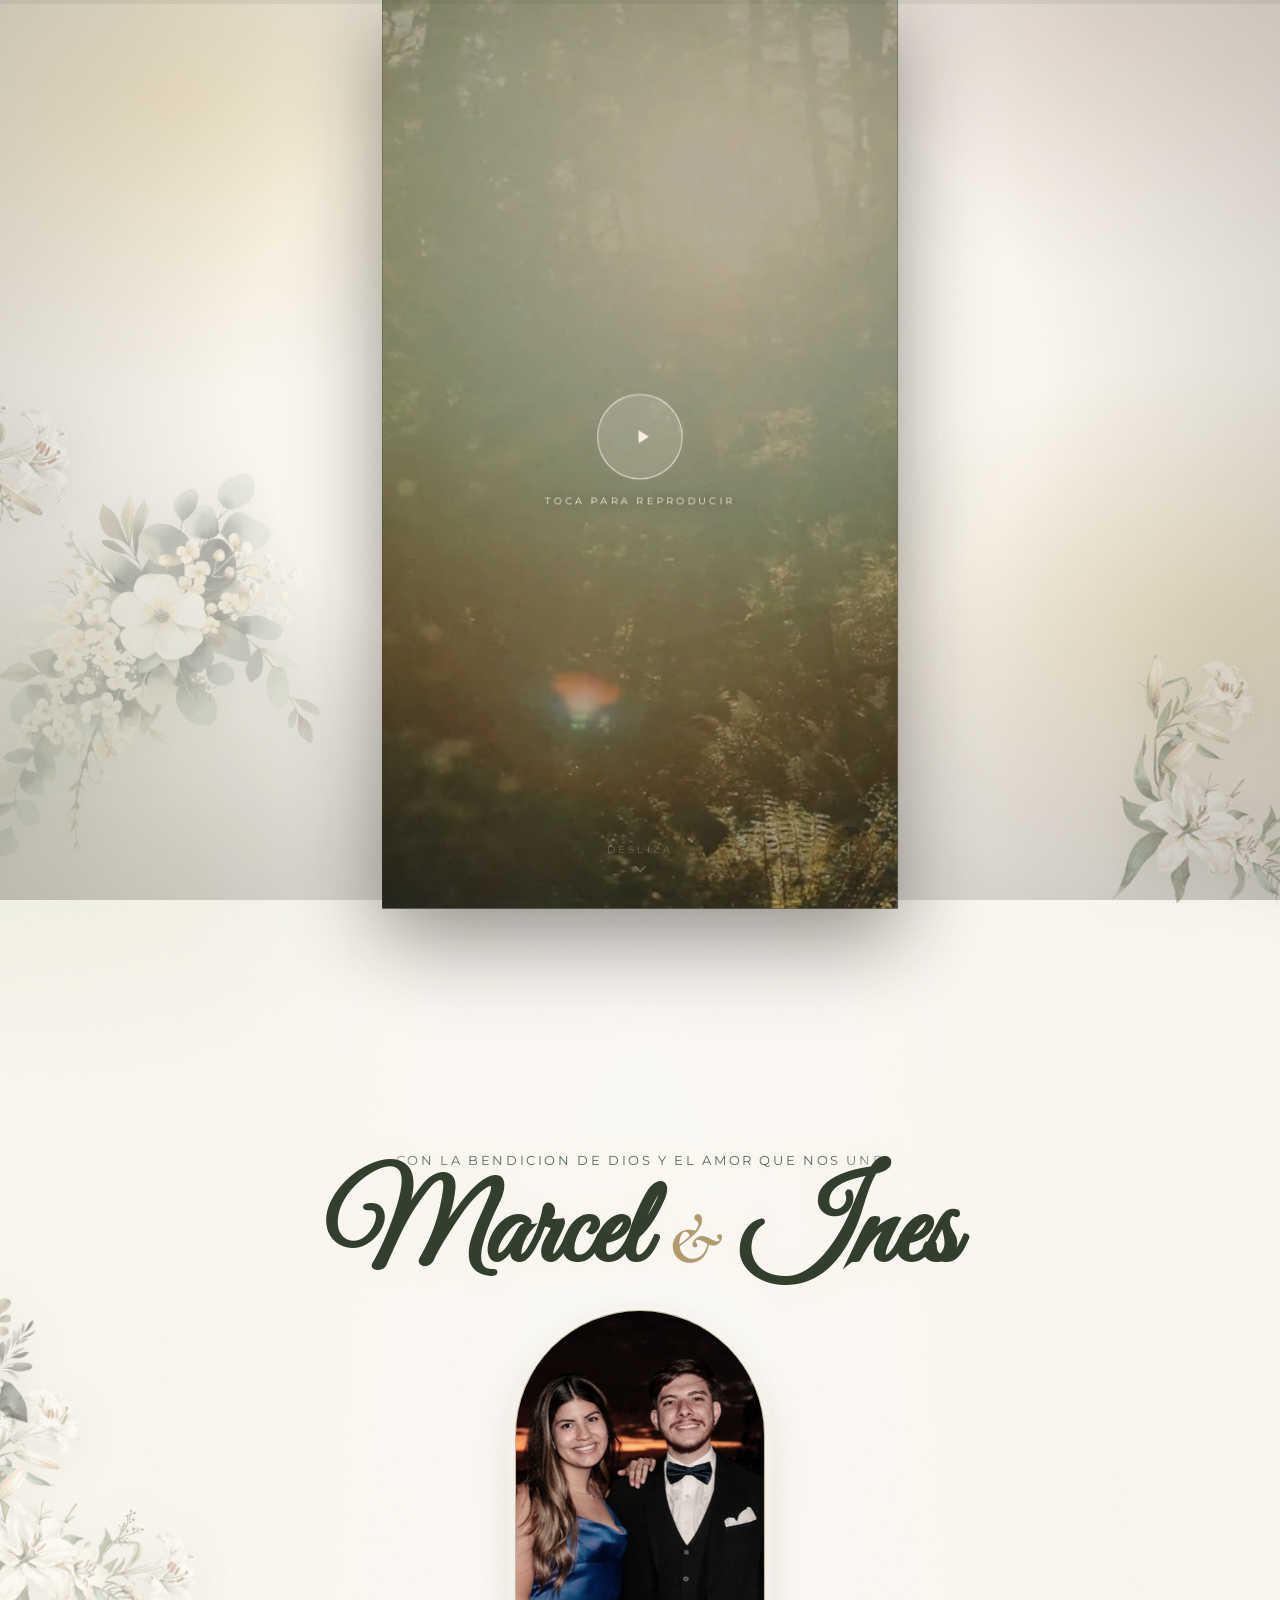
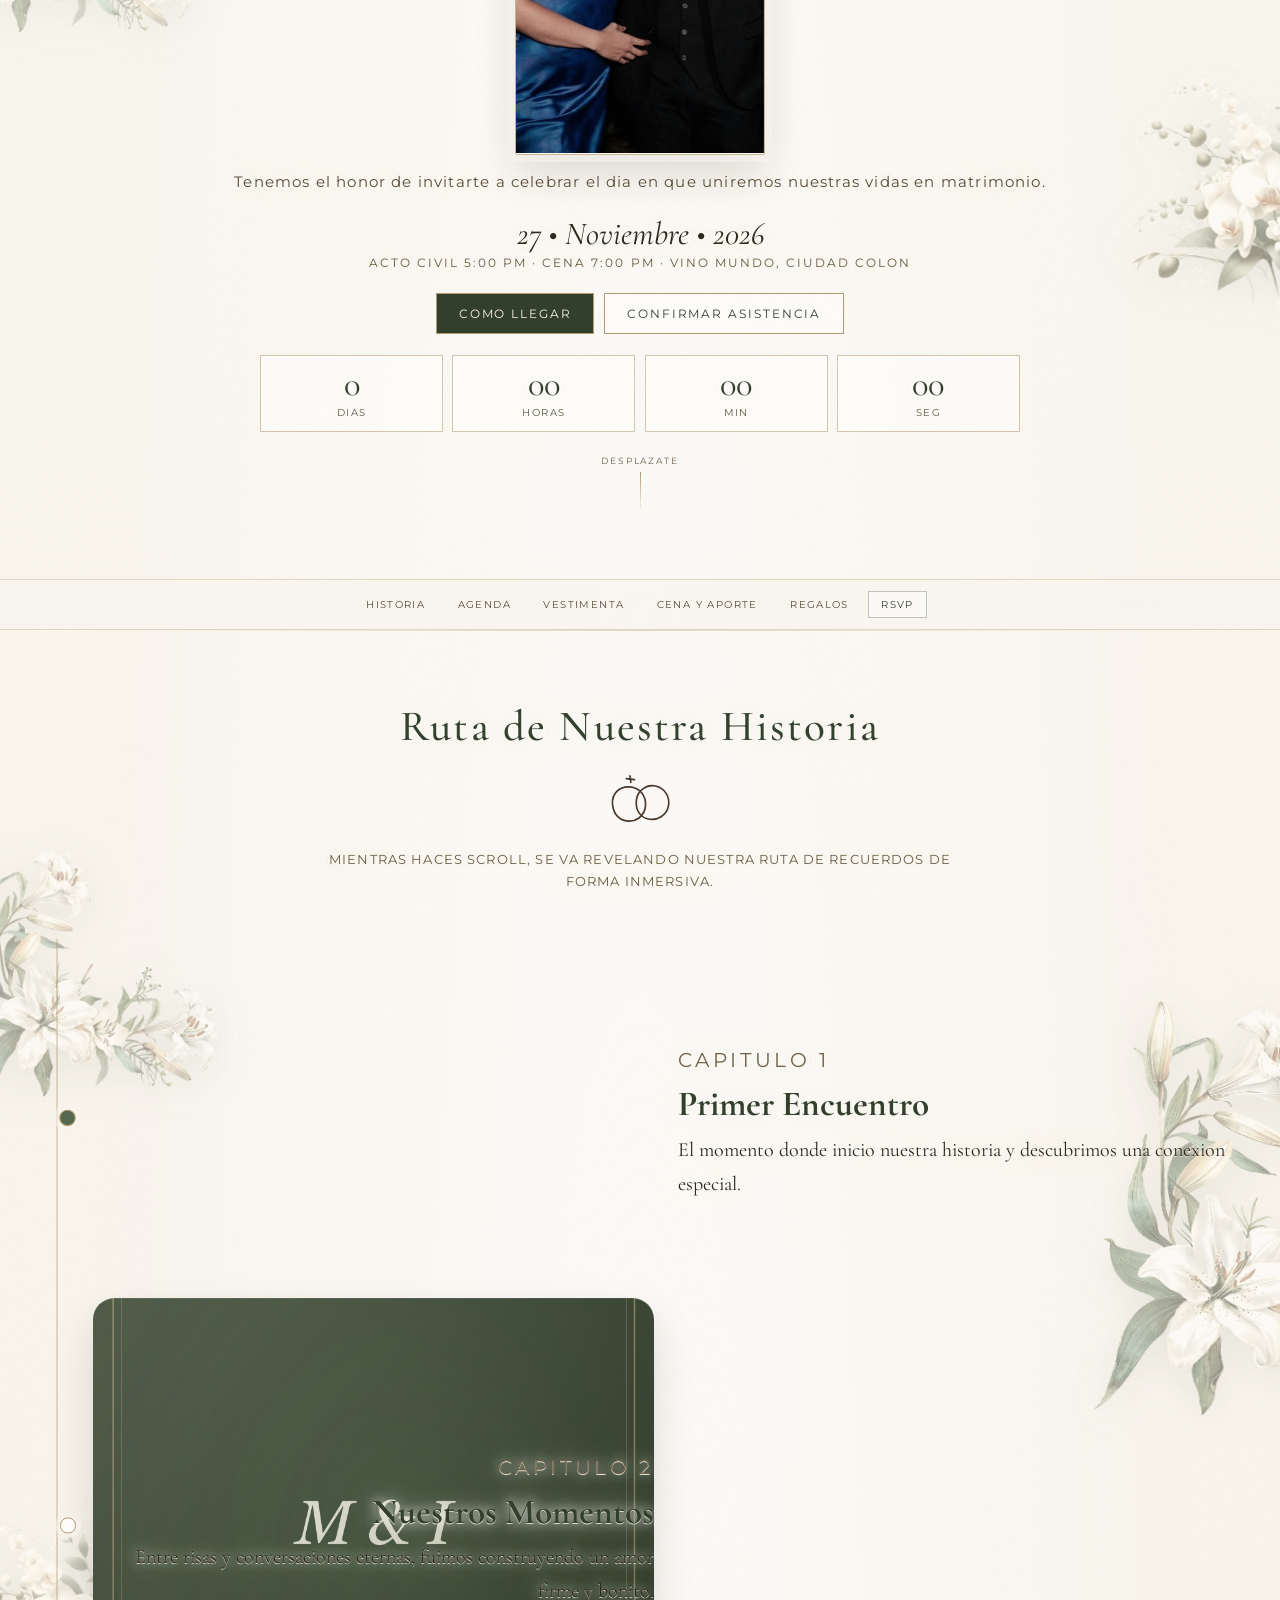
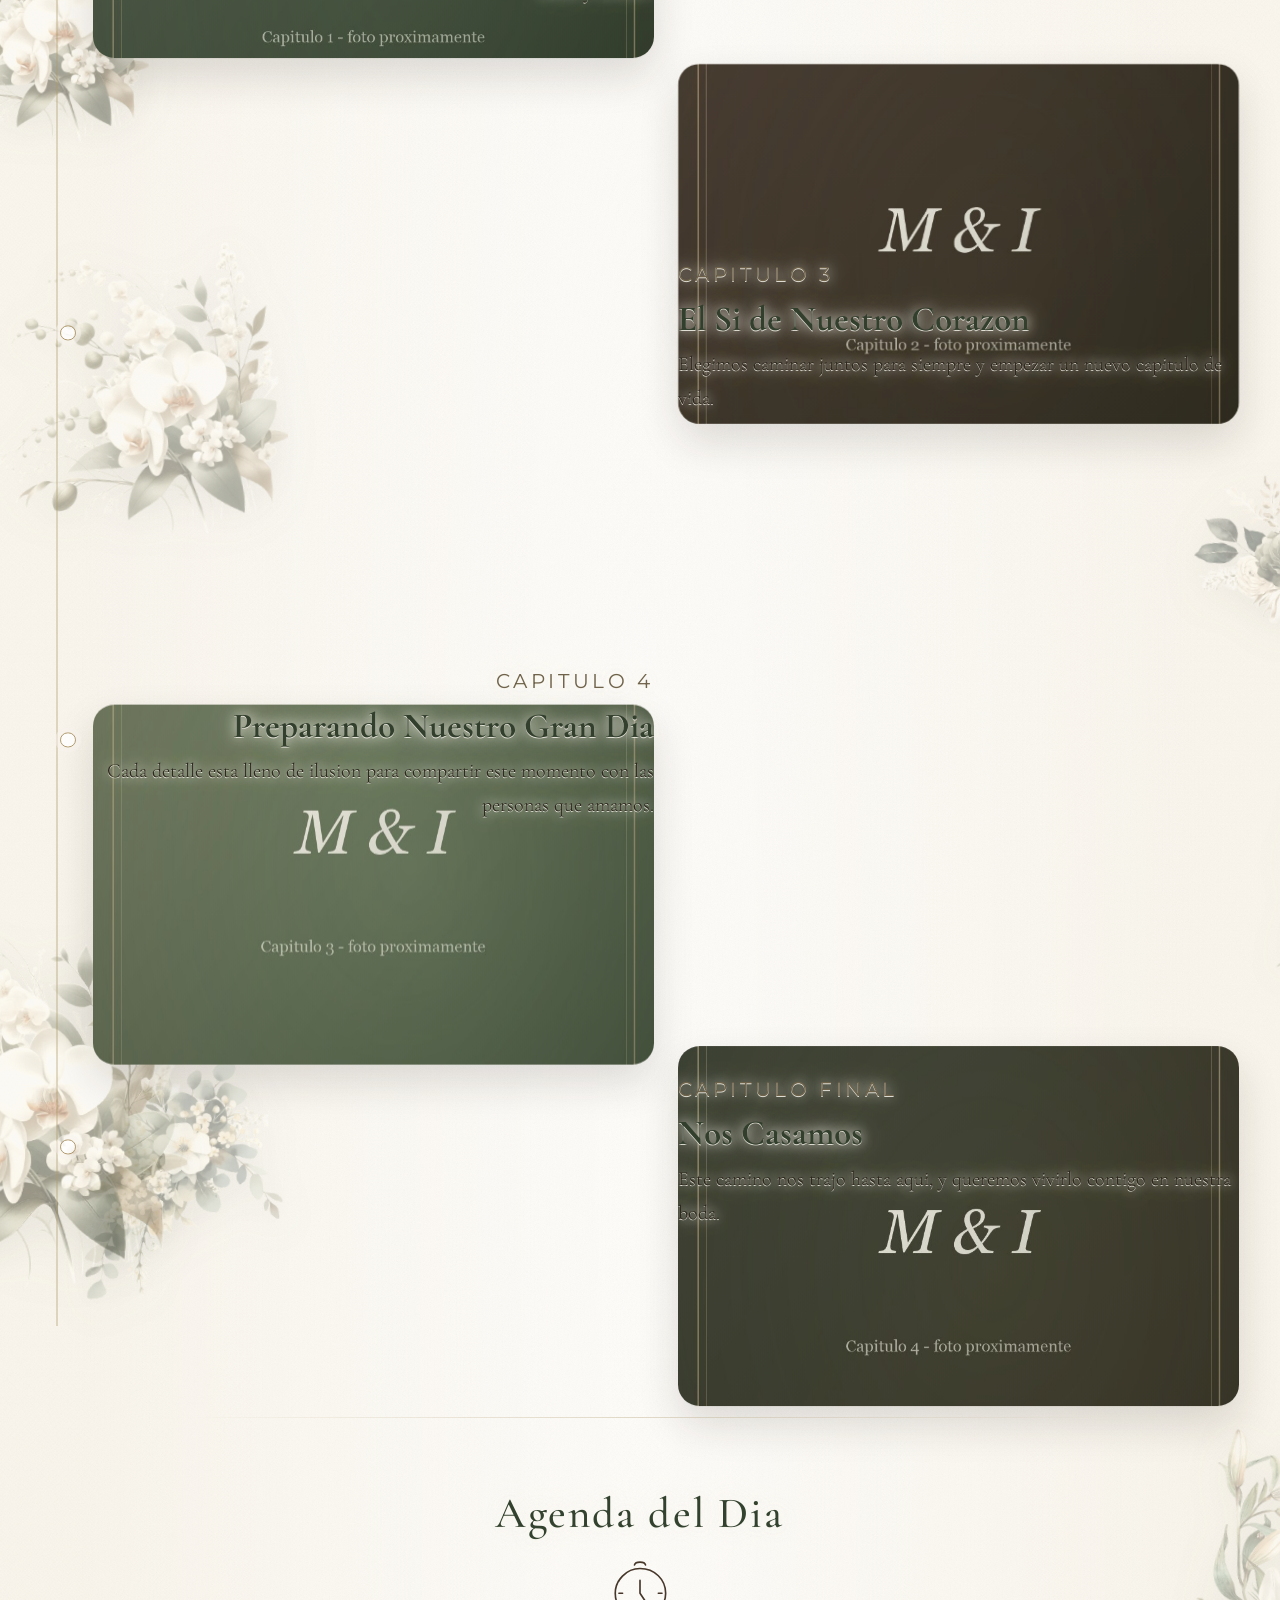
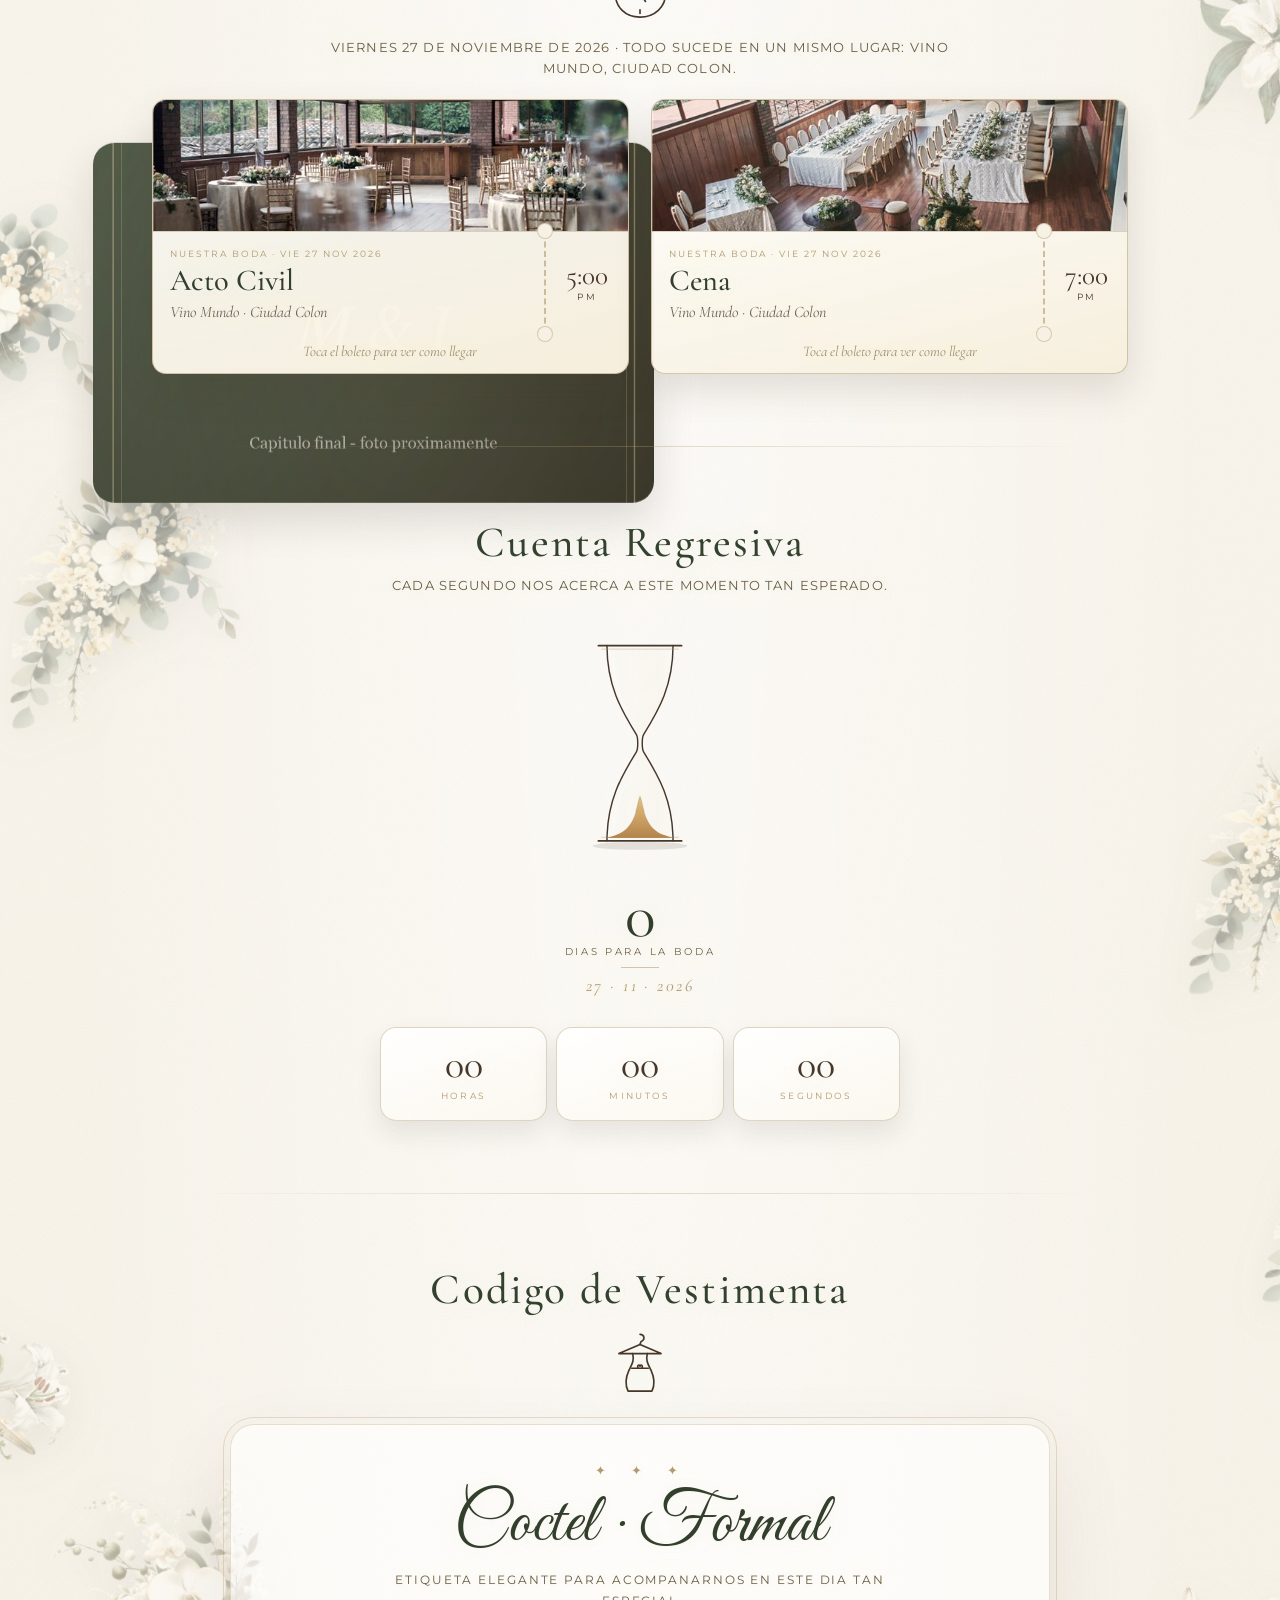
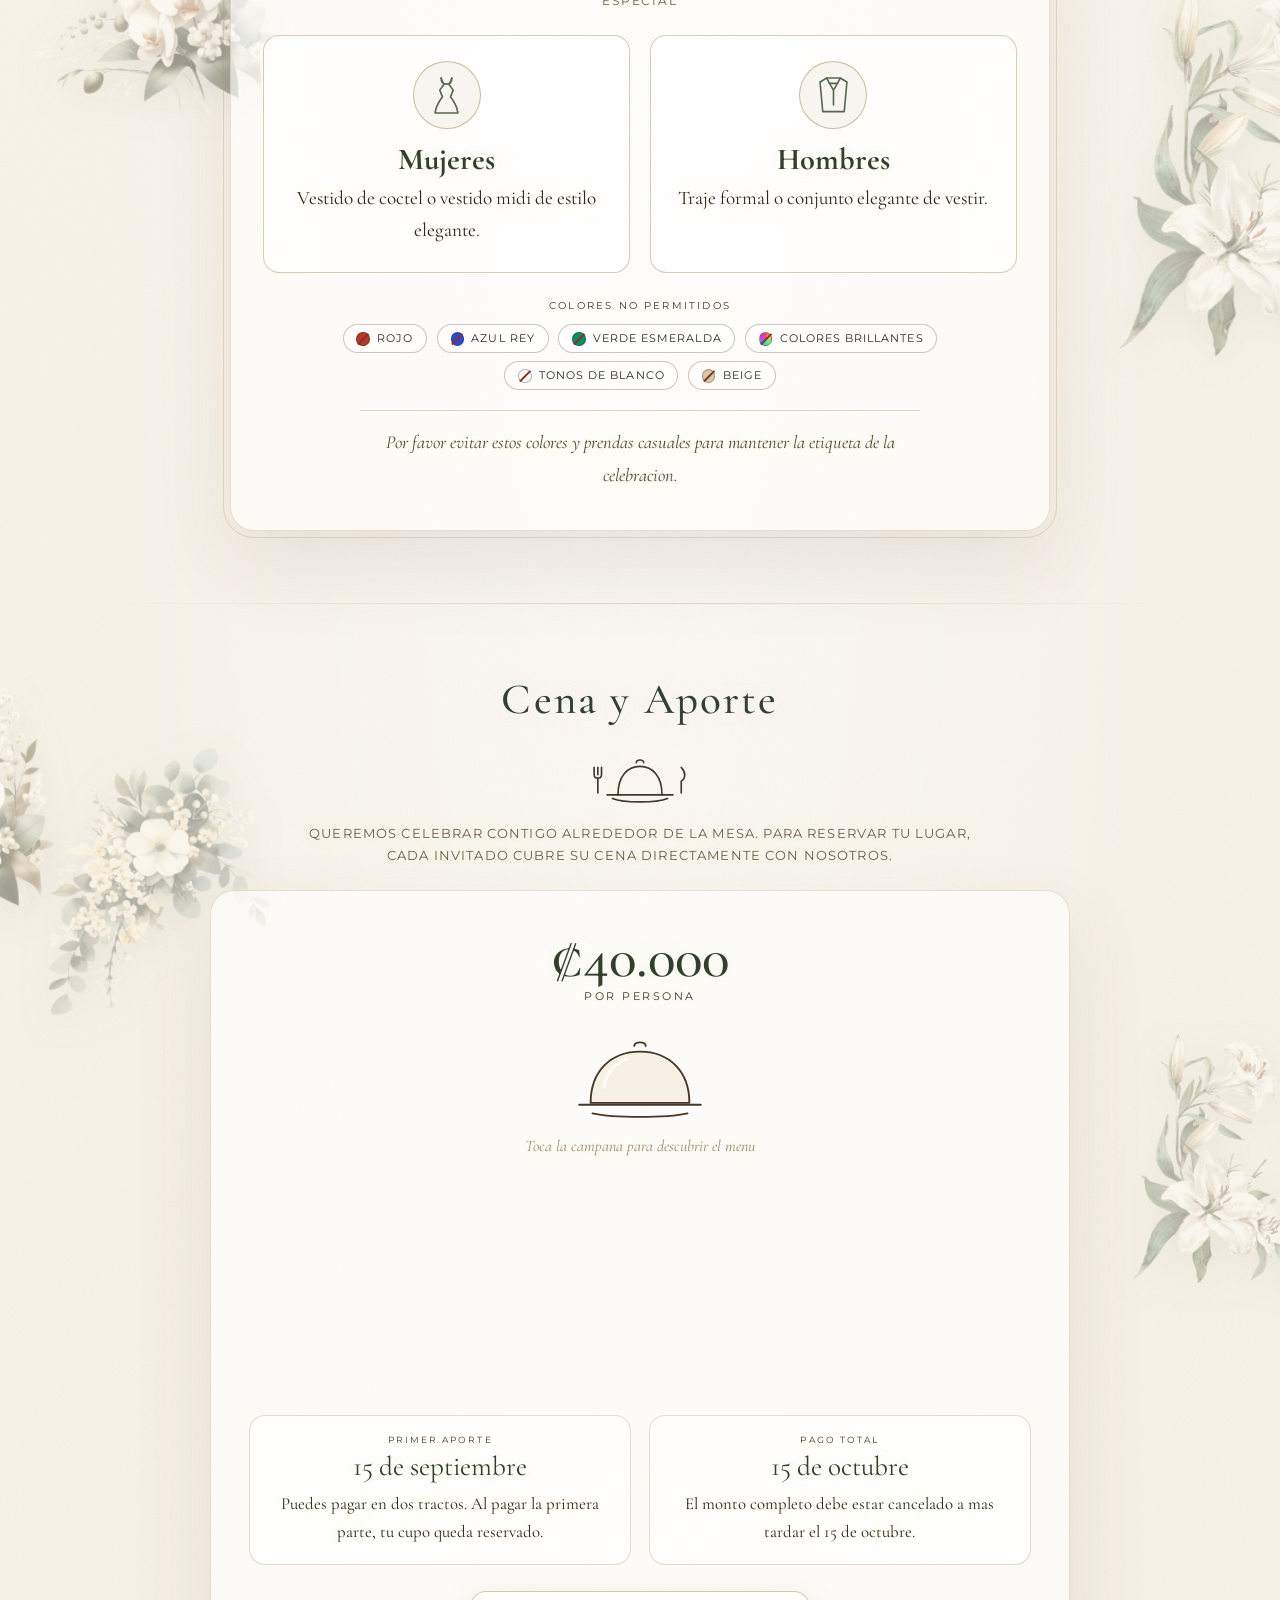
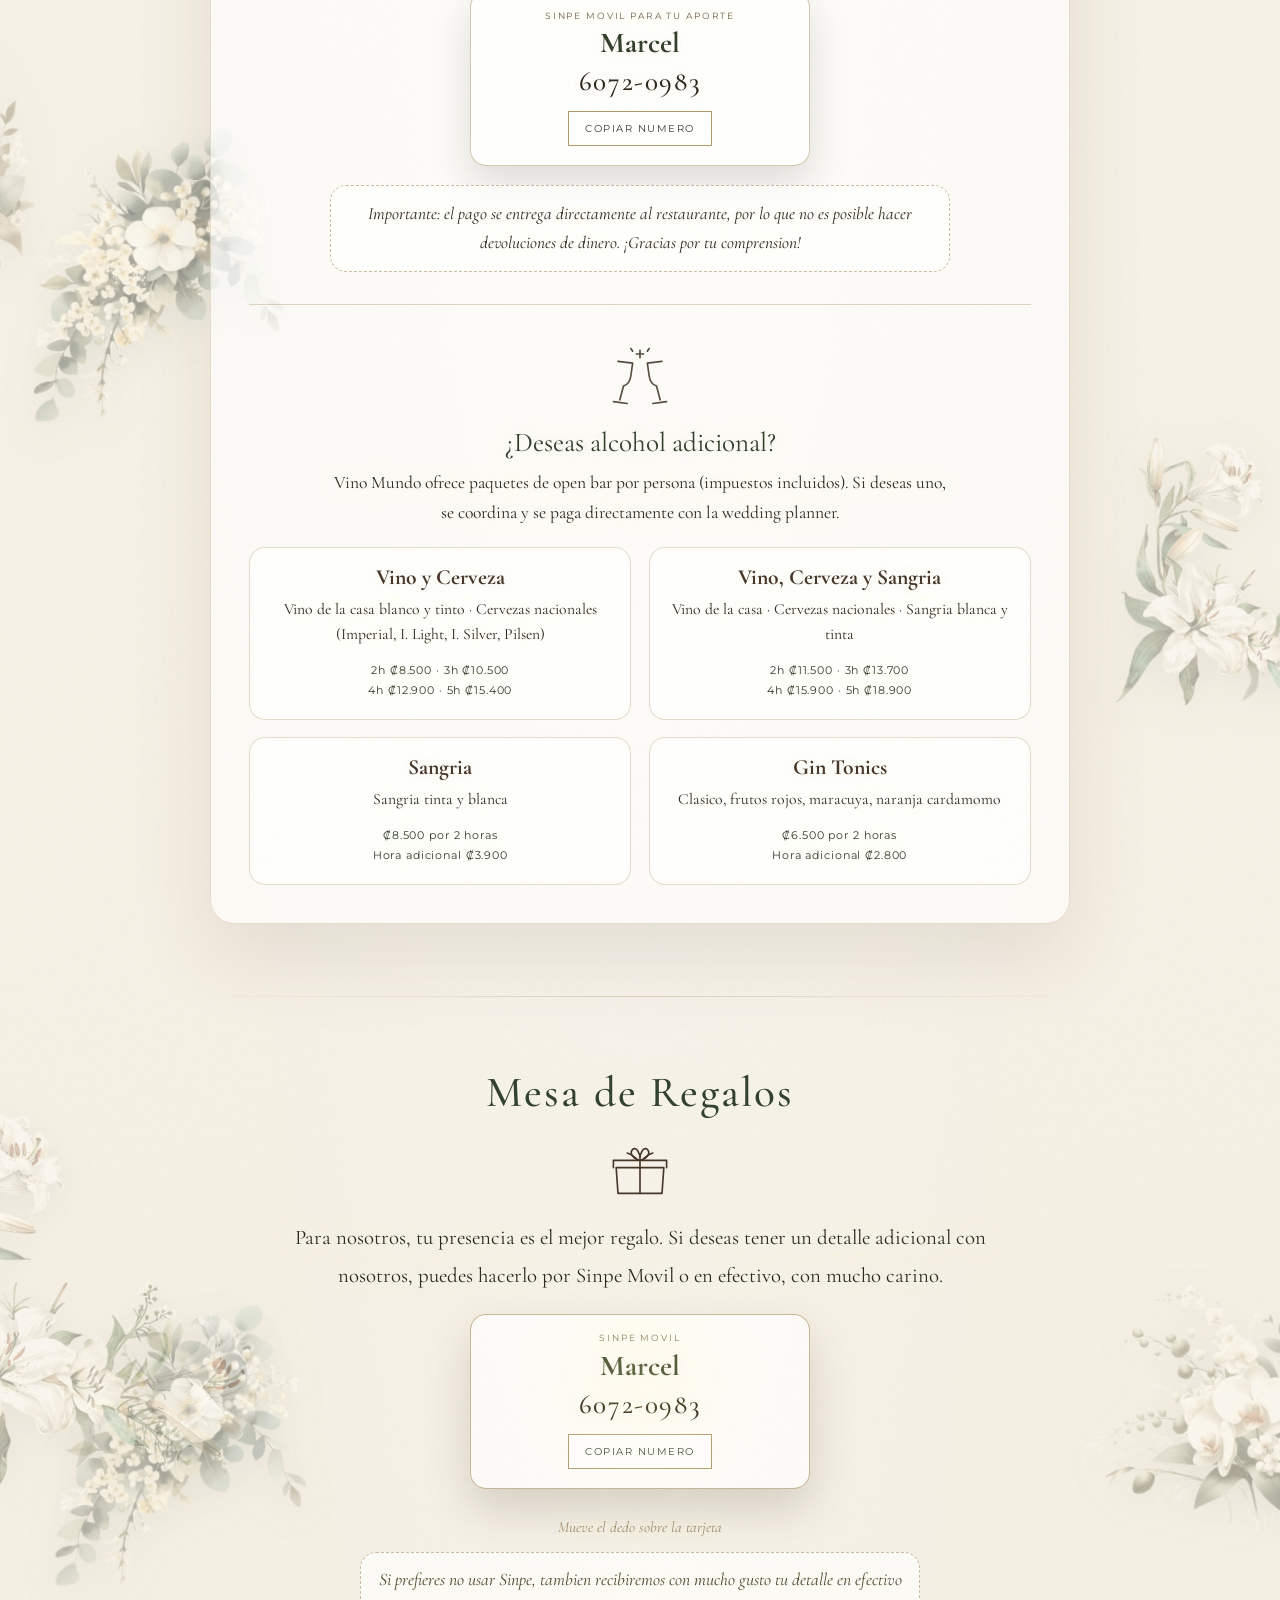
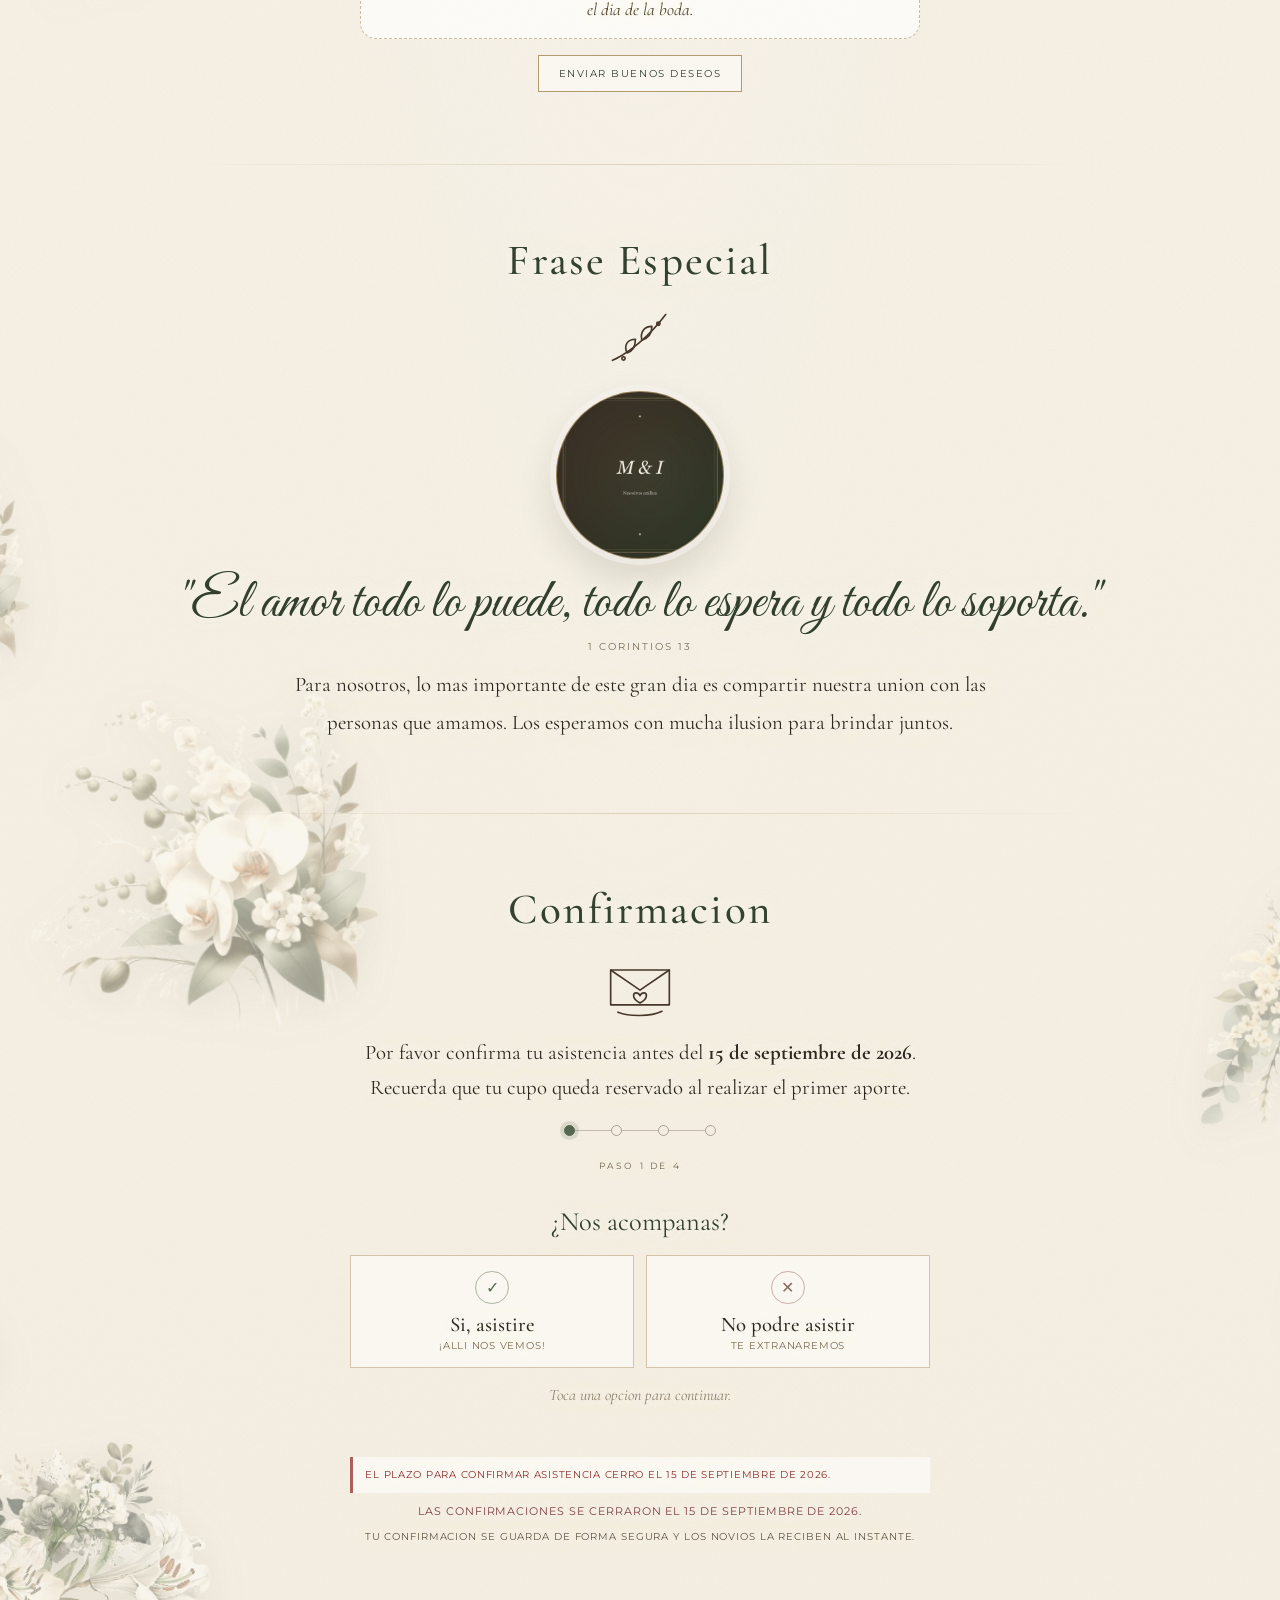
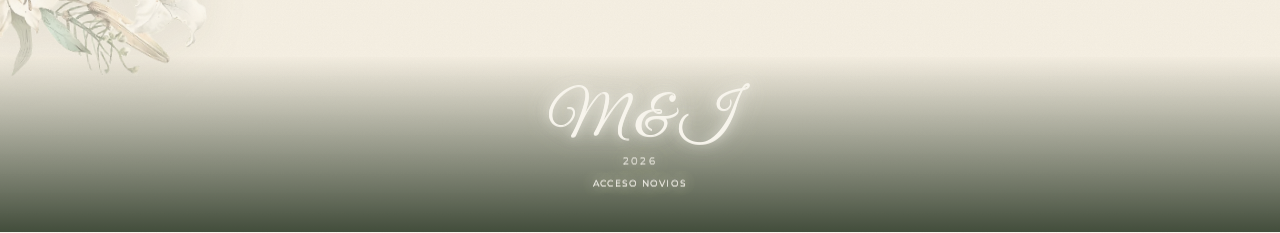
==== invitation.html @ 092c5809 "El velo del monograma ya tapa de verdad" ====
<!DOCTYPE html>
<html lang="es">
<head>
  <meta charset="UTF-8" />
  <meta name="viewport" content="width=device-width, initial-scale=1.0" />
  <meta name="theme-color" content="#efe9dc" />
  <title>Marcel & Inés — Invitación</title>

  <meta name="description" content="Te invitamos a celebrar nuestra boda. Viernes 27 de noviembre de 2026 · Acto civil 5:00 PM · Cena 7:00 PM · Vino Mundo, Ciudad Colón. Confirma tu asistencia aquí." />
  <link rel="canonical" href="https://myi.siriusx.net/invitation.html" />
  <link rel="icon" type="image/png" sizes="192x192" href="favicon.png" />
  <link rel="apple-touch-icon" href="apple-touch-icon.png" />

  <!-- Vista previa al compartir (WhatsApp / Open Graph) -->
  <meta property="og:type" content="website" />
  <meta property="og:site_name" content="Boda Marcel & Inés" />
  <meta property="og:locale" content="es_CR" />
  <meta property="og:title" content="Marcel & Inés · ¡Nos casamos! 💍" />
  <meta property="og:description" content="Viernes 27 de noviembre de 2026 · Acto civil 5:00 PM · Cena 7:00 PM · Vino Mundo, Ciudad Colón. Toca para abrir tu invitación y confirmar tu asistencia." />
  <meta property="og:url" content="https://myi.siriusx.net/invitation.html" />
  <meta property="og:image" content="https://myi.siriusx.net/og-image.jpg?v=20260903i" />
  <meta property="og:image:secure_url" content="https://myi.siriusx.net/og-image.jpg?v=20260903i" />
  <meta property="og:image:type" content="image/jpeg" />
  <meta property="og:image:width" content="1200" />
  <meta property="og:image:height" content="630" />
  <meta property="og:image:alt" content="Invitación a la boda de Marcel e Inés — Viernes 27 de noviembre de 2026" />

  <meta name="twitter:card" content="summary_large_image" />
  <meta name="twitter:title" content="Marcel & Inés · ¡Nos casamos! 💍" />
  <meta name="twitter:description" content="Viernes 27 de noviembre de 2026 · Acto civil 5:00 PM · Cena 7:00 PM. Toca para abrir tu invitación y confirmar tu asistencia." />
  <meta name="twitter:image" content="https://myi.siriusx.net/og-image.jpg?v=20260903i" />
  <link rel="preconnect" href="https://fonts.googleapis.com" />
  <link rel="preconnect" href="https://fonts.gstatic.com" crossorigin />
  <link href="https://fonts.googleapis.com/css2?family=Cormorant+Garamond:ital,wght@0,300;0,400;0,500;1,300;1,400&family=Great+Vibes&family=Montserrat:wght@200;300;400;500&display=swap" rel="stylesheet" />
  <link rel="preload" as="image" href="novios-6.jpg" fetchpriority="high" />
  <link rel="preload" as="image" href="textura-2.webp" />
  <link rel="stylesheet" href="invite.css?v=20260903i" />
</head>
<body>
  <div class="progress-track" aria-hidden="true">
    <div class="progress-fill" id="scroll-progress"></div>
  </div>

  <button class="to-top" id="to-top" aria-label="Volver arriba">↑</button>

  <div class="texture-stack" id="texture-stack" aria-hidden="true"></div>
  <div class="floral-flow" id="floral-flow" aria-hidden="true"></div>
  <div class="petal-fall" id="petal-fall" aria-hidden="true"></div>

  <!-- ░░ SAVE THE DATE — el trailer vuela y se acopla al arco del hero ░░ -->
  <section class="video-intro" id="video-intro" aria-label="Save the date">
    <video id="ambient-video" class="video-intro__ambient" src="savethedate.mp4?v=20260903i" muted loop playsinline preload="metadata" aria-hidden="true"></video>
    <div class="video-intro__frame" id="video-frame">
      <video id="intro-video" class="video-intro__video" src="savethedate.mp4?v=20260903i" poster="savethedate-poster.jpg?v=20260903i" autoplay muted playsinline webkit-playsinline preload="auto"></video>
      <button type="button" class="video-intro__tap" id="video-tap" hidden aria-label="Reproducir el video">
        <span class="video-intro__tap-disc" aria-hidden="true">
          <svg viewBox="0 0 24 24"><path d="M9 6.4 L17.8 12 L9 17.6 Z" fill="currentColor"></path></svg>
        </span>
        <span class="video-intro__tap-text">Toca para reproducir</span>
      </button>
      <button type="button" class="video-intro__sound" id="video-sound" aria-label="Activar sonido" hidden>
        <svg viewBox="0 0 24 24" fill="none" stroke="currentColor" stroke-width="1.8" stroke-linecap="round" stroke-linejoin="round" aria-hidden="true">
          <path d="M4 9.5 L7.5 9.5 L12 5.5 L12 18.5 L7.5 14.5 L4 14.5 Z"></path>
          <path d="M15.5 10 L20 14.5 M20 10 L15.5 14.5"></path>
        </svg>
      </button>
    </div>
    <div class="video-intro__vignette" id="video-vignette" aria-hidden="true"></div>
    <div class="video-intro__wash" id="video-wash" aria-hidden="true"></div>
    <div class="video-intro__hint" id="video-hint" aria-hidden="true">
      <span>Desliza</span>
      <svg viewBox="0 0 24 24" fill="none" stroke="currentColor" stroke-width="1.6" stroke-linecap="round" stroke-linejoin="round"><path d="M6 9 L12 15 L18 9"></path></svg>
    </div>
  </section>

  <header class="hero" id="inicio">
    <p class="hero__kicker hero-enter" style="--enter: 1;">Con la bendicion de Dios y el amor que nos une</p>
    <h1 class="hero__names hero-enter" style="--enter: 2;">Marcel <span>&</span> Ines</h1>

    <div class="hero__portrait hero-enter" style="--enter: 3;">
      <img src="novios-6.jpg" alt="Marcel e Ines" fetchpriority="high" decoding="async" />
    </div>

    <p class="hero__line hero-enter" style="--enter: 4;">Tenemos el honor de invitarte a celebrar el dia en que uniremos nuestras vidas en matrimonio.</p>

    <div class="hero__date-wrap hero-enter" style="--enter: 5;">
      <p class="hero__date">27 • Noviembre • 2026</p>
      <p class="hero__time">Acto civil 5:00 PM · Cena 7:00 PM · Vino Mundo, Ciudad Colon</p>
    </div>

    <div class="hero__actions hero-enter" style="--enter: 6;">
      <a class="hero__btn hero__btn--solid" href="#agenda">Como llegar</a>
      <a class="hero__btn" href="#rsvp">Confirmar asistencia</a>
    </div>

    <div class="hero__countdown hero-enter" style="--enter: 7;" aria-label="Cuenta regresiva principal">
      <article>
        <p id="hero-days">0</p>
        <span>Dias</span>
      </article>
      <article>
        <p id="hero-hours">00</p>
        <span>Horas</span>
      </article>
      <article>
        <p id="hero-minutes">00</p>
        <span>Min</span>
      </article>
      <article>
        <p id="hero-seconds">00</p>
        <span>Seg</span>
      </article>
    </div>

    <div class="scroll-hint hero-enter" style="--enter: 8;" aria-hidden="true">
      <span>Desplazate</span>
      <div class="scroll-hint__arrow"></div>
    </div>
  </header>

  <nav class="quick-nav" aria-label="Navegacion rapida">
    <a href="#ruta" class="quick-nav__link">Historia</a>
    <a href="#agenda" class="quick-nav__link">Agenda</a>
    <a href="#dresscode" class="quick-nav__link">Vestimenta</a>
    <a href="#aporte" class="quick-nav__link">Cena y Aporte</a>
    <a href="#gifts" class="quick-nav__link">Regalos</a>
    <a href="#rsvp" class="quick-nav__link">RSVP</a>
  </nav>

  <main>
    <section class="section reveal route" id="ruta">
      <h2 class="section__title">Ruta de Nuestra Historia</h2>
      <svg class="section__doodle" viewBox="0 0 120 84" fill="none" stroke="currentColor" stroke-width="1.8" stroke-linecap="round" stroke-linejoin="round" aria-hidden="true">
        <path d="M30 44 C 29 32, 38 24, 49 25 C 60 26, 67 35, 66 46 C 65 57, 55 64, 45 62 C 35 60, 31 53, 30 44 Z"></path>
        <path d="M56 40 C 57 29, 67 22, 77 24 C 87 26, 93 36, 91 46 C 89 56, 79 62, 69 60 C 60 58, 55 50, 56 40 Z"></path>
        <path d="M49 13 L50 20 M45 16 L54 17"></path>
      </svg>
      <p class="section__lead">Mientras haces scroll, se va revelando nuestra ruta de recuerdos de forma inmersiva.</p>

      <div class="route__shell">
        <div class="route__line" aria-hidden="true">
          <span id="route-progress"></span>
        </div>

        <article class="memory-step" data-step>
          <button type="button" class="memory-step__dot" aria-label="Ir al recuerdo 1"></button>
          <div class="memory-step__media" data-depth="0.16" data-photo="novios-1.jpg" style="--photo-pos: center 30%;" role="img" aria-label="El inicio de nuestra historia"></div>
          <div class="memory-step__copy">
            <p class="memory-step__label">Capitulo 1</p>
            <h3>Primer Encuentro</h3>
            <p>El momento donde inicio nuestra historia y descubrimos una conexion especial.</p>
          </div>
        </article>

        <article class="memory-step" data-step>
          <button type="button" class="memory-step__dot" aria-label="Ir al recuerdo 2"></button>
          <div class="memory-step__media" data-depth="0.12" data-photo="novios-2.jpg" style="--photo-pos: center 45%;" role="img" aria-label="Nuestros momentos juntos"></div>
          <div class="memory-step__copy">
            <p class="memory-step__label">Capitulo 2</p>
            <h3>Nuestros Momentos</h3>
            <p>Entre risas y conversaciones eternas, fuimos construyendo un amor firme y bonito.</p>
          </div>
        </article>

        <article class="memory-step" data-step>
          <button type="button" class="memory-step__dot" aria-label="Ir al recuerdo 3"></button>
          <div class="memory-step__media" data-depth="0.18" data-photo="novios-3.jpg" style="--photo-pos: center 55%;" role="img" aria-label="El anillo de compromiso"></div>
          <div class="memory-step__copy">
            <p class="memory-step__label">Capitulo 3</p>
            <h3>El Si de Nuestro Corazon</h3>
            <p>Elegimos caminar juntos para siempre y empezar un nuevo capitulo de vida.</p>
          </div>
        </article>

        <article class="memory-step" data-step>
          <button type="button" class="memory-step__dot" aria-label="Ir al recuerdo 4"></button>
          <div class="memory-step__media" data-depth="0.14" data-photo="novios-4.jpg" style="--photo-pos: center 40%;" role="img" aria-label="Preparando nuestro gran dia"></div>
          <div class="memory-step__copy">
            <p class="memory-step__label">Capitulo 4</p>
            <h3>Preparando Nuestro Gran Dia</h3>
            <p>Cada detalle esta lleno de ilusion para compartir este momento con las personas que amamos.</p>
          </div>
        </article>

        <article class="memory-step" data-step>
          <button type="button" class="memory-step__dot" aria-label="Ir al recuerdo 5"></button>
          <div class="memory-step__media" data-depth="0.2" data-photo="novios-5.jpg" style="--photo-pos: center 40%;" role="img" aria-label="Nos casamos"></div>
          <div class="memory-step__copy">
            <p class="memory-step__label">Capitulo Final</p>
            <h3>Nos Casamos</h3>
            <p>Este camino nos trajo hasta aqui, y queremos vivirlo contigo en nuestra boda.</p>
          </div>
        </article>
      </div>
    </section>

    <section class="section reveal schedule" id="agenda">
      <h2 class="section__title">Agenda del Dia</h2>
      <svg class="section__doodle" viewBox="0 0 120 84" fill="none" stroke="currentColor" stroke-width="1.8" stroke-linecap="round" stroke-linejoin="round" aria-hidden="true">
        <path d="M60 18 C 76 18, 88 30, 88 45 C 88 60, 76 71, 60 71 C 44 71, 33 60, 33 45 C 33 31, 45 18, 60 18 Z"></path>
        <path d="M60 45 L60 31 M60 45 L66 54"></path>
        <path d="M54 14 C 55 10, 65 10, 66 14"></path>
        <path d="M84 45 L80 45 M60 67 L60 63 M37 45 L41 45"></path>
      </svg>
      <p class="section__lead">Viernes 27 de noviembre de 2026 · Todo sucede en un mismo lugar: Vino Mundo, Ciudad Colon.</p>

      <div class="event-grid">
        <article class="ticket" data-ticket>
          <div class="ticket__inner">
            <div class="ticket__face ticket__front">
              <figure class="ticket__photo">
                <img src="venue-civil.jpg" alt="Salon de Vino Mundo para el acto civil" loading="lazy" decoding="async" />
              </figure>
              <div class="ticket__row">
                <div class="ticket__body">
                  <p class="ticket__label">Nuestra boda · Vie 27 Nov 2026</p>
                  <h3 class="ticket__title">Acto Civil</h3>
                  <p class="ticket__place">Vino Mundo · Ciudad Colon</p>
                </div>
                <div class="ticket__stub" aria-hidden="true">
                  <span>5:00</span>
                  <small>PM</small>
                </div>
              </div>
              <p class="ticket__hint">Toca el boleto para ver como llegar</p>
            </div>
            <div class="ticket__face ticket__back">
              <p class="ticket__label">Acto Civil · 5:00 PM</p>
              <p class="ticket__desc">Acompananos desde el inicio y se testigo de nuestra union.</p>
              <div class="ticket__actions">
                <a class="map-link" href="https://waze.com/ul?q=Vino%20Mundo%20Ciudad%20Col%C3%B3n&navigate=yes" target="_blank" rel="noopener noreferrer">Abrir en Waze</a>
                <a class="map-link map-link--alt" href="https://www.google.com/maps/search/?api=1&query=Vino%20Mundo%2C%20Ciudad%20Col%C3%B3n" target="_blank" rel="noopener noreferrer">Google Maps</a>
                <button type="button" class="map-copy" data-copy="Vino Mundo, Ciudad Colon — https://waze.com/ul?q=Vino%20Mundo%20Ciudad%20Col%C3%B3n&navigate=yes">Copiar ubicacion</button>
              </div>
              <p class="ticket__hint">Toca para voltear de regreso</p>
            </div>
          </div>
        </article>

        <article class="ticket" data-ticket>
          <div class="ticket__inner">
            <div class="ticket__face ticket__front">
              <figure class="ticket__photo">
                <img src="venue-cena.jpg" alt="Mesas imperiales de Vino Mundo para la cena" loading="lazy" decoding="async" />
              </figure>
              <div class="ticket__row">
                <div class="ticket__body">
                  <p class="ticket__label">Nuestra boda · Vie 27 Nov 2026</p>
                  <h3 class="ticket__title">Cena</h3>
                  <p class="ticket__place">Vino Mundo · Ciudad Colon</p>
                </div>
                <div class="ticket__stub" aria-hidden="true">
                  <span>7:00</span>
                  <small>PM</small>
                </div>
              </div>
              <p class="ticket__hint">Toca el boleto para ver como llegar</p>
            </div>
            <div class="ticket__face ticket__back">
              <p class="ticket__label">Cena · 7:00 PM</p>
              <p class="ticket__desc">Si prefieres llegar directo a la celebracion, te esperamos para brindar y celebrar juntos.</p>
              <div class="ticket__actions">
                <a class="map-link" href="https://waze.com/ul?q=Vino%20Mundo%20Ciudad%20Col%C3%B3n&navigate=yes" target="_blank" rel="noopener noreferrer">Abrir en Waze</a>
                <a class="map-link map-link--alt" href="https://www.google.com/maps/search/?api=1&query=Vino%20Mundo%2C%20Ciudad%20Col%C3%B3n" target="_blank" rel="noopener noreferrer">Google Maps</a>
                <button type="button" class="map-copy" data-copy="Vino Mundo, Ciudad Colon — https://waze.com/ul?q=Vino%20Mundo%20Ciudad%20Col%C3%B3n&navigate=yes">Copiar ubicacion</button>
              </div>
              <p class="ticket__hint">Toca para voltear de regreso</p>
            </div>
          </div>
        </article>
      </div>
    </section>

    <section class="section reveal countdown" id="countdown">
      <h2 class="section__title">Cuenta Regresiva</h2>
      <p class="section__lead">Cada segundo nos acerca a este momento tan esperado.</p>

      <div class="hourglass hourglass--minimal" id="countdown-ring">
        <svg class="hourglass__svg" viewBox="0 0 220 332" fill="none" aria-hidden="true">
          <defs>
            <linearGradient id="hg-arena" x1="0" y1="0" x2="0" y2="1">
              <stop offset="0" stop-color="#e6c184"></stop>
              <stop offset="1" stop-color="#b3834a"></stop>
            </linearGradient>
            <linearGradient id="hg-vidrio" x1="0" y1="0" x2="1" y2="0">
              <stop offset="0" stop-color="#ffffff" stop-opacity="0.3"></stop>
              <stop offset="0.32" stop-color="#f6eed9" stop-opacity="0.05"></stop>
              <stop offset="0.78" stop-color="#f1e5c5" stop-opacity="0.1"></stop>
              <stop offset="1" stop-color="#ffffff" stop-opacity="0.24"></stop>
            </linearGradient>
            <clipPath id="hg-clip-top">
              <path d="M64 34 C 64 86, 84 120, 105 154 C 107 157, 108 159, 108 162 L 112 162 C 112 159, 113 157, 115 154 C 136 120, 156 86, 156 34 Z"></path>
            </clipPath>
            <clipPath id="hg-clip-bottom">
              <path d="M64 298 C 64 246, 84 212, 105 178 C 107 175, 108 173, 108 170 L 112 170 C 112 173, 113 175, 115 178 C 136 212, 156 246, 156 298 Z"></path>
            </clipPath>
          </defs>

          <!-- Sombra calida en el suelo -->
          <ellipse cx="110" cy="309" rx="66" ry="5.5" fill="rgba(74, 58, 41, 0.13)"></ellipse>

          <!-- Volumen de cristal (tinte casi invisible) -->
          <path d="M64 34 C 64 86, 84 120, 105 154 C 107 157, 108 159, 108 162 L 112 162 C 112 159, 113 157, 115 154 C 136 120, 156 86, 156 34 Z" fill="url(#hg-vidrio)"></path>
          <path d="M64 298 C 64 246, 84 212, 105 178 C 107 175, 108 173, 108 170 L 112 170 C 112 173, 113 175, 115 178 C 136 212, 156 246, 156 298 Z" fill="url(#hg-vidrio)"></path>

          <!-- Arena superior (se vacia con el progreso real) -->
          <g clip-path="url(#hg-clip-top)">
            <g id="sand-top" transform="translate(0 44)">
              <path d="M60 10 C 84 4, 98 12, 110 14 C 122 12, 136 4, 160 10 L 160 180 L 60 180 Z" fill="url(#hg-arena)"></path>
              <path d="M66 9 C 86 4.5, 98 11.5, 110 13.5 C 122 11.5, 134 4.5, 154 9" stroke="#96703c" stroke-width="1" opacity="0.5"></path>
            </g>
          </g>

          <!-- Chorro con flujo visible: guiones que descienden + granos -->
          <g id="sand-stream">
            <line x1="110" y1="162" x2="110" y2="292" stroke="#c9a15c" stroke-width="1.2" opacity="0.3"></line>
            <line class="hourglass__stream-dash" x1="110" y1="162" x2="110" y2="292" stroke="#ecca8d" stroke-width="2.2" stroke-dasharray="4 5"></line>
            <circle class="hourglass__grain" style="--dur: 0.75s; --delay: 0s;" cx="108.9" cy="166" r="1.3" fill="#dcae66"></circle>
            <circle class="hourglass__grain" style="--dur: 0.95s; --delay: 0.35s;" cx="111.1" cy="164" r="1.15" fill="#dcae66"></circle>
            <circle class="hourglass__grain" style="--dur: 0.85s; --delay: 0.6s;" cx="110" cy="165" r="1.25" fill="#dcae66"></circle>
          </g>

          <!-- Arena inferior (monticulo que crece) -->
          <g clip-path="url(#hg-clip-bottom)">
            <g id="sand-bottom" transform="translate(0 298) scale(1 0.1) translate(0 -298)">
              <path d="M62 298 C 84 293, 96 287, 104 262 C 107 252, 108 244, 110 240 C 112 244, 113 252, 116 262 C 124 287, 136 293, 158 298 Z" fill="url(#hg-arena)"></path>
              <path d="M104 262 C 107 252, 108 244, 110 240 C 112 244, 113 252, 116 262" stroke="#96703c" stroke-width="0.9" opacity="0.45"></path>
            </g>
          </g>

          <!-- Brillos del cristal -->
          <path d="M73 48 C 73 80, 82 104, 92 124" stroke="rgba(255, 255, 255, 0.6)" stroke-width="2.6" stroke-linecap="round" opacity="0.55"></path>
          <path d="M73 284 C 73 260, 81 240, 91 222" stroke="rgba(255, 255, 255, 0.5)" stroke-width="2.4" stroke-linecap="round" opacity="0.5"></path>
          <path d="M146 54 C 146 74, 142 90, 136 104" stroke="rgba(255, 255, 255, 0.35)" stroke-width="1.4" stroke-linecap="round" opacity="0.45"></path>

          <!-- Silueta de trazo fino -->
          <path d="M64 30 C 64 86, 84 120, 105 154 C 107.5 158, 107.5 174, 105 178 C 84 212, 64 246, 64 302" stroke="#46372a" stroke-width="2" stroke-linecap="round"></path>
          <path d="M156 30 C 156 86, 136 120, 115 154 C 112.5 158, 112.5 174, 115 178 C 136 212, 156 246, 156 302" stroke="#46372a" stroke-width="2" stroke-linecap="round"></path>
          <path d="M52 30 L 168 30" stroke="#46372a" stroke-width="2.4" stroke-linecap="round"></path>
          <path d="M52 302 L 168 302" stroke="#46372a" stroke-width="2.4" stroke-linecap="round"></path>
          <path d="M56 35 L 164 35" stroke="rgba(176, 154, 110, 0.55)" stroke-width="1"></path>
          <path d="M56 297 L 164 297" stroke="rgba(176, 154, 110, 0.55)" stroke-width="1"></path>
        </svg>
      </div>

      <div class="hourglass-caption">
        <p class="countdown-ring__value" id="countdown-days">0</p>
        <p class="countdown-ring__label">Dias para la boda</p>
        <p class="countdown-watch__date">27 · 11 · 2026</p>
      </div>

      <div class="countdown-grid" id="countdown-grid">
        <article>
          <p id="countdown-hours">00</p>
          <span>Horas</span>
        </article>
        <article>
          <p id="countdown-minutes">00</p>
          <span>Minutos</span>
        </article>
        <article>
          <p id="countdown-seconds">00</p>
          <span>Segundos</span>
        </article>
      </div>
    </section>

    <section class="section reveal dresscode" id="dresscode">
      <h2 class="section__title">Codigo de Vestimenta</h2>
      <svg class="section__doodle" viewBox="0 0 120 84" fill="none" stroke="currentColor" stroke-width="1.8" stroke-linecap="round" stroke-linejoin="round" aria-hidden="true">
        <path d="M60 8 C 65 8, 66 14, 61 16 L 60 19"></path>
        <path d="M60 19 L 37 29 L 83 29 Z"></path>
        <path d="M52 29 C 54 37, 51 41, 48 47 C 43 58, 45 66, 47 70 L 73 70 C 75 66, 77 58, 72 47 C 69 41, 66 37, 68 29"></path>
        <path d="M51 45 L 69 45 M58 45 C 56 42, 60 40, 60 43 C 60 40, 64 42, 62 45"></path>
      </svg>

      <div class="dresscode__panel">
        <p class="dresscode__ornament" aria-hidden="true">✦ &nbsp;✦&nbsp; ✦</p>
        <p class="dresscode__main">Coctel · Formal</p>
        <p class="dresscode__sub">Etiqueta elegante para acompanarnos en este dia tan especial</p>

        <div class="dresscode__grid">
          <article class="dresscode-card">
            <span class="dresscode-card__icon" aria-hidden="true">
              <svg viewBox="0 0 64 64" fill="none" stroke="currentColor" stroke-width="2.4" stroke-linecap="round" stroke-linejoin="round">
                <path d="M24 6c0 6 3 9 8 9s8-3 8-9" />
                <path d="M24 6l4 10-6 8 4 10c-6 8-10 16-11 24h34c-1-8-5-16-11-24l4-10-6-8 4-10" />
              </svg>
            </span>
            <h3 class="dresscode-card__title">Mujeres</h3>
            <p class="dresscode-card__text">Vestido de coctel o vestido midi de estilo elegante.</p>
          </article>

          <article class="dresscode-card">
            <span class="dresscode-card__icon" aria-hidden="true">
              <svg viewBox="0 0 64 64" fill="none" stroke="currentColor" stroke-width="2.4" stroke-linecap="round" stroke-linejoin="round">
                <path d="M22 6h20l-4 8h-12z" />
                <path d="M22 6L12 12l4 44h32l4-44-10-6" />
                <path d="M26 14l6 10 6-10" />
                <path d="M32 24v22" />
              </svg>
            </span>
            <h3 class="dresscode-card__title">Hombres</h3>
            <p class="dresscode-card__text">Traje formal o conjunto elegante de vestir.</p>
          </article>
        </div>

        <div class="dresscode__forbidden">
          <p class="dresscode__forbidden-title">Colores no permitidos</p>
          <ul class="forbidden-list">
            <li class="forbidden-chip"><span class="forbidden-chip__dot" style="--chip: #b3372b;" aria-hidden="true"></span>Rojo</li>
            <li class="forbidden-chip"><span class="forbidden-chip__dot" style="--chip: #2947d1;" aria-hidden="true"></span>Azul rey</li>
            <li class="forbidden-chip"><span class="forbidden-chip__dot" style="--chip: #0e8c62;" aria-hidden="true"></span>Verde esmeralda</li>
            <li class="forbidden-chip"><span class="forbidden-chip__dot forbidden-chip__dot--bright" aria-hidden="true"></span>Colores brillantes</li>
            <li class="forbidden-chip"><span class="forbidden-chip__dot" style="--chip: #ffffff;" aria-hidden="true"></span>Tonos de blanco</li>
            <li class="forbidden-chip"><span class="forbidden-chip__dot" style="--chip: #d8c8a8;" aria-hidden="true"></span>Beige</li>
          </ul>
        </div>

        <p class="dresscode__note">Por favor evitar estos colores y prendas casuales para mantener la etiqueta de la celebracion.</p>
      </div>
    </section>

    <section class="section reveal aporte" id="aporte">
      <h2 class="section__title">Cena y Aporte</h2>
      <svg class="section__doodle" viewBox="0 0 120 84" fill="none" stroke="currentColor" stroke-width="1.8" stroke-linecap="round" stroke-linejoin="round" aria-hidden="true">
        <path d="M24 62 L 96 62 M30 66 C 42 71, 78 71, 90 66"></path>
        <path d="M36 62 C 36 42, 46 31, 60 31 C 74 31, 84 42, 84 62"></path>
        <path d="M56 27 C 56 23, 64 23, 64 27"></path>
        <path d="M10 32 L10 40 M14 32 L14 40 M18 32 L18 40 M10 40 C 10 45, 18 45, 18 40 M14 45 L14 60"></path>
        <path d="M105 32 C 110 37, 110 44, 105 47 L 105 60"></path>
      </svg>
      <p class="section__lead">Queremos celebrar contigo alrededor de la mesa. Para reservar tu lugar, cada invitado cubre su cena directamente con nosotros.</p>

      <div class="aporte__panel">
        <div class="aporte__price">
          <p class="aporte__amount">₡40.000</p>
          <p class="aporte__per">por persona</p>
        </div>

        <div class="cloche" id="cloche" role="button" tabindex="0" aria-label="Levantar la campana y descubrir el menu">
          <svg class="cloche__svg" viewBox="0 0 160 112" fill="none" stroke="#46372a" stroke-width="2" stroke-linecap="round" stroke-linejoin="round" aria-hidden="true">
            <g class="cloche__dome">
              <path d="M28 82 C 28 48, 50 28, 80 28 C 110 28, 132 48, 132 82 Z" fill="rgba(247, 241, 226, 0.94)"></path>
              <path d="M74 22 C 74 17, 86 17, 86 22"></path>
              <path d="M42 66 C 44 50, 54 40, 66 36" stroke="rgba(255, 255, 255, 0.75)" stroke-width="3"></path>
            </g>
            <path d="M16 84 L 144 84"></path>
            <path d="M30 93 C 52 98, 108 98, 130 93"></path>
          </svg>
          <p class="cloche__hint">Toca la campana para descubrir el menu</p>
        </div>

        <ul class="aporte__includes">
          <li><span class="aporte__check" aria-hidden="true">✓</span>1 entrada</li>
          <li><span class="aporte__check" aria-hidden="true">✓</span>2 proteinas</li>
          <li><span class="aporte__check" aria-hidden="true">✓</span>2 guarniciones</li>
          <li><span class="aporte__check" aria-hidden="true">✓</span>Bebidas y te ilimitado</li>
          <li><span class="aporte__check" aria-hidden="true">✓</span>Brindis</li>
        </ul>

        <div class="aporte__tracts">
          <article class="tract-card">
            <p class="tract-card__step">Primer aporte</p>
            <p class="tract-card__date">15 de septiembre</p>
            <p class="tract-card__text">Puedes pagar en dos tractos. Al pagar la primera parte, tu cupo queda reservado.</p>
          </article>
          <article class="tract-card">
            <p class="tract-card__step">Pago total</p>
            <p class="tract-card__date">15 de octubre</p>
            <p class="tract-card__text">El monto completo debe estar cancelado a mas tardar el 15 de octubre.</p>
          </article>
        </div>

        <article class="sinpe-card sinpe-card--aporte">
          <p class="sinpe-card__label">Sinpe Movil para tu aporte</p>
          <h3 class="sinpe-card__name">Marcel</h3>
          <p class="sinpe-card__number">6072-0983</p>
          <button type="button" class="sinpe-card__copy map-copy" data-copy="60720983">Copiar numero</button>
        </article>

        <p class="aporte__note">Importante: el pago se entrega directamente al restaurante, por lo que no es posible hacer devoluciones de dinero. ¡Gracias por tu comprension!</p>

        <div class="openbar">
          <svg class="section__doodle section__doodle--openbar" viewBox="0 0 120 84" fill="none" stroke="currentColor" stroke-width="1.8" stroke-linecap="round" stroke-linejoin="round" aria-hidden="true">
            <path d="M36 20 L52 22 L50 36 C 49 43, 45 46, 42 47 L 38 62 M31 64 L46 66"></path>
            <path d="M84 20 L68 22 L70 36 C 71 43, 75 46, 78 47 L 82 62 M89 64 L74 66"></path>
            <path d="M60 8 L60 16 M56 12 L64 12 M50 6 L52 9 M70 6 L68 9"></path>
          </svg>
          <p class="openbar__title">¿Deseas alcohol adicional?</p>
          <p class="openbar__lead">Vino Mundo ofrece paquetes de open bar por persona (impuestos incluidos). Si deseas uno, se coordina y se paga directamente con la wedding planner.</p>

          <div class="openbar__grid">
            <article class="openbar-card">
              <h3 class="openbar-card__title">Vino y Cerveza</h3>
              <p class="openbar-card__desc">Vino de la casa blanco y tinto · Cervezas nacionales (Imperial, I. Light, I. Silver, Pilsen)</p>
              <p class="openbar-card__price">2h ₡8.500 · 3h ₡10.500<br />4h ₡12.900 · 5h ₡15.400</p>
            </article>
            <article class="openbar-card">
              <h3 class="openbar-card__title">Vino, Cerveza y Sangria</h3>
              <p class="openbar-card__desc">Vino de la casa · Cervezas nacionales · Sangria blanca y tinta</p>
              <p class="openbar-card__price">2h ₡11.500 · 3h ₡13.700<br />4h ₡15.900 · 5h ₡18.900</p>
            </article>
            <article class="openbar-card">
              <h3 class="openbar-card__title">Sangria</h3>
              <p class="openbar-card__desc">Sangria tinta y blanca</p>
              <p class="openbar-card__price">₡8.500 por 2 horas<br />Hora adicional ₡3.900</p>
            </article>
            <article class="openbar-card">
              <h3 class="openbar-card__title">Gin Tonics</h3>
              <p class="openbar-card__desc">Clasico, frutos rojos, maracuya, naranja cardamomo</p>
              <p class="openbar-card__price">₡6.500 por 2 horas<br />Hora adicional ₡2.800</p>
            </article>
          </div>
        </div>
      </div>
    </section>

    <section class="section reveal gifts" id="gifts">
      <h2 class="section__title">Mesa de Regalos</h2>
      <svg class="section__doodle" viewBox="0 0 120 84" fill="none" stroke="currentColor" stroke-width="1.8" stroke-linecap="round" stroke-linejoin="round" aria-hidden="true">
        <path d="M34 40 L86 40 L84 68 L36 68 Z"></path>
        <path d="M31 40 L31 32 L89 32 L89 40"></path>
        <path d="M60 32 L60 68"></path>
        <path d="M60 32 C 52 30, 48 24, 52 20 C 56 17, 60 24, 60 30 C 60 24, 64 17, 68 20 C 72 24, 68 30, 60 32"></path>
        <path d="M56 30 C 52 26, 50 25, 46 24 M64 30 C 68 26, 70 25, 74 24"></path>
      </svg>
      <p class="gifts__text">Para nosotros, tu presencia es el mejor regalo. Si deseas tener un detalle adicional con nosotros, puedes hacerlo por Sinpe Movil o en efectivo, con mucho carino.</p>

      <div class="gifts__sinpe">
        <div class="tilt-card" id="sinpe-tilt">
          <article class="sinpe-card sinpe-card--luxe">
            <p class="sinpe-card__label">Sinpe Movil</p>
            <h3 class="sinpe-card__name">Marcel</h3>
            <p class="sinpe-card__number">6072-0983</p>
            <button type="button" class="sinpe-card__copy map-copy" data-copy="60720983">Copiar numero</button>
            <span class="sinpe-card__sheen" aria-hidden="true"></span>
          </article>
        </div>
        <p class="gifts__tilt-hint">Mueve el dedo sobre la tarjeta</p>
      </div>

      <p class="gifts__cash">Si prefieres no usar Sinpe, tambien recibiremos con mucho gusto tu detalle en efectivo el dia de la boda.</p>

      <button type="button" class="gifts__btn" id="gift-btn">Enviar buenos deseos</button>
      <p class="gifts__thanks" id="gift-thanks" hidden>Gracias por tu carino y por acompanarnos en este dia tan especial.</p>
    </section>

    <section class="section reveal quote" id="frase">
      <h2 class="section__title">Frase Especial</h2>
      <svg class="section__doodle" viewBox="0 0 120 84" fill="none" stroke="currentColor" stroke-width="1.8" stroke-linecap="round" stroke-linejoin="round" aria-hidden="true">
        <path d="M30 68 C 48 60, 70 42, 88 18"></path>
        <path d="M46 60 C 42 52, 46 45, 55 45 C 55 53, 52 58, 46 60 Z"></path>
        <path d="M62 46 C 60 38, 64 31, 73 31 C 73 39, 68 44, 62 46 Z"></path>
        <circle cx="42" cy="66" r="1.8"></circle>
        <circle cx="80" cy="28" r="1.8"></circle>
      </svg>
      <div class="quote__medallion" data-photo="novios-7.jpg" role="img" aria-label="Detalle de los anillos"></div>
      <p class="quote__line">"El amor todo lo puede, todo lo espera y todo lo soporta."</p>
      <p class="quote__verse">1 Corintios 13</p>
      <p class="quote__note">Para nosotros, lo mas importante de este gran dia es compartir nuestra union con las personas que amamos. Los esperamos con mucha ilusion para brindar juntos.</p>
    </section>

    <section class="section reveal rsvp" id="rsvp">
      <h2 class="section__title">Confirmacion</h2>
      <svg class="section__doodle" viewBox="0 0 120 84" fill="none" stroke="currentColor" stroke-width="1.8" stroke-linecap="round" stroke-linejoin="round" aria-hidden="true">
        <path d="M28 24 L92 24 L92 62 L28 62 Z"></path>
        <path d="M28 24 L60 46 L92 24"></path>
        <path d="M60 52 C 58 48, 53 48, 53 52 C 53 56, 60 60, 60 60 C 60 60, 67 56, 67 52 C 67 48, 62 48, 60 52 Z"></path>
        <path d="M36 70 C 48 75, 72 75, 84 69"></path>
      </svg>
      <p class="rsvp__text">Por favor confirma tu asistencia antes del <strong>15 de septiembre de 2026</strong>. Recuerda que tu cupo queda reservado al realizar el primer aporte.</p>

      <form class="rsvp__form rsvp-wizard" id="rsvp-form" novalidate>
        <div class="rsvp-progress" id="rsvp-progress" aria-hidden="true">
          <span class="rsvp-progress__dot" data-dot="0"></span>
          <span class="rsvp-progress__bar"></span>
          <span class="rsvp-progress__dot" data-dot="1"></span>
          <span class="rsvp-progress__bar" data-bar="2"></span>
          <span class="rsvp-progress__dot" data-dot="2"></span>
          <span class="rsvp-progress__bar"></span>
          <span class="rsvp-progress__dot" data-dot="3"></span>
        </div>
        <p class="rsvp-progress__hint" id="rsvp-step-hint">Paso 1 de 4</p>

        <div class="rsvp-wstep is-active" data-wstep="0">
          <h3 class="rsvp-wstep__title">¿Nos acompanas?</h3>

          <div class="rsvp-choice">
            <label class="rsvp-choice__card">
              <input type="radio" name="attend" value="yes" required />
              <span class="rsvp-choice__mark" aria-hidden="true">✓</span>
              <span class="rsvp-choice__title">Si, asistire</span>
              <span class="rsvp-choice__sub">¡Alli nos vemos!</span>
            </label>

            <label class="rsvp-choice__card rsvp-choice__card--no">
              <input type="radio" name="attend" value="no" required />
              <span class="rsvp-choice__mark" aria-hidden="true">✕</span>
              <span class="rsvp-choice__title">No podre asistir</span>
              <span class="rsvp-choice__sub">Te extranaremos</span>
            </label>
          </div>

          <p class="rsvp-wstep__help">Toca una opcion para continuar.</p>
        </div>

        <div class="rsvp-wstep" data-wstep="1">
          <h3 class="rsvp-wstep__title">Cuentanos quien eres</h3>

          <label class="rsvp-field">
            <span class="rsvp-field__label">Tu nombre completo</span>
            <input type="text" name="fullName" class="rsvp__input" placeholder="Ejemplo: Maria Fernanda Rojas" autocomplete="name" required />
            <span class="rsvp-field__help">Tal como aparece en tu invitacion.</span>
          </label>

          <label class="rsvp-field">
            <span class="rsvp-field__label">Tu correo electronico</span>
            <input type="email" name="email" class="rsvp__input" placeholder="ejemplo@correo.com" autocomplete="email" required />
            <span class="rsvp-field__help">Solo para que puedas editar tu respuesta si algo cambia.</span>
          </label>
        </div>

        <div class="rsvp-wstep" data-wstep="2">
          <h3 class="rsvp-wstep__title">¿Quienes llegan contigo?</h3>

          <div id="attendance-details-wrap">
            <div class="rsvp-field">
              <span class="rsvp-field__label">Personas en total (incluyendote)</span>
              <div class="rsvp-counter">
                <button type="button" class="rsvp-counter__btn" id="people-minus" aria-label="Una persona menos">−</button>
                <input type="number" name="peopleCount" id="people-count" class="rsvp__input rsvp-counter__value" min="1" max="12" value="1" inputmode="numeric" />
                <button type="button" class="rsvp-counter__btn" id="people-plus" aria-label="Una persona mas">+</button>
              </div>
            </div>

            <div class="rsvp-field">
              <span class="rsvp-field__label">Nombre y apellido de cada persona</span>
              <div id="attendee-names-list" class="rsvp-names"></div>
              <span class="rsvp-field__help">Asi preparamos el lugar de cada quien con carino.</span>
            </div>
          </div>
        </div>

        <div class="rsvp-wstep" data-wstep="3">
          <h3 class="rsvp-wstep__title">Un ultimo detalle <span>(opcional)</span></h3>

          <label class="rsvp-field">
            <span class="rsvp-field__label">Una cancion que no puede faltar</span>
            <input type="text" name="song" class="rsvp__input" placeholder="Cancion y artista" />
          </label>

          <label class="rsvp-field">
            <span class="rsvp-field__label">Un mensaje para los novios</span>
            <textarea name="message" class="rsvp__input rsvp__input--textarea" placeholder="Escribe aqui tus buenos deseos"></textarea>
          </label>
        </div>

        <div class="rsvp-wizard__nav">
          <button type="button" class="rsvp-nav-btn rsvp-nav-btn--ghost" id="rsvp-back" hidden>Atras</button>
          <button type="button" class="rsvp-nav-btn rsvp-nav-btn--solid" id="rsvp-next" hidden>Siguiente</button>
          <button type="submit" class="rsvp__btn" hidden>Confirmar asistencia</button>
        </div>
      </form>

      <p class="rsvp__status" id="rsvp-status" hidden></p>
      <p class="rsvp__deadline" id="rsvp-deadline-note" hidden>Las confirmaciones se cerraron el 15 de septiembre de 2026.</p>
      <p class="rsvp__storage">Tu confirmacion se guarda de forma segura y los novios la reciben al instante.</p>

      <div class="rsvp__thanks" id="rsvp-thanks" hidden>
        <p class="rsvp__summary" id="rsvp-summary"></p>
        <button type="button" class="rsvp__edit-btn" id="rsvp-edit-btn">Editar respuesta</button>
      </div>
    </section>

  </main>

  <footer class="footer">
    <p class="footer__names">M &amp; I</p>
    <p class="footer__year">2026</p>
    <!-- target="_top": la invitacion puede estar dentro del iframe de la
         portada; el panel debe abrirse en su propia pagina para que al
         recargar no vuelva al sobre. -->
    <p class="footer__admin"><a href="panel-login.html" target="_top">Acceso novios</a></p>
  </footer>

  <script src="rsvp-api.js?v=20260903i"></script>
  <script src="invite.js?v=20260903i"></script>
</body>
</html>
---- invite.css ----
*, *::before, *::after {
  box-sizing: border-box;
  margin: 0;
  padding: 0;
}

:root {
  --ivory: #f7f4ec;
  --paper: #ece5d2;
  --sage-deep: #333f2d;
  --sage-mid: #55684f;
  --sage-soft: #7d8a68;
  --olive: #8f9c44;
  --brown-deep: #46372a;
  --gold: #b09a6e;
  --gold-soft: #d3c6a4;
  --ink: #2e281e;
  --line: rgba(176, 154, 110, 0.34);
  --white-glass: rgba(255, 255, 255, 0.46);
  --shadow: 0 18px 42px rgba(33, 27, 19, 0.14);
  --content-strip-width: clamp(980px, 94vw, 1560px);
  --mobile-text-glow-1: rgba(255, 255, 255, 0.9);
  --mobile-text-glow-2: rgba(255, 255, 255, 0.58);
}

html {
  scroll-behavior: smooth;
}

body {
  min-height: 100vh;
  position: relative;
  font-family: 'Cormorant Garamond', Georgia, serif;
  color: var(--ink);
  overflow-x: hidden;
  background-color: #ede8dc;
}

.texture-stack {
  position: absolute;
  top: 0;
  left: 0;
  width: 100%;
  height: var(--texture-height, 100vh);
  overflow: hidden;
  pointer-events: none;
  z-index: 0;
}

.texture-stack__tile {
  position: absolute;
  left: 0;
  z-index: 0;
  width: 100%;
  height: var(--texture-tile-height, 100vh);
  background-image: url('textura-2.webp');
  background-position: center top;
  background-repeat: repeat-y;
  background-size: 100% auto;
  opacity: var(--texture-tile-opacity, 0.56);
}

/* Velo central sin backdrop-filter: un gradiente plano pinta una sola vez
   y evita el re-blur de toda la pagina en cada frame de scroll. */
.texture-stack::before {
  content: '';
  position: absolute;
  top: 0;
  bottom: 0;
  left: 50%;
  width: var(--content-strip-width);
  transform: translateX(-50%);
  z-index: 2;
  pointer-events: none;
  background: linear-gradient(
    to right,
    rgba(247, 244, 238, 0) 0%,
    rgba(247, 244, 238, 0.46) 14%,
    rgba(247, 244, 238, 0.46) 86%,
    rgba(247, 244, 238, 0) 100%
  );
}

@media (max-width: 900px) {
  .texture-stack::before {
    width: 100%;
    background: linear-gradient(
      to right,
      rgba(247, 244, 238, 0) 0%,
      rgba(247, 244, 238, 0.4) 10%,
      rgba(247, 244, 238, 0.4) 90%,
      rgba(247, 244, 238, 0) 100%
    );
  }
}

.texture-stack::after {
  content: '';
  position: absolute;
  inset: 0;
  z-index: 1;
  background-image:
    radial-gradient(ellipse at 50% 46%, rgba(255,252,244,0.50) 0%, transparent 65%),
    radial-gradient(ellipse at 8% 8%, rgba(45,74,30,0.08) 0%, transparent 40%),
    radial-gradient(ellipse at 92% 92%, rgba(45,74,30,0.08) 0%, transparent 40%),
    radial-gradient(ellipse at 92% 8%, rgba(196,184,150,0.14) 0%, transparent 40%),
    radial-gradient(ellipse at 8% 92%, rgba(196,184,150,0.12) 0%, transparent 40%),
    radial-gradient(ellipse at 50% 50%, transparent 45%, rgba(30,24,14,0.14) 100%);
  background-size: cover;
  opacity: 0.62;
}

.floral-flow {
  position: absolute;
  top: 0;
  left: 0;
  width: 100%;
  height: var(--texture-height, 100vh);
  pointer-events: none;
  overflow: hidden;
  z-index: 1;
}

.floral-flow__item {
  position: absolute;
  opacity: 0;
  will-change: transform, opacity;
  transform: translate3d(0, var(--parallax, 0px), 0) rotate(var(--rotate, 0deg));
  transition: opacity 0.6s ease;
}

.floral-flow__item.is-visible {
  opacity: var(--alpha, 0.42);
}

.floral-flow__img {
  width: 100%;
  height: auto;
  display: block;
  /* Tinte calido-oliva para acercar las flores a la paleta del mood board */
  filter: sepia(0.22) hue-rotate(-8deg) saturate(0.85) drop-shadow(0 9px 18px rgba(51, 63, 45, 0.24));
  transform-origin: center center;
  animation-name: floralFloatIndexLeft;
  animation-timing-function: ease-in-out;
  animation-iteration-count: infinite;
  animation-duration: var(--float-duration, 8s);
  animation-delay: var(--float-delay, 0s);
}

.floral-flow__item--right .floral-flow__img {
  animation-name: floralFloatIndexRight;
}

.scroll-lite .floral-flow__img {
  animation: none;
}

@keyframes floralFloatIndexLeft {
  0%, 100% { transform: translateY(0px) rotate(0deg); }
  50% { transform: translateY(-12px) rotate(1.8deg); }
}

@keyframes floralFloatIndexRight {
  0%, 100% { transform: rotate(180deg) translateY(0px); }
  50% { transform: rotate(181.8deg) translateY(-12px); }
}

main,
.hero,
.quick-nav,
.footer {
  position: relative;
  z-index: 3;
}

.progress-track {
  position: fixed;
  top: 0;
  left: 0;
  width: 100%;
  height: 4px;
  z-index: 2000;
  background: rgba(51, 63, 45, 0.08);
}

.progress-fill {
  width: 100%;
  height: 100%;
  background: linear-gradient(90deg, var(--sage-deep), var(--gold));
  box-shadow: 0 0 10px rgba(51, 63, 45, 0.35);
  transform: scaleX(0);
  transform-origin: left center;
  will-change: transform;
}

.to-top {
  position: fixed;
  right: 1rem;
  bottom: 1rem;
  width: 2.8rem;
  height: 2.8rem;
  border: 0;
  border-radius: 50%;
  z-index: 1500;
  cursor: pointer;
  color: var(--ivory);
  font-size: 1.25rem;
  background: linear-gradient(140deg, var(--sage-deep), var(--sage-mid));
  box-shadow: var(--shadow);
  opacity: 0;
  transform: translateY(14px);
  pointer-events: none;
  transition: opacity 0.22s ease, transform 0.22s ease;
}

.to-top.visible {
  opacity: 1;
  transform: translateY(0);
  pointer-events: auto;
}

.hero {
  min-height: 100vh;
  min-height: 100svh;
  padding: clamp(4.2rem, 8vh, 7rem) 1.1rem 4.2rem;
  display: flex;
  flex-direction: column;
  align-items: center;
  justify-content: center;
  text-align: center;
}

/* Entrada escalonada del hero: solo transform + opacity (composited). */
.hero-enter {
  opacity: 0;
  animation: heroEnter 0.9s cubic-bezier(0.22, 1, 0.36, 1) forwards;
  animation-delay: calc(var(--enter, 1) * 0.12s);
}

@keyframes heroEnter {
  from {
    opacity: 0;
    transform: translateY(26px);
  }
  to {
    opacity: 1;
    transform: translateY(0);
  }
}

.hero__portrait {
  margin-top: 1.1rem;
  width: clamp(178px, 42vw, 250px);
  aspect-ratio: 3 / 4;
  border-radius: 999px 999px 14px 14px;
  overflow: hidden;
  border: 1px solid rgba(176, 154, 110, 0.7);
  box-shadow:
    0 0 0 7px rgba(247, 244, 238, 0.55),
    var(--shadow);
  transform: translateZ(0);
}

.hero__portrait img {
  width: 100%;
  height: 100%;
  object-fit: cover;
  object-position: center 30%;
  display: block;
  /* Filtro calido de la paleta, igual al de las flores */
  filter: sepia(0.2) hue-rotate(-8deg) saturate(0.88) brightness(1.02);
  animation: kenBurns 22s ease-in-out infinite alternate;
  will-change: transform;
}

@keyframes kenBurns {
  from { transform: scale(1.02); }
  to { transform: scale(1.12); }
}

.hero__mist {
  position: absolute;
  inset: 0;
  background:
    radial-gradient(circle at 50% 40%, rgba(255, 255, 255, 0.55), transparent 58%),
    linear-gradient(180deg, rgba(247, 244, 238, 0.5), rgba(247, 244, 238, 0.25) 50%, rgba(247, 244, 238, 0.65));
  z-index: -1;
}

.hero__kicker {
  font-family: 'Montserrat', sans-serif;
  font-size: clamp(0.64rem, 1.15vw, 0.82rem);
  letter-spacing: 0.2em;
  text-transform: uppercase;
  color: var(--sage-mid);
}

.hero__names {
  margin-top: 0.6rem;
  font-family: 'Great Vibes', cursive;
  font-size: clamp(3.2rem, 10vw, 7.5rem);
  line-height: 0.96;
  color: var(--sage-deep);
  text-shadow: 0 2px 12px rgba(255, 255, 255, 0.55);
}

.hero__names span {
  font-family: 'Cormorant Garamond', serif;
  font-style: italic;
  font-size: 0.58em;
  color: var(--gold);
}

.hero__line {
  margin-top: 0.9rem;
  width: min(850px, 100%);
  font-family: 'Montserrat', sans-serif;
  font-size: clamp(0.72rem, 1.35vw, 0.92rem);
  letter-spacing: 0.08em;
  line-height: 1.9;
  color: #564b38;
}

.hero__date-wrap {
  margin-top: 1.05rem;
}

.hero__date {
  font-size: clamp(1.3rem, 3.2vw, 2rem);
  font-style: italic;
  color: var(--ink);
}

.hero__time {
  margin-top: 0.2rem;
  font-family: 'Montserrat', sans-serif;
  font-size: clamp(0.58rem, 1.1vw, 0.74rem);
  letter-spacing: 0.17em;
  text-transform: uppercase;
  color: #665a42;
}

.hero__actions {
  margin-top: 1.4rem;
  display: flex;
  flex-wrap: wrap;
  justify-content: center;
  gap: 0.62rem;
}

.hero__btn {
  text-decoration: none;
  padding: 0.76rem 1.35rem;
  border: 1px solid var(--gold);
  background: rgba(255, 255, 255, 0.42);
  color: var(--sage-deep);
  font-family: 'Montserrat', sans-serif;
  font-size: clamp(0.6rem, 1.14vw, 0.75rem);
  letter-spacing: 0.16em;
  text-transform: uppercase;
  transition: transform 0.2s ease, background 0.2s ease, color 0.2s ease;
}

.hero__btn:hover {
  transform: translateY(-2px);
  background: var(--sage-deep);
  color: var(--ivory);
}

.hero__btn--solid {
  background: var(--sage-deep);
  color: var(--ivory);
}

.hero__btn--solid:hover {
  background: var(--sage-mid);
}

.hero__countdown {
  margin-top: 1.35rem;
  width: min(760px, 100%);
  display: grid;
  grid-template-columns: repeat(4, minmax(80px, 1fr));
  gap: 0.58rem;
}

.hero__countdown article {
  border: 1px solid rgba(176, 154, 110, 0.55);
  background: rgba(255, 255, 255, 0.45);
  padding: 0.63rem 0.4rem;
}

.hero__countdown p {
  font-size: clamp(1.2rem, 2.7vw, 2.2rem);
  color: var(--sage-deep);
  line-height: 1;
}

.hero__countdown span {
  font-family: 'Montserrat', sans-serif;
  font-size: clamp(0.5rem, 0.94vw, 0.63rem);
  letter-spacing: 0.14em;
  text-transform: uppercase;
  color: #625740;
}

.scroll-hint {
  margin-top: 1.4rem;
  display: flex;
  flex-direction: column;
  align-items: center;
  gap: 0.4rem;
  font-family: 'Montserrat', sans-serif;
  font-size: 0.58rem;
  letter-spacing: 0.2em;
  text-transform: uppercase;
  color: #6e624a;
}

.scroll-hint__arrow {
  width: 1px;
  height: 40px;
  background: linear-gradient(to bottom, var(--gold), transparent);
  animation: pulseArrow 2s ease-in-out infinite;
}

@keyframes pulseArrow {
  0%, 100% { opacity: 0.45; transform: scaleY(1); }
  50% { opacity: 1; transform: scaleY(1.12); }
}

.quick-nav {
  position: sticky;
  top: 0;
  z-index: 1200;
  display: flex;
  flex-wrap: wrap;
  justify-content: center;
  gap: 0.4rem;
  padding: 0.66rem 0.7rem;
  backdrop-filter: blur(8px);
  background: rgba(247, 244, 238, 0.74);
  border-top: 1px solid var(--line);
  border-bottom: 1px solid var(--line);
}

.quick-nav__link {
  text-decoration: none;
  color: #584d39;
  padding: 0.42rem 0.75rem;
  border: 1px solid transparent;
  font-family: 'Montserrat', sans-serif;
  font-size: 0.62rem;
  letter-spacing: 0.14em;
  text-transform: uppercase;
  transition: border-color 0.2s ease, color 0.2s ease, background 0.2s ease;
}

.quick-nav__link:hover,
.quick-nav__link.is-active {
  border-color: rgba(62, 91, 62, 0.32);
  color: var(--sage-deep);
  background: rgba(255, 255, 255, 0.46);
}

main {
  padding-bottom: 2.5rem;
}

.section {
  padding: clamp(3.5rem, 8vh, 6rem) clamp(0.95rem, 4.2vw, 2.6rem);
  position: relative;
  scroll-margin-top: 3.4rem;
}

.section::before {
  content: '';
  position: absolute;
  left: 7%;
  right: 7%;
  top: 0;
  height: 1px;
  background: linear-gradient(to right, transparent, rgba(176, 154, 110, 0.35), transparent);
}

.reveal {
  opacity: 0;
  transform: translateY(30px);
  transition:
    opacity 0.85s cubic-bezier(0.22, 1, 0.36, 1),
    transform 0.85s cubic-bezier(0.22, 1, 0.36, 1);
}

.reveal.visible {
  opacity: 1;
  transform: translateY(0);
}

.section__title {
  text-align: center;
  font-family: 'Great Vibes', cursive;
  font-size: clamp(2.1rem, 5.7vw, 3.8rem);
  color: var(--sage-deep);
}

.section__lead {
  margin: 0.58rem auto 0;
  width: min(680px, 100%);
  text-align: center;
  font-family: 'Montserrat', sans-serif;
  font-size: clamp(0.62rem, 1.2vw, 0.8rem);
  letter-spacing: 0.09em;
  text-transform: uppercase;
  line-height: 1.7;
  color: #6a5d45;
}

.route__hint {
  margin: 0.8rem auto 0;
  width: min(760px, 100%);
  text-align: center;
  font-family: 'Montserrat', sans-serif;
  font-size: clamp(0.55rem, 1vw, 0.68rem);
  letter-spacing: 0.1em;
  text-transform: uppercase;
  color: #7a6d53;
  opacity: 0.9;
}

.route__shell {
  position: relative;
  width: min(1200px, 100%);
  margin: 1.7rem auto 0;
  padding-left: clamp(2rem, 4vw, 3.4rem);
}

.route__line {
  position: absolute;
  left: 0.9rem;
  top: 1.2rem;
  bottom: 1.2rem;
  width: 2px;
  background: rgba(176, 154, 110, 0.35);
}

.route__line span {
  position: absolute;
  top: 0;
  left: 0;
  width: 100%;
  height: 100%;
  background: linear-gradient(to bottom, var(--gold), var(--sage-mid));
  box-shadow: 0 0 10px rgba(62, 91, 62, 0.28);
  transform: scaleY(0);
  transform-origin: center top;
  transition: transform 0.45s cubic-bezier(0.22, 1, 0.36, 1);
  will-change: transform;
}

.memory-step {
  position: relative;
  display: grid;
  grid-template-columns: minmax(220px, 1fr) minmax(230px, 1fr);
  align-items: center;
  gap: clamp(0.8rem, 2vw, 1.5rem);
  padding: 1.15rem 0;
}

.memory-step + .memory-step {
  margin-top: 0.65rem;
}

.memory-step:nth-of-type(even) .memory-step__media {
  order: 2;
}

.memory-step:nth-of-type(even) .memory-step__copy {
  order: 1;
  text-align: right;
}

.memory-step__dot {
  position: absolute;
  left: -2.02rem;
  top: 50%;
  width: 0.95rem;
  height: 0.95rem;
  border-radius: 50%;
  border: 1px solid var(--gold);
  background: rgba(255, 255, 255, 0.8);
  transform: translateY(-50%);
  box-shadow: 0 0 0 5px rgba(247, 244, 238, 0.5);
  cursor: pointer;
  transition: transform 0.2s ease, background 0.2s ease;
}

.memory-step__dot:hover,
.memory-step__dot.is-active,
.memory-step.is-active .memory-step__dot {
  transform: translateY(-50%) scale(1.1);
  background: var(--sage-mid);
}

.memory-step__media {
  min-height: clamp(220px, 34vw, 360px);
  border-radius: 1.35rem;
  background-image:
    linear-gradient(135deg, rgba(247, 244, 238, 0.08), rgba(51, 63, 45, 0.3)),
    var(--photo, url('textura-2.webp'));
  background-size: cover;
  background-position: var(--photo-pos, center);
  box-shadow: var(--shadow);
  opacity: 0;
  transform: translate3d(var(--slide-x, 0px), calc(var(--parallax, 0px) + 34px), 0) scale(0.96);
  transition:
    opacity 0.9s cubic-bezier(0.22, 1, 0.36, 1),
    transform 0.9s cubic-bezier(0.22, 1, 0.36, 1);
  will-change: transform, opacity;
}

.memory-step:nth-of-type(odd) .memory-step__media {
  --slide-x: -26px;
}

.memory-step:nth-of-type(even) .memory-step__media {
  --slide-x: 26px;
}

.memory-step.is-shown .memory-step__media {
  --slide-x: 0px;
  opacity: 1;
  transform: translate3d(0, var(--parallax, 0px), 0) scale(1);
}

/* Cuando el paso esta activo, la foto respira un poco. */
.memory-step.is-shown.is-active .memory-step__media {
  transform: translate3d(0, var(--parallax, 0px), 0) scale(1.025);
}

/* Una vez visible, el transform corto da inercia suave al parallax sin costo:
   el transform es composited y no repinta la pagina. */
.memory-step.is-shown .memory-step__media {
  transition:
    opacity 0.9s cubic-bezier(0.22, 1, 0.36, 1),
    transform 0.5s cubic-bezier(0.22, 1, 0.36, 1);
}

.memory-step__copy {
  opacity: 0;
  transform: translateY(26px);
  transition:
    opacity 0.9s cubic-bezier(0.22, 1, 0.36, 1) 0.12s,
    transform 0.9s cubic-bezier(0.22, 1, 0.36, 1) 0.12s;
}

.memory-step.is-shown .memory-step__copy {
  opacity: 1;
  transform: translateY(0);
}

.memory-step__copy {
  padding: 0.2rem 0;
}

.memory-step__label {
  font-family: 'Montserrat', sans-serif;
  font-size: 0.62rem;
  letter-spacing: 0.18em;
  text-transform: uppercase;
  color: #6f634b;
}

.memory-step__copy h3 {
  margin-top: 0.35rem;
  font-size: clamp(1.4rem, 3vw, 2.2rem);
  color: var(--sage-deep);
}

.memory-step__copy p {
  margin-top: 0.46rem;
  font-size: clamp(1rem, 2vw, 1.25rem);
  line-height: 1.7;
}

.schedule,
.countdown,
.dresscode,
.gifts,
.quote,
.rsvp {
  width: min(1060px, 100%);
  margin: 0 auto;
}

.event-grid {
  margin-top: 1.15rem;
  display: grid;
  grid-template-columns: repeat(2, minmax(280px, 1fr));
  gap: clamp(0.8rem, 1.7vw, 1.4rem);
  align-items: stretch;
}

.event-panel {
  border: 1px solid rgba(176, 154, 110, 0.45);
  background: var(--white-glass);
  padding: clamp(1rem, 2vw, 1.5rem);
  box-shadow: var(--shadow);
  display: flex;
  flex-direction: column;
  height: 100%;
}

.event-panel__thumb-wrap {
  margin: -0.35rem -0.35rem 0.9rem;
  border-radius: 0.85rem;
  overflow: hidden;
  border: 1px solid rgba(176, 154, 110, 0.45);
  background: rgba(255, 255, 255, 0.3);
}

.event-panel__thumb {
  width: 100%;
  aspect-ratio: 16 / 9;
  object-fit: cover;
  display: block;
  transform: scale(1.01);
}

.event-panel__time {
  font-family: 'Montserrat', sans-serif;
  font-size: 0.68rem;
  letter-spacing: 0.17em;
  text-transform: uppercase;
  color: #6f634a;
}

.event-panel__title {
  margin-top: 0.35rem;
  font-size: clamp(1.45rem, 3vw, 2.2rem);
  color: var(--sage-deep);
}

.event-panel__text {
  margin-top: 0.45rem;
  font-size: clamp(1rem, 2vw, 1.24rem);
  line-height: 1.68;
  min-height: clamp(5.8rem, 10.5vw, 7.2rem);
}

.event-panel__actions {
  margin-top: auto;
  padding-top: 0.9rem;
  display: flex;
  flex-wrap: wrap;
  gap: 0.56rem;
}

.map-link,
.map-copy {
  border: 1px solid var(--gold);
  background: rgba(255, 255, 255, 0.44);
  color: var(--sage-deep);
  text-decoration: none;
  cursor: pointer;
  padding: 0.65rem 1rem;
  font-family: 'Montserrat', sans-serif;
  font-size: 0.62rem;
  letter-spacing: 0.15em;
  text-transform: uppercase;
  transition: transform 0.17s ease, background 0.22s ease, color 0.22s ease;
}

.map-link:hover,
.map-copy:hover,
.map-copy.is-copied {
  transform: translateY(-2px);
  background: var(--sage-deep);
  color: var(--ivory);
}

.countdown {
  text-align: center;
}

.countdown-ring {
  margin: 1.35rem auto 0;
  width: min(300px, 72vw);
  aspect-ratio: 1;
  border-radius: 50%;
  background: conic-gradient(var(--sage-mid) var(--ring-progress), rgba(176, 154, 110, 0.24) 0);
  display: grid;
  place-items: center;
  box-shadow: var(--shadow);
}

.countdown-ring__inner {
  width: 82%;
  aspect-ratio: 1;
  border-radius: 50%;
  border: 1px solid rgba(176, 154, 110, 0.5);
  background: rgba(247, 244, 238, 0.9);
  display: grid;
  place-items: center;
}

.countdown-ring__value {
  font-size: clamp(2.6rem, 8vw, 4.2rem);
  line-height: 1;
  color: var(--sage-deep);
}

.countdown-ring__label {
  margin-top: -0.3rem;
  font-family: 'Montserrat', sans-serif;
  font-size: clamp(0.55rem, 1.15vw, 0.72rem);
  letter-spacing: 0.17em;
  text-transform: uppercase;
  color: #675b44;
}

.countdown-grid {
  margin: 1.15rem auto 0;
  width: min(600px, 100%);
  display: grid;
  grid-template-columns: repeat(3, minmax(70px, 1fr));
  gap: 0.58rem;
}

.countdown-grid article {
  border: 1px solid rgba(176, 154, 110, 0.45);
  background: rgba(255, 255, 255, 0.4);
  padding: 0.7rem 0.4rem;
}

.countdown-grid p {
  font-size: clamp(1.45rem, 4.3vw, 2.35rem);
  color: var(--sage-deep);
  line-height: 1;
}

.countdown-grid span {
  font-family: 'Montserrat', sans-serif;
  font-size: 0.6rem;
  letter-spacing: 0.16em;
  text-transform: uppercase;
  color: #695d46;
}

.dresscode {
  text-align: center;
}

/* Panel destacado: la vestimenta ahora es imposible de pasar por alto. */
.dresscode__panel {
  margin: 1.3rem auto 0;
  width: min(820px, 100%);
  border: 1px solid rgba(176, 154, 110, 0.62);
  outline: 1px solid rgba(176, 154, 110, 0.3);
  outline-offset: 6px;
  background: linear-gradient(160deg, rgba(255, 255, 255, 0.62), rgba(239, 232, 218, 0.5));
  box-shadow: var(--shadow);
  padding: clamp(1.4rem, 4vw, 2.4rem) clamp(1rem, 3.5vw, 2rem);
}

.dresscode__ornament {
  color: var(--gold);
  font-size: 0.8rem;
  letter-spacing: 0.5em;
}

.dresscode__main {
  margin-top: 0.55rem;
  font-family: 'Great Vibes', cursive;
  font-size: clamp(2.8rem, 9vw, 4.4rem);
  line-height: 1.05;
  color: var(--sage-deep);
}

.dresscode__sub {
  margin: 0.5rem auto 0;
  width: min(520px, 100%);
  font-family: 'Montserrat', sans-serif;
  font-size: clamp(0.6rem, 1.2vw, 0.74rem);
  letter-spacing: 0.16em;
  text-transform: uppercase;
  line-height: 1.8;
  color: #6a5d45;
}

.dresscode__grid {
  margin-top: 1.4rem;
  display: grid;
  grid-template-columns: repeat(2, minmax(150px, 1fr));
  gap: clamp(0.7rem, 2vw, 1.2rem);
}

.dresscode-card {
  border: 1px solid rgba(176, 154, 110, 0.5);
  background: rgba(255, 255, 255, 0.55);
  padding: clamp(1.1rem, 3vw, 1.6rem) 0.9rem;
  transition: transform 0.3s cubic-bezier(0.22, 1, 0.36, 1), box-shadow 0.3s ease;
}

.dresscode-card:hover {
  transform: translateY(-4px);
  box-shadow: var(--shadow);
}

.dresscode-card__icon {
  display: inline-flex;
  width: clamp(52px, 12vw, 68px);
  height: clamp(52px, 12vw, 68px);
  padding: 0.72rem;
  border-radius: 50%;
  border: 1px solid rgba(176, 154, 110, 0.65);
  background: rgba(247, 244, 238, 0.85);
  color: var(--sage-mid);
}

.dresscode-card__icon svg {
  width: 100%;
  height: 100%;
}

.dresscode-card__title {
  margin-top: 0.7rem;
  font-size: clamp(1.35rem, 3.4vw, 1.9rem);
  color: var(--sage-deep);
}

.dresscode-card__text {
  margin-top: 0.35rem;
  font-size: clamp(0.98rem, 2.2vw, 1.2rem);
  line-height: 1.65;
}

.dresscode__note {
  margin: 1.2rem auto 0;
  width: min(560px, 100%);
  padding-top: 0.95rem;
  border-top: 1px solid rgba(176, 154, 110, 0.4);
  line-height: 1.8;
  font-size: clamp(0.95rem, 2vw, 1.15rem);
  font-style: italic;
  color: #55492f;
}

.gifts,
.quote {
  text-align: center;
}

.gifts__text,
.quote__note {
  margin: 0.8rem auto 0;
  width: min(720px, 100%);
  line-height: 1.82;
  font-size: clamp(1rem, 2.2vw, 1.3rem);
}

.gifts__sinpe {
  margin: 1.2rem auto 0;
  width: min(640px, 100%);
  display: grid;
  grid-template-columns: repeat(2, minmax(180px, 1fr));
  gap: clamp(0.7rem, 2vw, 1.1rem);
}

.sinpe-card {
  border: 1px solid rgba(176, 154, 110, 0.55);
  background: rgba(255, 255, 255, 0.55);
  box-shadow: var(--shadow);
  padding: 1.1rem 0.9rem 1.2rem;
  display: flex;
  flex-direction: column;
  align-items: center;
  gap: 0.3rem;
}

.sinpe-card__label {
  font-family: 'Montserrat', sans-serif;
  font-size: 0.58rem;
  letter-spacing: 0.2em;
  text-transform: uppercase;
  color: #6f634a;
}

.sinpe-card__name {
  font-size: clamp(1.35rem, 3vw, 1.8rem);
  color: var(--sage-deep);
}

.sinpe-card__number {
  font-size: clamp(1.25rem, 3.4vw, 1.7rem);
  letter-spacing: 0.06em;
  font-weight: 500;
  color: var(--ink);
}

.sinpe-card__copy {
  margin-top: 0.5rem;
}

@media (max-width: 480px) {
  .gifts__sinpe {
    grid-template-columns: 1fr;
  }
}

.gifts__cash {
  margin: 1rem auto 0;
  width: min(560px, 100%);
  padding: 0.8rem 1rem;
  border: 1px dashed rgba(176, 154, 110, 0.65);
  background: rgba(255, 255, 255, 0.4);
  font-size: clamp(0.95rem, 2vw, 1.1rem);
  line-height: 1.7;
  font-style: italic;
  color: #55492f;
}

.gifts__btn {
  margin-top: 1rem;
  border: 1px solid var(--gold);
  background: rgba(255, 255, 255, 0.44);
  color: var(--sage-deep);
  cursor: pointer;
  padding: 0.68rem 1.2rem;
  font-family: 'Montserrat', sans-serif;
  font-size: 0.64rem;
  letter-spacing: 0.15em;
  text-transform: uppercase;
  transition: transform 0.2s ease, background 0.22s ease, color 0.22s ease;
}

.gifts__btn:hover:not(:disabled) {
  transform: translateY(-2px);
  background: var(--sage-deep);
  color: var(--ivory);
}

.gifts__btn:disabled {
  opacity: 0.86;
  cursor: default;
}

.gifts__thanks {
  margin-top: 0.9rem;
  font-family: 'Montserrat', sans-serif;
  font-size: 0.68rem;
  letter-spacing: 0.12em;
  text-transform: uppercase;
  color: #645942;
}

.gifts__thanks.visible {
  animation: fadeUp 0.5s ease both;
}

.quote__medallion {
  margin: 1.05rem auto 0;
  width: clamp(128px, 30vw, 168px);
  aspect-ratio: 1;
  border-radius: 50%;
  border: 1px solid rgba(176, 154, 110, 0.75);
  box-shadow:
    0 0 0 6px rgba(247, 244, 238, 0.6),
    var(--shadow);
  background-image: var(--photo, url('textura-2.webp'));
  background-size: cover;
  background-position: center 55%;
  opacity: 0;
  transform: scale(0.82);
  transition:
    opacity 0.9s cubic-bezier(0.22, 1, 0.36, 1) 0.15s,
    transform 0.9s cubic-bezier(0.22, 1, 0.36, 1) 0.15s;
}

.reveal.visible .quote__medallion {
  opacity: 1;
  transform: scale(1);
}

.quote__line {
  margin-top: 0.68rem;
  font-family: 'Great Vibes', cursive;
  font-size: clamp(2rem, 5vw, 3.5rem);
  color: var(--sage-deep);
  line-height: 1.2;
}

.quote__verse {
  margin-top: 0.2rem;
  font-family: 'Montserrat', sans-serif;
  font-size: 0.64rem;
  letter-spacing: 0.2em;
  text-transform: uppercase;
  color: #796d54;
}

.rsvp {
  text-align: center;
}

.rsvp__text {
  margin: 0.8rem auto 0;
  width: min(600px, 100%);
  font-size: clamp(1rem, 2.2vw, 1.3rem);
  line-height: 1.68;
}

.rsvp__form {
  margin: 1.15rem auto 0;
  width: min(580px, 100%);
  display: grid;
  gap: 0.9rem;
  text-align: left;
}

/* Pasos numerados: el invitado siempre sabe en que parte va. */
.rsvp-step {
  border: 1px solid rgba(176, 154, 110, 0.5);
  background: rgba(255, 255, 255, 0.4);
  padding: 1rem 0.9rem 1.05rem;
  display: grid;
  gap: 0.85rem;
}

.rsvp-step__legend {
  display: flex;
  align-items: center;
  gap: 0.5rem;
  padding: 0 0.45rem;
  font-family: 'Montserrat', sans-serif;
  font-size: 0.72rem;
  letter-spacing: 0.14em;
  text-transform: uppercase;
  color: var(--sage-deep);
}

.rsvp-step__num {
  display: inline-grid;
  place-items: center;
  width: 1.55rem;
  height: 1.55rem;
  border-radius: 50%;
  border: 1px solid var(--gold);
  background: rgba(255, 255, 255, 0.75);
  font-size: 0.8rem;
  color: var(--sage-mid);
}

.rsvp-field {
  display: grid;
  gap: 0.34rem;
}

.rsvp-field__label {
  font-family: 'Montserrat', sans-serif;
  font-size: 0.68rem;
  letter-spacing: 0.1em;
  text-transform: uppercase;
  color: #4e4331;
}

.rsvp-field__help {
  font-family: 'Montserrat', sans-serif;
  font-size: 0.64rem;
  letter-spacing: 0.03em;
  line-height: 1.5;
  color: #7a6d53;
}

/* Tarjetas Si / No grandes y claras. */
.rsvp-choice {
  display: grid;
  grid-template-columns: repeat(2, minmax(120px, 1fr));
  gap: 0.7rem;
}

.rsvp-choice__card {
  position: relative;
  display: grid;
  justify-items: center;
  gap: 0.18rem;
  padding: 0.95rem 0.6rem 1rem;
  border: 1.5px solid rgba(176, 154, 110, 0.55);
  background: rgba(255, 255, 255, 0.55);
  cursor: pointer;
  text-align: center;
  transition: border-color 0.25s ease, background 0.25s ease, transform 0.25s cubic-bezier(0.22, 1, 0.36, 1), box-shadow 0.25s ease;
}

.rsvp-choice__card input {
  position: absolute;
  opacity: 0;
  pointer-events: none;
}

.rsvp-choice__mark {
  display: grid;
  place-items: center;
  width: 2.1rem;
  height: 2.1rem;
  border-radius: 50%;
  border: 1.5px solid rgba(114, 136, 107, 0.6);
  color: var(--sage-mid);
  font-size: 1rem;
  transition: background 0.25s ease, color 0.25s ease, border-color 0.25s ease;
}

.rsvp-choice__card--no .rsvp-choice__mark {
  border-color: rgba(149, 100, 90, 0.5);
  color: #8a6a5f;
}

.rsvp-choice__title {
  margin-top: 0.3rem;
  font-size: clamp(1.05rem, 2.6vw, 1.3rem);
  font-weight: 500;
  color: var(--ink);
}

.rsvp-choice__sub {
  font-family: 'Montserrat', sans-serif;
  font-size: 0.6rem;
  letter-spacing: 0.08em;
  text-transform: uppercase;
  color: #7a6d53;
}

.rsvp-choice__card.is-checked,
.rsvp-choice__card:has(input:checked) {
  border-color: var(--sage-mid);
  background: rgba(234, 241, 231, 0.85);
  transform: translateY(-2px);
  box-shadow: var(--shadow);
}

.rsvp-choice__card.is-checked .rsvp-choice__mark,
.rsvp-choice__card:has(input:checked) .rsvp-choice__mark {
  background: var(--sage-mid);
  border-color: var(--sage-mid);
  color: var(--ivory);
}

.rsvp-choice__card--no.is-checked,
.rsvp-choice__card--no:has(input:checked) {
  border-color: rgba(149, 100, 90, 0.75);
  background: rgba(244, 235, 230, 0.85);
}

.rsvp-choice__card--no.is-checked .rsvp-choice__mark,
.rsvp-choice__card--no:has(input:checked) .rsvp-choice__mark {
  background: #95645a;
  border-color: #95645a;
  color: var(--ivory);
}

/* Contador de personas con botones grandes. */
.rsvp-counter {
  display: grid;
  grid-template-columns: 3rem 1fr 3rem;
  gap: 0.5rem;
  align-items: stretch;
}

.rsvp-counter__btn {
  min-height: 3rem;
  border: 1px solid var(--gold);
  background: rgba(255, 255, 255, 0.6);
  color: var(--sage-deep);
  font-size: 1.4rem;
  line-height: 1;
  cursor: pointer;
  transition: background 0.2s ease, color 0.2s ease;
}

.rsvp-counter__btn:hover {
  background: var(--sage-deep);
  color: var(--ivory);
}

.rsvp-counter__value {
  text-align: center;
  font-size: 1.25rem;
  -moz-appearance: textfield;
  appearance: textfield;
}

.rsvp-counter__value::-webkit-outer-spin-button,
.rsvp-counter__value::-webkit-inner-spin-button {
  -webkit-appearance: none;
  margin: 0;
}

.rsvp-names {
  display: grid;
  gap: 0.5rem;
}

.rsvp-names .rsvp__input {
  animation: fadeUp 0.35s ease both;
}

.rsvp__group {
  display: grid;
  gap: 0.7rem;
}

.rsvp__input {
  width: 100%;
  border: 1px solid rgba(176, 154, 110, 0.56);
  background: rgba(255, 255, 255, 0.5);
  color: var(--ink);
  padding: 0.72rem 0.84rem;
  font-size: 1rem;
  transition: border-color 0.2s ease, background 0.2s ease;
}

.rsvp__input::placeholder {
  color: #8a7c61;
}

.rsvp__input:focus {
  outline: none;
  border-color: var(--sage-mid);
  background: rgba(255, 255, 255, 0.72);
}

.rsvp__input--textarea {
  min-height: 102px;
  resize: vertical;
}

.rsvp__input--short {
  min-height: 86px;
}

.rsvp__radio-group {
  display: flex;
  flex-wrap: wrap;
  justify-content: center;
  gap: 1rem;
}

.rsvp__radio {
  display: flex;
  align-items: center;
  gap: 0.45rem;
  font-family: 'Montserrat', sans-serif;
  font-size: 0.67rem;
  letter-spacing: 0.1em;
  text-transform: uppercase;
  color: #4e4331;
}

.rsvp__radio input {
  accent-color: var(--sage-mid);
}

.rsvp__btn {
  border: 1px solid var(--sage-deep);
  background: var(--sage-deep);
  color: var(--ivory);
  cursor: pointer;
  padding: 0.84rem 1rem;
  font-family: 'Montserrat', sans-serif;
  font-size: 0.65rem;
  letter-spacing: 0.18em;
  text-transform: uppercase;
  transition: transform 0.2s ease, background 0.2s ease;
}

.rsvp__btn:hover {
  transform: translateY(-2px);
  background: var(--sage-mid);
}

.rsvp__btn:disabled,
.rsvp__edit-btn:disabled {
  opacity: 0.62;
  cursor: not-allowed;
  transform: none;
}

.rsvp__status,
.rsvp__deadline,
.rsvp__storage {
  width: min(580px, 100%);
  margin-left: auto;
  margin-right: auto;
}

.rsvp__status {
  margin-top: 0.85rem;
  border-left: 3px solid rgba(76, 101, 72, 0.6);
  background: rgba(255, 255, 255, 0.58);
  padding: 0.62rem 0.78rem;
  text-align: left;
  font-family: 'Montserrat', sans-serif;
  font-size: 0.64rem;
  letter-spacing: 0.07em;
  line-height: 1.62;
  text-transform: uppercase;
  color: #3b5238;
}

.rsvp__status[data-type='warning'] {
  border-left-color: rgba(176, 154, 110, 0.8);
  color: #6e5a32;
}

.rsvp__status[data-type='error'] {
  border-left-color: rgba(149, 53, 53, 0.78);
  color: #8a2f2f;
}

.rsvp__status[data-type='info'] {
  border-left-color: rgba(76, 101, 72, 0.7);
}

.rsvp__deadline {
  margin-top: 0.72rem;
  font-family: 'Montserrat', sans-serif;
  font-size: 0.66rem;
  letter-spacing: 0.09em;
  text-transform: uppercase;
  color: #7d3e3e;
}

.rsvp__storage {
  margin-top: 0.72rem;
  font-family: 'Montserrat', sans-serif;
  font-size: 0.62rem;
  letter-spacing: 0.09em;
  text-transform: uppercase;
  line-height: 1.6;
  color: #5f543f;
}

.rsvp__thanks {
  position: relative;
  margin-top: 1rem;
  width: min(580px, 100%);
  margin-left: auto;
  margin-right: auto;
  border: 1px solid rgba(176, 154, 110, 0.5);
  background: rgba(255, 255, 255, 0.52);
  padding: 1rem;
  line-height: 1.75;
  overflow: hidden;
}

.rsvp__summary {
  white-space: pre-line;
}

.rsvp__edit-btn {
  margin-top: 0.8rem;
  border: 1px solid rgba(51, 63, 45, 0.72);
  background: transparent;
  color: var(--sage-deep);
  cursor: pointer;
  padding: 0.62rem 0.9rem;
  font-family: 'Montserrat', sans-serif;
  font-size: 0.6rem;
  letter-spacing: 0.14em;
  text-transform: uppercase;
  transition: background 0.2s ease, color 0.2s ease;
}

.rsvp__edit-btn:hover {
  background: rgba(51, 63, 45, 0.86);
  color: var(--ivory);
}

.rsvp-spark {
  position: absolute;
  width: 7px;
  height: 7px;
  border-radius: 50%;
  top: 50%;
  background: radial-gradient(circle, var(--gold-soft), var(--sage-mid));
  animation-name: sparkleUp;
  animation-fill-mode: forwards;
  animation-timing-function: ease-out;
  pointer-events: none;
}

@keyframes sparkleUp {
  from {
    opacity: 0.95;
    transform: translateY(0) scale(1);
  }
  to {
    opacity: 0;
    transform: translateY(-90px) scale(0.25);
  }
}

.footer {
  text-align: center;
  padding: 2.2rem 1rem 2.8rem;
  color: var(--ivory);
  background: linear-gradient(180deg, rgba(239, 232, 218, 0.2), rgba(51, 63, 45, 0.92));
}

.footer__names {
  font-family: 'Great Vibes', cursive;
  font-size: clamp(2.2rem, 5.2vw, 3.6rem);
  line-height: 1;
}

.footer__year {
  margin-top: 0.24rem;
  font-family: 'Montserrat', sans-serif;
  font-size: 0.64rem;
  letter-spacing: 0.24em;
  text-transform: uppercase;
  opacity: 0.76;
}

.footer__admin {
  margin-top: 0.62rem;
  font-family: 'Montserrat', sans-serif;
  font-size: 0.57rem;
  letter-spacing: 0.14em;
  text-transform: uppercase;
}

.footer__admin a {
  color: rgba(247, 244, 238, 0.86);
  text-decoration: none;
}

.footer__admin a:hover {
  text-decoration: underline;
}

@keyframes fadeUp {
  from { opacity: 0; transform: translateY(10px); }
  to { opacity: 1; transform: translateY(0); }
}

/* Digitos del contador: pequeno pop al cambiar (solo transform). */
.tick-pop {
  animation: tickPop 0.42s cubic-bezier(0.22, 1, 0.36, 1);
}

@keyframes tickPop {
  0% { transform: translateY(-6px) scale(1.12); opacity: 0.35; }
  100% { transform: translateY(0) scale(1); opacity: 1; }
}

/* Petalos cayendo: capa fija, transform-only, pointer-events none. */
.petal-fall {
  position: fixed;
  inset: 0;
  overflow: hidden;
  pointer-events: none;
  z-index: 5;
}

.petal-fall__petal {
  position: absolute;
  top: -8vh;
  left: var(--px, 50vw);
  width: var(--size, 26px);
  opacity: var(--petal-alpha, 0.5);
  animation: petalFall var(--fall-duration, 14s) linear infinite;
  animation-delay: var(--fall-delay, 0s);
  will-change: transform;
}

.petal-fall__petal img {
  width: 100%;
  height: auto;
  display: block;
  /* Grading retro como el trailer: color desaturado, calido, suave. */
  filter: sepia(0.32) hue-rotate(-8deg) saturate(0.62) contrast(0.92) brightness(1.05);
  animation: petalSway var(--sway-duration, 3.4s) ease-in-out infinite alternate;
  animation-delay: var(--fall-delay, 0s);
}

/* Caida suave original: descenso lineal con giro lento (petalFall)
   mientras la hoja se mece de lado a lado con un vaiven delicado
   (petalSway, ease-in-out alternado). */
@keyframes petalFall {
  from { transform: translate3d(0, -10vh, 0) rotate(var(--spin-from, 0deg)); }
  to { transform: translate3d(var(--drift, 4vw), 112vh, 0) rotate(var(--spin-to, 220deg)); }
}

@keyframes petalSway {
  from { transform: translateX(calc(var(--sway, 16px) * -1)) rotate(-8deg); }
  to { transform: translateX(var(--sway, 16px)) rotate(8deg); }
}

@media (max-width: 680px) {
  .petal-fall__petal:nth-child(n + 5) {
    display: none;
  }
}

@media (max-width: 900px) {
  .hero h1,
  .hero p,
  .section h2,
  .section h3,
  .section p,
  .section label,
  .footer p {
    text-shadow:
      0 0 10px var(--mobile-text-glow-1),
      0 0 24px var(--mobile-text-glow-2);
  }

  .hero__kicker,
  .hero__names,
  .hero__line,
  .hero__date-wrap {
    position: relative;
    z-index: 0;
    isolation: isolate;
  }

  .hero__kicker::before,
  .hero__names::before,
  .hero__line::before,
  .hero__date-wrap::before {
    content: '';
    position: absolute;
    inset: -0.28rem -0.82rem;
    z-index: -1;
    pointer-events: none;
    border-radius: 0.95rem;
    background: radial-gradient(
      circle at 50% 50%,
      rgba(255, 255, 255, 0.84) 0%,
      rgba(255, 255, 255, 0.54) 46%,
      rgba(255, 255, 255, 0.1) 100%
    );
    filter: blur(9px);
  }

  .hero__names::before {
    inset: -0.42rem -1rem;
    border-radius: 1.2rem;
    background: radial-gradient(
      circle at 50% 50%,
      rgba(255, 255, 255, 0.9) 0%,
      rgba(255, 255, 255, 0.62) 44%,
      rgba(255, 255, 255, 0.14) 100%
    );
    filter: blur(11px);
  }

  .section__lead,
  .route__hint,
  .memory-step__copy,
  .dresscode__note,
  .gifts__text,
  .quote__note,
  .rsvp__text {
    position: relative;
    z-index: 0;
  }

  .section__lead::before,
  .route__hint::before,
  .memory-step__copy::before,
  .dresscode__note::before,
  .gifts__text::before,
  .quote__note::before,
  .rsvp__text::before {
    content: '';
    position: absolute;
    inset: -0.3rem -0.7rem;
    z-index: -1;
    pointer-events: none;
    border-radius: 0.9rem;
    background: radial-gradient(
      circle at 50% 50%,
      rgba(255, 255, 255, 0.78) 0%,
      rgba(255, 255, 255, 0.45) 46%,
      rgba(255, 255, 255, 0.08) 100%
    );
    filter: blur(8px);
  }

  .route .memory-step__copy {
    isolation: isolate;
  }

  .route .memory-step__copy::before {
    inset: -0.45rem -0.9rem;
    border-radius: 1.05rem;
    background: radial-gradient(
      circle at 50% 50%,
      rgba(255, 255, 255, 0.92) 0%,
      rgba(255, 255, 255, 0.66) 44%,
      rgba(255, 255, 255, 0.16) 100%
    );
    filter: blur(12px);
  }

  .route .memory-step__label,
  .route .memory-step__copy h3,
  .route .memory-step__copy p {
    text-shadow:
      0 0 12px rgba(255, 255, 255, 0.9),
      0 0 28px rgba(255, 255, 255, 0.6);
  }

  .hero__countdown {
    grid-template-columns: repeat(2, minmax(100px, 1fr));
  }

  .memory-step,
  .memory-step:nth-of-type(even) {
    grid-template-columns: 1fr;
    gap: 0.75rem;
  }

  .memory-step:nth-of-type(even) .memory-step__media,
  .memory-step:nth-of-type(even) .memory-step__copy {
    order: initial;
    text-align: left;
  }

  .memory-step__dot {
    top: 1.8rem;
    transform: none;
  }

  .memory-step__dot:hover,
  .memory-step__dot.is-active,
  .memory-step.is-active .memory-step__dot {
    transform: scale(1.1);
  }

  .route__line {
    left: 0.42rem;
  }

  .event-grid {
    grid-template-columns: 1fr;
  }

  /* Entre 681-900px el nav se parte en dos filas: mas margen para anclas. */
  .section {
    scroll-margin-top: 6.4rem;
  }
}

@media (max-width: 680px) {
  .section {
    scroll-margin-top: 3.4rem;
  }
}

@media (max-width: 680px) {
  .quick-nav {
    justify-content: flex-start;
    flex-wrap: nowrap;
    overflow-x: auto;
    scrollbar-width: thin;
    -webkit-overflow-scrolling: touch;
  }

  .quick-nav__link {
    white-space: nowrap;
  }

  .hero__actions {
    flex-direction: column;
    width: min(330px, 100%);
  }

  .hero__btn {
    width: 100%;
    text-align: center;
  }

  .event-panel__actions {
    flex-direction: column;
  }

  .map-link,
  .map-copy {
    width: 100%;
    text-align: center;
  }

  .rsvp__radio-group {
    align-items: flex-start;
    justify-content: flex-start;
  }
}

@media (prefers-reduced-motion: reduce) {
  *, *::before, *::after {
    animation: none !important;
    transition: none !important;
    scroll-behavior: auto !important;
  }

  .hero-enter {
    opacity: 1;
  }

  .petal-fall {
    display: none;
  }
}

/* ============================================================
   NUEVO — Boda Marcel & Ines
   Colores prohibidos, seccion Cena y Aporte, open bar
   ============================================================ */

.map-link--alt {
  border-style: dashed;
}

/* — Dresscode: colores no permitidos — */
.dresscode__forbidden {
  margin: 1.6rem auto 0;
  width: min(620px, 100%);
}

.dresscode__forbidden-title {
  font-family: 'Montserrat', sans-serif;
  font-size: 0.62rem;
  letter-spacing: 0.22em;
  text-transform: uppercase;
  color: var(--brown-deep);
}

.forbidden-list {
  margin: 0.85rem 0 0;
  padding: 0;
  list-style: none;
  display: flex;
  flex-wrap: wrap;
  justify-content: center;
  gap: 0.5rem 0.6rem;
}

.forbidden-chip {
  display: inline-flex;
  align-items: center;
  gap: 0.45rem;
  padding: 0.42rem 0.8rem;
  border: 1px solid rgba(70, 55, 42, 0.28);
  border-radius: 999px;
  background: rgba(255, 255, 255, 0.5);
  font-family: 'Montserrat', sans-serif;
  font-size: 0.66rem;
  letter-spacing: 0.1em;
  text-transform: uppercase;
  color: var(--ink);
}

.forbidden-chip__dot {
  position: relative;
  width: 0.85rem;
  height: 0.85rem;
  border-radius: 50%;
  background: var(--chip, #999);
  border: 1px solid rgba(46, 40, 30, 0.35);
  flex: none;
}

.forbidden-chip__dot--bright {
  background: conic-gradient(#ff3d6e, #ffd23d, #3dff7a, #3db9ff, #c43dff, #ff3d6e);
}

.forbidden-chip__dot::after {
  content: '';
  position: absolute;
  left: 50%;
  top: 50%;
  width: 130%;
  height: 1.5px;
  background: #8c2f23;
  transform: translate(-50%, -50%) rotate(-45deg);
}

/* — Seccion Cena y Aporte — */
.aporte {
  text-align: center;
}

.aporte__panel {
  margin: 1.5rem auto 0;
  width: min(860px, 100%);
  border: 1px solid var(--line);
  background: var(--white-glass);
  box-shadow: var(--shadow);
  padding: clamp(1.4rem, 4vw, 2.4rem);
}

.aporte__price {
  display: flex;
  flex-direction: column;
  align-items: center;
  gap: 0.15rem;
}

.aporte__amount {
  font-size: clamp(2.4rem, 7vw, 3.6rem);
  color: var(--sage-deep);
  font-weight: 500;
  line-height: 1;
}

.aporte__per {
  font-family: 'Montserrat', sans-serif;
  font-size: 0.66rem;
  letter-spacing: 0.24em;
  text-transform: uppercase;
  color: var(--brown-deep);
}

.aporte__includes {
  margin: 1.3rem auto 0;
  padding: 0;
  list-style: none;
  width: min(420px, 100%);
  text-align: left;
  display: flex;
  flex-direction: column;
  gap: 0.45rem;
}

.aporte__includes li {
  display: flex;
  align-items: center;
  gap: 0.7rem;
  font-size: clamp(1rem, 2.4vw, 1.2rem);
  line-height: 1.5;
  padding-bottom: 0.45rem;
  border-bottom: 1px solid rgba(176, 154, 110, 0.22);
}

.aporte__includes li:last-child {
  border-bottom: none;
}

.aporte__check {
  flex: none;
  width: 1.35rem;
  height: 1.35rem;
  display: grid;
  place-items: center;
  border-radius: 50%;
  background: var(--sage-mid);
  color: var(--ivory);
  font-size: 0.72rem;
}

.aporte__tracts {
  margin: 1.6rem auto 0;
  display: grid;
  grid-template-columns: repeat(2, minmax(200px, 1fr));
  gap: clamp(0.7rem, 2vw, 1.1rem);
}

.tract-card {
  border: 1px solid var(--line);
  background: rgba(255, 255, 255, 0.55);
  padding: 1.1rem 1rem 1.2rem;
  text-align: center;
}

.tract-card__step {
  font-family: 'Montserrat', sans-serif;
  font-size: 0.58rem;
  letter-spacing: 0.22em;
  text-transform: uppercase;
  color: var(--brown-deep);
}

.tract-card__date {
  margin-top: 0.3rem;
  font-size: clamp(1.35rem, 3vw, 1.7rem);
  color: var(--sage-deep);
}

.tract-card__text {
  margin-top: 0.45rem;
  font-size: clamp(0.92rem, 2vw, 1.05rem);
  line-height: 1.65;
  color: var(--ink);
}

.sinpe-card--aporte {
  margin: 1.6rem auto 0;
  width: min(340px, 100%);
}

.aporte__note {
  margin: 1.2rem auto 0;
  width: min(620px, 100%);
  padding: 0.8rem 1rem;
  border: 1px dashed rgba(176, 154, 110, 0.65);
  background: rgba(255, 255, 255, 0.4);
  font-size: clamp(0.92rem, 2vw, 1.08rem);
  line-height: 1.7;
  font-style: italic;
}

/* — Open bar adicional — */
.openbar {
  margin-top: 2rem;
  padding-top: 1.5rem;
  border-top: 1px solid rgba(176, 154, 110, 0.4);
}

.openbar__title {
  font-size: clamp(1.3rem, 3vw, 1.7rem);
  color: var(--sage-deep);
}

.openbar__lead {
  margin: 0.55rem auto 0;
  width: min(620px, 100%);
  font-size: clamp(0.95rem, 2vw, 1.1rem);
  line-height: 1.7;
}

.openbar__grid {
  margin-top: 1.2rem;
  display: grid;
  grid-template-columns: repeat(2, minmax(200px, 1fr));
  gap: clamp(0.7rem, 2vw, 1.1rem);
}

.openbar-card {
  border: 1px solid var(--line);
  background: rgba(255, 255, 255, 0.5);
  padding: 1rem 0.95rem 1.15rem;
  text-align: center;
  display: flex;
  flex-direction: column;
  gap: 0.4rem;
}

.openbar-card__title {
  font-size: clamp(1.1rem, 2.6vw, 1.35rem);
  color: var(--brown-deep);
}

.openbar-card__desc {
  font-size: clamp(0.85rem, 1.9vw, 0.98rem);
  line-height: 1.6;
  color: var(--ink);
}

.openbar-card__price {
  margin-top: auto;
  padding-top: 0.5rem;
  font-family: 'Montserrat', sans-serif;
  font-size: 0.68rem;
  letter-spacing: 0.08em;
  line-height: 1.8;
  color: var(--sage-deep);
}

/* Solo hay un Sinpe en regalos: centrarlo */
.gifts__sinpe {
  grid-template-columns: minmax(200px, 340px);
  justify-content: center;
}

@media (max-width: 560px) {
  .aporte__tracts,
  .openbar__grid {
    grid-template-columns: 1fr;
  }
}

/* ============================================================
   NUEVO — Ilustraciones a mano alzada por seccion
   Trazo fino tipo pluma que se "dibuja solo" cuando la seccion
   entra en pantalla, como referencia visual de cada momento.
   ============================================================ */

.section__doodle {
  display: block;
  margin: 0.9rem auto -0.1rem;
  width: clamp(84px, 14vw, 110px);
  height: auto;
  color: var(--brown-deep);
  opacity: 0.9;
}

.section__doodle--openbar {
  margin-bottom: 0.4rem;
}

.section__doodle path,
.section__doodle circle {
  stroke-dasharray: 460;
  stroke-dashoffset: 460;
}

.reveal.visible .section__doodle path,
.reveal.visible .section__doodle circle {
  animation: doodleDraw 2.1s ease-out 0.25s forwards;
}

@keyframes doodleDraw {
  to { stroke-dashoffset: 0; }
}

@media (prefers-reduced-motion: reduce) {
  .section__doodle path,
  .section__doodle circle {
    stroke-dasharray: none;
    stroke-dashoffset: 0;
  }
  .reveal.visible .section__doodle path,
  .reveal.visible .section__doodle circle {
    animation: none;
  }
}

/* ============================================================
   NUEVO — Resplandor claro bajo el texto en todas las pantallas
   Los textos sin contenedor (leads, titulos, parrafos sueltos)
   se separan de la textura del fondo con un halo crema suave.
   Antes esto solo existia en pantallas < 900px.
   ============================================================ */
.hero h1,
.hero p,
.section h2,
.section h3,
.section p,
.section legend,
.section label,
.footer p {
  text-shadow:
    0 1px 0 rgba(247, 244, 236, 0.85),
    0 0 12px rgba(247, 244, 236, 0.95),
    0 0 26px rgba(247, 244, 236, 0.72);
}

/* ============================================================
   NUEVO — Cuenta regresiva estilo caratula de reloj fino
   Anillo SVG delgado con degradado de la paleta, minutero de
   60 marcas, cristal central con la fecha y tarjetas de vidrio.
   ============================================================ */

.countdown-watch {
  position: relative;
  margin: 1.7rem auto 0;
  width: min(320px, 78vw);
  aspect-ratio: 1;
}

.countdown-watch__svg {
  width: 100%;
  height: 100%;
  display: block;
}

.countdown-watch__ticks line {
  stroke: #46372a;
}

.countdown-watch__track {
  stroke: rgba(70, 55, 42, 0.13);
  stroke-width: 5;
}

.countdown-watch__progress {
  stroke: url(#ring-grad);
  stroke-width: 5;
  stroke-linecap: round;
  stroke-dasharray: 703.72;
  stroke-dashoffset: 703.72;
  transition: stroke-dashoffset 1.4s cubic-bezier(0.4, 0, 0.2, 1);
  filter: drop-shadow(0 2px 5px rgba(85, 104, 79, 0.4));
}

.countdown-watch__inner {
  position: absolute;
  inset: 12.5%;
  border-radius: 50%;
  background: radial-gradient(
    circle at 32% 26%,
    rgba(255, 255, 255, 0.96),
    rgba(247, 244, 236, 0.72) 58%,
    rgba(236, 229, 210, 0.8) 100%
  );
  border: 1px solid rgba(176, 154, 110, 0.42);
  box-shadow:
    inset 0 1px 0 rgba(255, 255, 255, 0.95),
    inset 0 -14px 26px rgba(70, 55, 42, 0.09),
    0 18px 38px rgba(33, 27, 19, 0.15);
  display: flex;
  flex-direction: column;
  align-items: center;
  justify-content: center;
  gap: 0.15rem;
}

.countdown-watch .countdown-ring__value {
  font-size: clamp(3.2rem, 9vw, 4.4rem);
  line-height: 1;
  color: var(--sage-deep);
  text-shadow: 0 1px 0 rgba(255, 255, 255, 0.85);
}

.countdown-watch .countdown-ring__label {
  font-family: 'Montserrat', sans-serif;
  font-size: 0.58rem;
  letter-spacing: 0.28em;
  text-transform: uppercase;
  color: #6f634a;
}

.countdown-watch__date {
  margin-top: 0.45rem;
  padding-top: 0.5rem;
  position: relative;
  font-family: 'Cormorant Garamond', Georgia, serif;
  font-style: italic;
  font-size: clamp(0.95rem, 2.2vw, 1.1rem);
  letter-spacing: 0.14em;
  color: var(--gold);
}

.countdown-watch__date::before {
  content: '';
  position: absolute;
  top: 0;
  left: 50%;
  transform: translateX(-50%);
  width: 38px;
  height: 1px;
  background: rgba(176, 154, 110, 0.55);
}

/* Tarjetas de horas / minutos / segundos con vidrio suave */
.countdown-grid {
  width: min(520px, 100%);
  margin: 1.9rem auto 0;
}

.countdown-grid article {
  background: linear-gradient(160deg, rgba(255, 255, 255, 0.88), rgba(247, 244, 236, 0.55));
  border: 1px solid rgba(176, 154, 110, 0.4);
  border-radius: 16px;
  box-shadow:
    0 12px 26px rgba(33, 27, 19, 0.09),
    inset 0 1px 0 rgba(255, 255, 255, 0.92);
  padding: 1.05rem 0.5rem 0.95rem;
}

.countdown-grid article p {
  font-size: clamp(1.9rem, 4.6vw, 2.5rem);
  line-height: 1;
  color: var(--brown-deep);
}

.countdown-grid article span {
  font-family: 'Montserrat', sans-serif;
  font-size: 0.56rem;
  letter-spacing: 0.26em;
  text-transform: uppercase;
  color: var(--gold);
}

/* ============================================================
   NUEVO — Reloj de arena realista para la cuenta regresiva
   Marco de madera chocolate, cristal con brillos y arena que
   fluye: el bulbo superior se vacia y el monticulo crece con
   el progreso real hacia la boda.
   ============================================================ */

.hourglass {
  margin: 1.7rem auto 0;
  width: min(230px, 58vw);
  filter: drop-shadow(0 20px 30px rgba(33, 27, 19, 0.2));
}

.hourglass__svg {
  width: 100%;
  height: auto;
  display: block;
}

/* Chorro con textura de flujo */
.hourglass__stream-dash {
  animation: sandFlow 0.45s linear infinite;
}

@keyframes sandFlow {
  to { stroke-dashoffset: -9; }
}

/* Granos sueltos cayendo por el cuello */
.hourglass__grain {
  fill: #d8b26a;
  animation: grainFall var(--dur, 0.8s) linear var(--delay, 0s) infinite;
}

@keyframes grainFall {
  0% { transform: translateY(0); opacity: 0.95; }
  100% { transform: translateY(122px); opacity: 0.1; }
}

#sand-top,
#sand-bottom {
  transition: transform 1.2s ease;
}

.hourglass-caption {
  margin-top: 1.3rem;
  display: flex;
  flex-direction: column;
  align-items: center;
  gap: 0.2rem;
}

.hourglass-caption .countdown-ring__value {
  font-size: clamp(3rem, 8vw, 4rem);
  line-height: 1;
  color: var(--sage-deep);
}

.hourglass-caption .countdown-ring__label {
  font-family: 'Montserrat', sans-serif;
  font-size: 0.6rem;
  letter-spacing: 0.28em;
  text-transform: uppercase;
  color: #6f634a;
}

@media (prefers-reduced-motion: reduce) {
  .hourglass__stream-dash,
  .hourglass__grain {
    animation: none;
  }
  .hourglass__grain {
    opacity: 0;
  }
}

/* Variante minimalista del reloj de arena: trazo fino, sin sombras */
.hourglass--minimal {
  width: min(158px, 42vw);
  filter: none;
}

/* ============================================================
   NUEVO — RSVP como asistente por pasos
   Una pregunta a la vez, con progreso de puntos y navegacion.
   ============================================================ */

.rsvp-progress {
  display: flex;
  align-items: center;
  justify-content: center;
  gap: 0;
}

.rsvp-progress__dot {
  width: 11px;
  height: 11px;
  border-radius: 50%;
  border: 1.5px solid rgba(70, 55, 42, 0.4);
  background: transparent;
  transition: background 0.3s ease, border-color 0.3s ease, box-shadow 0.3s ease;
  flex: none;
}

.rsvp-progress__dot.is-current {
  background: var(--sage-mid);
  border-color: var(--sage-mid);
  box-shadow: 0 0 0 4px rgba(85, 104, 79, 0.16);
}

.rsvp-progress__dot.is-done {
  background: var(--gold);
  border-color: var(--gold);
}

.rsvp-progress__bar {
  width: 36px;
  height: 1px;
  background: rgba(70, 55, 42, 0.28);
  flex: none;
}

.rsvp-progress__hint {
  margin: 0.6rem 0 1.3rem;
  text-align: center;
  font-family: 'Montserrat', sans-serif;
  font-size: 0.58rem;
  letter-spacing: 0.28em;
  text-transform: uppercase;
  color: #6f634a;
}

.rsvp-wstep {
  display: none;
}

.rsvp-wstep.is-active {
  display: flex;
  flex-direction: column;
  gap: 1.05rem;
  animation: wstepIn 0.45s cubic-bezier(0.22, 1, 0.36, 1);
}

@keyframes wstepIn {
  from { opacity: 0; transform: translateX(26px); }
  to { opacity: 1; transform: none; }
}

.rsvp-wstep__title {
  margin: 0;
  text-align: center;
  font-family: 'Cormorant Garamond', Georgia, serif;
  font-weight: 400;
  font-size: clamp(1.35rem, 3vw, 1.65rem);
  color: var(--sage-deep);
}

.rsvp-wstep__title span {
  font-style: italic;
  font-size: 0.75em;
  color: #8c7f6a;
}

.rsvp-wstep__help {
  margin: 0;
  text-align: center;
  font-family: 'Cormorant Garamond', Georgia, serif;
  font-style: italic;
  font-size: 1rem;
  color: #8c7f6a;
}

#attendance-details-wrap {
  display: flex;
  flex-direction: column;
  gap: 1.05rem;
}

.rsvp-wizard__nav {
  margin-top: 1.5rem;
  display: flex;
  justify-content: center;
  align-items: center;
  gap: 0.8rem;
}

.rsvp-wizard__nav [hidden] {
  display: none !important;
}

.rsvp-nav-btn {
  cursor: pointer;
  border-radius: 999px;
  padding: 0.9rem 2rem;
  font-family: 'Montserrat', sans-serif;
  font-size: 0.68rem;
  letter-spacing: 0.22em;
  text-transform: uppercase;
  transition: transform 0.17s ease, background 0.22s ease, color 0.22s ease;
}

.rsvp-nav-btn--solid {
  border: 0;
  background: var(--sage-deep);
  color: var(--ivory);
}

.rsvp-nav-btn--ghost {
  background: transparent;
  border: 1px solid rgba(70, 55, 42, 0.35);
  color: var(--brown-deep);
}

.rsvp-nav-btn:hover {
  transform: translateY(-2px);
}

/* ============================================================
   NUEVO — Save the Date: fundido a luz (transicion de cine)
   Tres actos ligados al scroll, todo opacidad + transform puro:
   1) Inmersion: el trailer a pantalla completa hace un push-in
      lento mientras crece una vineta calida.
   2) Fundido a luz: una marea de luz dorada (el mismo lenguaje
      del light-leak del trailer) cubre la pantalla y el sonido
      del video se funde.
   3) Revelacion: la luz se levanta y la invitacion ya esta ahi,
      con el trailer latiendo dentro del arco del hero y el hero
      entrando en cascada.
   ============================================================ */

.video-intro {
  position: relative;
  height: 220vh;
  height: 220svh;
  /* El hero se desliza por DEBAJO del fundido: cuando la luz se
     levanta, la invitacion ya esta en pantalla (sin scroll vacio). */
  margin-bottom: -100vh;
  margin-bottom: -100svh;
  pointer-events: none;
}

/* Atmosfera de cine en desktop: el mismo trailer difuminado
   cubriendo el fondo detras del reel nitido. */
.video-intro__ambient {
  position: fixed;
  inset: 0;
  width: 100%;
  height: 100%;
  object-fit: cover;
  z-index: 40;
  /* Suave pero LEGIBLE: el video se extiende por la pantalla como
     atmosfera, sin sentirse un zoom recortado. */
  filter: blur(16px) saturate(1.05) brightness(0.84);
  transform: scale(1.06);
  pointer-events: none;
  display: none;
}

@media (min-width: 700px) {
  .video-intro__ambient {
    display: block;
  }
}

/* El escenario del trailer: full-bleed en telefono, reel 9:16
   centrado en desktop. El push-in se hace solo con transform. */
.video-intro__frame {
  position: fixed;
  left: 50%;
  top: 50%;
  width: 100%;
  height: 100vh;
  height: 100svh;
  transform: translate(-50%, -50%) scale(1);
  transform-origin: center center;
  will-change: transform;
  z-index: 60;
  overflow: hidden;
  background: #12100c;
  pointer-events: auto;
}

@media (min-width: 700px) {
  .video-intro__frame {
    width: auto;
    aspect-ratio: 9 / 16;
    box-shadow: 0 30px 80px rgba(20, 15, 9, 0.45);
  }
}

.video-intro__video {
  width: 100%;
  height: 100%;
  object-fit: cover;
  display: block;
}

/* Vineta calida que respira con el scroll (acto 1). */
.video-intro__vignette {
  position: fixed;
  inset: 0;
  z-index: 61;
  pointer-events: none;
  background: radial-gradient(ellipse at 50% 42%, transparent 44%, rgba(36, 31, 23, 0.6) 100%);
  opacity: 0;
}

/* Marea de luz dorada (acto 2): cubre todo y luego se levanta. */
.video-intro__wash {
  position: fixed;
  inset: 0;
  z-index: 70;
  pointer-events: none;
  background: radial-gradient(circle at 50% 36%, #f9f1dc 0%, #efe2bc 48%, #e0d1a6 100%);
  opacity: 0;
}

.video-intro__sound {
  position: absolute;
  right: 5%;
  bottom: 4%;
  z-index: 3;
  width: 46px;
  height: 46px;
  border-radius: 50%;
  border: 1px solid rgba(244, 239, 228, 0.55);
  background: rgba(20, 16, 12, 0.4);
  color: #f4efe4;
  display: flex;
  align-items: center;
  justify-content: center;
  cursor: pointer;
}

.video-intro__sound svg {
  width: 22px;
  height: 22px;
}

.video-intro__hint {
  position: fixed;
  bottom: calc(1.3rem + env(safe-area-inset-bottom, 0px));
  left: 50%;
  transform: translateX(-50%);
  z-index: 62;
  display: flex;
  flex-direction: column;
  align-items: center;
  gap: 4px;
  color: #f4efe4;
  font-family: 'Montserrat', sans-serif;
  font-size: 0.6rem;
  letter-spacing: 0.32em;
  text-transform: uppercase;
  text-shadow: 0 1px 10px rgba(0, 0, 0, 0.55);
  pointer-events: none;
  animation: videoHintFloat 2.2s ease-in-out infinite;
}

.video-intro__hint svg {
  width: 20px;
  height: 20px;
  filter: drop-shadow(0 1px 6px rgba(0, 0, 0, 0.5));
}

@keyframes videoHintFloat {
  0%, 100% { transform: translateX(-50%) translateY(0); }
  50% { transform: translateX(-50%) translateY(6px); }
}

/* La entrada en cascada del hero espera a la revelacion:
   mientras el trailer manda, sus animaciones quedan en pausa. */
body.video-pending .hero-enter {
  animation-play-state: paused;
}

/* El arco del hero recibe el trailer con su aspecto real (9:16). */
.hero__portrait {
  aspect-ratio: 9 / 16;
  position: relative;
}

.hero__portrait video {
  position: absolute;
  inset: 0;
  width: 100%;
  height: 100%;
  object-fit: cover;
  border-radius: inherit;
  display: block;
}

@media (prefers-reduced-motion: reduce) {
  .video-intro__hint {
    animation: none;
  }
}

/* ============================================================
   NUEVO — Experiencia guiada: la invitacion se va ARMANDO
   Cada seccion es un capitulo numerado; al entrar, sus piezas
   llegan en cascada (titulo enfoca desde blur, hijos suben en
   secuencia, listas y tarjetas gotean una a una).
   Solo opacity/transform/filter en texto: fluido a 120 Hz.
   ============================================================ */

.section__kicker {
  display: flex;
  align-items: center;
  justify-content: center;
  gap: 0.75rem;
  font-family: 'Montserrat', sans-serif;
  font-size: 0.6rem;
  font-weight: 400;
  letter-spacing: 0.34em;
  text-transform: uppercase;
  color: var(--gold);
}

.section__kicker::before,
.section__kicker::after {
  content: '';
  width: 36px;
  height: 1px;
  background: rgba(176, 154, 110, 0.5);
}

/* Piezas de primer nivel: suben y aparecen en secuencia. */
.section > * {
  opacity: 0;
  transform: translateY(26px);
  transition:
    opacity 0.85s cubic-bezier(0.22, 1, 0.36, 1),
    transform 0.85s cubic-bezier(0.22, 1, 0.36, 1);
}

.section.visible > * {
  opacity: 1;
  transform: translateY(0);
}

.section.visible > *:nth-child(1) { transition-delay: 0.05s; }
.section.visible > *:nth-child(2) { transition-delay: 0.14s; }
.section.visible > *:nth-child(3) { transition-delay: 0.23s; }
.section.visible > *:nth-child(4) { transition-delay: 0.32s; }
.section.visible > *:nth-child(5) { transition-delay: 0.41s; }
.section.visible > *:nth-child(6) { transition-delay: 0.5s; }
.section.visible > *:nth-child(7) { transition-delay: 0.59s; }
.section.visible > *:nth-child(8) { transition-delay: 0.68s; }
.section.visible > *:nth-child(n + 9) { transition-delay: 0.76s; }

/* El titulo llega enfocando, como un rotulo de cine. */
.section .section__title {
  filter: blur(7px);
  transition:
    opacity 0.9s cubic-bezier(0.22, 1, 0.36, 1),
    transform 0.9s cubic-bezier(0.22, 1, 0.36, 1),
    filter 0.9s cubic-bezier(0.22, 1, 0.36, 1);
}

.section.visible .section__title {
  filter: blur(0);
}

/* Goteo interno: tarjetas y listas se arman pieza por pieza. */
.section .event-grid article,
.section .dresscode__grid article,
.section .aporte__includes li,
.section .aporte__tracts article,
.section .forbidden-list li,
.section .openbar__grid article,
.section .countdown-grid article {
  opacity: 0;
  transform: translateY(18px);
  transition:
    opacity 0.65s cubic-bezier(0.22, 1, 0.36, 1),
    transform 0.65s cubic-bezier(0.22, 1, 0.36, 1);
}

.section.visible .event-grid article,
.section.visible .dresscode__grid article,
.section.visible .aporte__includes li,
.section.visible .aporte__tracts article,
.section.visible .forbidden-list li,
.section.visible .openbar__grid article,
.section.visible .countdown-grid article {
  opacity: 1;
  transform: translateY(0);
}

.section.visible .event-grid article:nth-child(1),
.section.visible .dresscode__grid article:nth-child(1),
.section.visible .aporte__includes li:nth-child(1),
.section.visible .aporte__tracts article:nth-child(1),
.section.visible .forbidden-list li:nth-child(1),
.section.visible .openbar__grid article:nth-child(1),
.section.visible .countdown-grid article:nth-child(1) { transition-delay: 0.4s; }

.section.visible .event-grid article:nth-child(2),
.section.visible .dresscode__grid article:nth-child(2),
.section.visible .aporte__includes li:nth-child(2),
.section.visible .aporte__tracts article:nth-child(2),
.section.visible .forbidden-list li:nth-child(2),
.section.visible .openbar__grid article:nth-child(2),
.section.visible .countdown-grid article:nth-child(2) { transition-delay: 0.52s; }

.section.visible .aporte__includes li:nth-child(3),
.section.visible .forbidden-list li:nth-child(3),
.section.visible .openbar__grid article:nth-child(3),
.section.visible .countdown-grid article:nth-child(3) { transition-delay: 0.64s; }

.section.visible .aporte__includes li:nth-child(4),
.section.visible .forbidden-list li:nth-child(4),
.section.visible .openbar__grid article:nth-child(4) { transition-delay: 0.76s; }

.section.visible .aporte__includes li:nth-child(5),
.section.visible .forbidden-list li:nth-child(5) { transition-delay: 0.88s; }

.section.visible .forbidden-list li:nth-child(6) { transition-delay: 1s; }

/* Micro-interaccion moderna: los botones responden al tacto. */
.hero__btn,
.map-link,
.map-copy,
.rsvp-nav-btn,
.rsvp__btn,
.sinpe-card__copy,
.gifts__btn {
  transition-property: transform, background, color, box-shadow;
  transition-duration: 0.18s;
  transition-timing-function: cubic-bezier(0.22, 1, 0.36, 1);
}

.hero__btn:active,
.map-link:active,
.map-copy:active,
.rsvp-nav-btn:active,
.rsvp__btn:active,
.sinpe-card__copy:active,
.gifts__btn:active {
  transform: scale(0.96);
}

@media (prefers-reduced-motion: reduce) {
  .section > *,
  .section .section__title,
  .section .event-grid article,
  .section .dresscode__grid article,
  .section .aporte__includes li,
  .section .aporte__tracts article,
  .section .forbidden-list li,
  .section .openbar__grid article,
  .section .countdown-grid article {
    opacity: 1;
    transform: none;
    filter: none;
    transition: none;
  }
}

/* ============================================================
   NUEVO — Fondo de luz de otono (adios damasco)
   El relieve retro se reemplaza por un campo de luz calida:
   degradado dorado, halos de sol con distintos tonos y rayos
   suaves cayendo desde arriba, como el atardecer del trailer.
   ============================================================ */

body {
  background: linear-gradient(180deg, #f8f1de 0%, #f3e7c9 42%, #ecdcb6 100%);
}

.texture-stack__tile {
  display: none;
}

/* Rayos de sol suaves desde arriba a la derecha. */
.texture-stack::before {
  width: 100%;
  left: 0;
  transform: none;
  background: repeating-conic-gradient(
    from 208deg at 82% -6%,
    rgba(250, 231, 176, 0.2) 0deg 5deg,
    rgba(250, 231, 176, 0) 5deg 13deg
  );
  -webkit-mask-image: radial-gradient(80% 85% at 82% 0%, #000 0%, transparent 72%);
  mask-image: radial-gradient(80% 85% at 82% 0%, #000 0%, transparent 72%);
  opacity: 0.85;
}

@media (max-width: 900px) {
  .texture-stack::before {
    width: 100%;
    background: repeating-conic-gradient(
      from 208deg at 82% -6%,
      rgba(250, 231, 176, 0.2) 0deg 5deg,
      rgba(250, 231, 176, 0) 5deg 13deg
    );
  }
}

/* Halos de luz con distintos tonos de otono. */
.texture-stack::after {
  background-image:
    radial-gradient(58% 40% at 78% 4%, rgba(249, 227, 165, 0.85) 0%, transparent 68%),
    radial-gradient(46% 34% at 10% 20%, rgba(240, 207, 140, 0.5) 0%, transparent 70%),
    radial-gradient(70% 48% at 50% 74%, rgba(226, 186, 122, 0.35) 0%, transparent 76%),
    radial-gradient(38% 28% at 92% 52%, rgba(216, 152, 86, 0.28) 0%, transparent 70%),
    radial-gradient(120% 90% at 50% 50%, transparent 55%, rgba(120, 84, 44, 0.12) 100%);
  opacity: 1;
}

/* ============================================================
   NUEVO — Boletos de la boda (agenda interactiva)
   Dos entradas de papel que el invitado voltea con un toque:
   frente = el momento; reverso = como llegar.
   ============================================================ */

.ticket {
  perspective: 1400px;
  cursor: pointer;
}

.ticket__inner {
  position: relative;
  transform-style: preserve-3d;
  transition: transform 0.85s cubic-bezier(0.22, 1, 0.36, 1);
}

.ticket.is-flipped .ticket__inner {
  transform: rotateY(180deg);
}

.ticket__face {
  background: linear-gradient(165deg, #f9f3e3 0%, #f1e6cb 100%);
  border: 1px solid rgba(176, 154, 110, 0.55);
  border-radius: 14px;
  box-shadow: 0 16px 36px rgba(74, 58, 41, 0.14);
  overflow: hidden;
  backface-visibility: hidden;
  -webkit-backface-visibility: hidden;
}

.ticket__front {
  position: relative;
  display: flex;
  flex-direction: column;
}

.ticket__back {
  position: absolute;
  inset: 0;
  transform: rotateY(180deg);
  display: flex;
  flex-direction: column;
  align-items: center;
  justify-content: center;
  gap: 0.7rem;
  padding: 1.4rem 1.2rem;
  text-align: center;
}

.ticket__photo {
  margin: 0;
  height: 132px;
  overflow: hidden;
  border-bottom: 1px solid rgba(176, 154, 110, 0.4);
}

.ticket__photo img {
  width: 100%;
  height: 100%;
  object-fit: cover;
  display: block;
  filter: sepia(0.2) hue-rotate(-6deg) saturate(0.9);
}

.ticket__row {
  display: flex;
  align-items: stretch;
}

.ticket__body {
  flex: 1;
  padding: 1rem 1.1rem 0.7rem;
  text-align: left;
  display: flex;
  flex-direction: column;
  gap: 0.2rem;
}

.ticket__label {
  margin: 0;
  font-family: 'Montserrat', sans-serif;
  font-size: 0.56rem;
  letter-spacing: 0.22em;
  text-transform: uppercase;
  color: var(--gold);
}

.ticket__title {
  margin: 0;
  font-family: 'Cormorant Garamond', Georgia, serif;
  font-weight: 500;
  font-size: clamp(1.5rem, 3.4vw, 1.9rem);
  color: var(--sage-deep);
}

.ticket__place {
  margin: 0;
  font-family: 'Cormorant Garamond', Georgia, serif;
  font-style: italic;
  font-size: 1rem;
  color: #6d6350;
}

/* Talon perforado con la hora. */
.ticket__stub {
  flex: none;
  width: 84px;
  display: flex;
  flex-direction: column;
  align-items: center;
  justify-content: center;
  gap: 0.1rem;
  border-left: 2px dashed rgba(176, 154, 110, 0.6);
  position: relative;
  color: var(--brown-deep);
}

.ticket__stub::before,
.ticket__stub::after {
  content: '';
  position: absolute;
  left: -9px;
  width: 16px;
  height: 16px;
  border-radius: 50%;
  background: #f3e7c9;
  border: 1px solid rgba(176, 154, 110, 0.45);
}

.ticket__stub::before { top: -9px; }
.ticket__stub::after { bottom: -9px; }

.ticket__stub span {
  font-family: 'Cormorant Garamond', Georgia, serif;
  font-size: 1.7rem;
  line-height: 1;
}

.ticket__stub small {
  font-family: 'Montserrat', sans-serif;
  font-size: 0.56rem;
  letter-spacing: 0.24em;
}

.ticket__hint {
  margin: 0;
  padding: 0.55rem 1rem 0.8rem;
  text-align: center;
  font-family: 'Cormorant Garamond', Georgia, serif;
  font-style: italic;
  font-size: 0.92rem;
  color: #a08c68;
}

.ticket__back .ticket__hint {
  padding: 0;
}

.ticket__desc {
  margin: 0;
  font-family: 'Cormorant Garamond', Georgia, serif;
  font-size: 1.05rem;
  line-height: 1.55;
  color: var(--ink);
  max-width: 30ch;
}

.ticket__actions {
  display: flex;
  flex-wrap: wrap;
  justify-content: center;
  gap: 0.5rem;
}

/* ============================================================
   NUEVO — La campana de la cena (revelacion del menu)
   ============================================================ */

.cloche {
  margin: 1.4rem auto 0;
  cursor: pointer;
  display: flex;
  flex-direction: column;
  align-items: center;
  gap: 0.3rem;
  transition: margin 0.6s ease;
}

.cloche__svg {
  width: 152px;
  height: auto;
}

.cloche__dome {
  transform-origin: 132px 84px;
  transition:
    transform 1s cubic-bezier(0.3, 1.2, 0.4, 1),
    opacity 0.5s ease 0.35s;
}

.cloche__hint {
  margin: 0;
  font-family: 'Cormorant Garamond', Georgia, serif;
  font-style: italic;
  font-size: 1rem;
  color: #a08c68;
  transition: opacity 0.4s ease;
}

.aporte__panel.menu-revealed .cloche {
  pointer-events: none;
}

.aporte__panel.menu-revealed .cloche__dome {
  transform: translate(52px, -78px) rotate(18deg);
  opacity: 0;
}

.aporte__panel.menu-revealed .cloche__hint {
  opacity: 0;
}

/* El menu espera bajo la campana. */
.section .aporte__panel:not(.menu-revealed) .aporte__includes li {
  opacity: 0 !important;
  transform: translateY(14px) !important;
  transition-delay: 0s !important;
}

.section.visible .aporte__panel.menu-revealed .aporte__includes li:nth-child(1) { transition-delay: 0.08s; }
.section.visible .aporte__panel.menu-revealed .aporte__includes li:nth-child(2) { transition-delay: 0.2s; }
.section.visible .aporte__panel.menu-revealed .aporte__includes li:nth-child(3) { transition-delay: 0.32s; }
.section.visible .aporte__panel.menu-revealed .aporte__includes li:nth-child(4) { transition-delay: 0.44s; }
.section.visible .aporte__panel.menu-revealed .aporte__includes li:nth-child(5) { transition-delay: 0.56s; }

/* ============================================================
   NUEVO — Tarjeta Sinpe con inclinacion 3D y brillo dorado
   ============================================================ */

.tilt-card {
  perspective: 1000px;
}

.sinpe-card--luxe {
  position: relative;
  overflow: hidden;
  border-radius: 16px;
  border: 1px solid rgba(176, 154, 110, 0.7);
  background: linear-gradient(160deg, #fbf6e9 0%, #f1e3c4 100%);
  box-shadow: 0 20px 44px rgba(74, 58, 41, 0.18);
  transform-style: preserve-3d;
  transition: transform 0.55s cubic-bezier(0.22, 1, 0.36, 1);
}

.sinpe-card__sheen {
  position: absolute;
  inset: 0;
  pointer-events: none;
  background: radial-gradient(
    230px circle at var(--mx, 50%) var(--my, 35%),
    rgba(255, 240, 195, 0.75),
    transparent 58%
  );
  mix-blend-mode: soft-light;
}

.gifts__tilt-hint {
  margin: 0.7rem 0 0;
  font-family: 'Cormorant Garamond', Georgia, serif;
  font-style: italic;
  font-size: 0.95rem;
  color: #a08c68;
}

/* ============================================================
   NUEVO — La promesa se escribe palabra por palabra
   ============================================================ */

.quote__line .quote__w {
  display: inline-block;
  opacity: 0;
  transform: translateY(0.35em);
  filter: blur(5px);
  transition:
    opacity 0.6s cubic-bezier(0.22, 1, 0.36, 1),
    transform 0.6s cubic-bezier(0.22, 1, 0.36, 1),
    filter 0.6s cubic-bezier(0.22, 1, 0.36, 1);
  transition-delay: calc(0.3s + var(--wi) * 0.09s);
}

.section.visible .quote__line .quote__w {
  opacity: 1;
  transform: translateY(0);
  filter: blur(0);
}

@media (prefers-reduced-motion: reduce) {
  .ticket__inner,
  .cloche__dome,
  .sinpe-card--luxe {
    transition: none;
  }
  .quote__line .quote__w {
    opacity: 1;
    transform: none;
    filter: none;
    transition: none;
  }
  .section .aporte__panel:not(.menu-revealed) .aporte__includes li {
    opacity: 1 !important;
    transform: none !important;
  }
}

/* ============================================================
   NUEVO — Fondo v2: papel con profundidad + resplandor en bordes
   La base vuelve a marfil neutro con textura de papel sutil; la
   luz dorada vive en los BORDES del viewport (capas fijas) con
   tonos distintos por esquina y una respiracion lenta, como luz
   de atardecer que oscila.
   ============================================================ */

body {
  background: linear-gradient(180deg, #f8f4ea 0%, #f4ecdc 55%, #f0e6d2 100%);
}

/* Textura de papel fino (profundidad tactil, sin damasco). */
.texture-stack__tile {
  display: block;
  background-image: url('textura.jpg');
  opacity: 0.16;
}

/* Se retiran los rayos y halos amarillos del intento anterior. */
.texture-stack::before {
  background: none;
  -webkit-mask-image: none;
  mask-image: none;
  opacity: 0;
}

.texture-stack::after {
  background-image: radial-gradient(ellipse at 50% 42%, rgba(255, 252, 244, 0.5) 0%, transparent 65%);
  opacity: 0.55;
}

/* Resplandor de atardecer en los bordes del viewport, respirando. */
body::before {
  content: '';
  position: fixed;
  inset: 0;
  z-index: 2;
  pointer-events: none;
  background: radial-gradient(
    118% 96% at 50% 46%,
    rgba(0, 0, 0, 0) 56%,
    rgba(236, 200, 132, 0.26) 84%,
    rgba(219, 168, 95, 0.4) 100%
  );
  animation: glowBreatheA 9s ease-in-out infinite alternate;
}

/* Tonos distintos por esquina, con otra fase de respiracion. */
body::after {
  content: '';
  position: fixed;
  inset: 0;
  z-index: 2;
  pointer-events: none;
  background:
    radial-gradient(46% 38% at 100% 0%, rgba(231, 172, 94, 0.32) 0%, transparent 70%),
    radial-gradient(42% 36% at 0% 100%, rgba(240, 205, 140, 0.28) 0%, transparent 70%),
    radial-gradient(32% 28% at 0% 6%, rgba(246, 226, 172, 0.2) 0%, transparent 70%),
    radial-gradient(36% 30% at 100% 96%, rgba(214, 152, 84, 0.22) 0%, transparent 70%);
  transform-origin: center center;
  animation: glowBreatheB 14s ease-in-out infinite alternate;
}

@keyframes glowBreatheA {
  from { opacity: 0.6; }
  to { opacity: 1; }
}

@keyframes glowBreatheB {
  from { opacity: 0.55; transform: scale(1); }
  to { opacity: 0.95; transform: scale(1.03); }
}

@media (prefers-reduced-motion: reduce) {
  body::before,
  body::after {
    animation: none;
  }
}

/* ============================================================
   NUEVO — "Seda y Luz": pase luxury moderno
   Porcelana luminosa de base; un campo de luz champagne/rose/
   salvia-perla que deriva lentisimo detras del contenido (luz a
   traves de seda); grano de pelicula finisimo en vez de papel;
   serif romana para titulares (el script queda solo en los
   nombres); superficies blancas cristalinas con hairlines
   champagne. Radiante, no sepia.
   ============================================================ */

body {
  background: linear-gradient(180deg, #fbf8f1 0%, #f8f3e9 60%, #f5efe2 100%);
}

/* Fuera papel y vineta sepia: grano de pelicula casi invisible. */
.texture-stack__tile {
  display: none;
}

.texture-stack::before {
  background-image: url("data:image/svg+xml,%3Csvg xmlns='http://www.w3.org/2000/svg' width='180' height='180'%3E%3Cfilter id='n'%3E%3CfeTurbulence type='fractalNoise' baseFrequency='0.85' numOctaves='2'/%3E%3CfeColorMatrix type='saturate' values='0'/%3E%3C/filter%3E%3Crect width='100%25' height='100%25' filter='url(%23n)'/%3E%3C/svg%3E");
  background-size: 180px 180px;
  -webkit-mask-image: none;
  mask-image: none;
  opacity: 0.05;
  mix-blend-mode: multiply;
}

.texture-stack::after {
  background-image: radial-gradient(ellipse at 50% 38%, rgba(255, 255, 255, 0.85) 0%, transparent 62%);
  opacity: 0.8;
}

/* Campo de luz de seda: orbes enormes derivando lentisimo. */
body::before {
  content: '';
  position: fixed;
  inset: -20%;
  z-index: 1;
  pointer-events: none;
  background:
    radial-gradient(38% 34% at 24% 22%, rgba(238, 218, 168, 0.5) 0%, transparent 70%),
    radial-gradient(34% 30% at 82% 64%, rgba(226, 202, 150, 0.4) 0%, transparent 70%);
  animation: silkDriftA 46s ease-in-out infinite alternate;
}

body::after {
  content: '';
  position: fixed;
  inset: -20%;
  z-index: 1;
  pointer-events: none;
  background:
    radial-gradient(32% 30% at 76% 16%, rgba(235, 213, 198, 0.42) 0%, transparent 70%),
    radial-gradient(36% 32% at 16% 78%, rgba(219, 226, 202, 0.45) 0%, transparent 70%);
  animation: silkDriftB 64s ease-in-out infinite alternate;
}

@keyframes silkDriftA {
  from { transform: translate3d(-2.5%, -1.5%, 0) scale(1); opacity: 0.8; }
  to { transform: translate3d(2.5%, 2%, 0) scale(1.06); opacity: 1; }
}

@keyframes silkDriftB {
  from { transform: translate3d(2%, 1.5%, 0) scale(1.04); opacity: 0.75; }
  to { transform: translate3d(-2%, -2%, 0) scale(1); opacity: 1; }
}

/* Titulares en serif romana: editorial, sereno, lujoso. */
.section__title {
  font-family: 'Cormorant Garamond', Georgia, serif;
  font-weight: 500;
  font-size: clamp(1.9rem, 4.8vw, 2.7rem);
  letter-spacing: 0.05em;
  line-height: 1.12;
  color: #33422f;
}

.section__kicker {
  color: #b8956a;
}

.section__kicker::before,
.section__kicker::after {
  width: 46px;
  background: rgba(184, 149, 106, 0.45);
}

/* Superficies cristalinas: blanco luminoso, hairline champagne,
   esquinas serenas y sombra profunda pero suave. */
.aporte__panel,
.dresscode__panel {
  background: rgba(255, 255, 255, 0.62);
  border: 1px solid rgba(190, 160, 112, 0.32);
  border-radius: 24px;
  box-shadow: 0 34px 80px rgba(74, 60, 40, 0.1);
}

.tract-card,
.openbar-card,
.sinpe-card,
.gifts__cash,
.aporte__note,
.dresscode-card {
  background: rgba(255, 255, 255, 0.68);
  border-radius: 16px;
}

.countdown-grid article {
  background: linear-gradient(160deg, rgba(255, 255, 255, 0.92), rgba(252, 248, 238, 0.6));
}

.ticket__face {
  background: linear-gradient(165deg, rgba(255, 255, 255, 0.94) 0%, #f6efdd 100%);
}

.ticket__stub::before,
.ticket__stub::after {
  background: #f6f1e4;
}

/* Flores de acuarela mas aireadas (esencia presente, sin peso). */
.floral-flow__item.is-visible {
  opacity: calc(var(--alpha, 0.42) * 0.62);
}

.floral-flow__img {
  filter: sepia(0.12) hue-rotate(-6deg) saturate(0.78) brightness(1.06) drop-shadow(0 9px 18px rgba(51, 63, 45, 0.16));
}

@media (prefers-reduced-motion: reduce) {
  body::before,
  body::after {
    animation: none;
  }
}

/* ============================================================
   NUEVO — Los boletos invitan al toque
   Un vaiven 3D sutil y periodico (como hojear el papel) avisa
   que son cliqueables; se calma tras la primera interaccion.
   ============================================================ */

@keyframes ticketNudge {
  0%, 26%, 100% { transform: rotateY(0deg); }
  6% { transform: rotateY(-5deg); }
  13% { transform: rotateY(3.5deg); }
  19% { transform: rotateY(-1.5deg); }
}

.ticket:not(.is-flipped):not(.was-flipped) .ticket__inner {
  animation: ticketNudge 4.8s ease-in-out 1.2s infinite;
}

.event-grid .ticket:nth-child(2):not(.is-flipped):not(.was-flipped) .ticket__inner {
  animation-delay: 3.4s;
}

.ticket:not(.was-flipped) .ticket__hint {
  animation: hintPulse 4.8s ease-in-out 1.2s infinite;
}

@keyframes hintPulse {
  0%, 26%, 100% { opacity: 1; }
  10% { opacity: 0.55; }
}

@media (prefers-reduced-motion: reduce) {
  .ticket .ticket__inner,
  .ticket .ticket__hint {
    animation: none;
  }
}

/* ============================================================
   NUEVO — Cero scroll horizontal y cero rebote lateral (iOS)
   `clip` corta de verdad sin crear un contenedor de scroll
   (hidden no siempre lo hace en Safari) y overscroll-behavior-x
   mata el efecto de "estirar" la pagina con el dedo.
   ============================================================ */
html,
body {
  max-width: 100%;
  overflow-x: hidden;
  overflow-x: clip;
  overscroll-behavior-x: none;
}

/* ============================================================
   NUEVO — Rendimiento en movil
   El costo real en un telefono no son las animaciones sino el
   PINTADO: sombras difuminadas sobre decenas de capas, filtros
   de fondo y texto con halos. Aca se aligera todo eso sin
   cambiar la estetica de forma perceptible.
   ============================================================ */
@media (max-width: 900px) {
  /* drop-shadow sobre cada flor era lo mas caro de la pagina */
  .floral-flow__img {
    filter: sepia(0.12) hue-rotate(-6deg) saturate(0.78) brightness(1.06);
  }

  /* El campo de luz se queda, pero deja de animarse: son dos
     capas del tamano de la pantalla y su repintado no compensa */
  body::before,
  body::after {
    animation: none;
  }

  /* backdrop-filter obliga a recomponer en cada frame de scroll */
  .quick-nav {
    -webkit-backdrop-filter: none;
    backdrop-filter: none;
    background: rgba(249, 245, 236, 0.96);
  }

  /* content-visibility se retiro: al hacer scroll rapido el pintado
     diferido se notaba como si la seccion no cargara. */

  /* Sombras mas baratas de rasterizar */
  .hourglass { filter: none; }

  .ticket__face {
    box-shadow: 0 10px 22px rgba(74, 58, 41, 0.13);
  }

  .aporte__panel,
  .dresscode__panel {
    box-shadow: 0 16px 34px rgba(74, 60, 40, 0.09);
  }

  /* Un solo halo de texto en vez de tres capas */
  .hero h1,
  .hero p,
  .section h2,
  .section h3,
  .section p,
  .section legend,
  .section label,
  .footer p {
    text-shadow: 0 0 10px rgba(247, 244, 236, 0.96);
  }

  /* Ken Burns anima una imagen grande sin que se note: fuera */
  .hero__portrait img {
    animation: none;
  }
}

/* iOS ignora overscroll-behavior para el arrastre del documento:
   touch-action pan-y prohibe el gesto horizontal de raiz. */
html,
body {
  touch-action: pan-y;
}

/* La nav sigue siendo desplazable a lo ancho por dentro. */
.quick-nav {
  touch-action: pan-x;
}

/* ============================================================
   NUEVO — Aparicion sin sensacion de carga
   Con scroll rapido, esperas largas se leen como "no cargo".
   En movil las piezas entran mas rapido y con menos escalonado,
   y las secciones ya se revelan antes de llegar (rootMargin).
   ============================================================ */
@media (max-width: 900px) {
  .section > *,
  .section .section__title {
    transition-duration: 0.42s;
  }

  .section.visible > *:nth-child(1) { transition-delay: 0s; }
  .section.visible > *:nth-child(2) { transition-delay: 0.05s; }
  .section.visible > *:nth-child(3) { transition-delay: 0.1s; }
  .section.visible > *:nth-child(4) { transition-delay: 0.15s; }
  .section.visible > *:nth-child(5) { transition-delay: 0.2s; }
  .section.visible > *:nth-child(n + 6) { transition-delay: 0.24s; }

  /* El goteo de tarjetas y listas se acorta a un guino */
  .section .event-grid article,
  .section .dresscode__grid article,
  .section .aporte__includes li,
  .section .aporte__tracts article,
  .section .forbidden-list li,
  .section .openbar__grid article,
  .section .countdown-grid article {
    transition-duration: 0.36s;
  }

  .section.visible .event-grid article:nth-child(1),
  .section.visible .dresscode__grid article:nth-child(1),
  .section.visible .aporte__includes li:nth-child(1),
  .section.visible .aporte__tracts article:nth-child(1),
  .section.visible .forbidden-list li:nth-child(1),
  .section.visible .openbar__grid article:nth-child(1),
  .section.visible .countdown-grid article:nth-child(1) { transition-delay: 0.12s; }

  .section.visible .event-grid article:nth-child(2),
  .section.visible .dresscode__grid article:nth-child(2),
  .section.visible .aporte__includes li:nth-child(2),
  .section.visible .aporte__tracts article:nth-child(2),
  .section.visible .forbidden-list li:nth-child(2),
  .section.visible .openbar__grid article:nth-child(2),
  .section.visible .countdown-grid article:nth-child(2) { transition-delay: 0.18s; }

  .section.visible .aporte__includes li:nth-child(3),
  .section.visible .forbidden-list li:nth-child(3),
  .section.visible .openbar__grid article:nth-child(3),
  .section.visible .countdown-grid article:nth-child(3) { transition-delay: 0.24s; }

  .section.visible .aporte__includes li:nth-child(4),
  .section.visible .forbidden-list li:nth-child(4),
  .section.visible .openbar__grid article:nth-child(4) { transition-delay: 0.3s; }

  .section.visible .aporte__includes li:nth-child(5),
  .section.visible .forbidden-list li:nth-child(5) { transition-delay: 0.36s; }

  .section.visible .forbidden-list li:nth-child(6) { transition-delay: 0.42s; }

  /* La frase se escribe mas agil */
  .quote__line .quote__w {
    transition-duration: 0.36s;
    transition-delay: calc(0.12s + var(--wi) * 0.045s);
  }
}

/* ============================================================
   NUEVO — Rescate visible si el navegador bloquea el video
   Cuando iOS se niega a reproducir pese a todo, el invitado ve un
   boton sobre el trailer: su toque cae DIRECTO sobre el video, que
   es el unico gesto que Safari nunca rechaza.
   ============================================================ */
.video-intro__tap {
  position: absolute;
  inset: 0;
  z-index: 4;
  width: 100%;
  border: 0;
  background: rgba(20, 16, 12, 0.28);
  color: #f6f1e4;
  display: flex;
  flex-direction: column;
  align-items: center;
  justify-content: center;
  gap: 0.9rem;
  cursor: pointer;
  -webkit-tap-highlight-color: transparent;
}

.video-intro__tap[hidden] {
  display: none !important;
}

.video-intro__tap-disc {
  width: 84px;
  height: 84px;
  border-radius: 50%;
  border: 1px solid rgba(246, 241, 228, 0.75);
  background: rgba(246, 241, 228, 0.16);
  display: grid;
  place-items: center;
  animation: tapPulse 2.4s ease-out infinite;
}

.video-intro__tap-disc svg {
  width: 34%;
  height: 34%;
  transform: translateX(8%);
}

.video-intro__tap-text {
  font-family: 'Montserrat', sans-serif;
  font-size: 0.62rem;
  font-weight: 400;
  letter-spacing: 0.28em;
  text-transform: uppercase;
  text-shadow: 0 1px 8px rgba(0, 0, 0, 0.5);
}

@keyframes tapPulse {
  0% { box-shadow: 0 0 0 0 rgba(246, 241, 228, 0.4); }
  70% { box-shadow: 0 0 0 26px rgba(246, 241, 228, 0); }
  100% { box-shadow: 0 0 0 0 rgba(246, 241, 228, 0); }
}
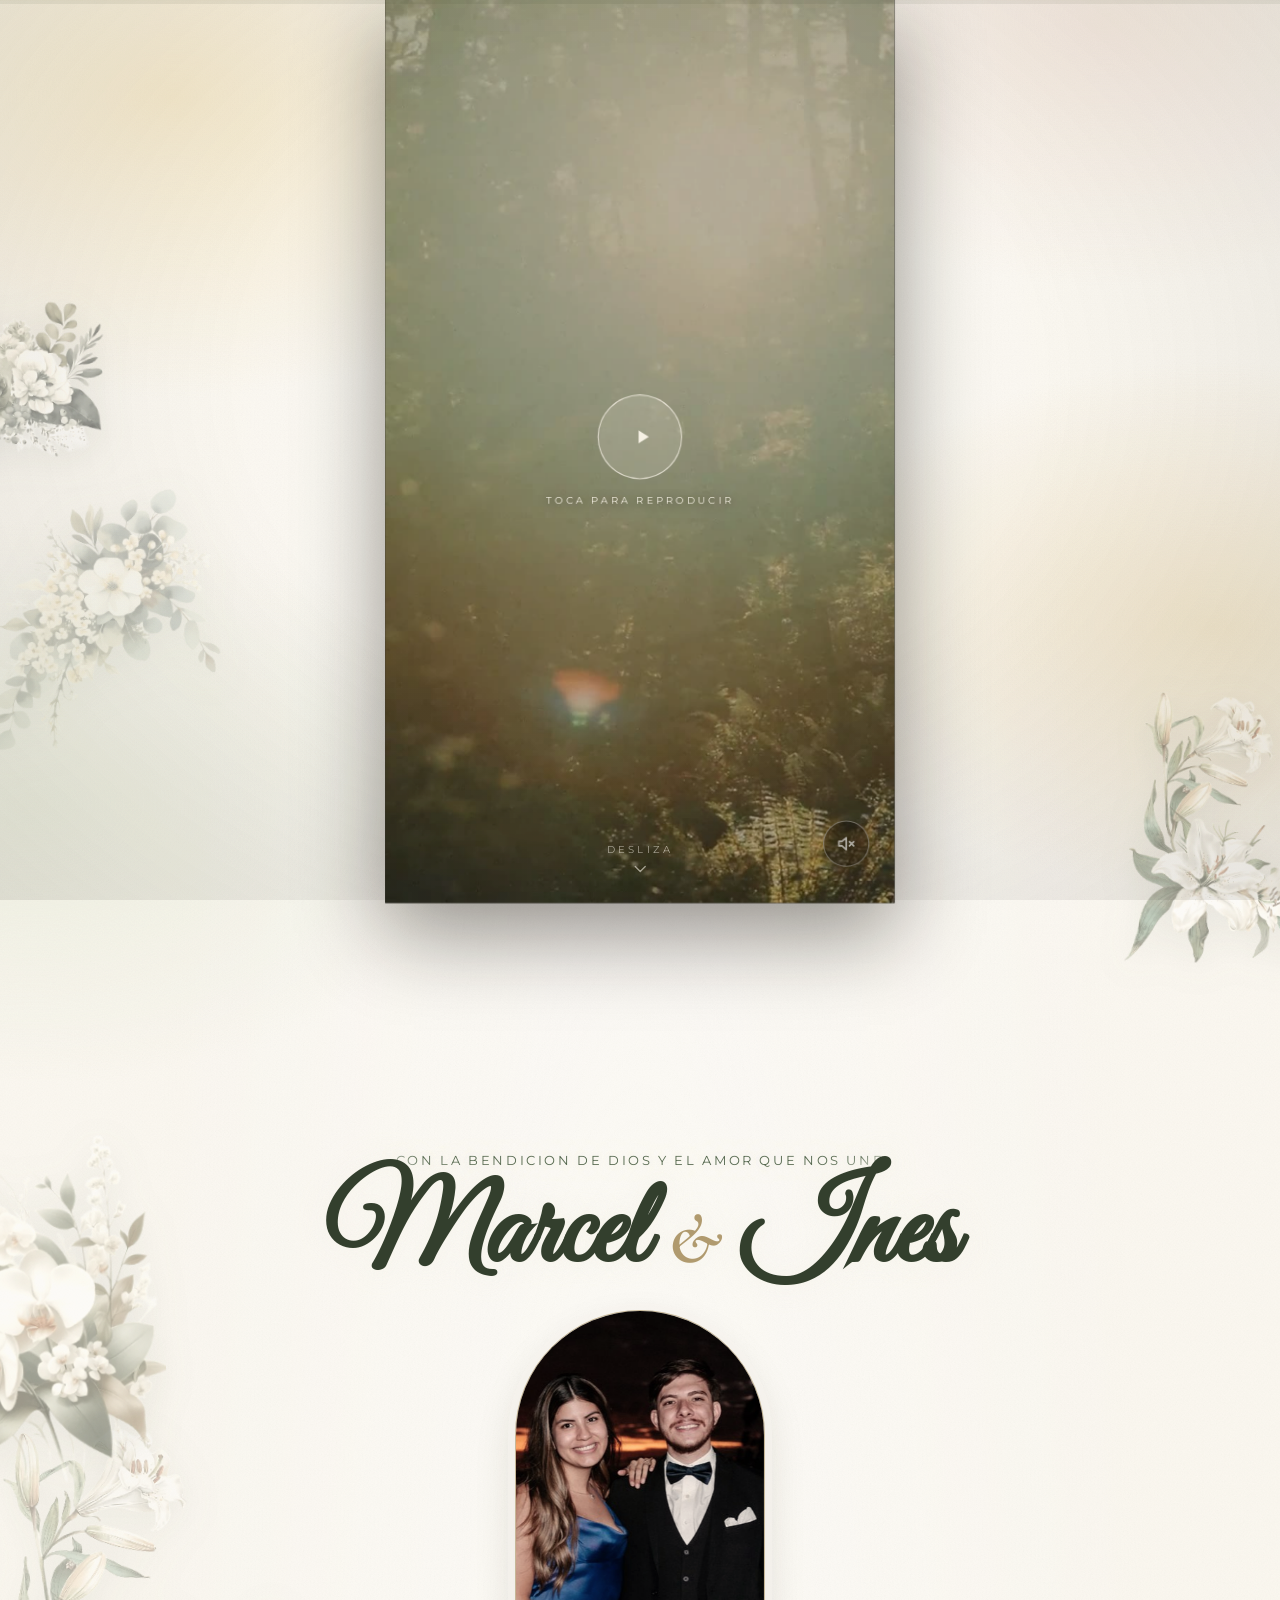
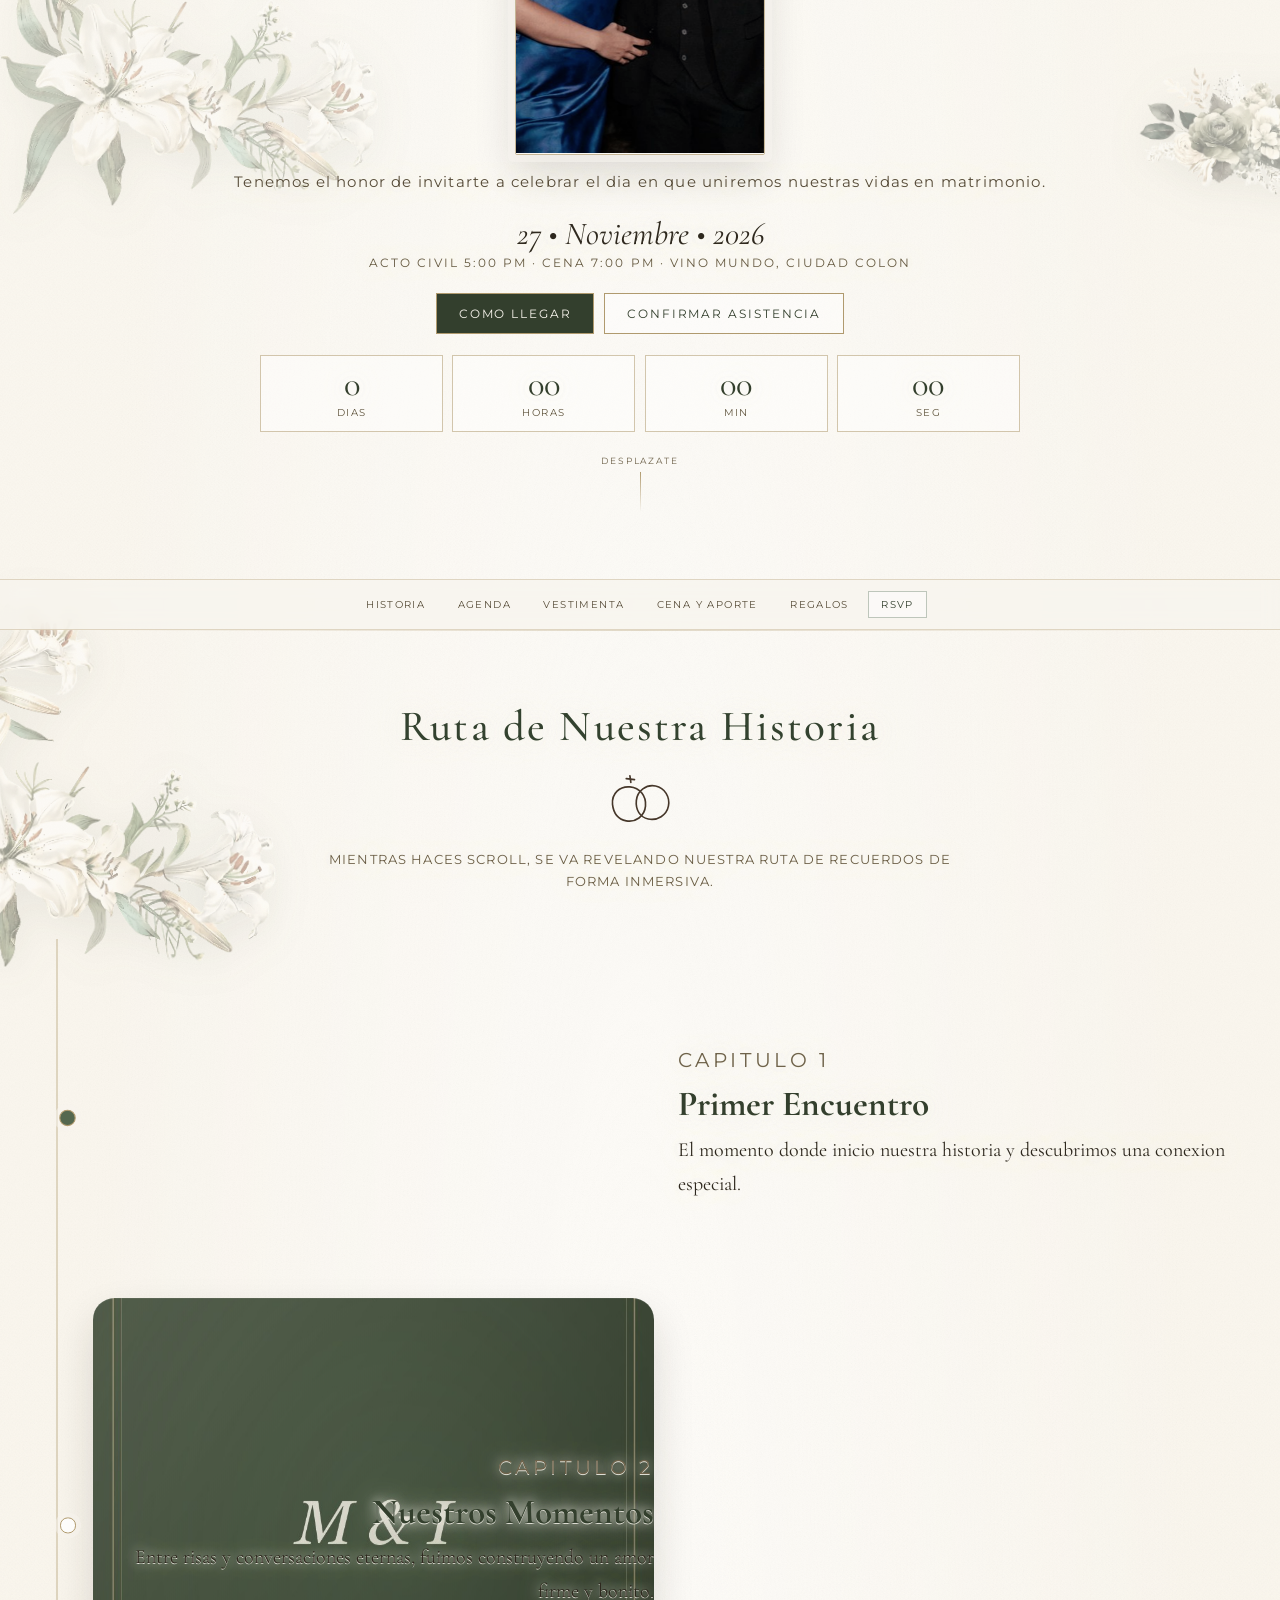
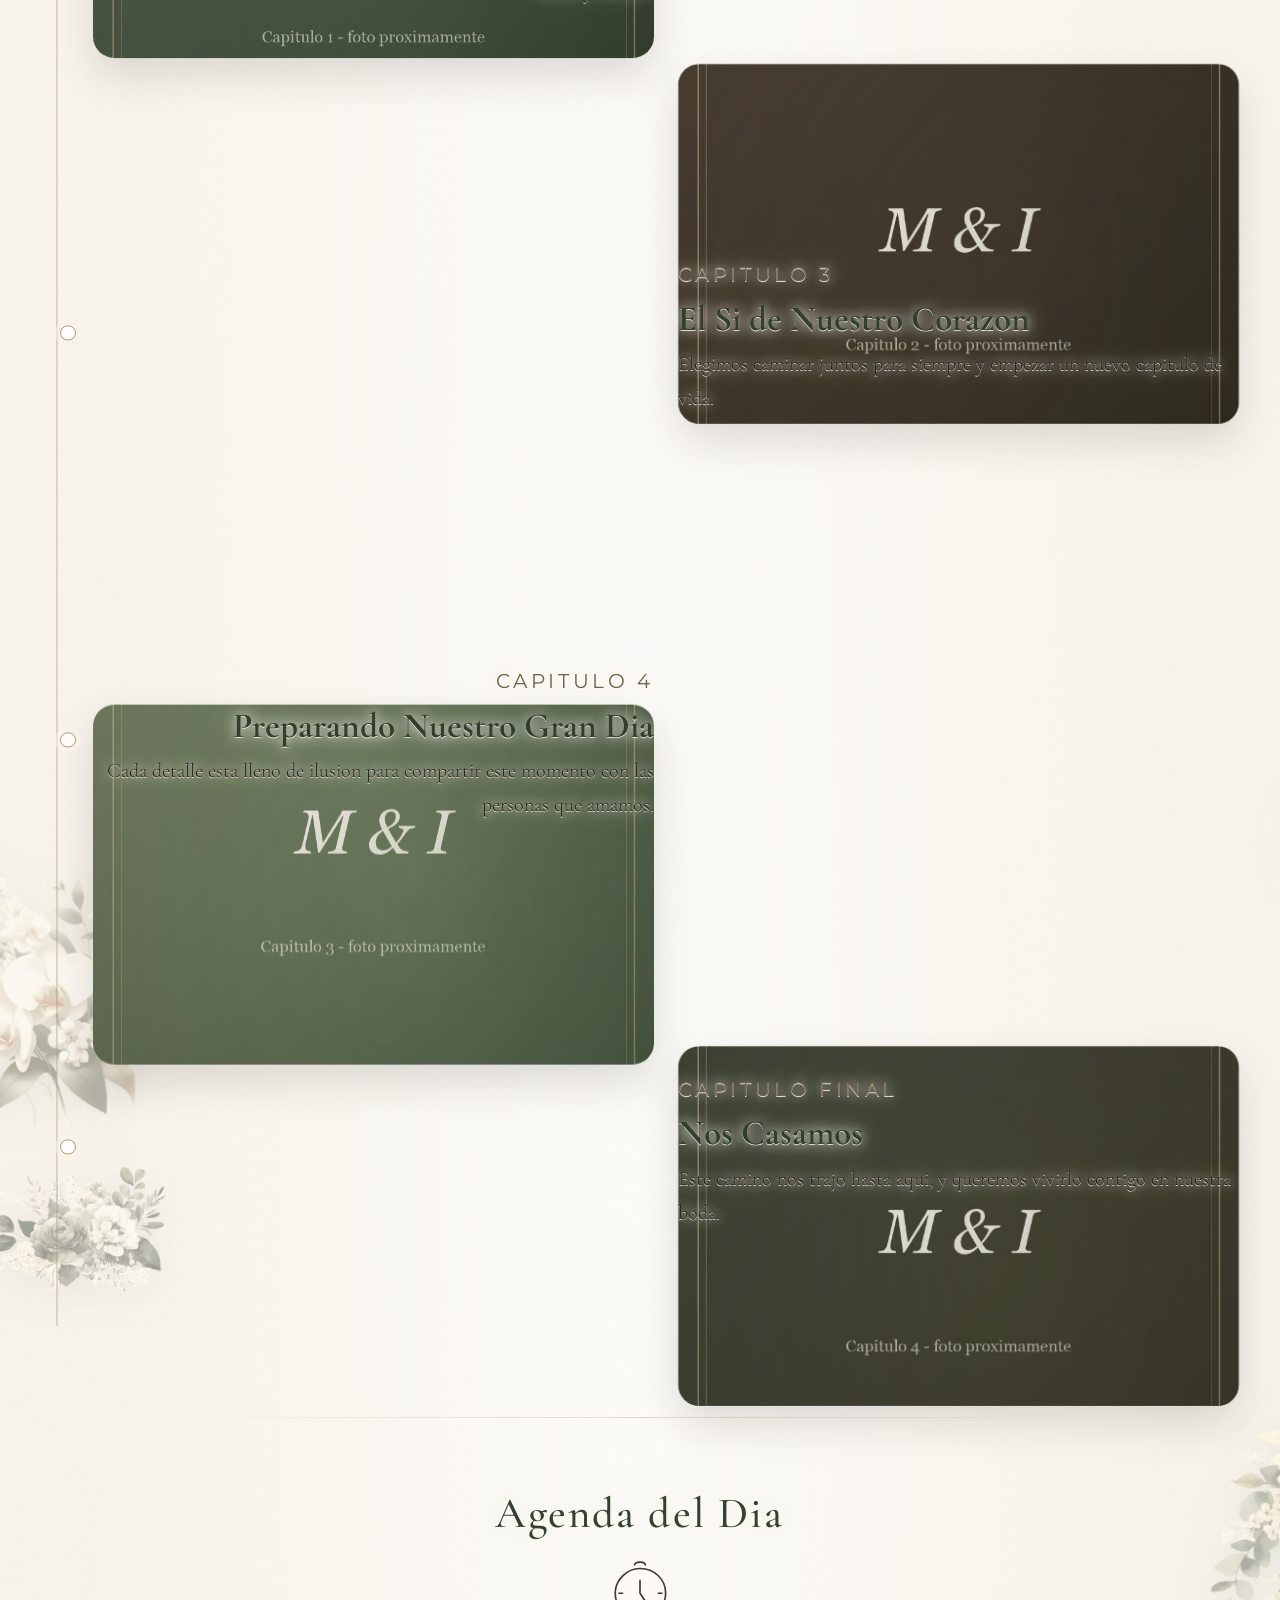
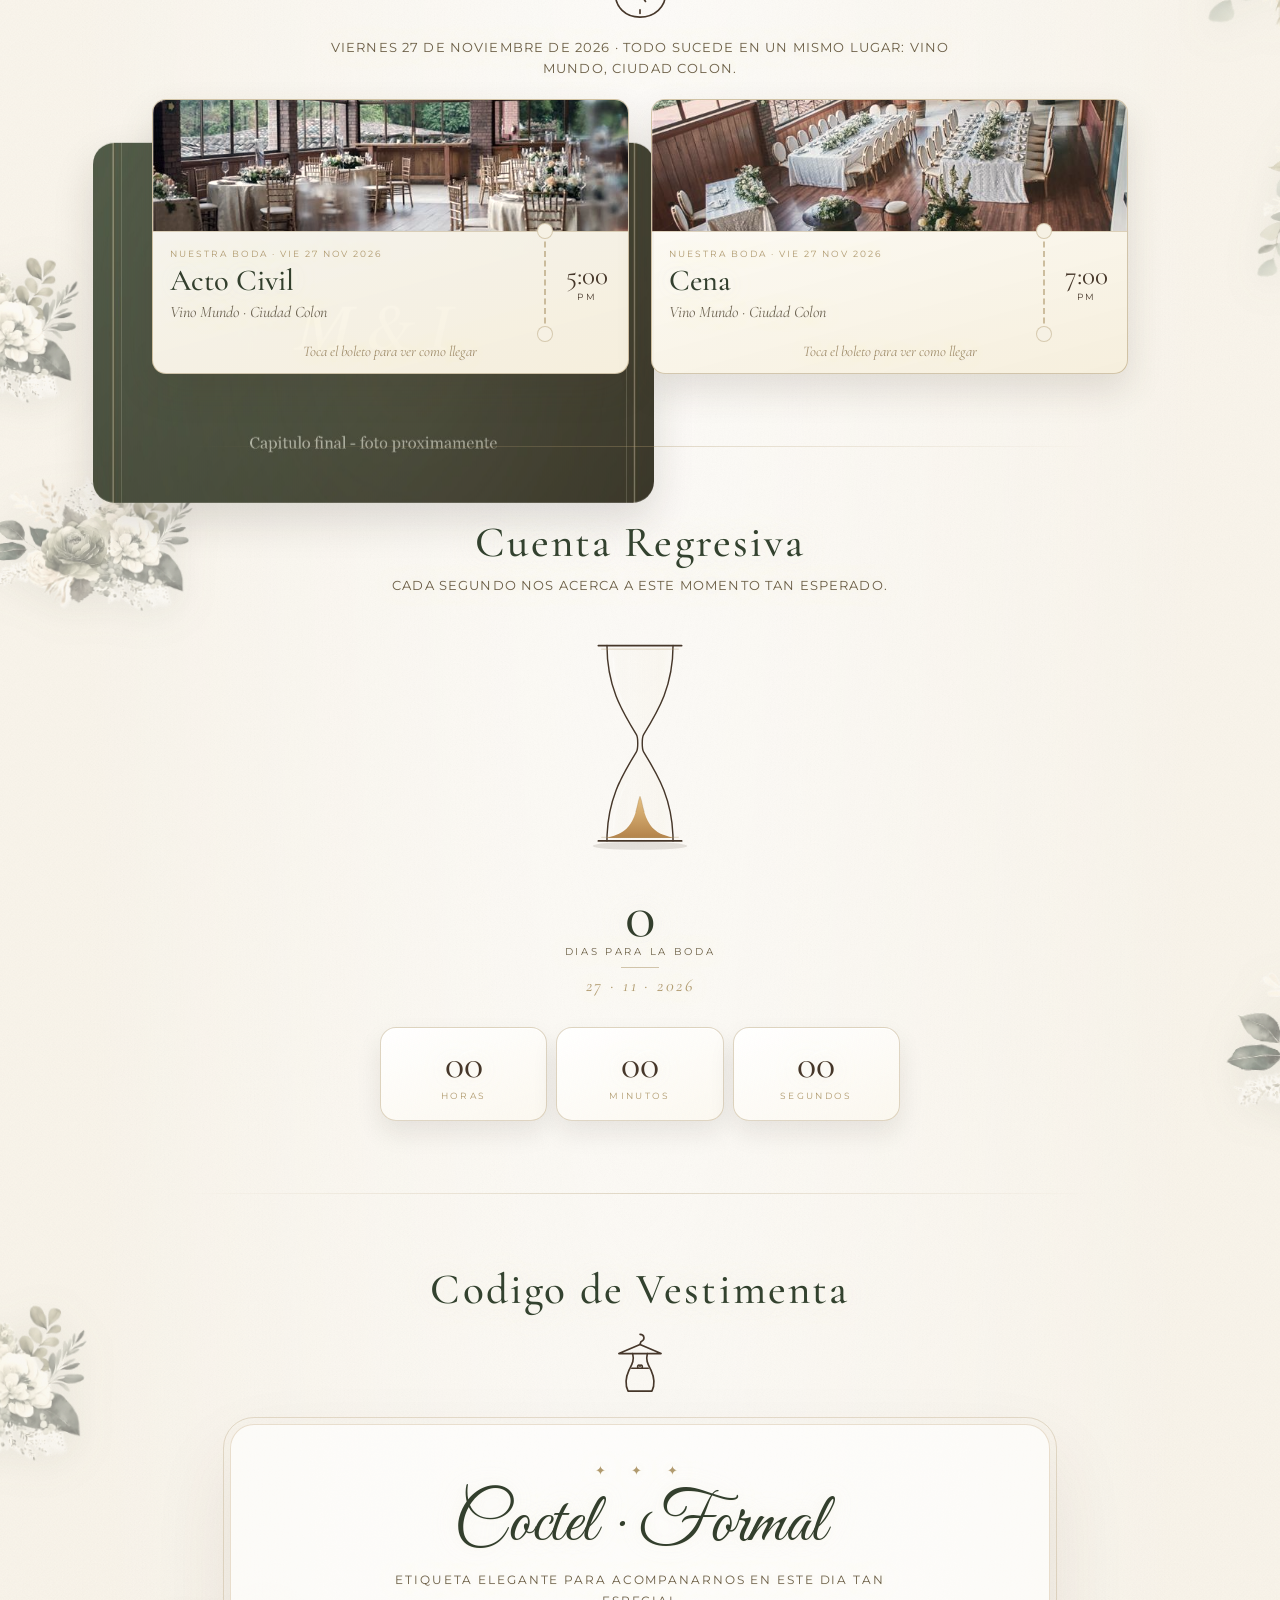
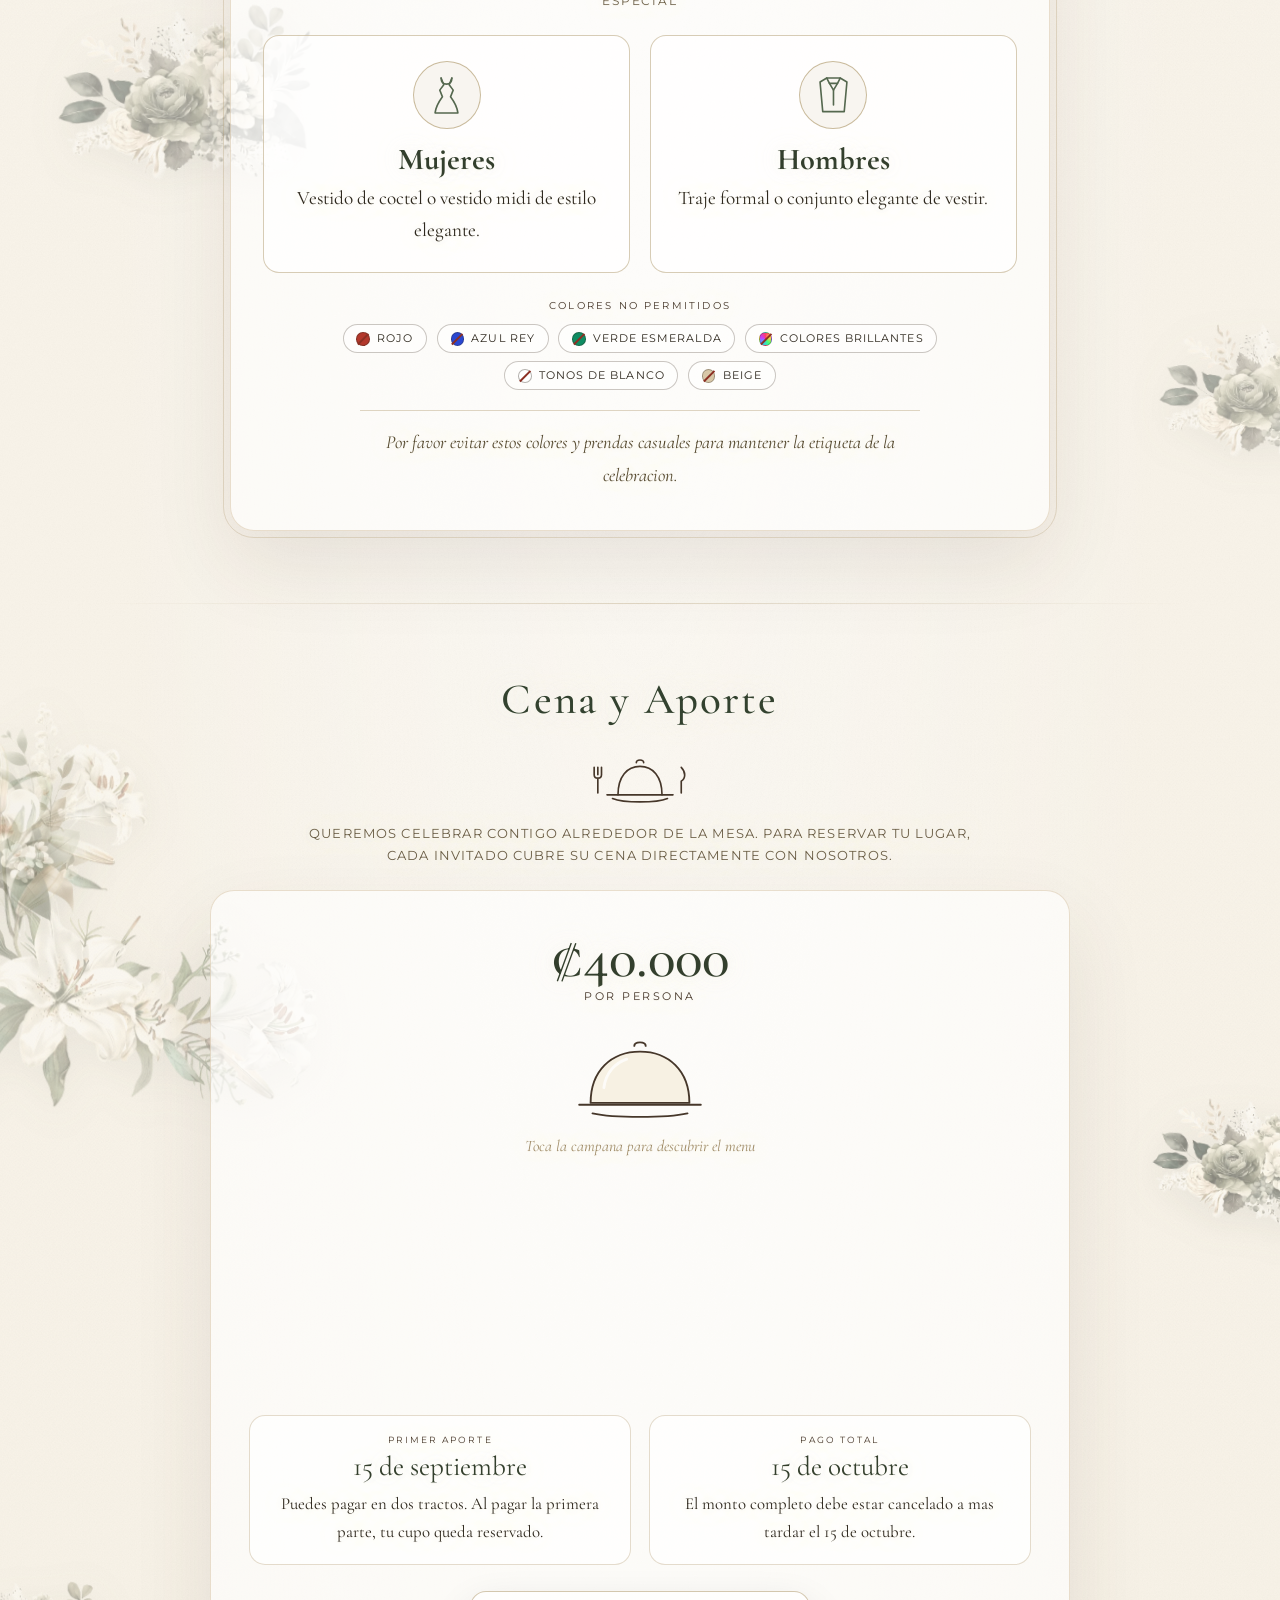
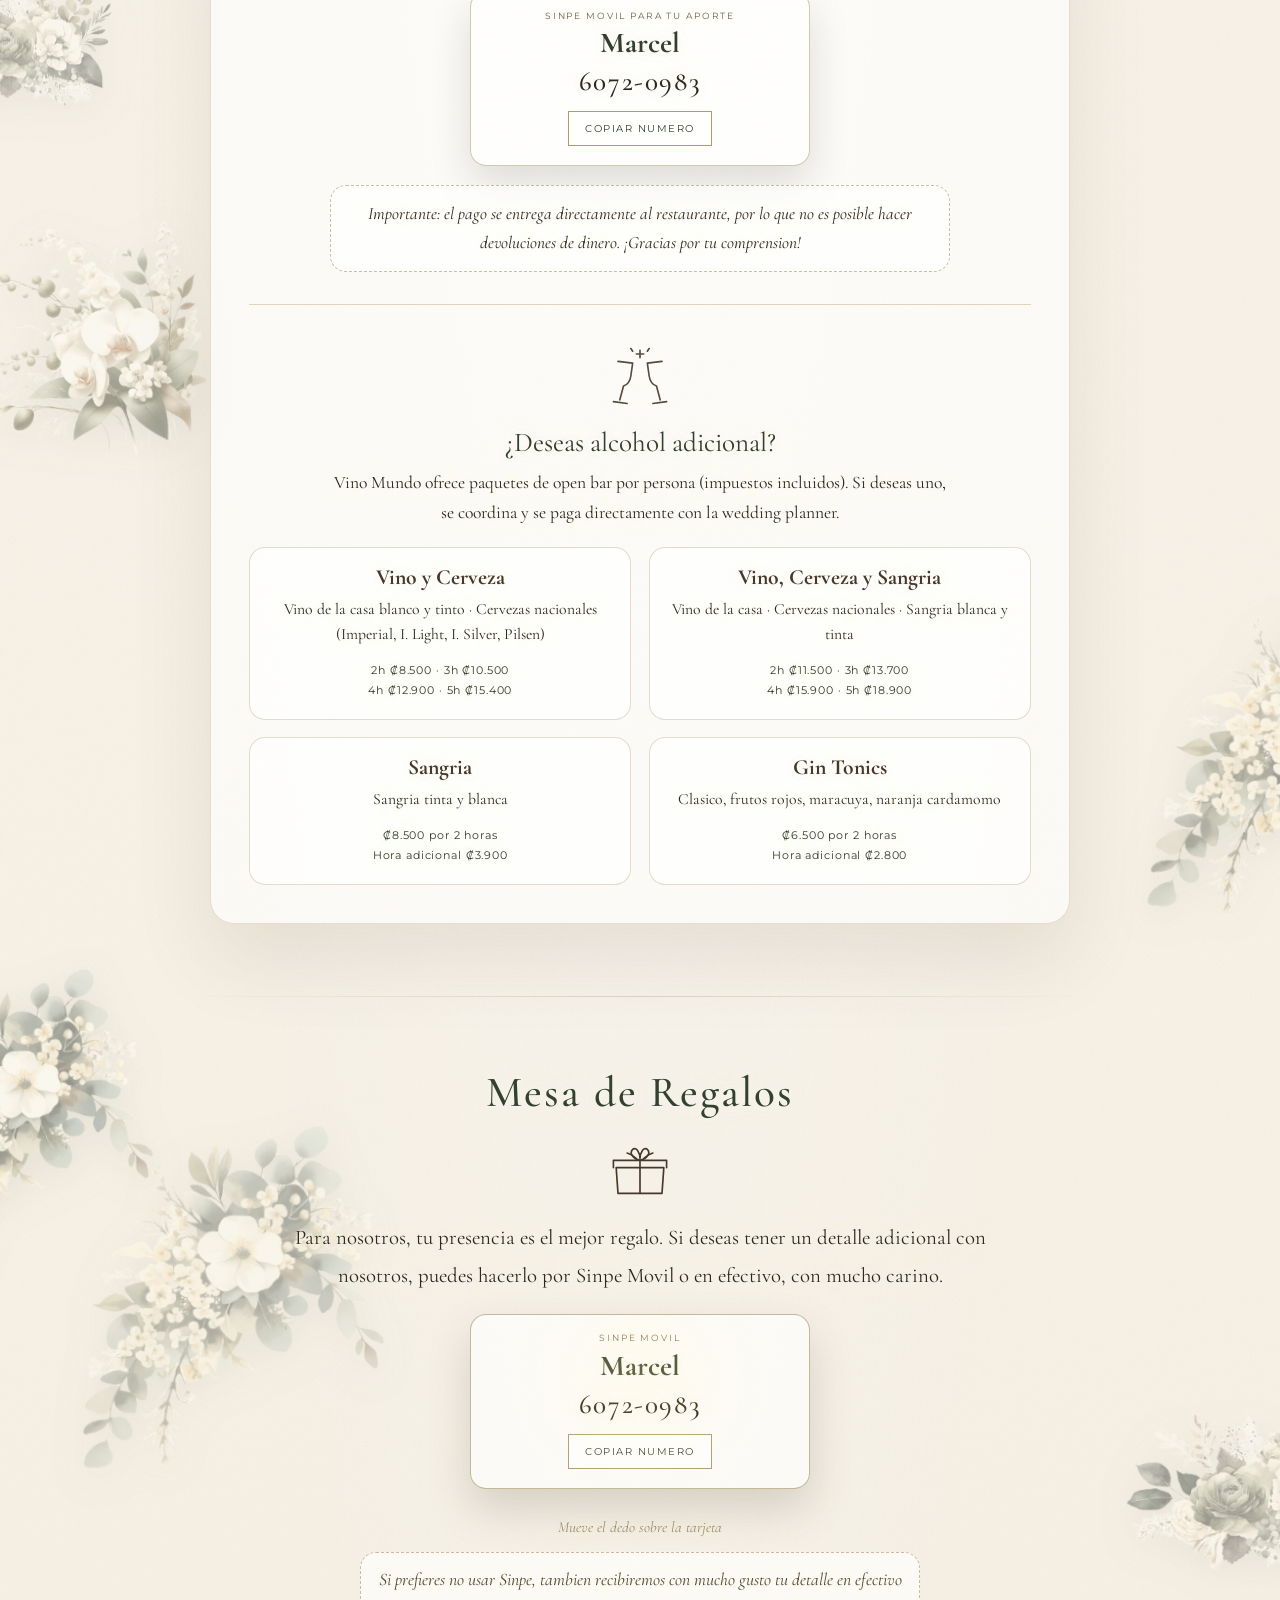
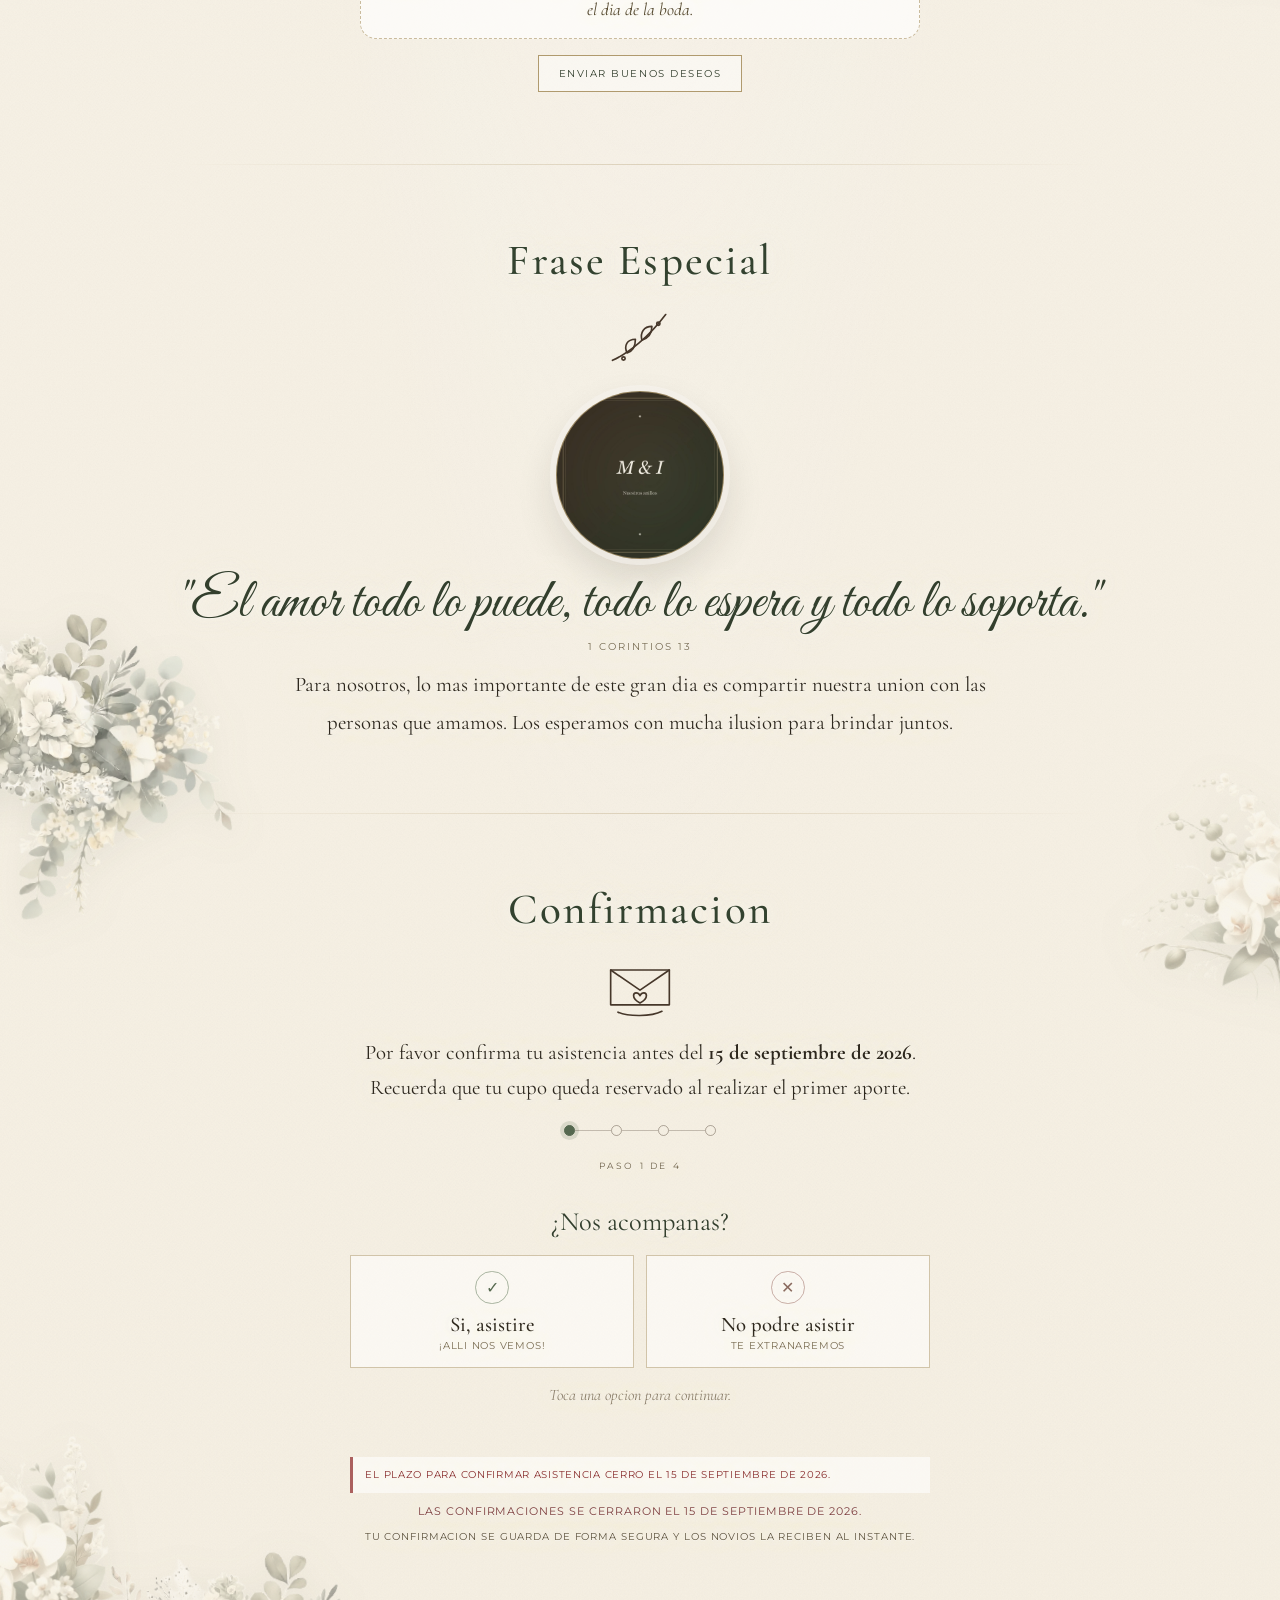
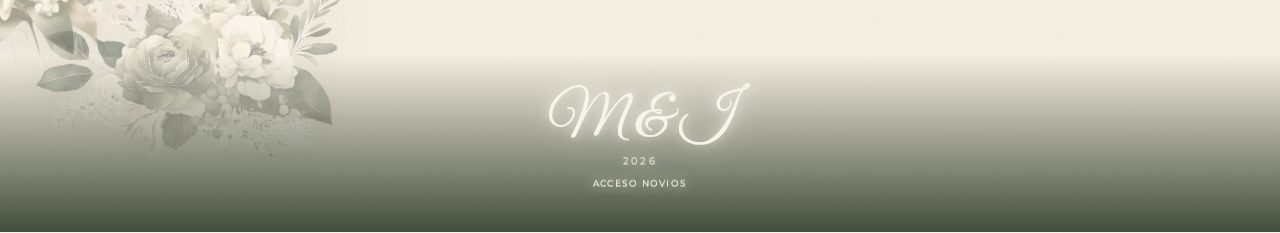
==== commit c79d70bd: "Arreglo de raiz del video en iPhone: el toque llegaba antes que el iframe" ====
--- a/invitation.html
+++ b/invitation.html
@@ -18,8 +18,8 @@
   <meta property="og:title" content="Marcel & Inés · ¡Nos casamos! 💍" />
   <meta property="og:description" content="Viernes 27 de noviembre de 2026 · Acto civil 5:00 PM · Cena 7:00 PM · Vino Mundo, Ciudad Colón. Toca para abrir tu invitación y confirmar tu asistencia." />
   <meta property="og:url" content="https://myi.siriusx.net/invitation.html" />
-  <meta property="og:image" content="https://myi.siriusx.net/og-image.jpg?v=20260903i" />
-  <meta property="og:image:secure_url" content="https://myi.siriusx.net/og-image.jpg?v=20260903i" />
+  <meta property="og:image" content="https://myi.siriusx.net/og-image.jpg?v=20260903j" />
+  <meta property="og:image:secure_url" content="https://myi.siriusx.net/og-image.jpg?v=20260903j" />
   <meta property="og:image:type" content="image/jpeg" />
   <meta property="og:image:width" content="1200" />
   <meta property="og:image:height" content="630" />
@@ -28,13 +28,13 @@
   <meta name="twitter:card" content="summary_large_image" />
   <meta name="twitter:title" content="Marcel & Inés · ¡Nos casamos! 💍" />
   <meta name="twitter:description" content="Viernes 27 de noviembre de 2026 · Acto civil 5:00 PM · Cena 7:00 PM. Toca para abrir tu invitación y confirmar tu asistencia." />
-  <meta name="twitter:image" content="https://myi.siriusx.net/og-image.jpg?v=20260903i" />
+  <meta name="twitter:image" content="https://myi.siriusx.net/og-image.jpg?v=20260903j" />
   <link rel="preconnect" href="https://fonts.googleapis.com" />
   <link rel="preconnect" href="https://fonts.gstatic.com" crossorigin />
   <link href="https://fonts.googleapis.com/css2?family=Cormorant+Garamond:ital,wght@0,300;0,400;0,500;1,300;1,400&family=Great+Vibes&family=Montserrat:wght@200;300;400;500&display=swap" rel="stylesheet" />
   <link rel="preload" as="image" href="novios-6.jpg" fetchpriority="high" />
   <link rel="preload" as="image" href="textura-2.webp" />
-  <link rel="stylesheet" href="invite.css?v=20260903i" />
+  <link rel="stylesheet" href="invite.css?v=20260903j" />
 </head>
 <body>
   <div class="progress-track" aria-hidden="true">
@@ -49,9 +49,9 @@
 
   <!-- ░░ SAVE THE DATE — el trailer vuela y se acopla al arco del hero ░░ -->
   <section class="video-intro" id="video-intro" aria-label="Save the date">
-    <video id="ambient-video" class="video-intro__ambient" src="savethedate.mp4?v=20260903i" muted loop playsinline preload="metadata" aria-hidden="true"></video>
+    <video id="ambient-video" class="video-intro__ambient" src="savethedate.mp4?v=20260903j" muted loop playsinline preload="metadata" aria-hidden="true"></video>
     <div class="video-intro__frame" id="video-frame">
-      <video id="intro-video" class="video-intro__video" src="savethedate.mp4?v=20260903i" poster="savethedate-poster.jpg?v=20260903i" autoplay muted playsinline webkit-playsinline preload="auto"></video>
+      <video id="intro-video" class="video-intro__video" src="savethedate.mp4?v=20260903j" poster="savethedate-poster.jpg?v=20260903j" autoplay muted playsinline webkit-playsinline preload="auto"></video>
       <button type="button" class="video-intro__tap" id="video-tap" hidden aria-label="Reproducir el video">
         <span class="video-intro__tap-disc" aria-hidden="true">
           <svg viewBox="0 0 24 24"><path d="M9 6.4 L17.8 12 L9 17.6 Z" fill="currentColor"></path></svg>
@@ -684,7 +684,7 @@
     <p class="footer__admin"><a href="panel-login.html" target="_top">Acceso novios</a></p>
   </footer>
 
-  <script src="rsvp-api.js?v=20260903i"></script>
-  <script src="invite.js?v=20260903i"></script>
+  <script src="rsvp-api.js?v=20260903j"></script>
+  <script src="invite.js?v=20260903j"></script>
 </body>
 </html>
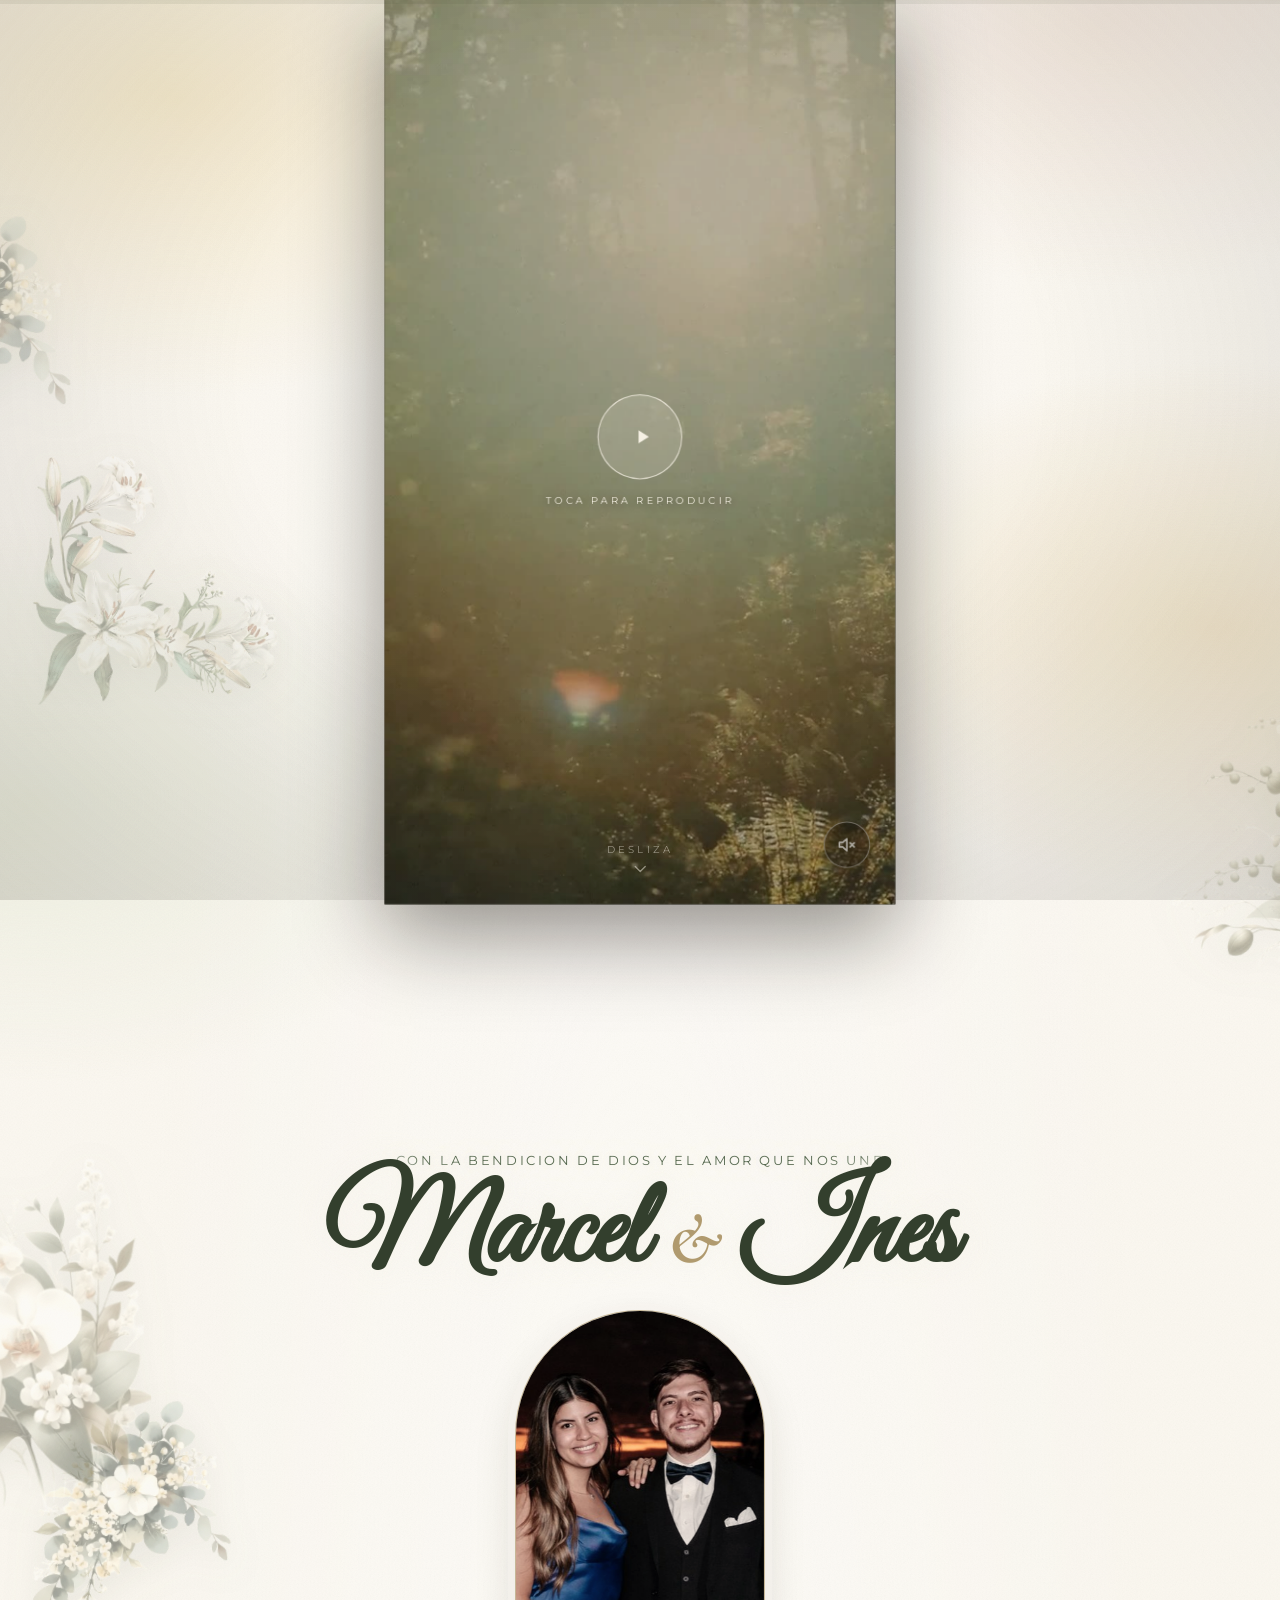
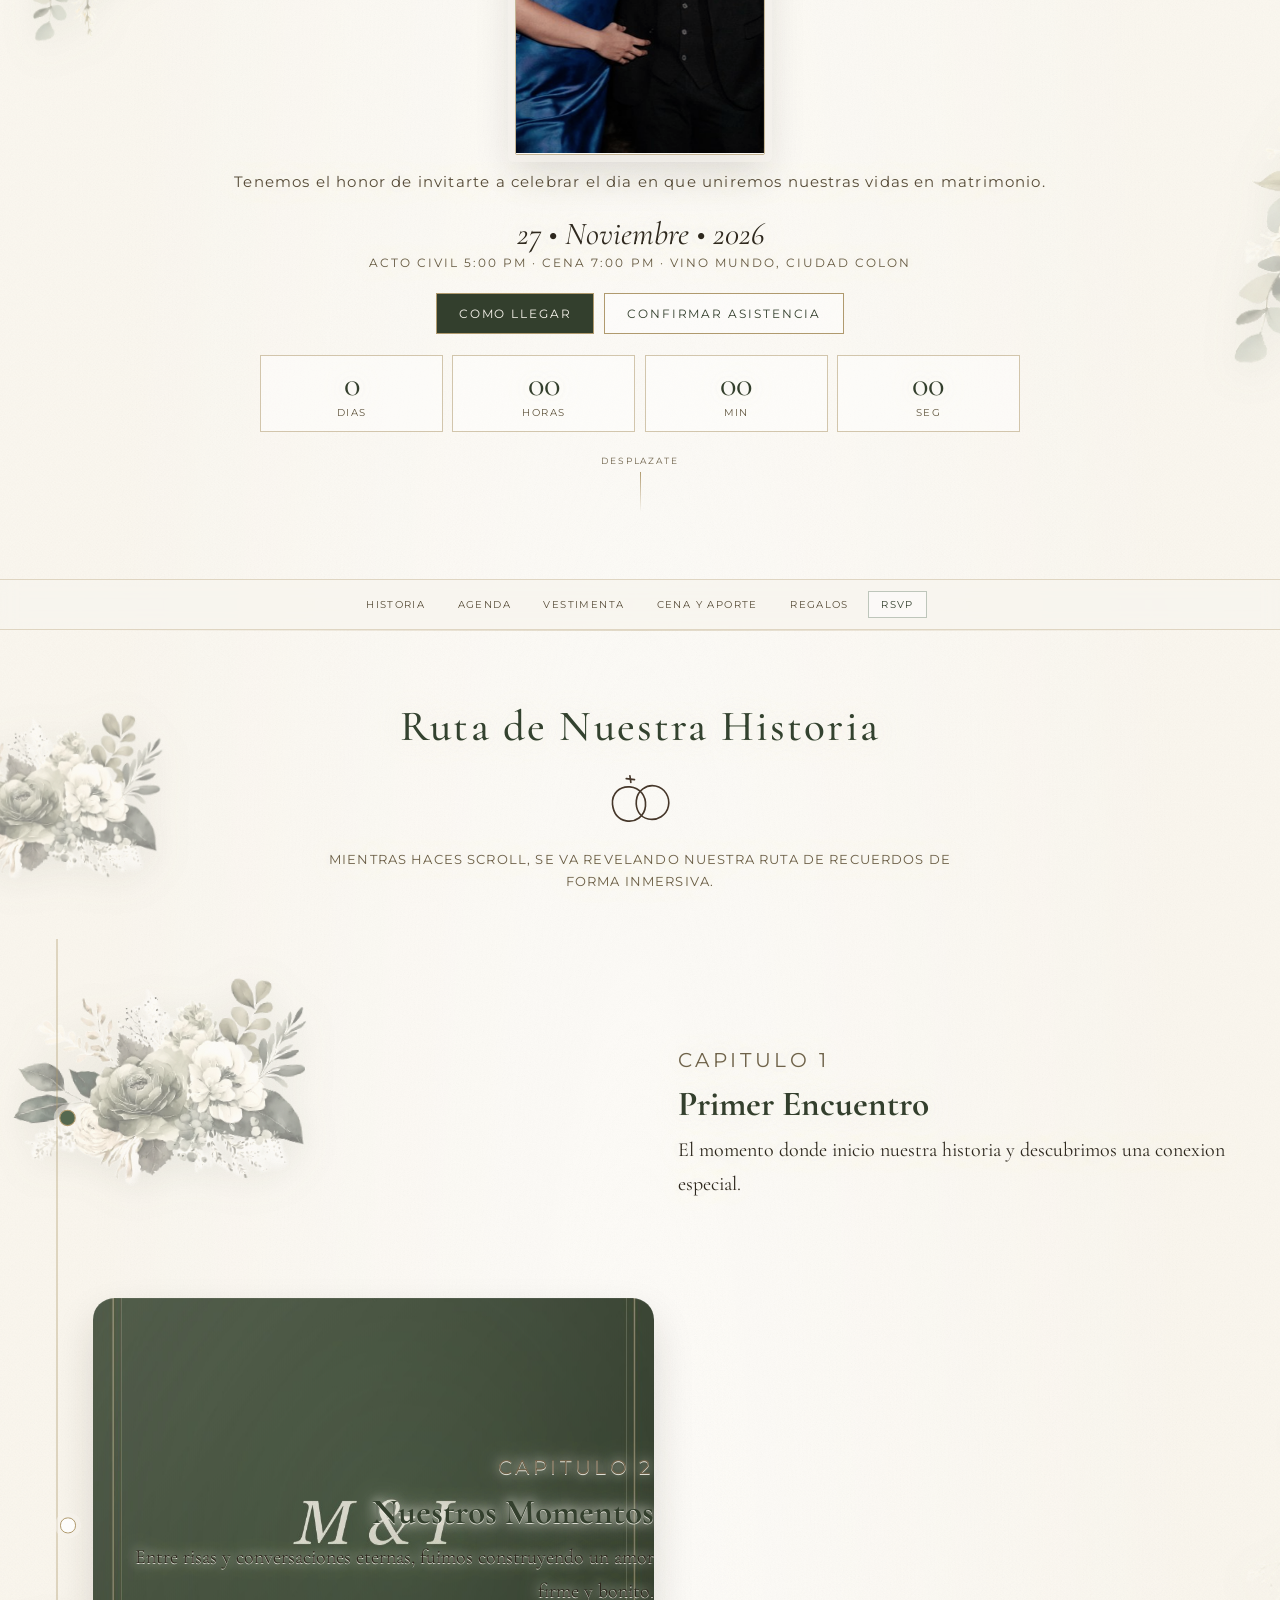
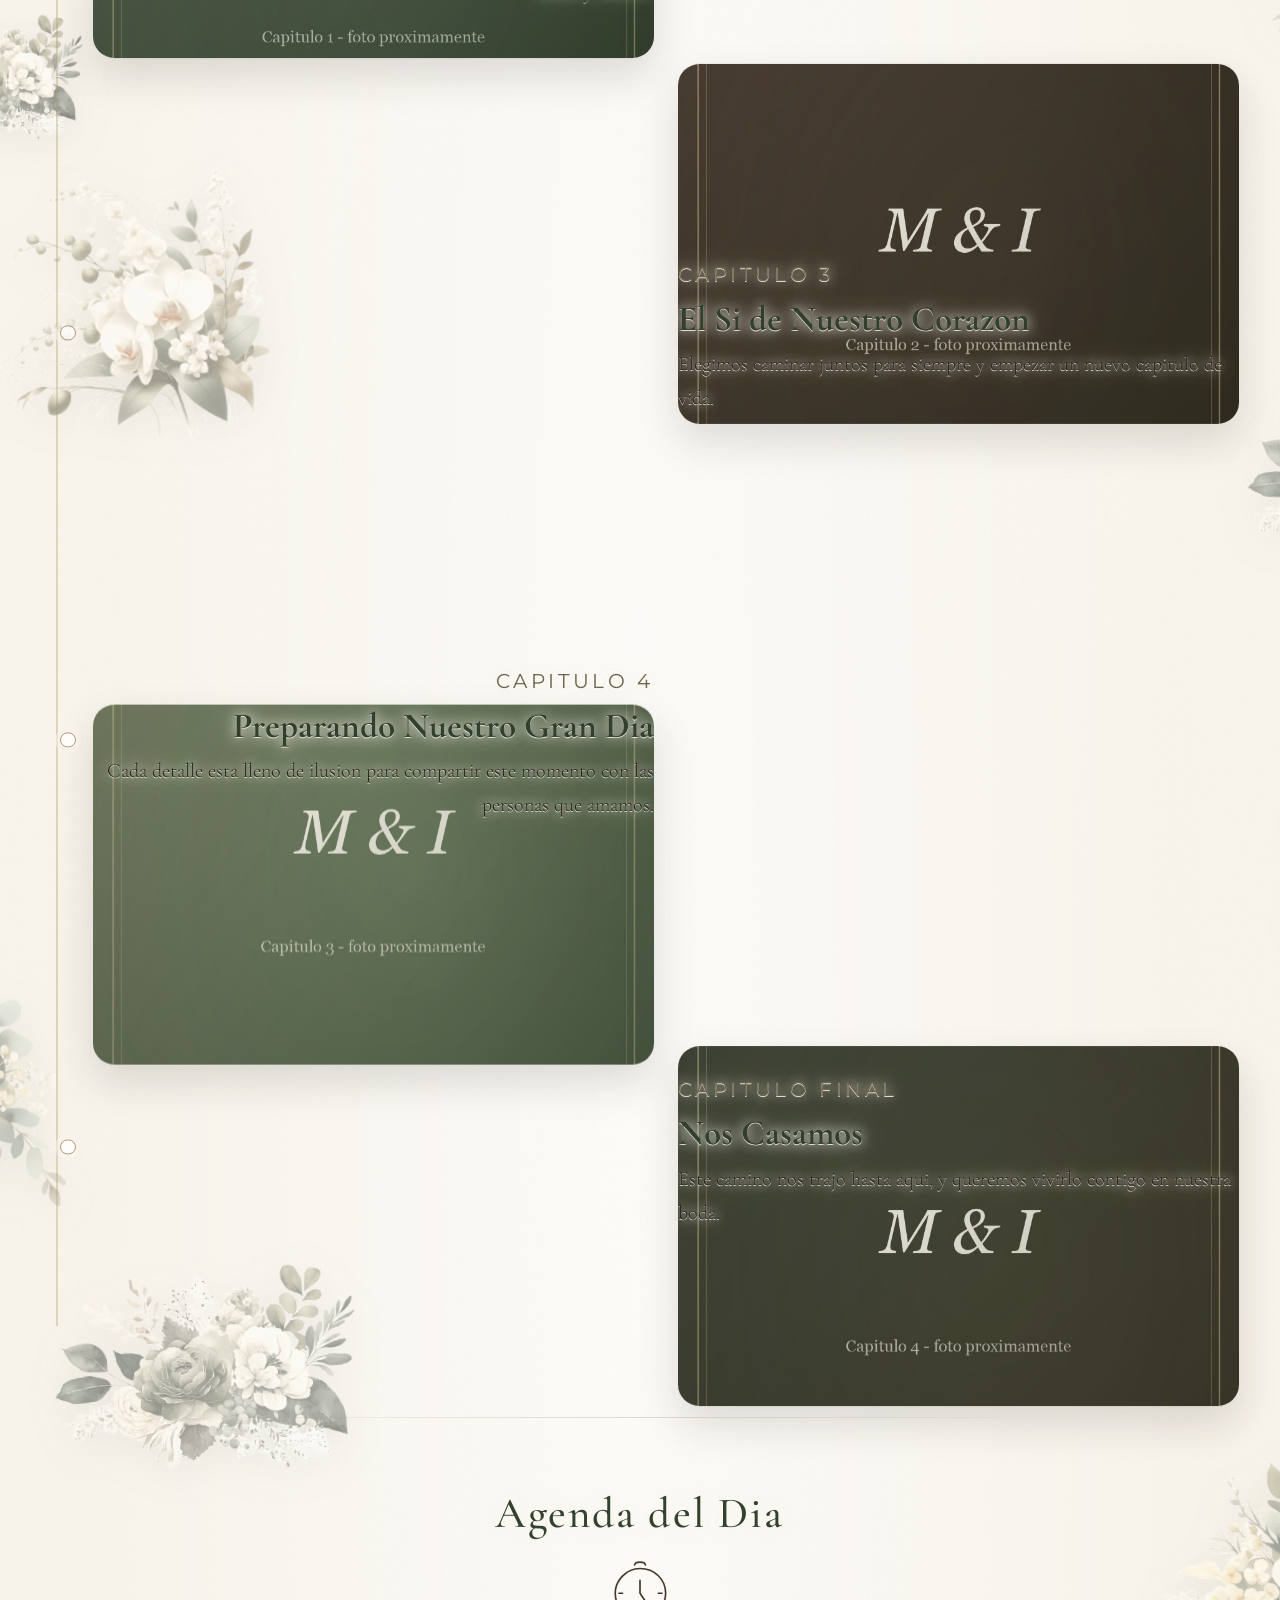
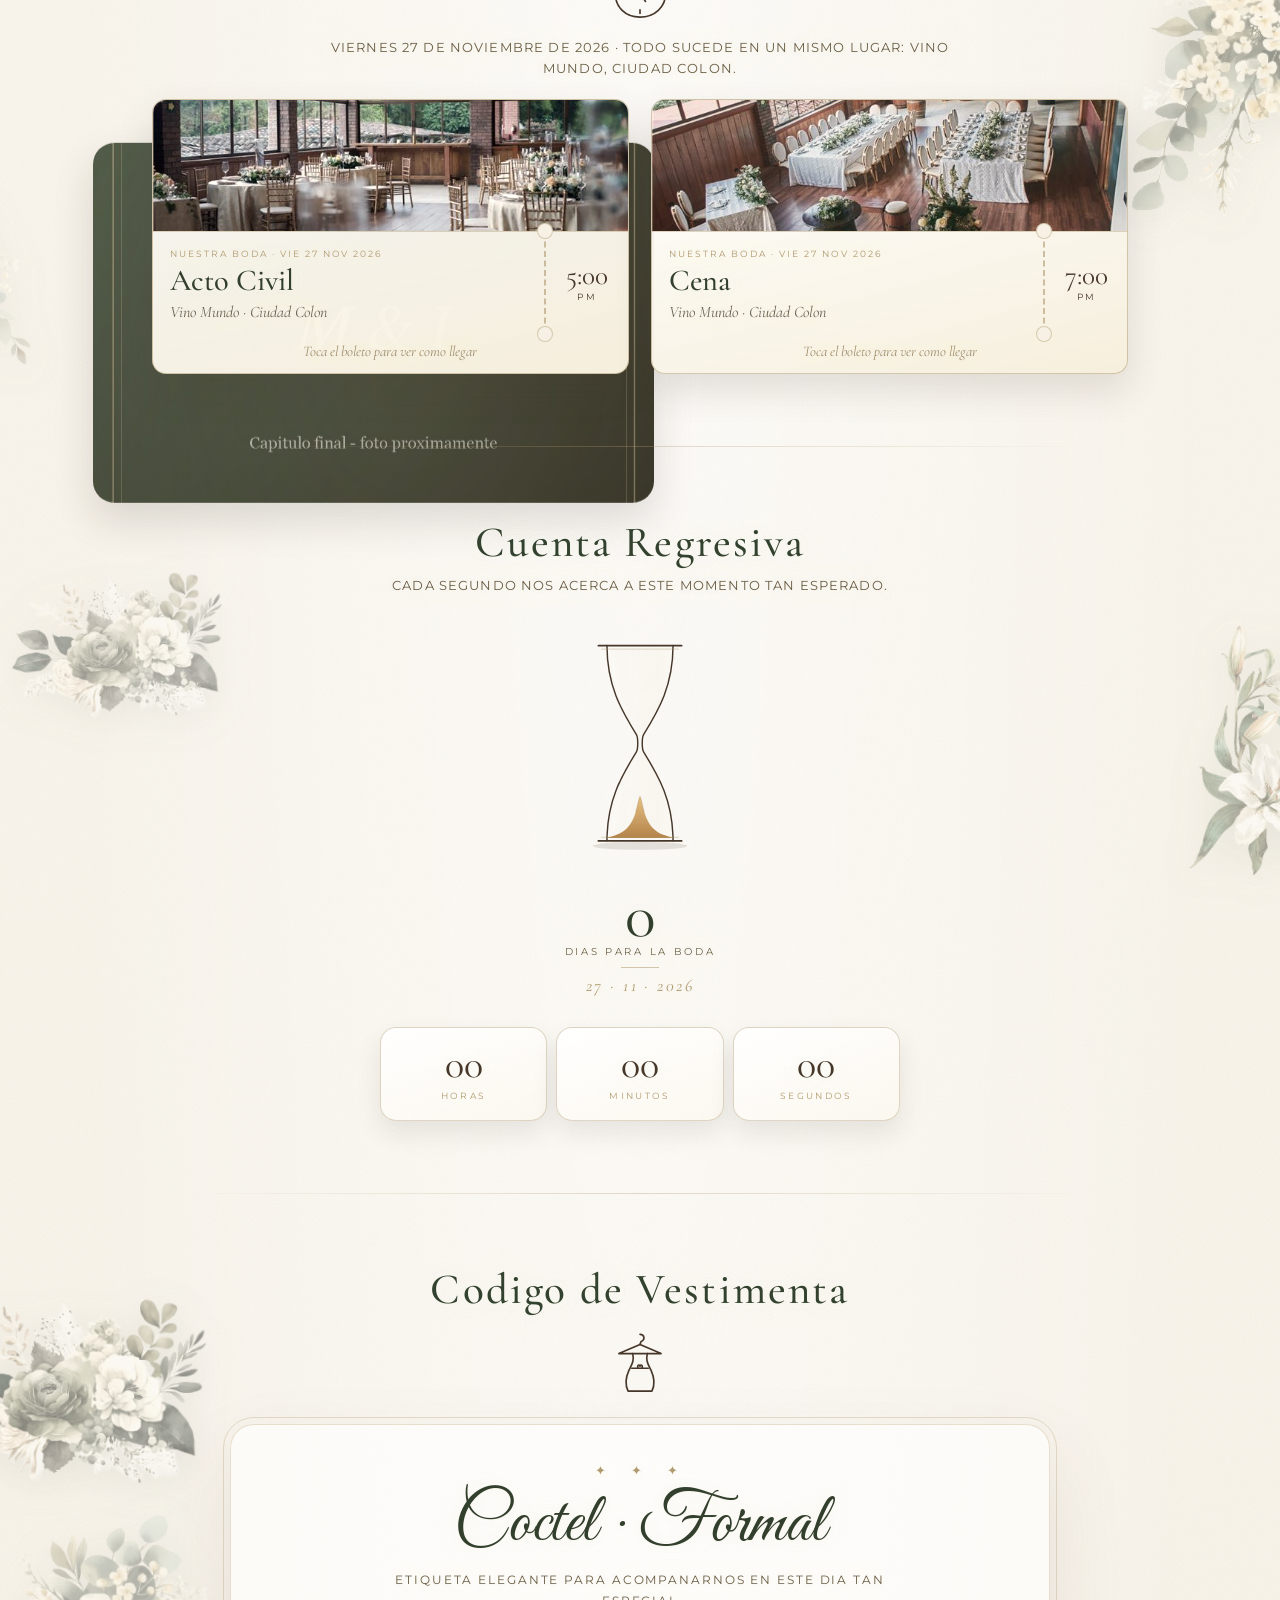
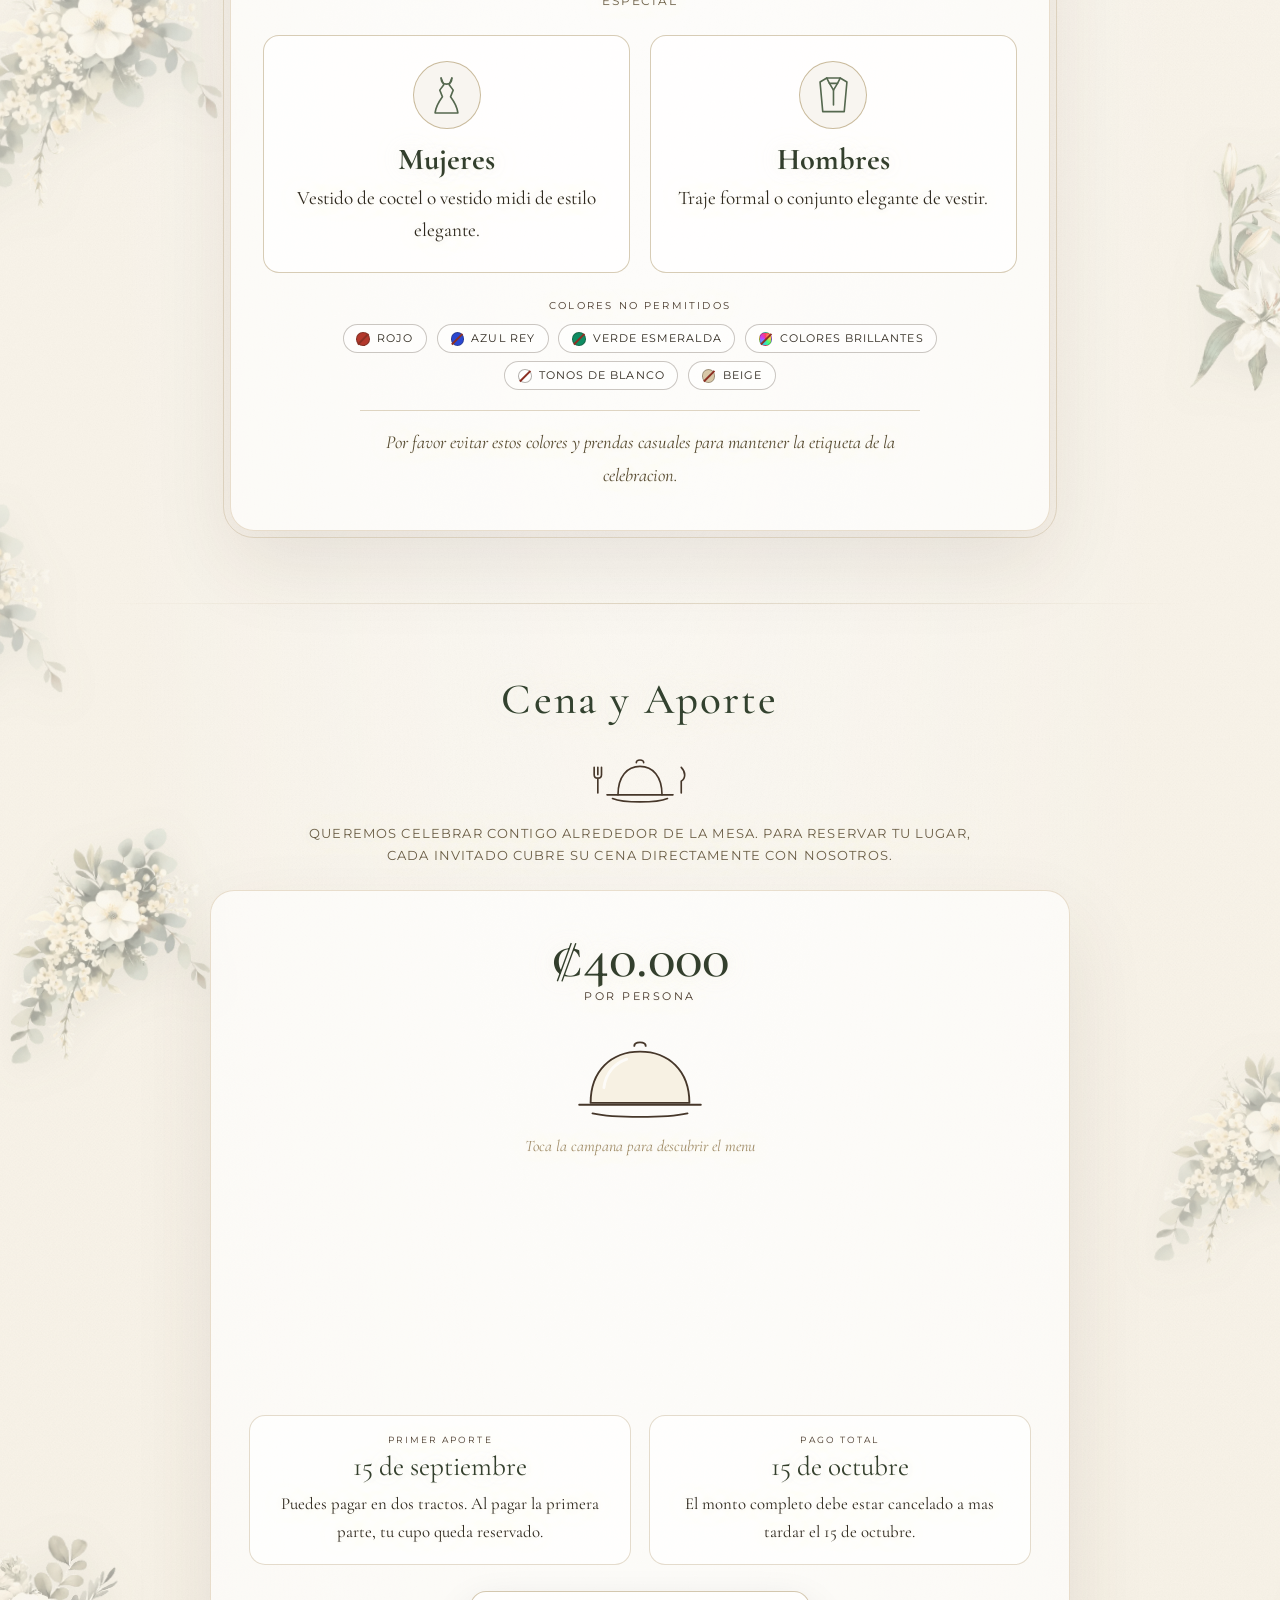
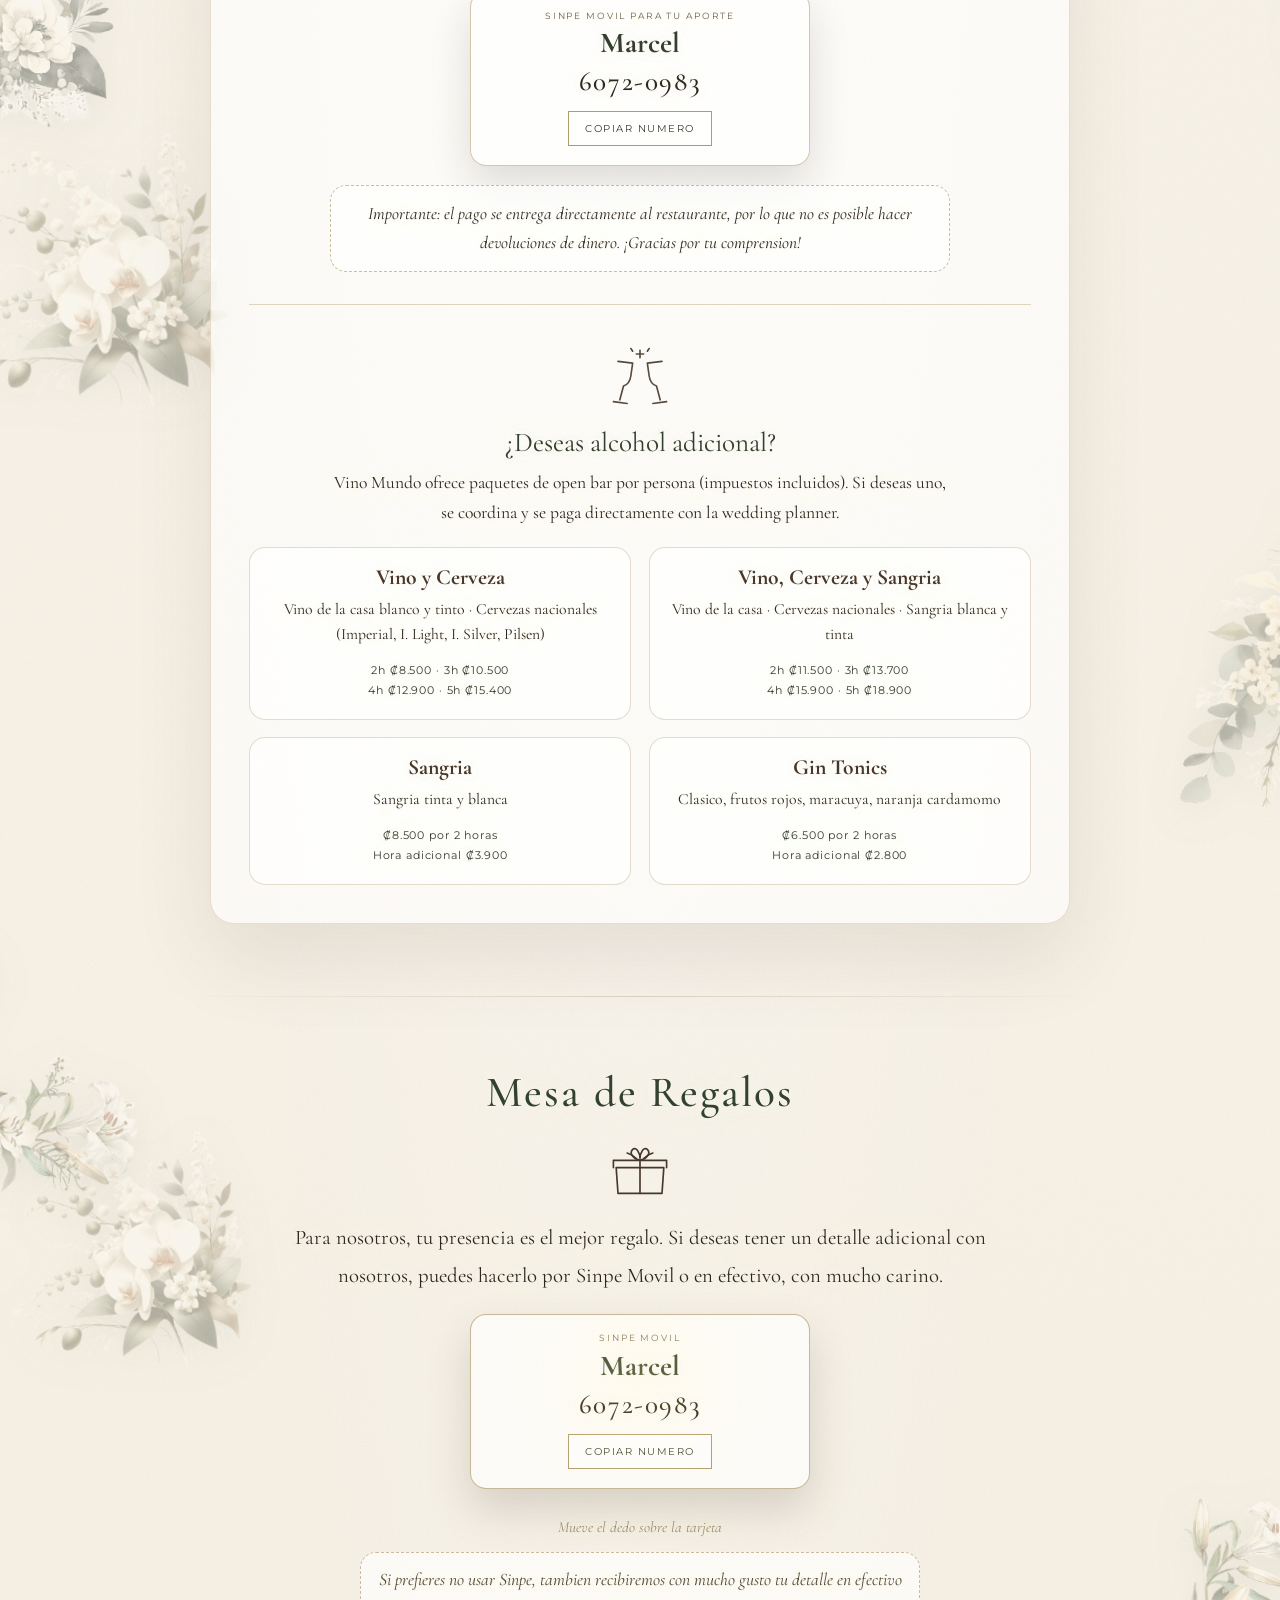
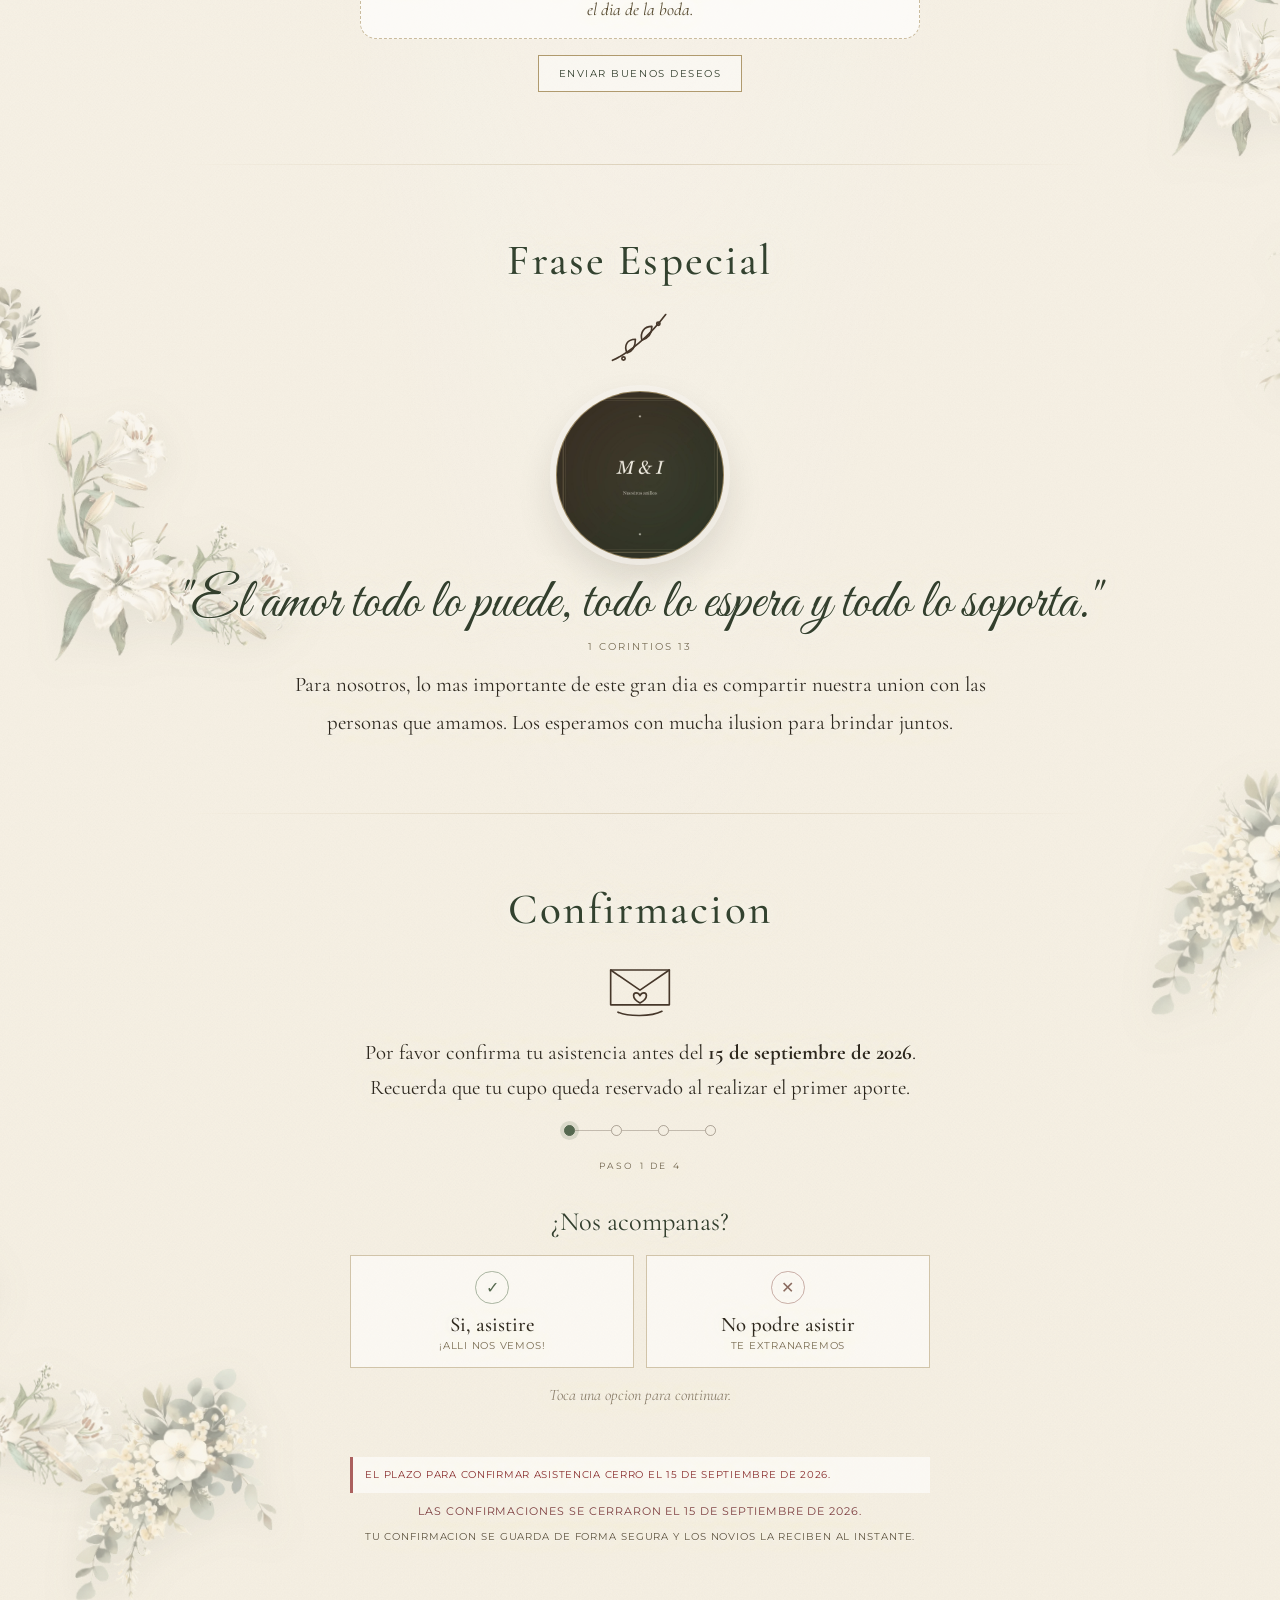
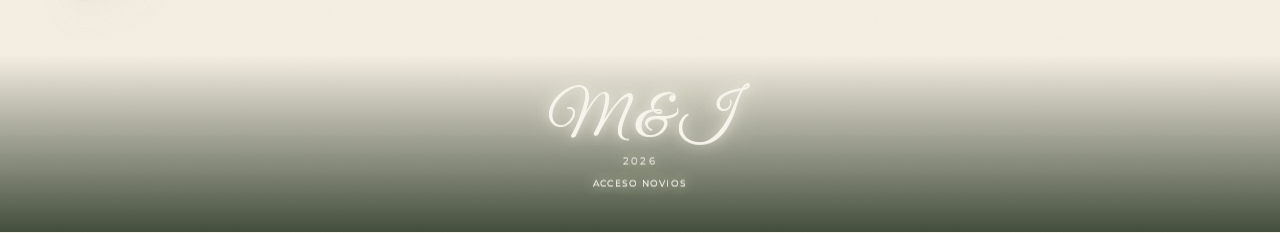
==== commit bb0d3776: "El video se sirve como .m4v para que Cloudflare no rompa los rangos" ====
--- a/invitation.html
+++ b/invitation.html
@@ -18,8 +18,8 @@
   <meta property="og:title" content="Marcel & Inés · ¡Nos casamos! 💍" />
   <meta property="og:description" content="Viernes 27 de noviembre de 2026 · Acto civil 5:00 PM · Cena 7:00 PM · Vino Mundo, Ciudad Colón. Toca para abrir tu invitación y confirmar tu asistencia." />
   <meta property="og:url" content="https://myi.siriusx.net/invitation.html" />
-  <meta property="og:image" content="https://myi.siriusx.net/og-image.jpg?v=20260903j" />
-  <meta property="og:image:secure_url" content="https://myi.siriusx.net/og-image.jpg?v=20260903j" />
+  <meta property="og:image" content="https://myi.siriusx.net/og-image.jpg?v=20260903k" />
+  <meta property="og:image:secure_url" content="https://myi.siriusx.net/og-image.jpg?v=20260903k" />
   <meta property="og:image:type" content="image/jpeg" />
   <meta property="og:image:width" content="1200" />
   <meta property="og:image:height" content="630" />
@@ -28,13 +28,13 @@
   <meta name="twitter:card" content="summary_large_image" />
   <meta name="twitter:title" content="Marcel & Inés · ¡Nos casamos! 💍" />
   <meta name="twitter:description" content="Viernes 27 de noviembre de 2026 · Acto civil 5:00 PM · Cena 7:00 PM. Toca para abrir tu invitación y confirmar tu asistencia." />
-  <meta name="twitter:image" content="https://myi.siriusx.net/og-image.jpg?v=20260903j" />
+  <meta name="twitter:image" content="https://myi.siriusx.net/og-image.jpg?v=20260903k" />
   <link rel="preconnect" href="https://fonts.googleapis.com" />
   <link rel="preconnect" href="https://fonts.gstatic.com" crossorigin />
   <link href="https://fonts.googleapis.com/css2?family=Cormorant+Garamond:ital,wght@0,300;0,400;0,500;1,300;1,400&family=Great+Vibes&family=Montserrat:wght@200;300;400;500&display=swap" rel="stylesheet" />
   <link rel="preload" as="image" href="novios-6.jpg" fetchpriority="high" />
   <link rel="preload" as="image" href="textura-2.webp" />
-  <link rel="stylesheet" href="invite.css?v=20260903j" />
+  <link rel="stylesheet" href="invite.css?v=20260903k" />
 </head>
 <body>
   <div class="progress-track" aria-hidden="true">
@@ -49,9 +49,15 @@
 
   <!-- ░░ SAVE THE DATE — el trailer vuela y se acopla al arco del hero ░░ -->
   <section class="video-intro" id="video-intro" aria-label="Save the date">
-    <video id="ambient-video" class="video-intro__ambient" src="savethedate.mp4?v=20260903j" muted loop playsinline preload="metadata" aria-hidden="true"></video>
+    <video id="ambient-video" class="video-intro__ambient" muted loop playsinline preload="metadata" aria-hidden="true">
+      <source src="savethedate.m4v?v=20260903k" type="video/mp4">
+      <source src="savethedate.mp4?v=20260903k" type="video/mp4">
+    </video>
     <div class="video-intro__frame" id="video-frame">
-      <video id="intro-video" class="video-intro__video" src="savethedate.mp4?v=20260903j" poster="savethedate-poster.jpg?v=20260903j" autoplay muted playsinline webkit-playsinline preload="auto"></video>
+      <video id="intro-video" class="video-intro__video" poster="savethedate-poster.jpg?v=20260903k" autoplay muted playsinline webkit-playsinline preload="auto">
+        <source src="savethedate.m4v?v=20260903k" type="video/mp4">
+        <source src="savethedate.mp4?v=20260903k" type="video/mp4">
+      </video>
       <button type="button" class="video-intro__tap" id="video-tap" hidden aria-label="Reproducir el video">
         <span class="video-intro__tap-disc" aria-hidden="true">
           <svg viewBox="0 0 24 24"><path d="M9 6.4 L17.8 12 L9 17.6 Z" fill="currentColor"></path></svg>
@@ -684,7 +690,7 @@
     <p class="footer__admin"><a href="panel-login.html" target="_top">Acceso novios</a></p>
   </footer>
 
-  <script src="rsvp-api.js?v=20260903j"></script>
-  <script src="invite.js?v=20260903j"></script>
+  <script src="rsvp-api.js?v=20260903k"></script>
+  <script src="invite.js?v=20260903k"></script>
 </body>
 </html>
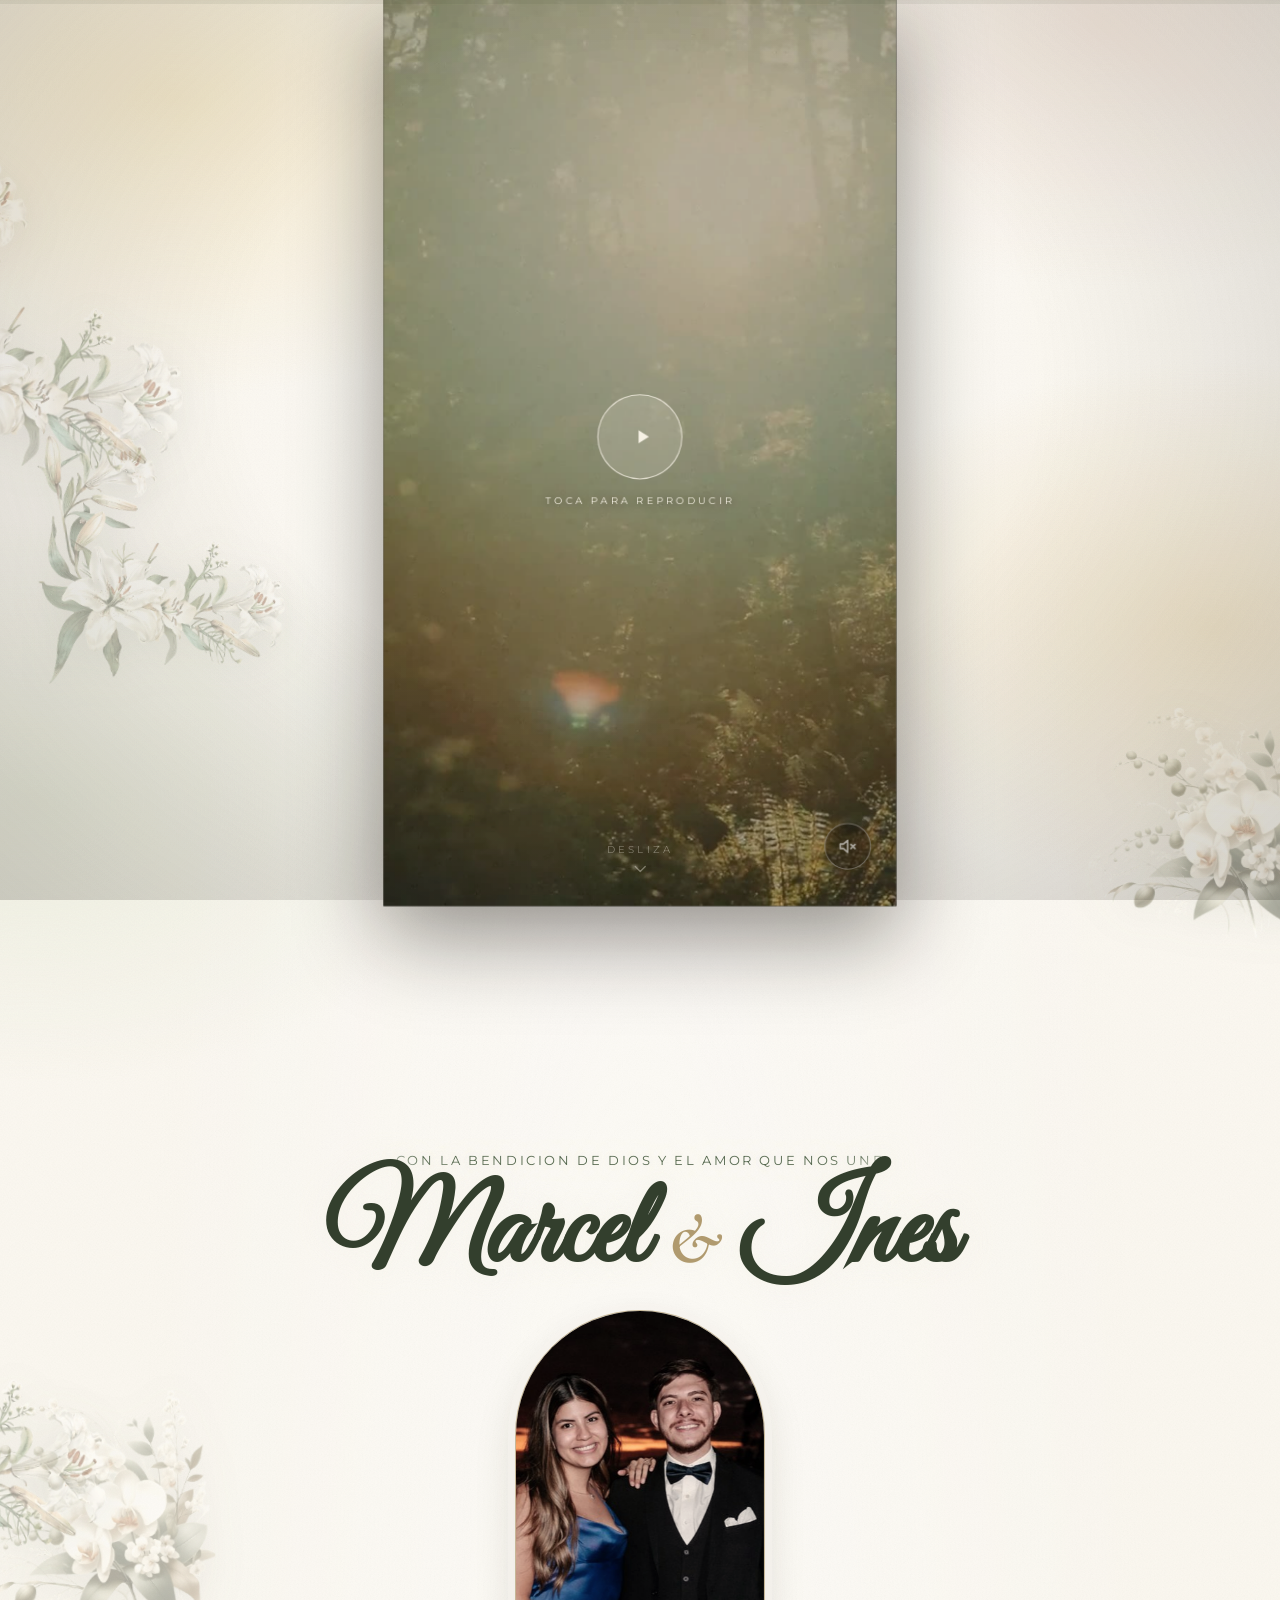
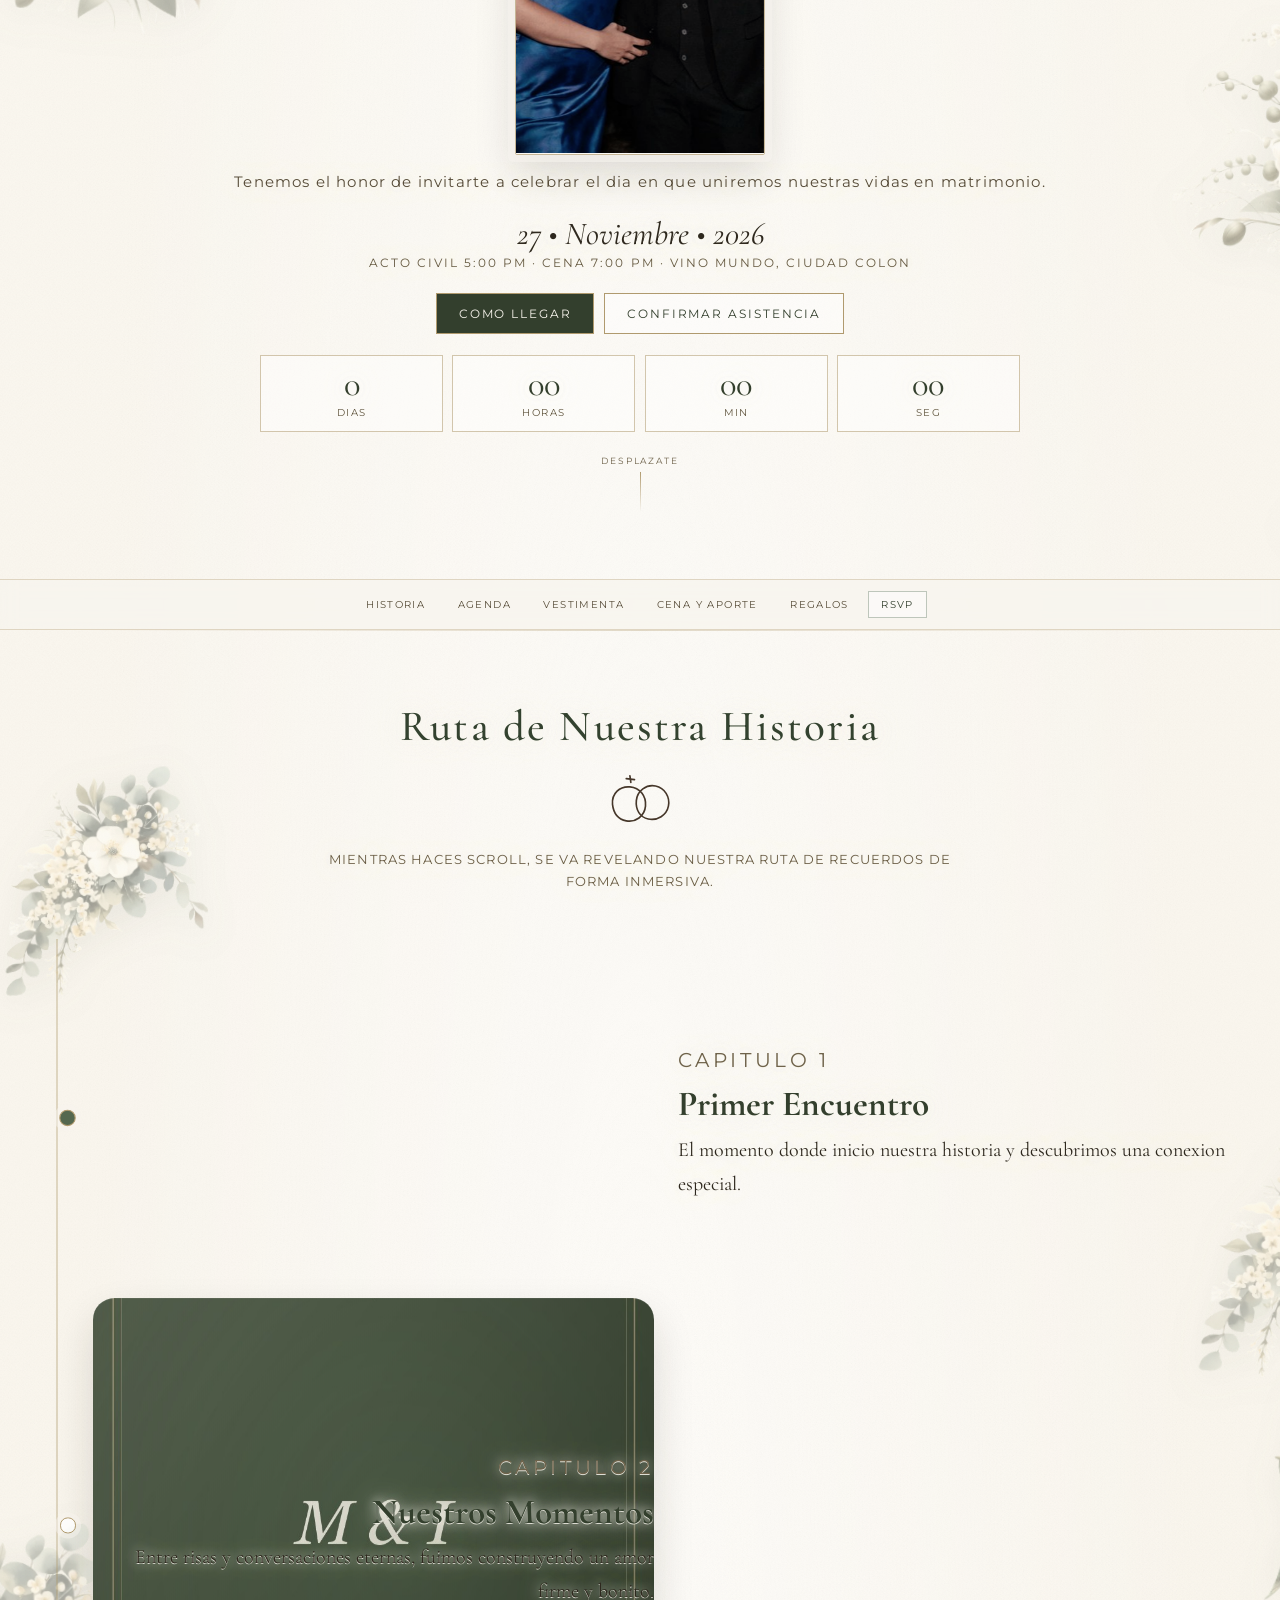
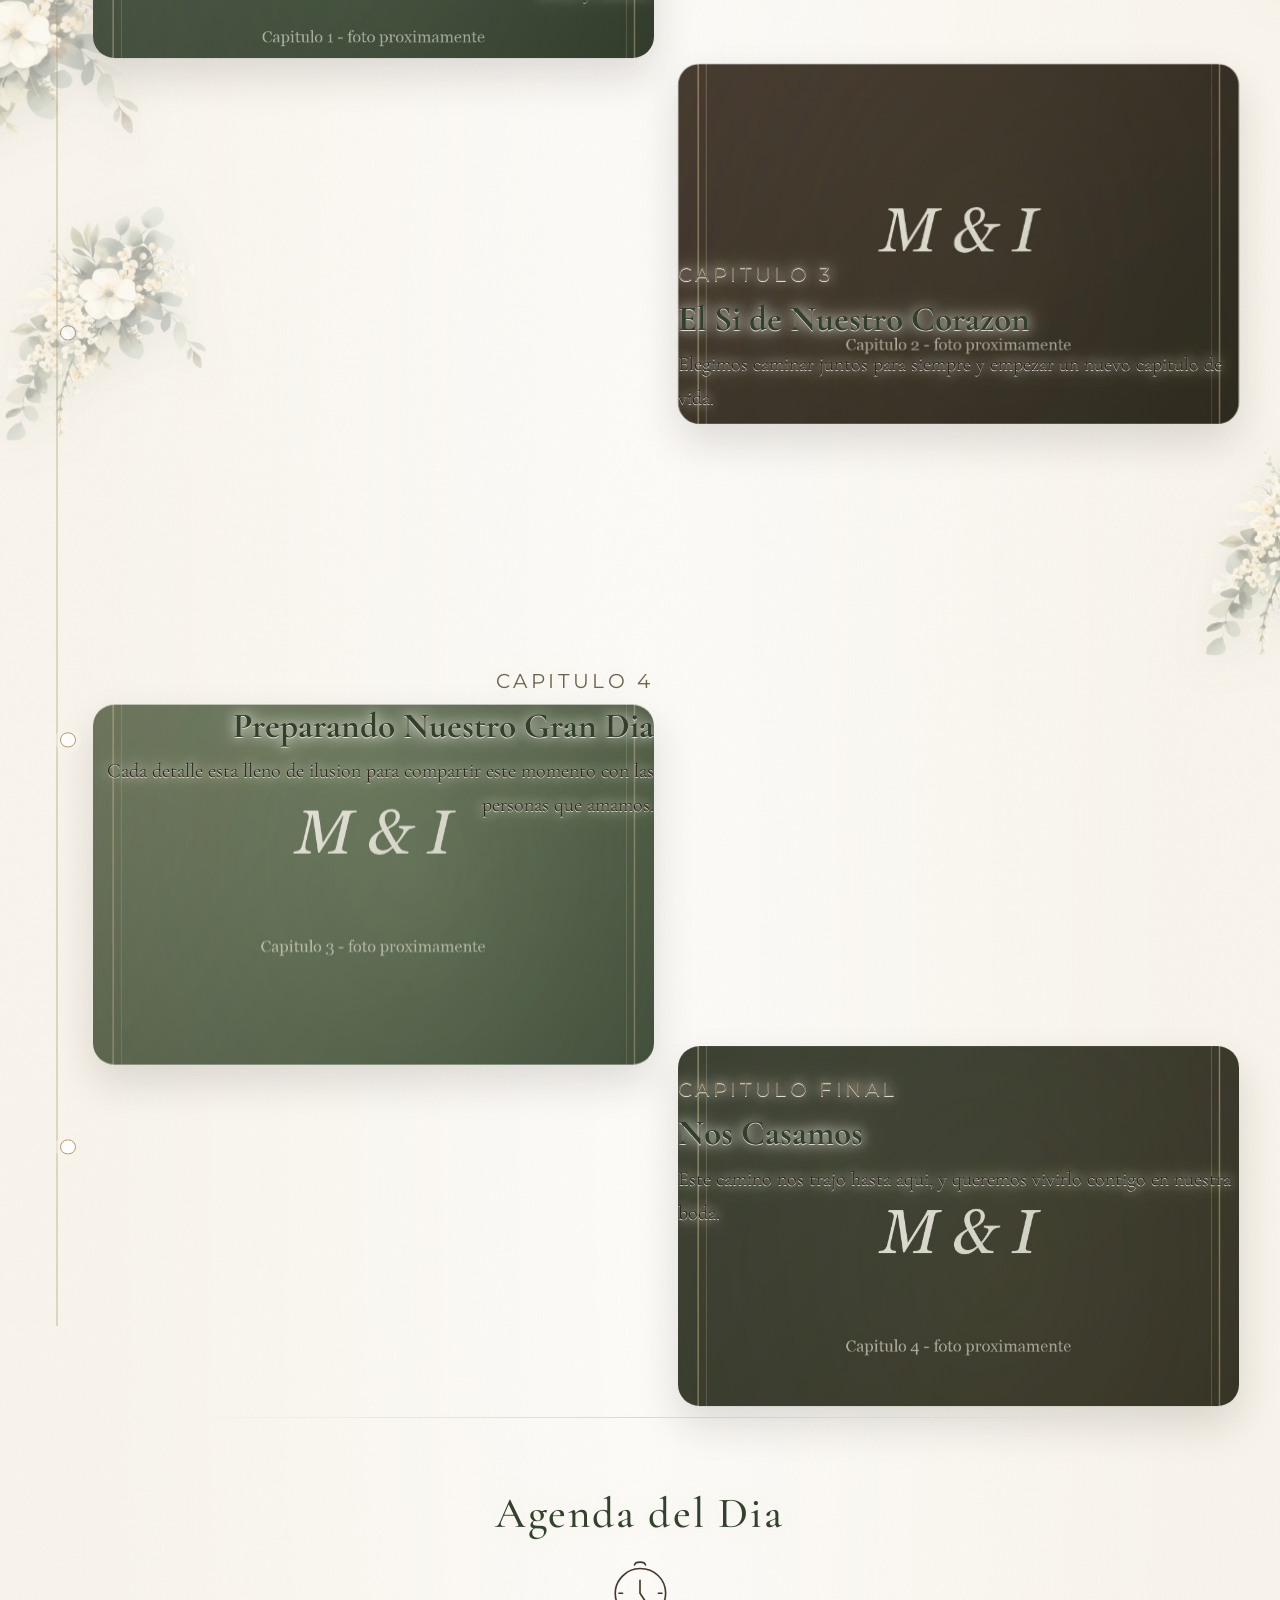
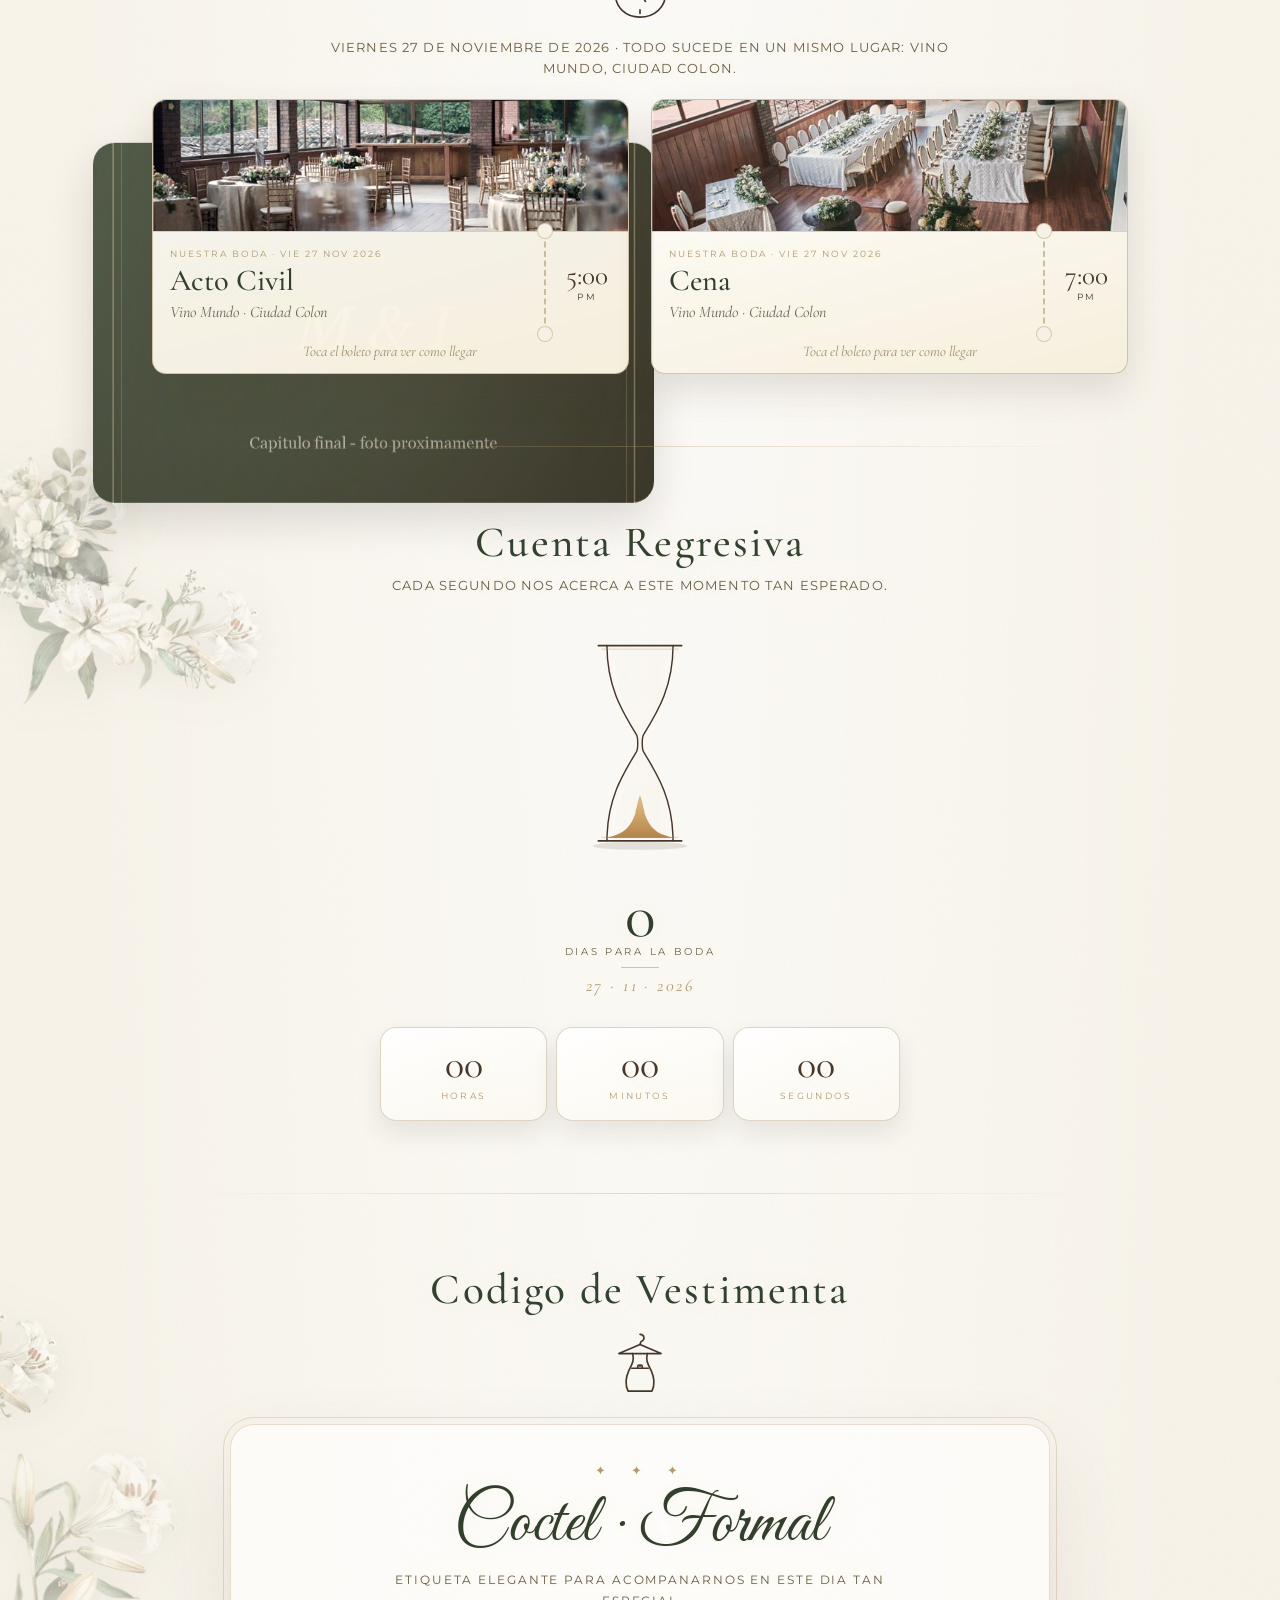
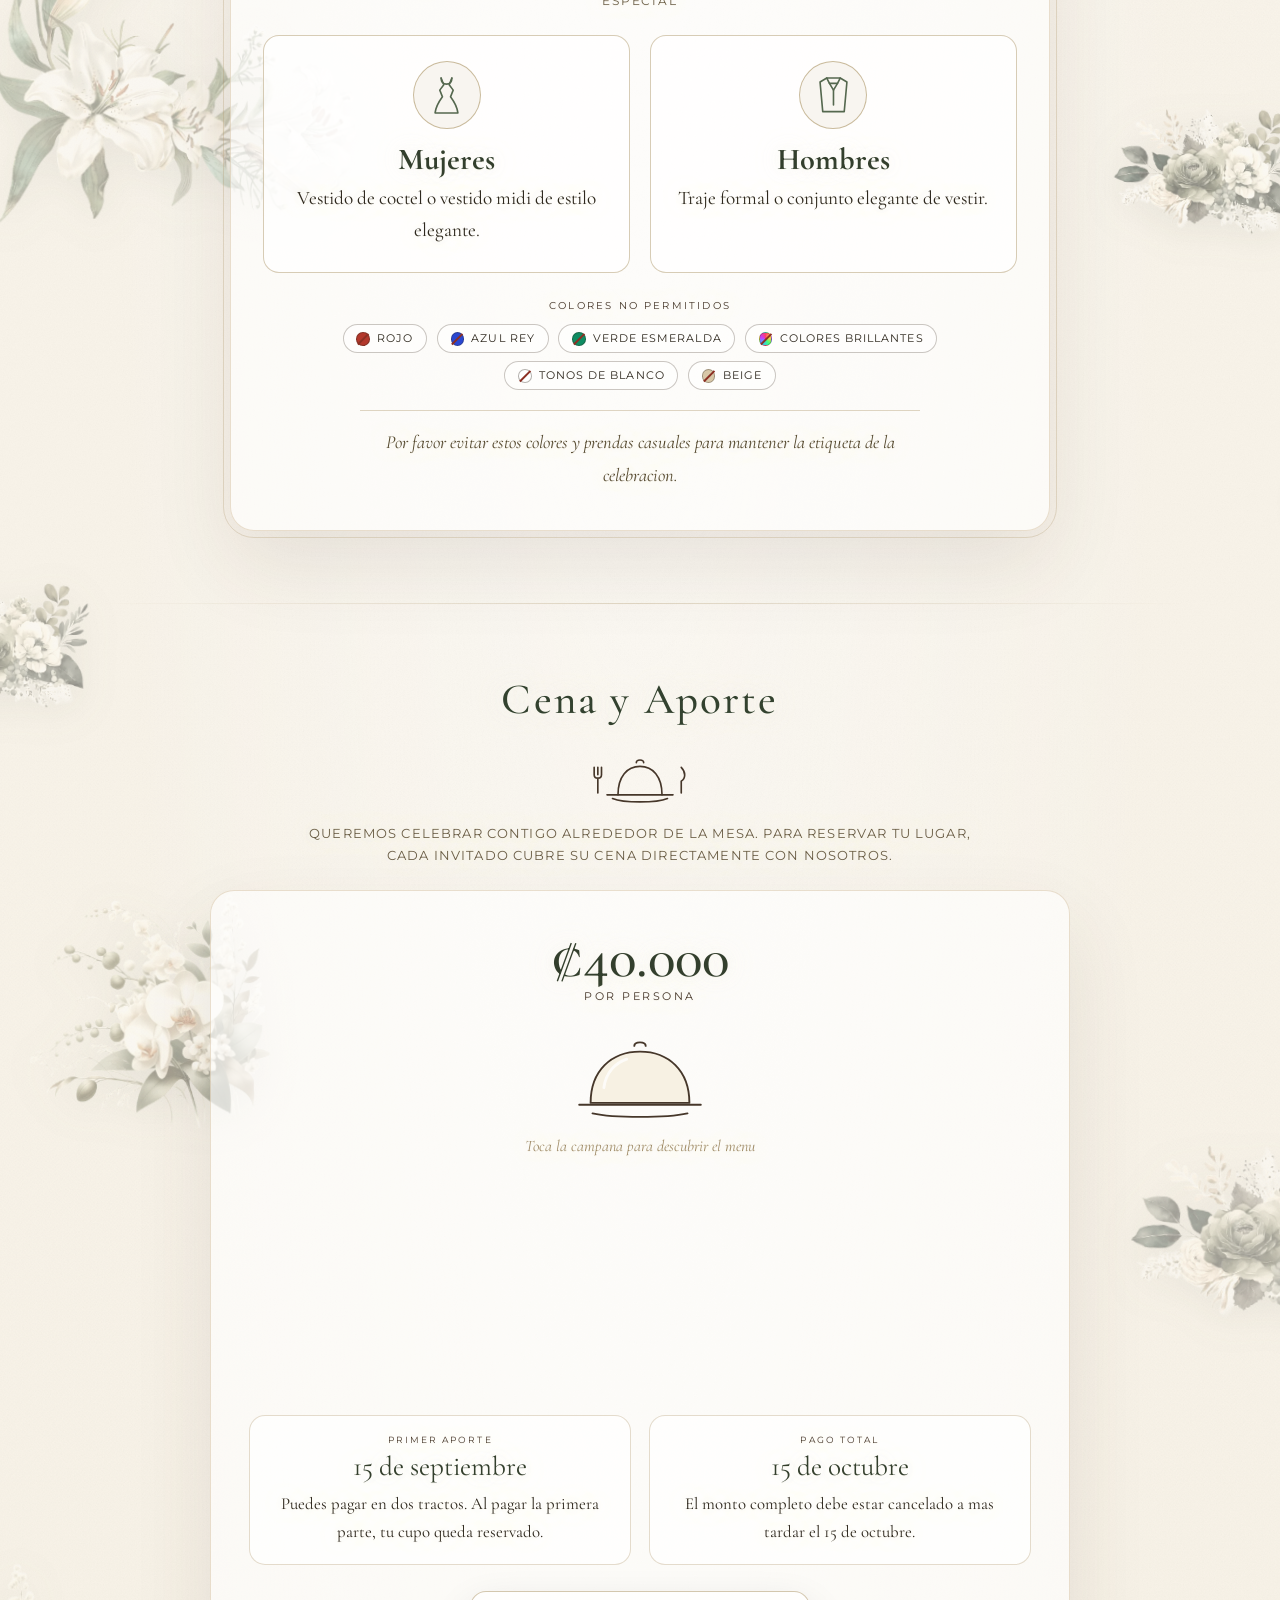
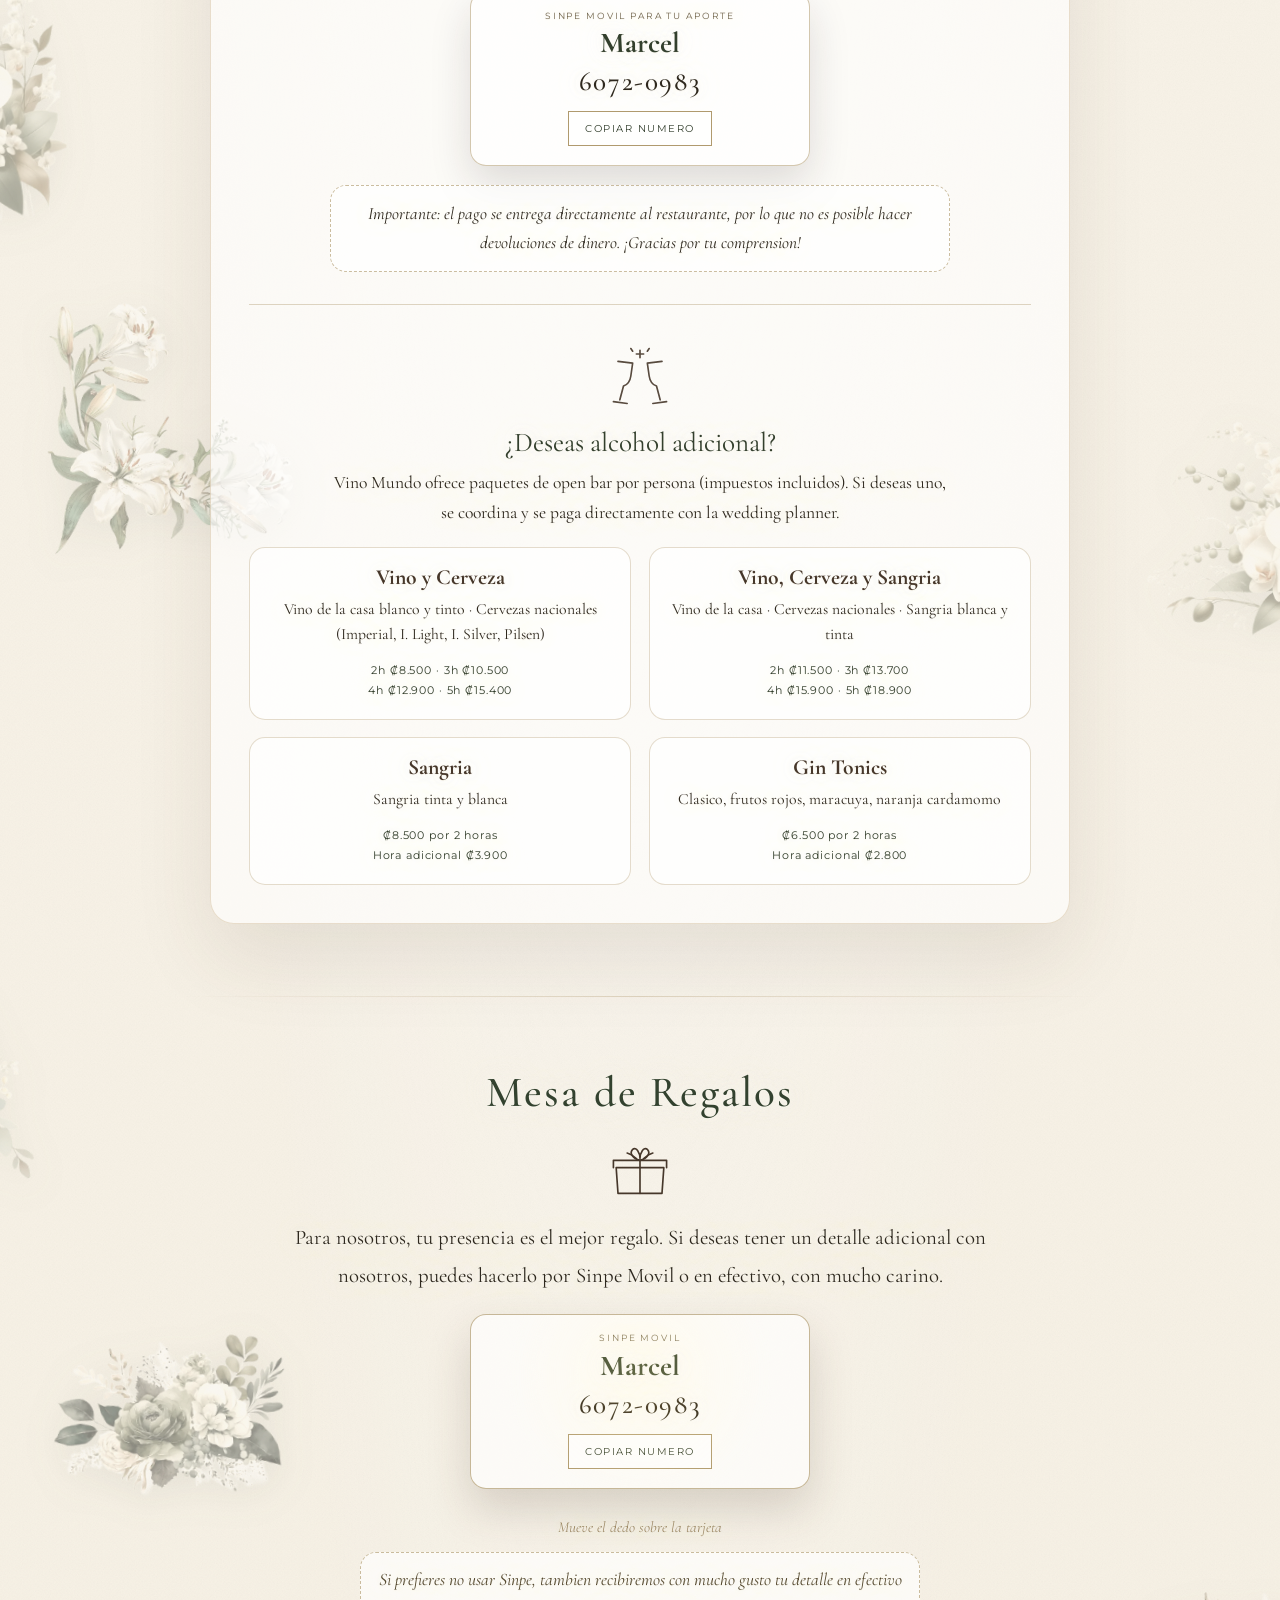
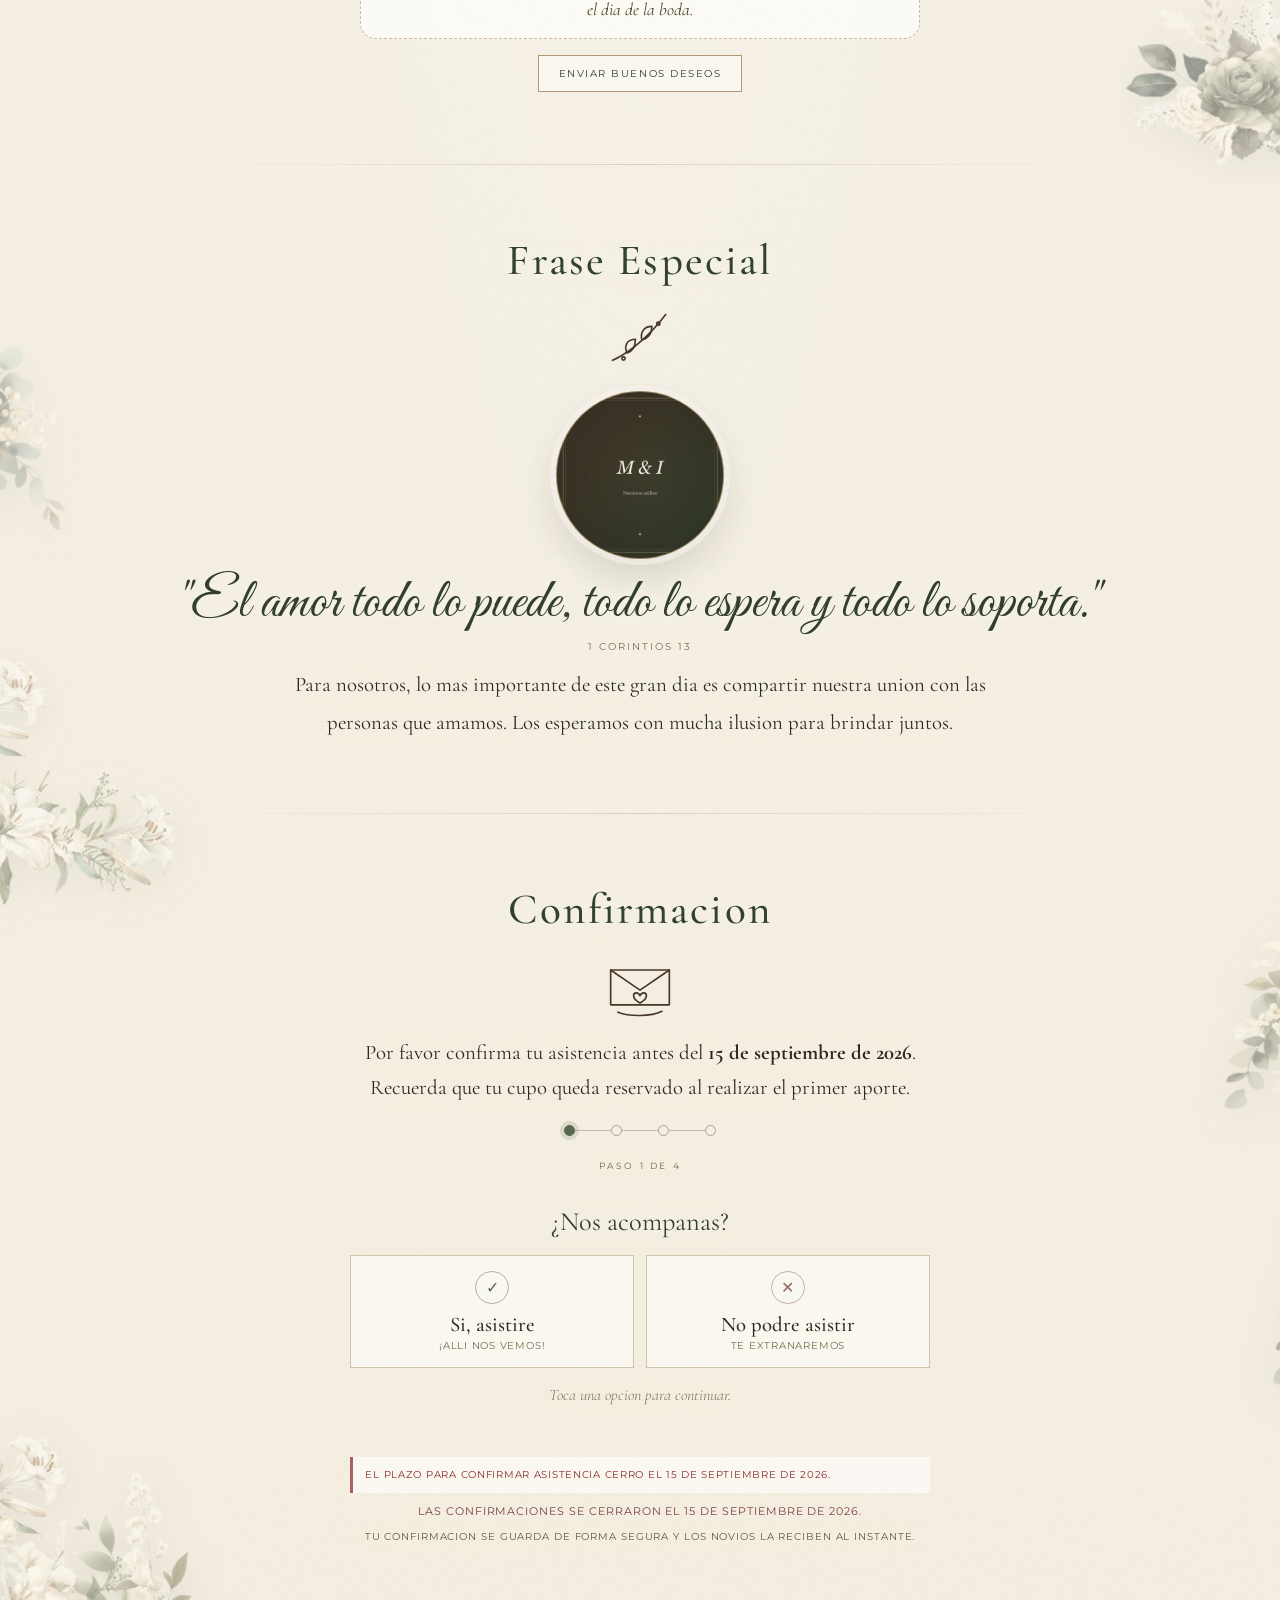
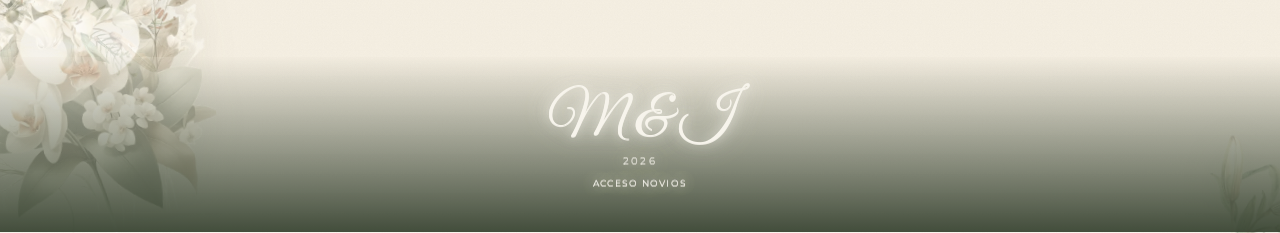
==== commit 12d55142: "El monograma M & I ya no se corta en movil" ====
--- a/invitation.html
+++ b/invitation.html
@@ -18,8 +18,8 @@
   <meta property="og:title" content="Marcel & Inés · ¡Nos casamos! 💍" />
   <meta property="og:description" content="Viernes 27 de noviembre de 2026 · Acto civil 5:00 PM · Cena 7:00 PM · Vino Mundo, Ciudad Colón. Toca para abrir tu invitación y confirmar tu asistencia." />
   <meta property="og:url" content="https://myi.siriusx.net/invitation.html" />
-  <meta property="og:image" content="https://myi.siriusx.net/og-image.jpg?v=20260903k" />
-  <meta property="og:image:secure_url" content="https://myi.siriusx.net/og-image.jpg?v=20260903k" />
+  <meta property="og:image" content="https://myi.siriusx.net/og-image.jpg?v=20260903m" />
+  <meta property="og:image:secure_url" content="https://myi.siriusx.net/og-image.jpg?v=20260903m" />
   <meta property="og:image:type" content="image/jpeg" />
   <meta property="og:image:width" content="1200" />
   <meta property="og:image:height" content="630" />
@@ -28,13 +28,13 @@
   <meta name="twitter:card" content="summary_large_image" />
   <meta name="twitter:title" content="Marcel & Inés · ¡Nos casamos! 💍" />
   <meta name="twitter:description" content="Viernes 27 de noviembre de 2026 · Acto civil 5:00 PM · Cena 7:00 PM. Toca para abrir tu invitación y confirmar tu asistencia." />
-  <meta name="twitter:image" content="https://myi.siriusx.net/og-image.jpg?v=20260903k" />
+  <meta name="twitter:image" content="https://myi.siriusx.net/og-image.jpg?v=20260903m" />
   <link rel="preconnect" href="https://fonts.googleapis.com" />
   <link rel="preconnect" href="https://fonts.gstatic.com" crossorigin />
   <link href="https://fonts.googleapis.com/css2?family=Cormorant+Garamond:ital,wght@0,300;0,400;0,500;1,300;1,400&family=Great+Vibes&family=Montserrat:wght@200;300;400;500&display=swap" rel="stylesheet" />
   <link rel="preload" as="image" href="novios-6.jpg" fetchpriority="high" />
   <link rel="preload" as="image" href="textura-2.webp" />
-  <link rel="stylesheet" href="invite.css?v=20260903k" />
+  <link rel="stylesheet" href="invite.css?v=20260903m" />
 </head>
 <body>
   <div class="progress-track" aria-hidden="true">
@@ -50,13 +50,13 @@
   <!-- ░░ SAVE THE DATE — el trailer vuela y se acopla al arco del hero ░░ -->
   <section class="video-intro" id="video-intro" aria-label="Save the date">
     <video id="ambient-video" class="video-intro__ambient" muted loop playsinline preload="metadata" aria-hidden="true">
-      <source src="savethedate.m4v?v=20260903k" type="video/mp4">
-      <source src="savethedate.mp4?v=20260903k" type="video/mp4">
+      <source src="savethedate.m4v?v=20260903m" type="video/mp4">
+      <source src="savethedate.mp4?v=20260903m" type="video/mp4">
     </video>
     <div class="video-intro__frame" id="video-frame">
-      <video id="intro-video" class="video-intro__video" poster="savethedate-poster.jpg?v=20260903k" autoplay muted playsinline webkit-playsinline preload="auto">
-        <source src="savethedate.m4v?v=20260903k" type="video/mp4">
-        <source src="savethedate.mp4?v=20260903k" type="video/mp4">
+      <video id="intro-video" class="video-intro__video" poster="savethedate-poster.jpg?v=20260903m" autoplay muted playsinline webkit-playsinline preload="auto">
+        <source src="savethedate.m4v?v=20260903m" type="video/mp4">
+        <source src="savethedate.mp4?v=20260903m" type="video/mp4">
       </video>
       <button type="button" class="video-intro__tap" id="video-tap" hidden aria-label="Reproducir el video">
         <span class="video-intro__tap-disc" aria-hidden="true">
@@ -690,7 +690,7 @@
     <p class="footer__admin"><a href="panel-login.html" target="_top">Acceso novios</a></p>
   </footer>
 
-  <script src="rsvp-api.js?v=20260903k"></script>
-  <script src="invite.js?v=20260903k"></script>
+  <script src="rsvp-api.js?v=20260903m"></script>
+  <script src="invite.js?v=20260903m"></script>
 </body>
 </html>
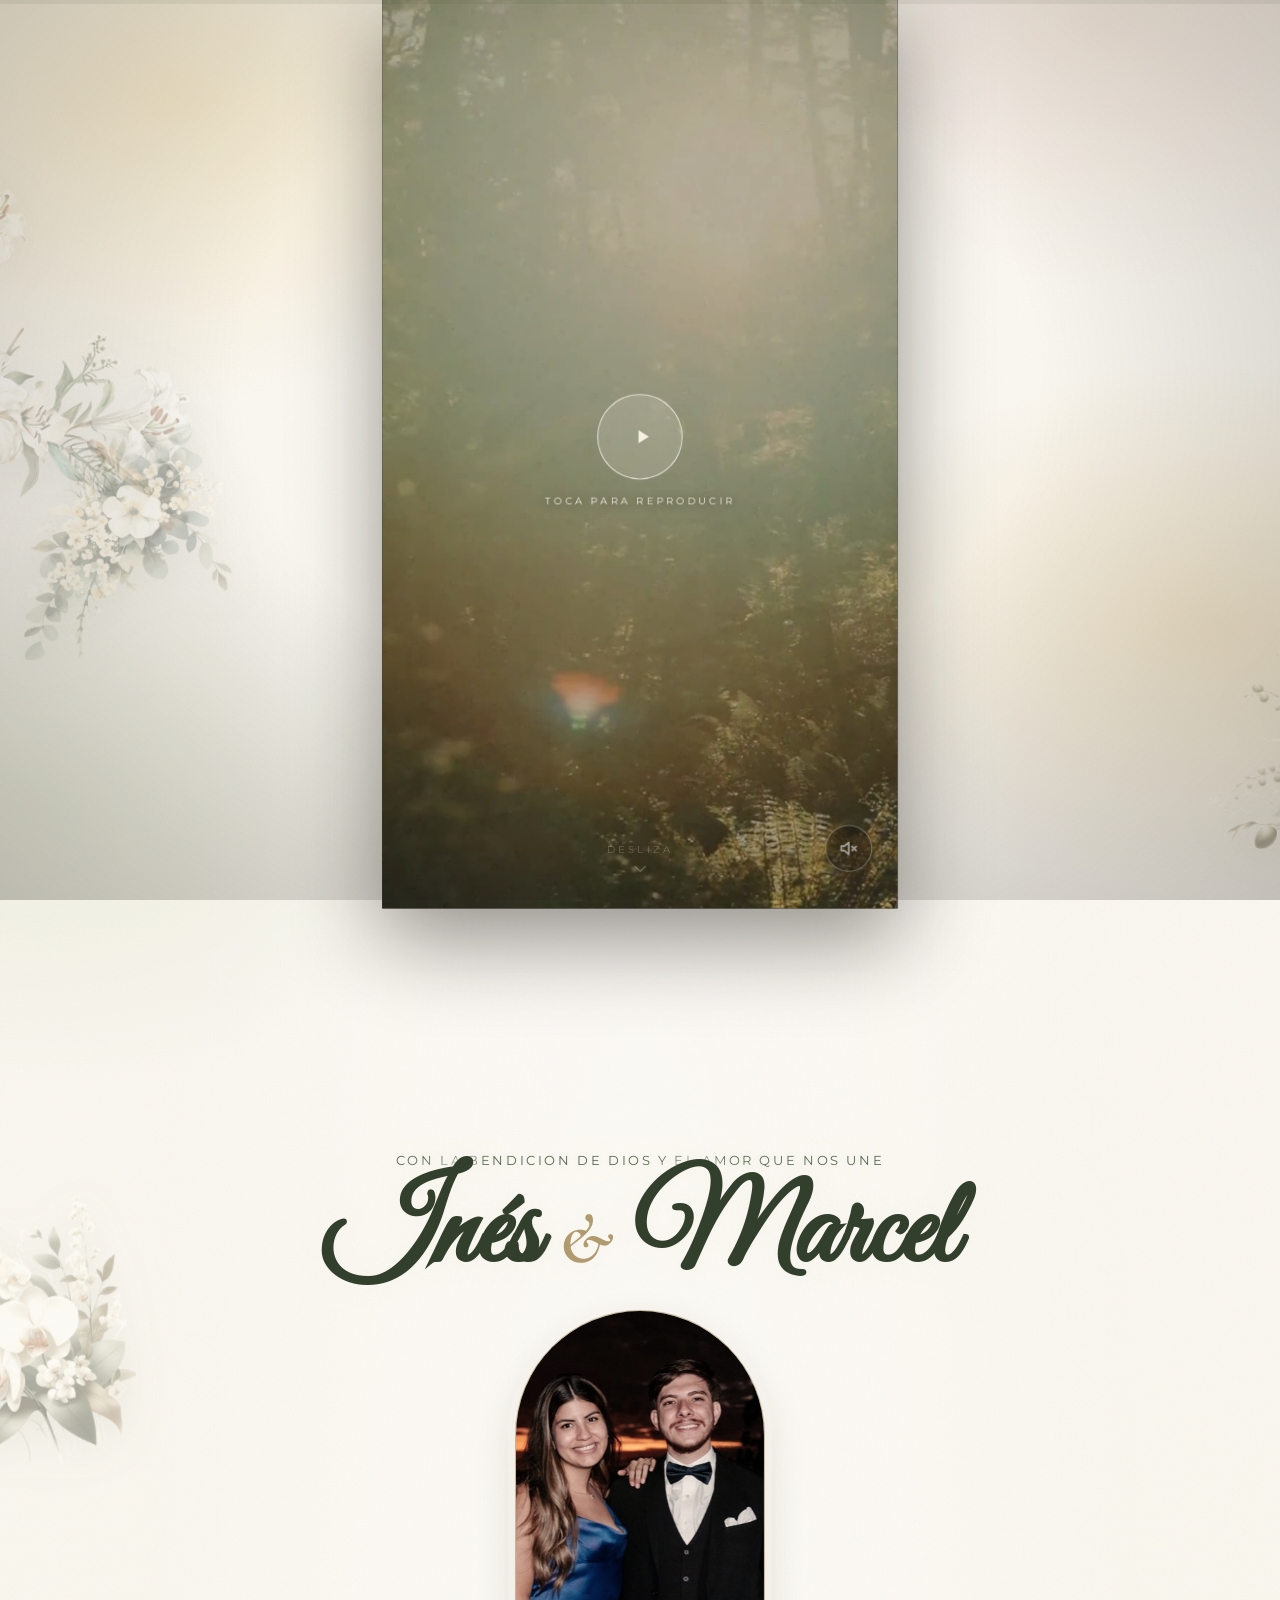
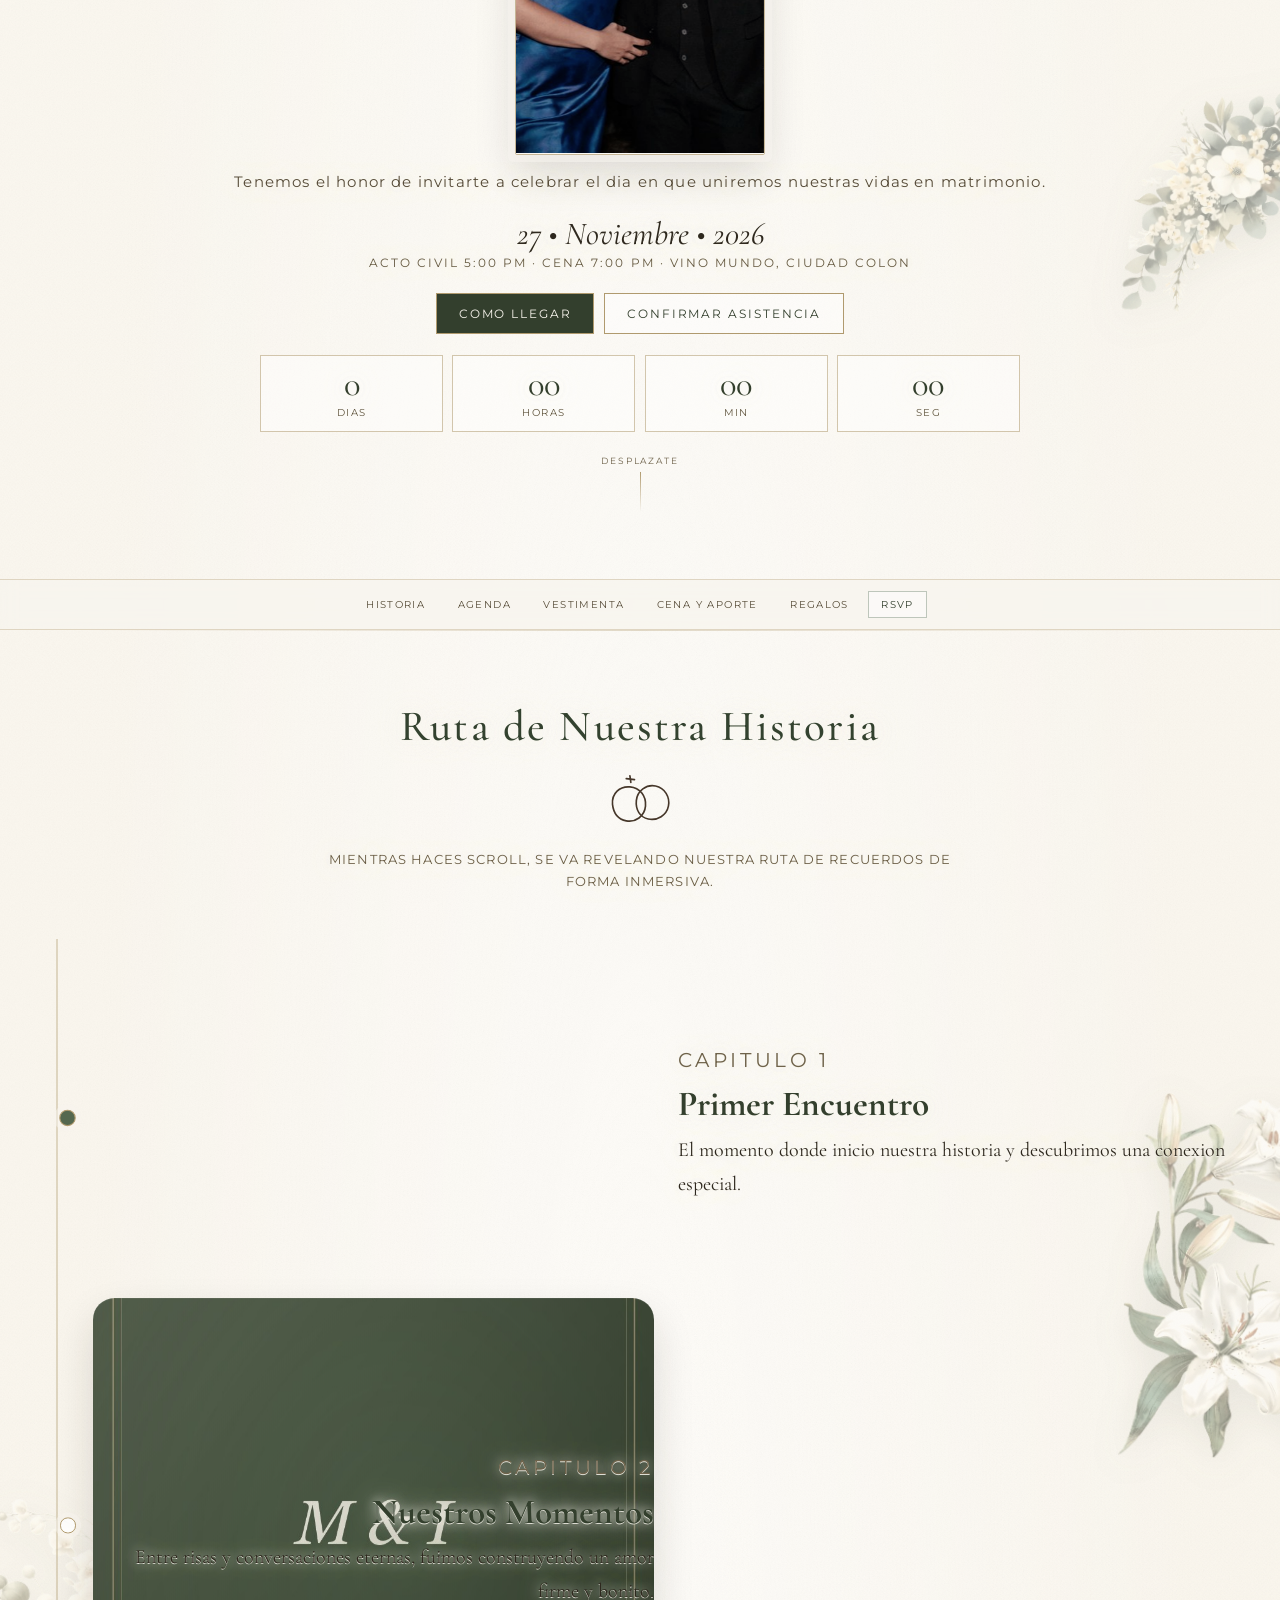
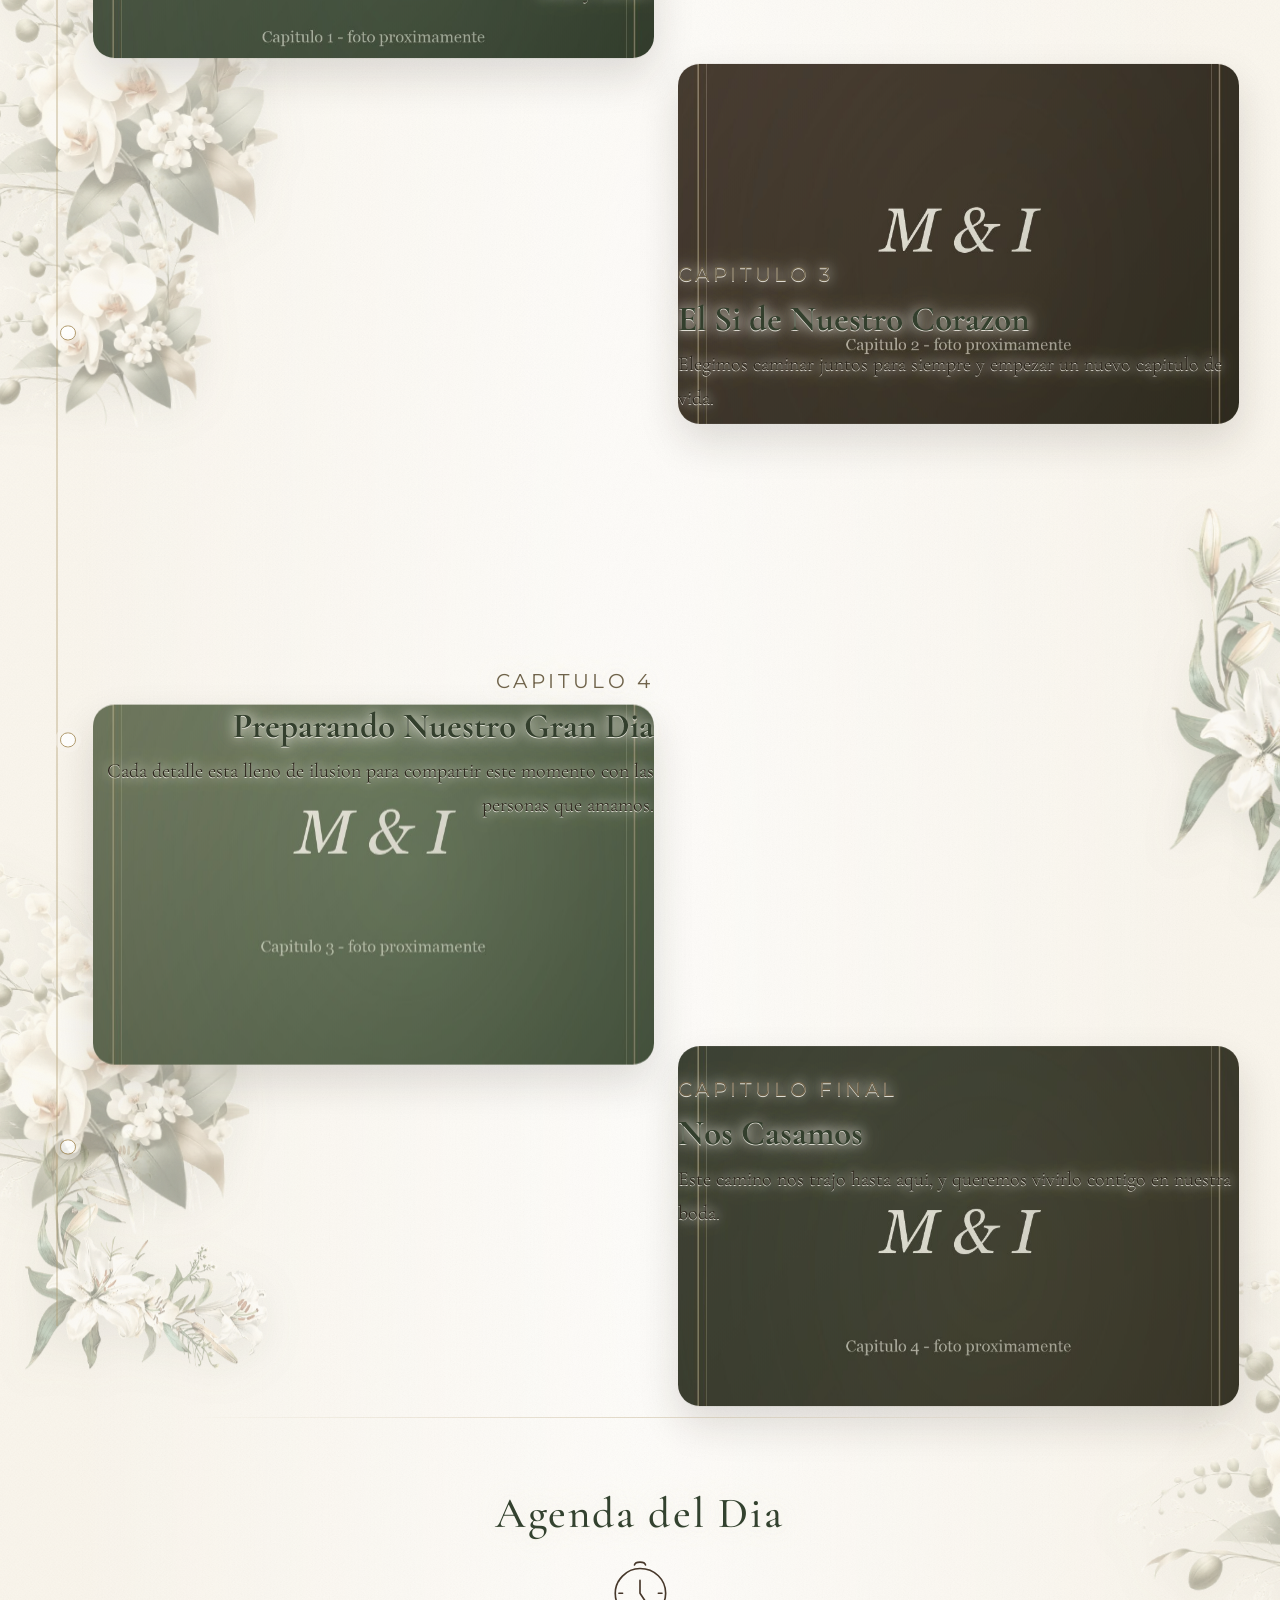
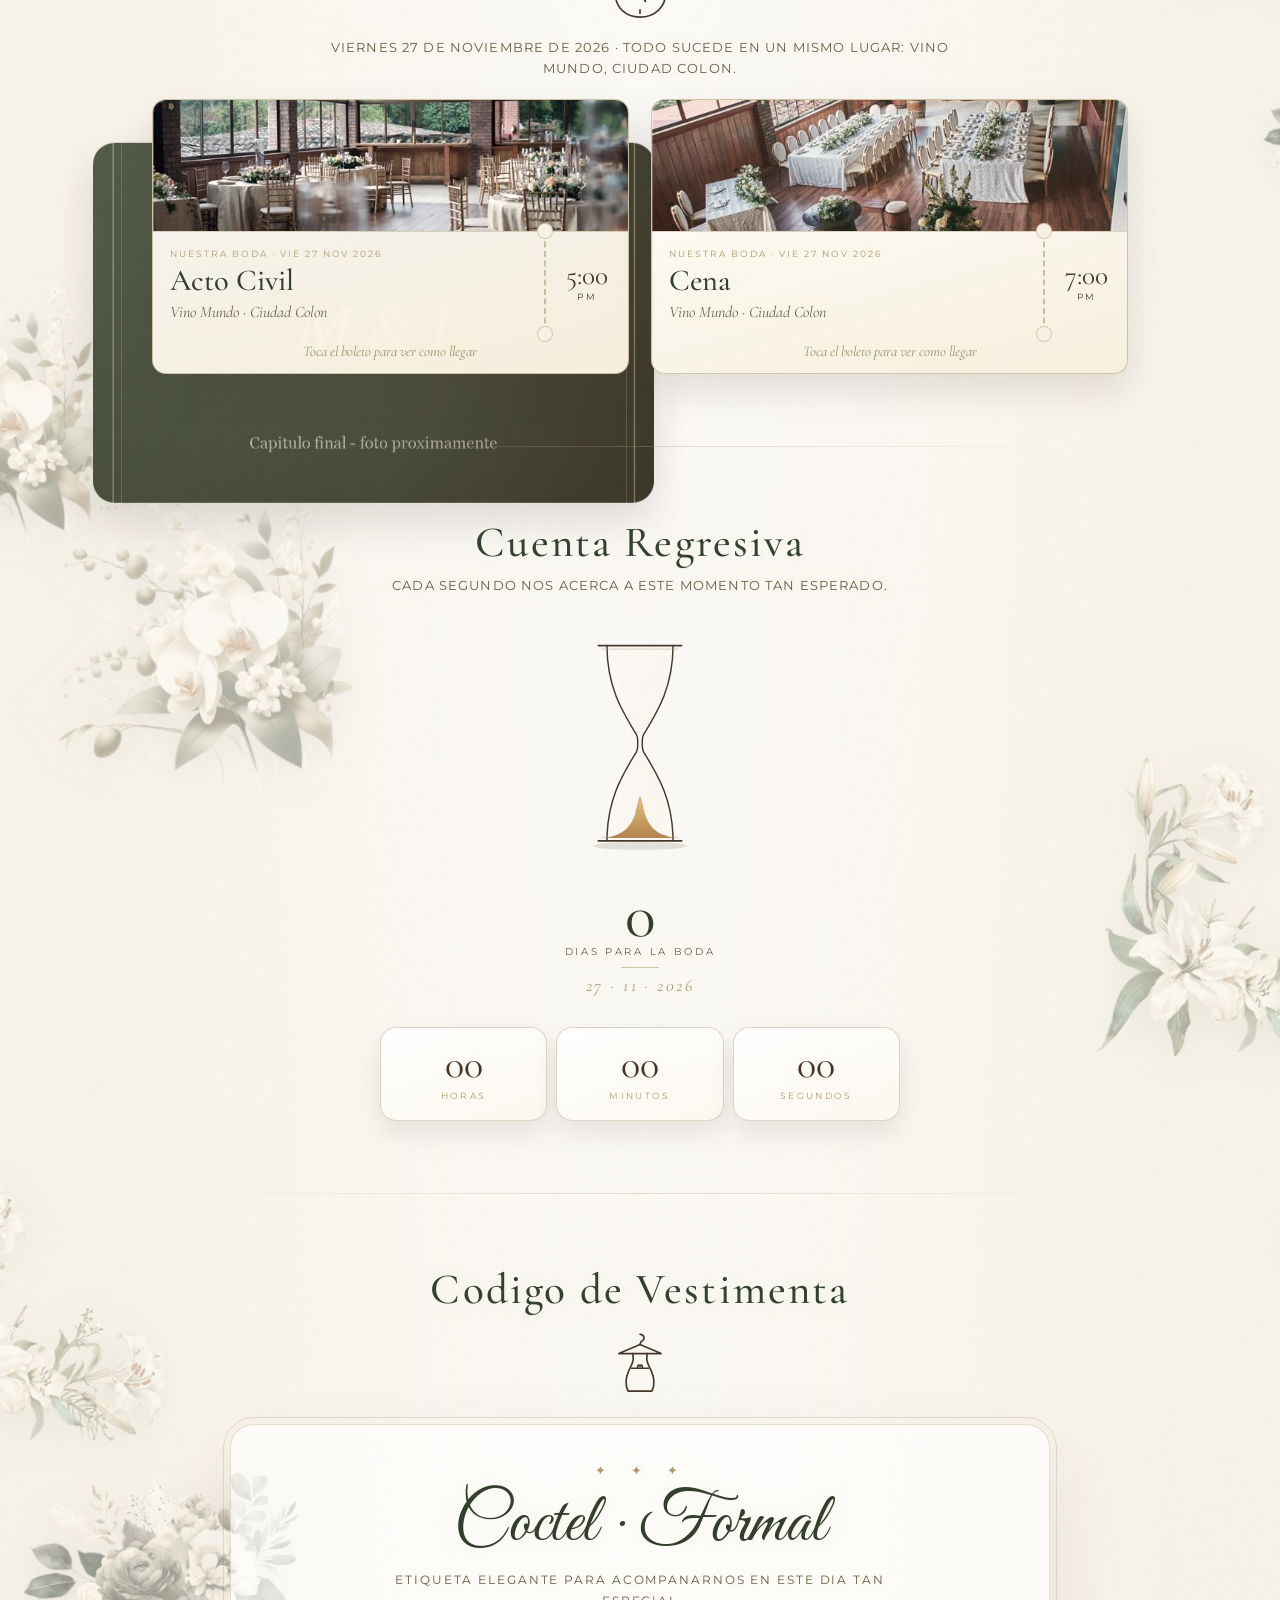
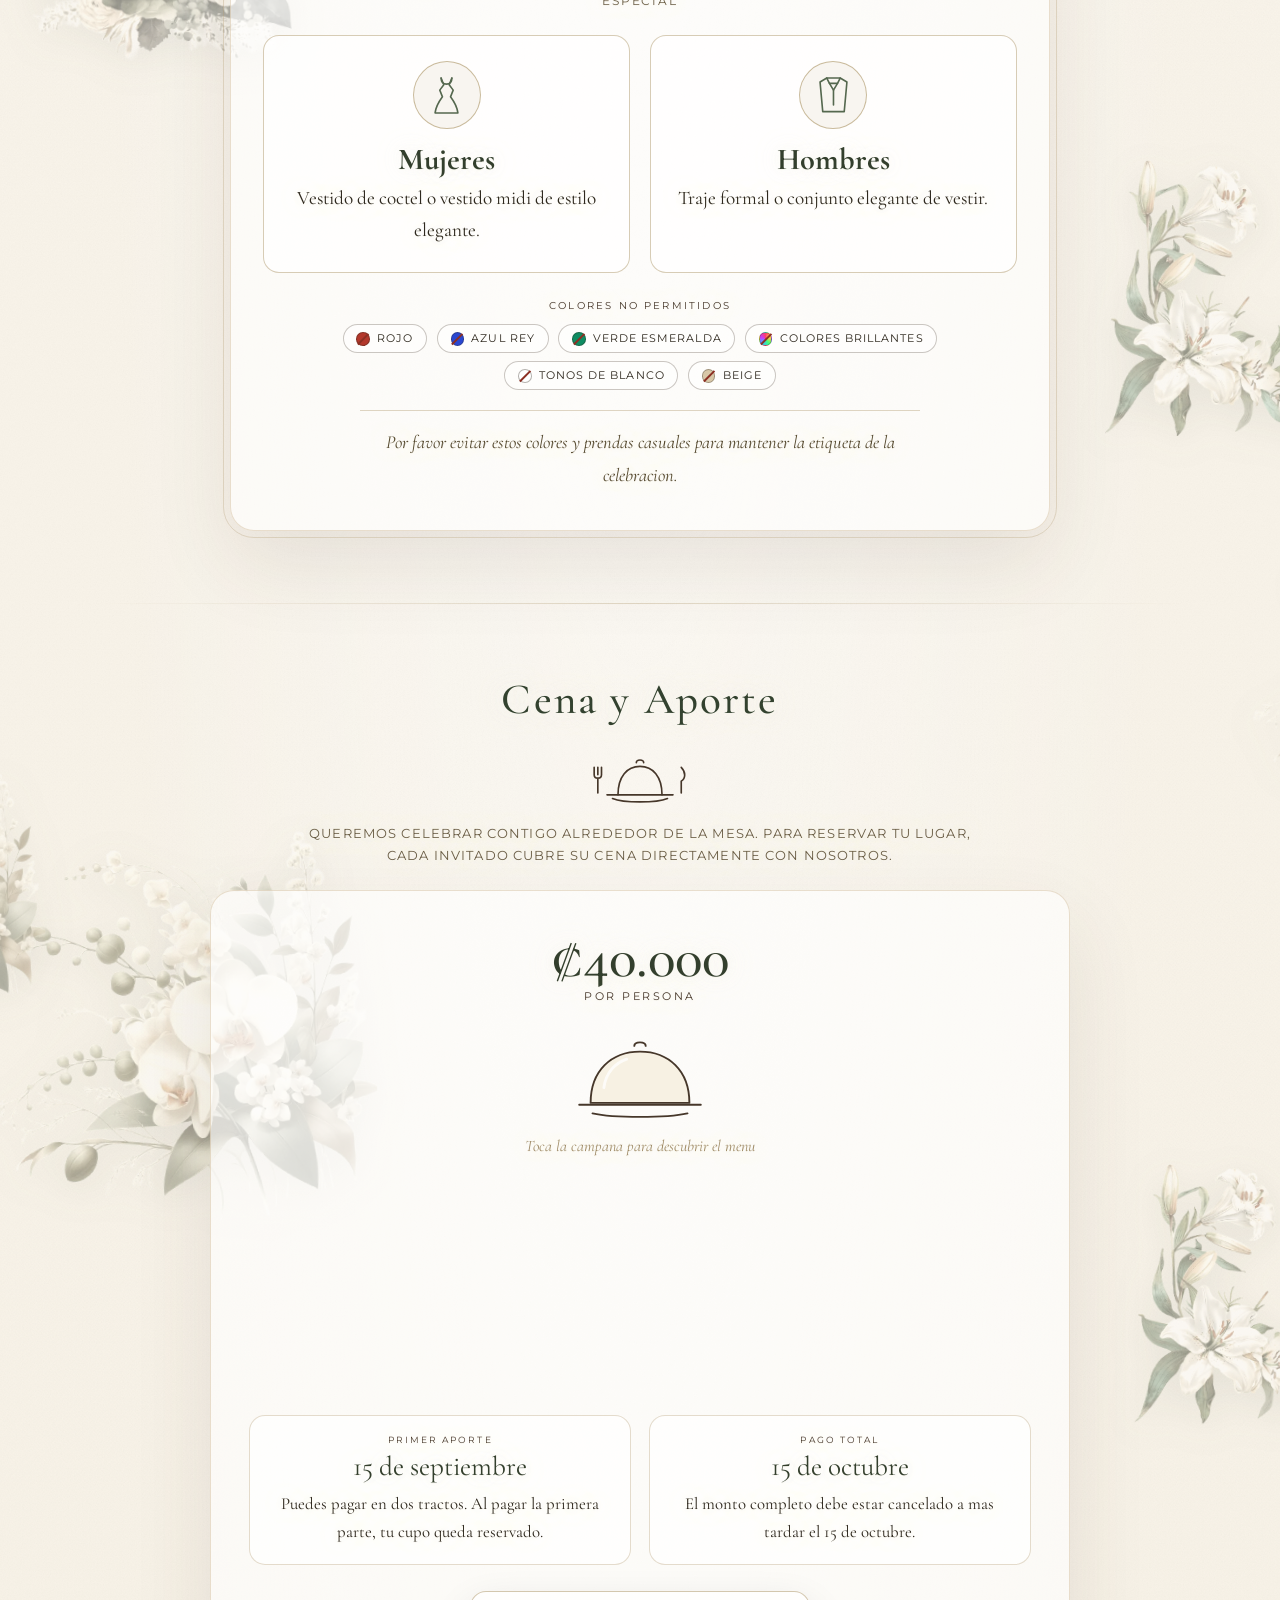
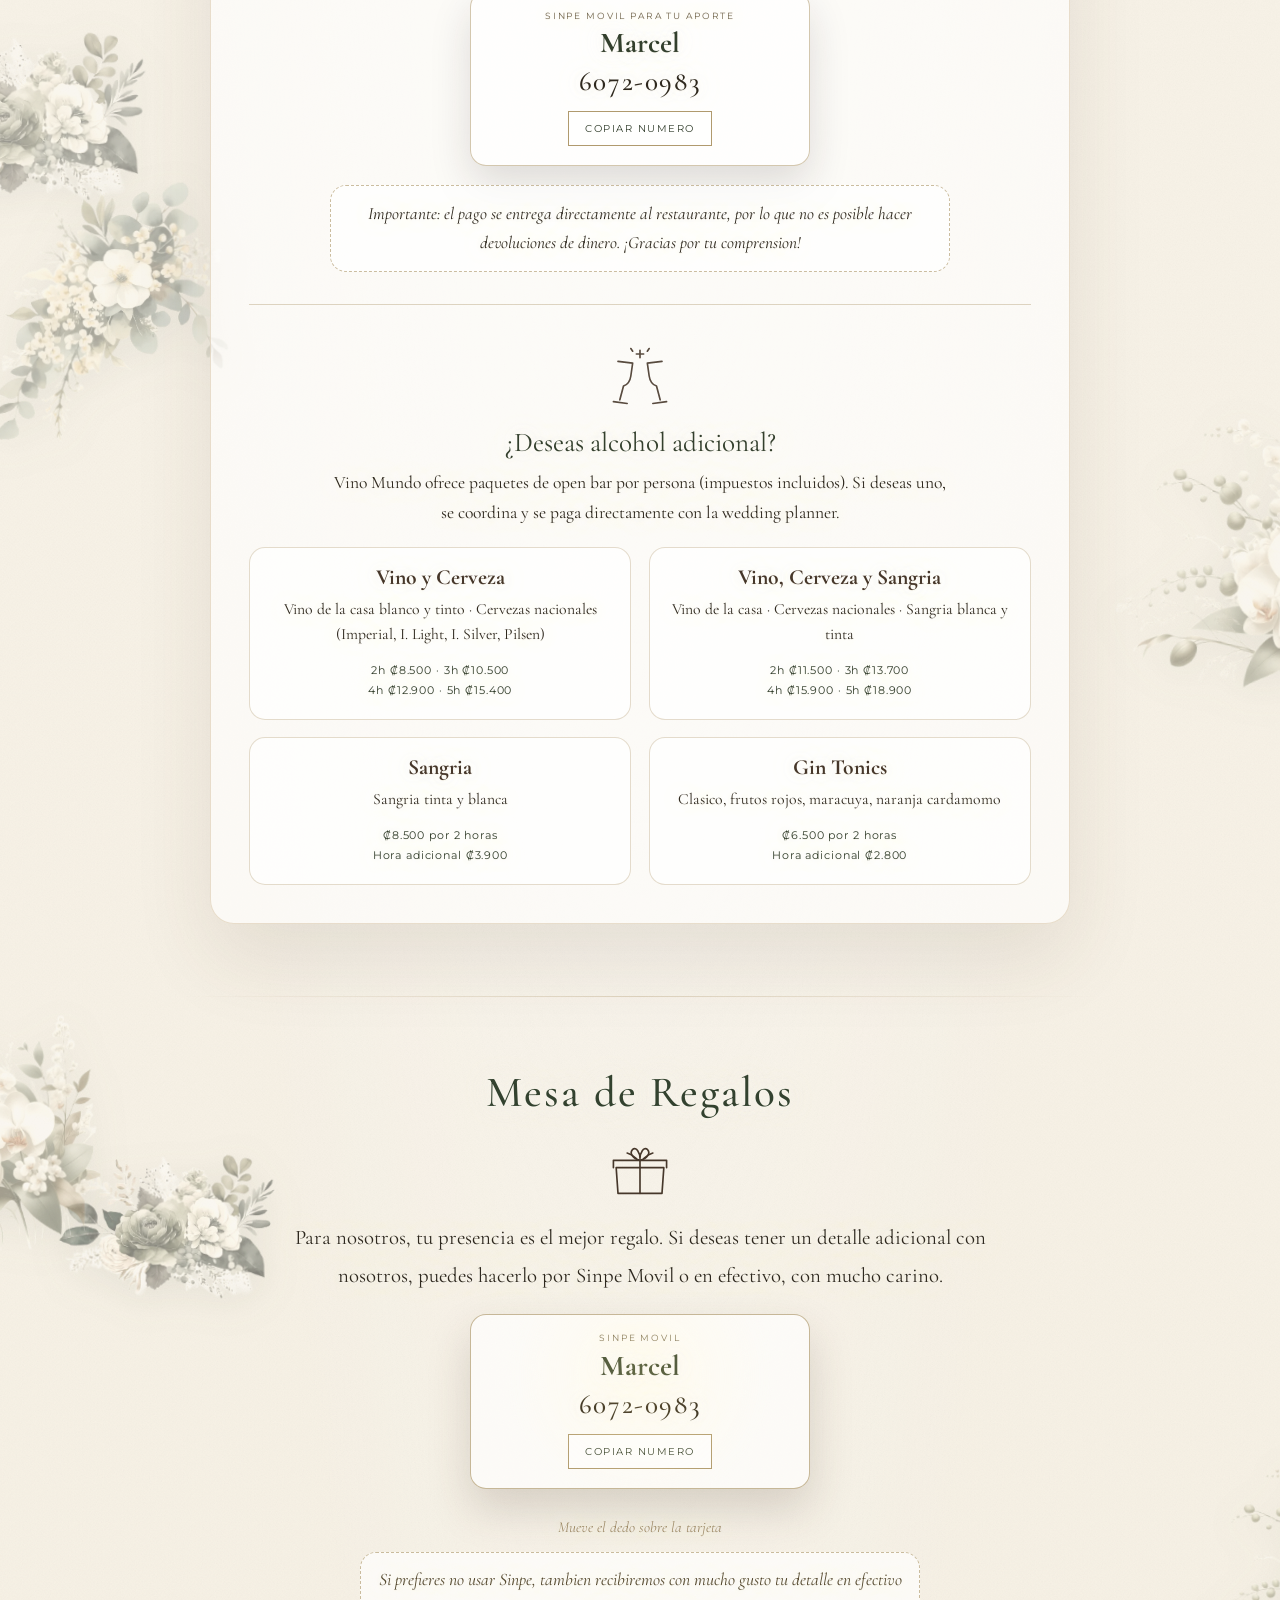
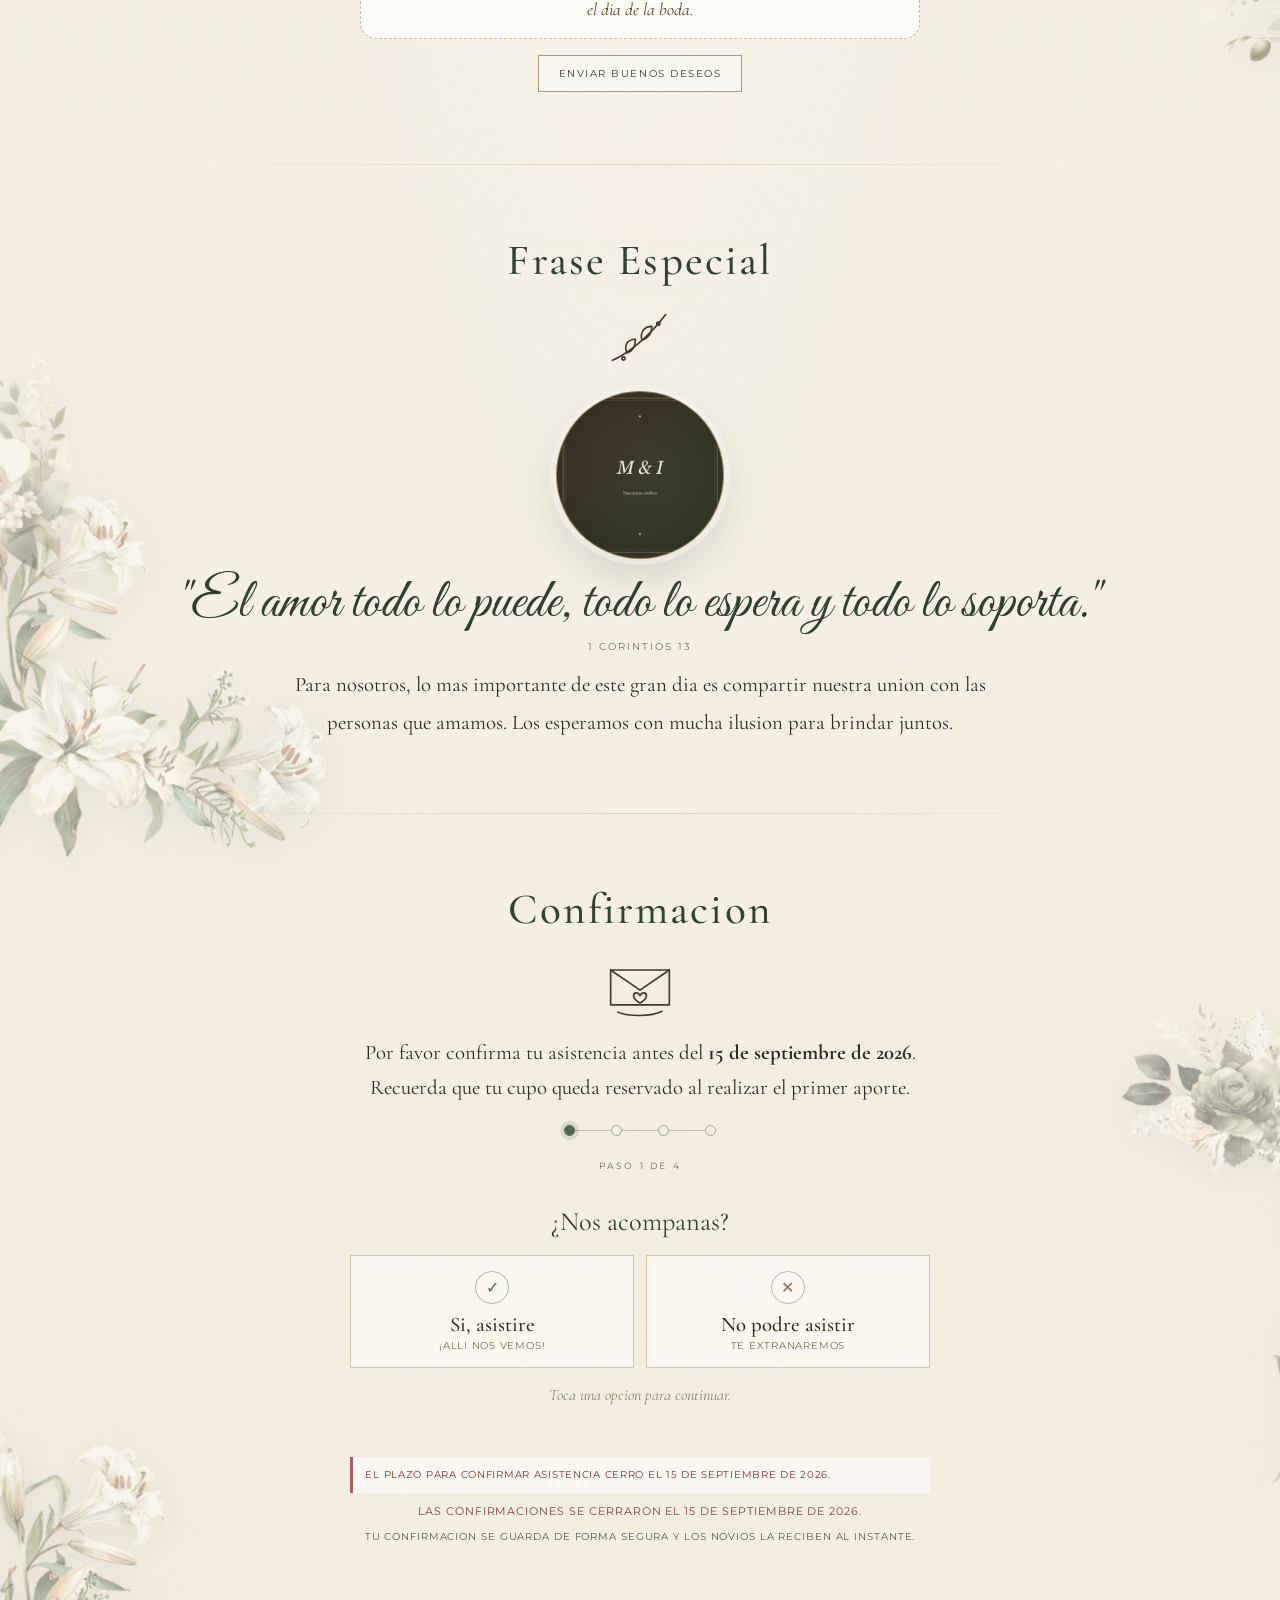
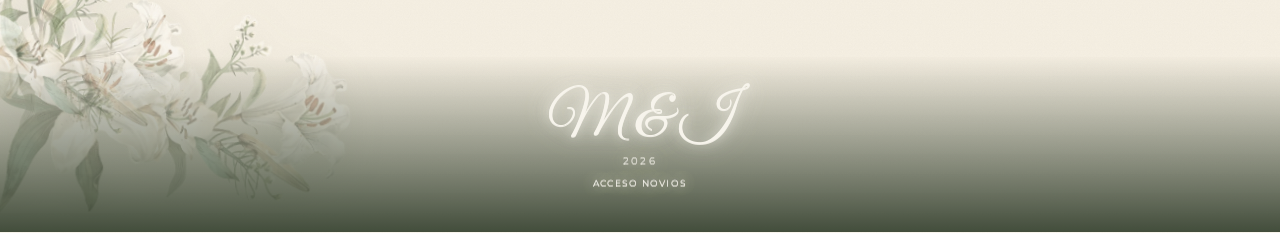
==== commit 63176347: "Ines primero: los nombres cambian de orden en toda la invitacion" ====
--- a/invitation.html
+++ b/invitation.html
@@ -4,7 +4,7 @@
   <meta charset="UTF-8" />
   <meta name="viewport" content="width=device-width, initial-scale=1.0" />
   <meta name="theme-color" content="#efe9dc" />
-  <title>Marcel & Inés — Invitación</title>
+  <title>Inés & Marcel — Invitación</title>
 
   <meta name="description" content="Te invitamos a celebrar nuestra boda. Viernes 27 de noviembre de 2026 · Acto civil 5:00 PM · Cena 7:00 PM · Vino Mundo, Ciudad Colón. Confirma tu asistencia aquí." />
   <link rel="canonical" href="https://myi.siriusx.net/invitation.html" />
@@ -15,26 +15,26 @@
   <meta property="og:type" content="website" />
   <meta property="og:site_name" content="Boda Marcel & Inés" />
   <meta property="og:locale" content="es_CR" />
-  <meta property="og:title" content="Marcel & Inés · ¡Nos casamos! 💍" />
+  <meta property="og:title" content="Inés & Marcel · ¡Nos casamos! 💍" />
   <meta property="og:description" content="Viernes 27 de noviembre de 2026 · Acto civil 5:00 PM · Cena 7:00 PM · Vino Mundo, Ciudad Colón. Toca para abrir tu invitación y confirmar tu asistencia." />
   <meta property="og:url" content="https://myi.siriusx.net/invitation.html" />
-  <meta property="og:image" content="https://myi.siriusx.net/og-image.jpg?v=20260903m" />
-  <meta property="og:image:secure_url" content="https://myi.siriusx.net/og-image.jpg?v=20260903m" />
+  <meta property="og:image" content="https://myi.siriusx.net/og-image.jpg?v=20260903n" />
+  <meta property="og:image:secure_url" content="https://myi.siriusx.net/og-image.jpg?v=20260903n" />
   <meta property="og:image:type" content="image/jpeg" />
   <meta property="og:image:width" content="1200" />
   <meta property="og:image:height" content="630" />
   <meta property="og:image:alt" content="Invitación a la boda de Marcel e Inés — Viernes 27 de noviembre de 2026" />
 
   <meta name="twitter:card" content="summary_large_image" />
-  <meta name="twitter:title" content="Marcel & Inés · ¡Nos casamos! 💍" />
+  <meta name="twitter:title" content="Inés & Marcel · ¡Nos casamos! 💍" />
   <meta name="twitter:description" content="Viernes 27 de noviembre de 2026 · Acto civil 5:00 PM · Cena 7:00 PM. Toca para abrir tu invitación y confirmar tu asistencia." />
-  <meta name="twitter:image" content="https://myi.siriusx.net/og-image.jpg?v=20260903m" />
+  <meta name="twitter:image" content="https://myi.siriusx.net/og-image.jpg?v=20260903n" />
   <link rel="preconnect" href="https://fonts.googleapis.com" />
   <link rel="preconnect" href="https://fonts.gstatic.com" crossorigin />
   <link href="https://fonts.googleapis.com/css2?family=Cormorant+Garamond:ital,wght@0,300;0,400;0,500;1,300;1,400&family=Great+Vibes&family=Montserrat:wght@200;300;400;500&display=swap" rel="stylesheet" />
   <link rel="preload" as="image" href="novios-6.jpg" fetchpriority="high" />
   <link rel="preload" as="image" href="textura-2.webp" />
-  <link rel="stylesheet" href="invite.css?v=20260903m" />
+  <link rel="stylesheet" href="invite.css?v=20260903n" />
 </head>
 <body>
   <div class="progress-track" aria-hidden="true">
@@ -50,13 +50,13 @@
   <!-- ░░ SAVE THE DATE — el trailer vuela y se acopla al arco del hero ░░ -->
   <section class="video-intro" id="video-intro" aria-label="Save the date">
     <video id="ambient-video" class="video-intro__ambient" muted loop playsinline preload="metadata" aria-hidden="true">
-      <source src="savethedate.m4v?v=20260903m" type="video/mp4">
-      <source src="savethedate.mp4?v=20260903m" type="video/mp4">
+      <source src="savethedate.m4v?v=20260903n" type="video/mp4">
+      <source src="savethedate.mp4?v=20260903n" type="video/mp4">
     </video>
     <div class="video-intro__frame" id="video-frame">
-      <video id="intro-video" class="video-intro__video" poster="savethedate-poster.jpg?v=20260903m" autoplay muted playsinline webkit-playsinline preload="auto">
-        <source src="savethedate.m4v?v=20260903m" type="video/mp4">
-        <source src="savethedate.mp4?v=20260903m" type="video/mp4">
+      <video id="intro-video" class="video-intro__video" poster="savethedate-poster.jpg?v=20260903n" autoplay muted playsinline webkit-playsinline preload="auto">
+        <source src="savethedate.m4v?v=20260903n" type="video/mp4">
+        <source src="savethedate.mp4?v=20260903n" type="video/mp4">
       </video>
       <button type="button" class="video-intro__tap" id="video-tap" hidden aria-label="Reproducir el video">
         <span class="video-intro__tap-disc" aria-hidden="true">
@@ -81,10 +81,10 @@
 
   <header class="hero" id="inicio">
     <p class="hero__kicker hero-enter" style="--enter: 1;">Con la bendicion de Dios y el amor que nos une</p>
-    <h1 class="hero__names hero-enter" style="--enter: 2;">Marcel <span>&</span> Ines</h1>
+    <h1 class="hero__names hero-enter" style="--enter: 2;">Inés <span>&</span> Marcel</h1>
 
     <div class="hero__portrait hero-enter" style="--enter: 3;">
-      <img src="novios-6.jpg" alt="Marcel e Ines" fetchpriority="high" decoding="async" />
+      <img src="novios-6.jpg" alt="Inés y Marcel" fetchpriority="high" decoding="async" />
     </div>
 
     <p class="hero__line hero-enter" style="--enter: 4;">Tenemos el honor de invitarte a celebrar el dia en que uniremos nuestras vidas en matrimonio.</p>
@@ -690,7 +690,7 @@
     <p class="footer__admin"><a href="panel-login.html" target="_top">Acceso novios</a></p>
   </footer>
 
-  <script src="rsvp-api.js?v=20260903m"></script>
-  <script src="invite.js?v=20260903m"></script>
+  <script src="rsvp-api.js?v=20260903n"></script>
+  <script src="invite.js?v=20260903n"></script>
 </body>
 </html>
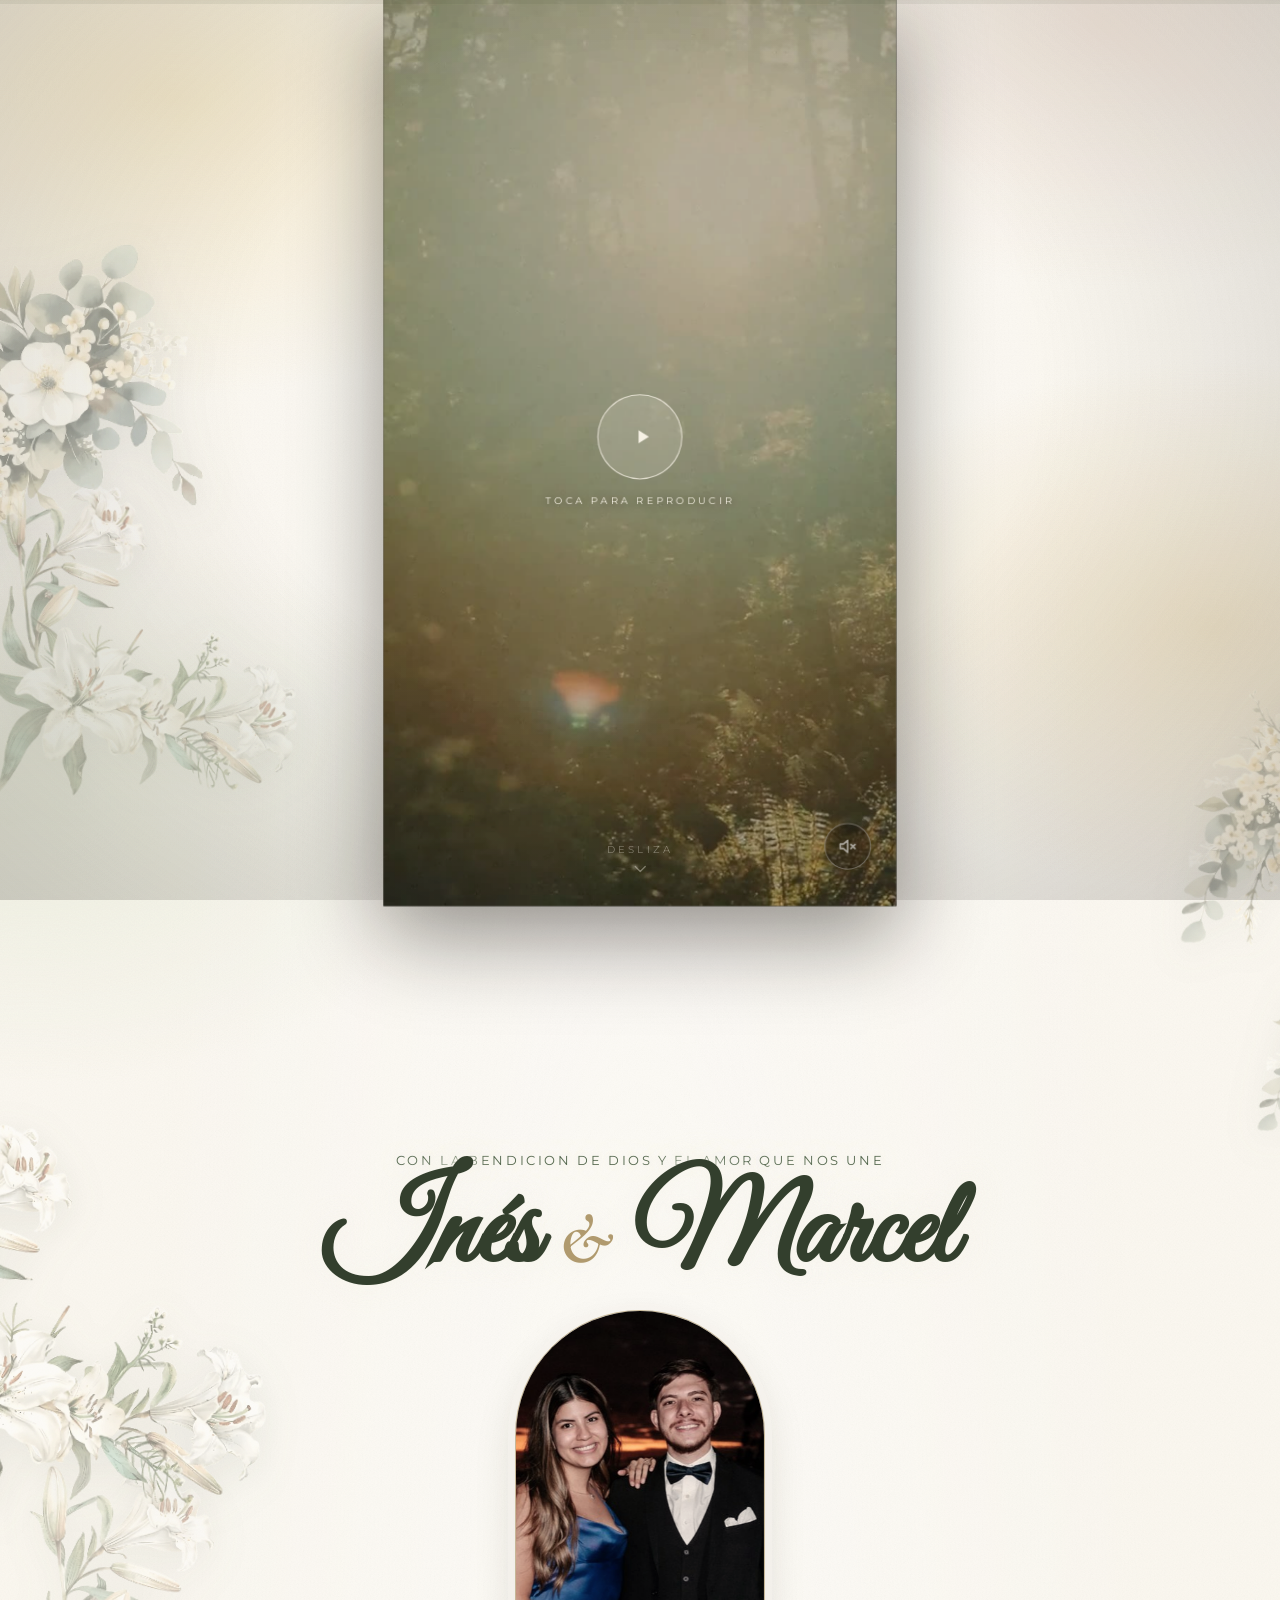
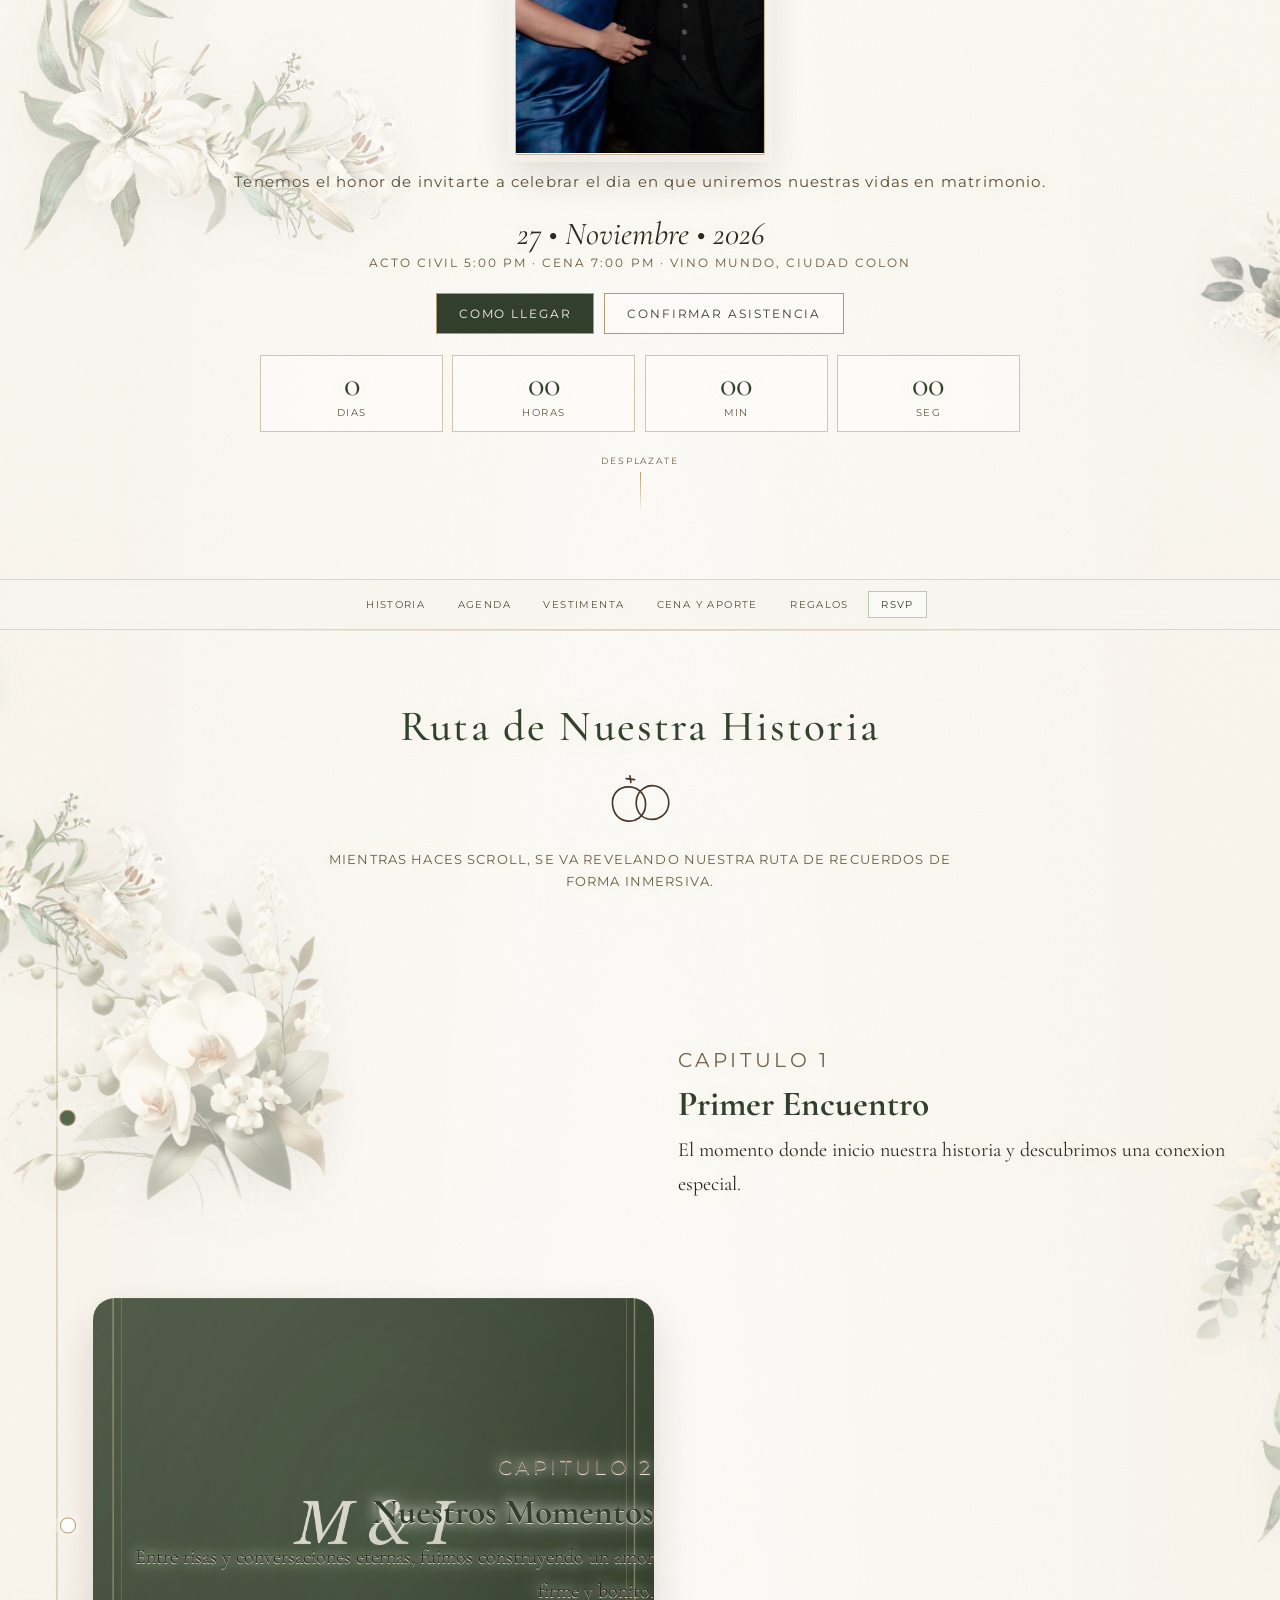
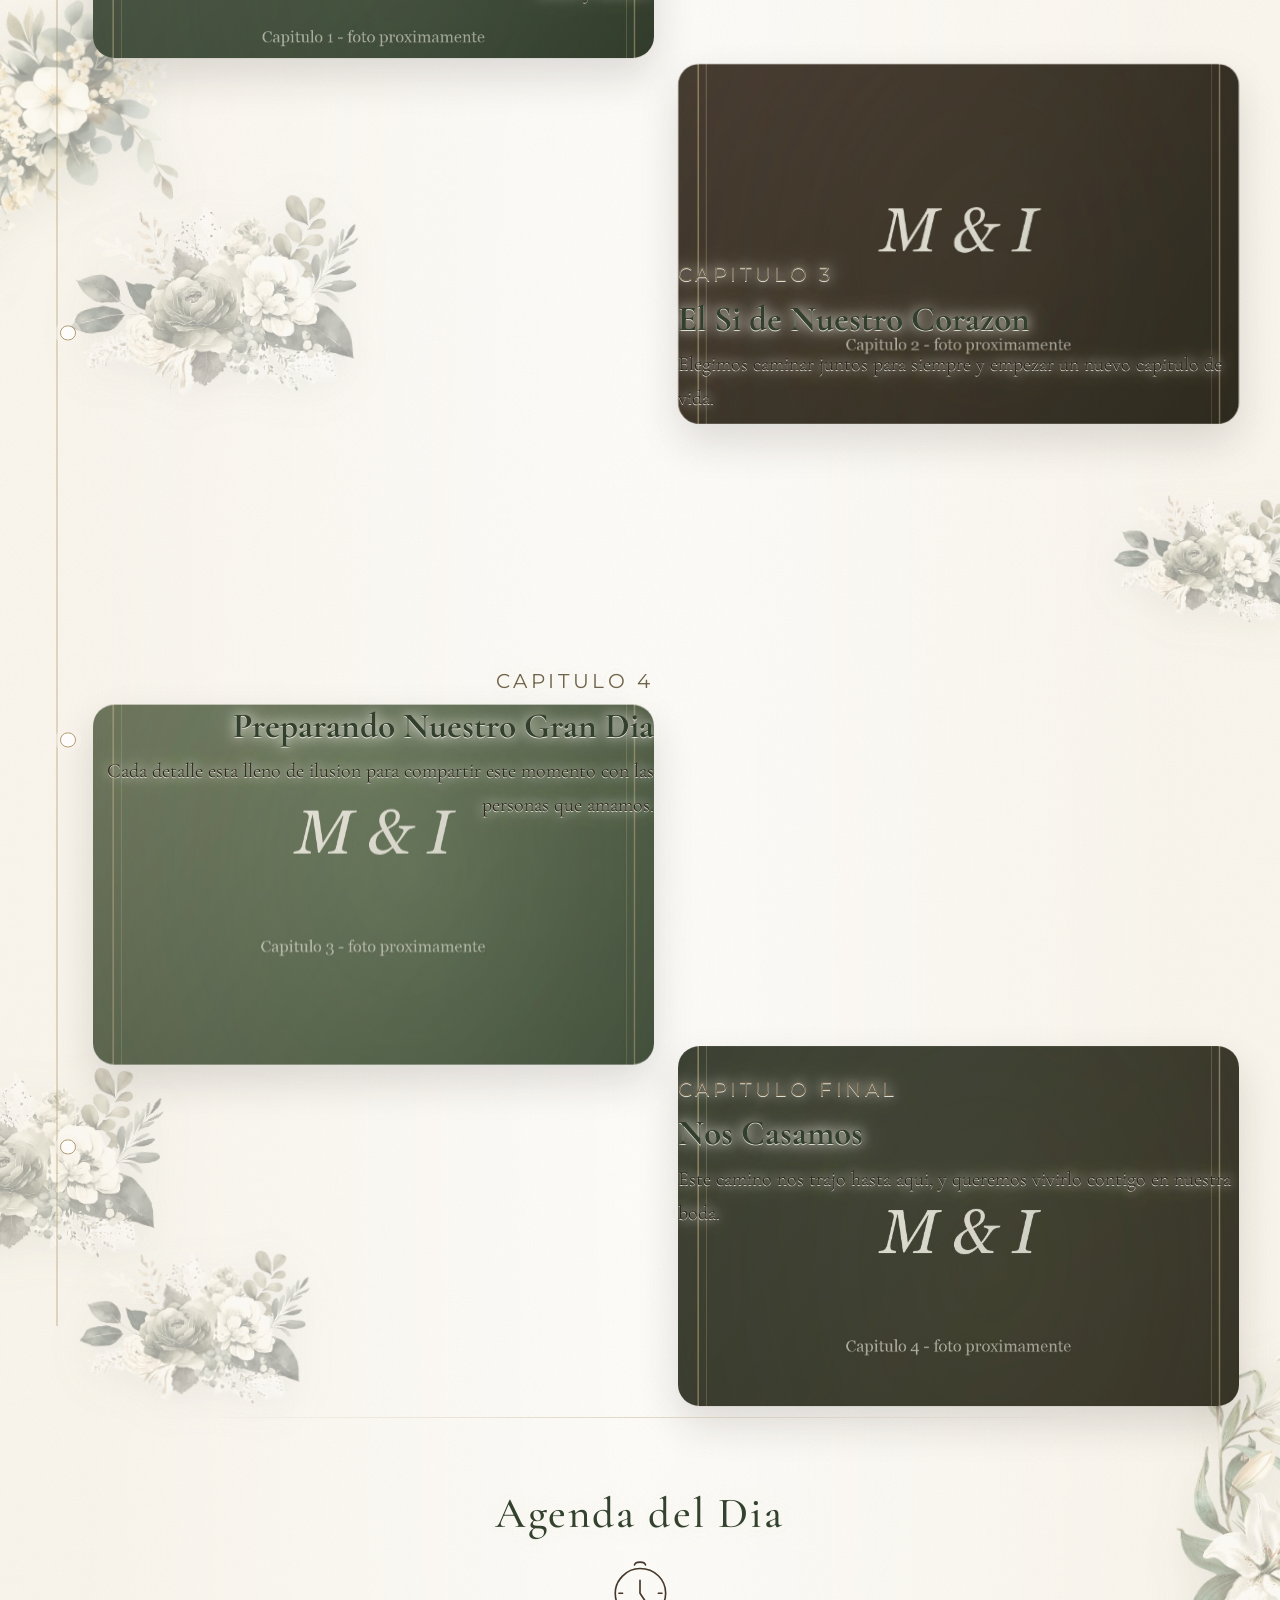
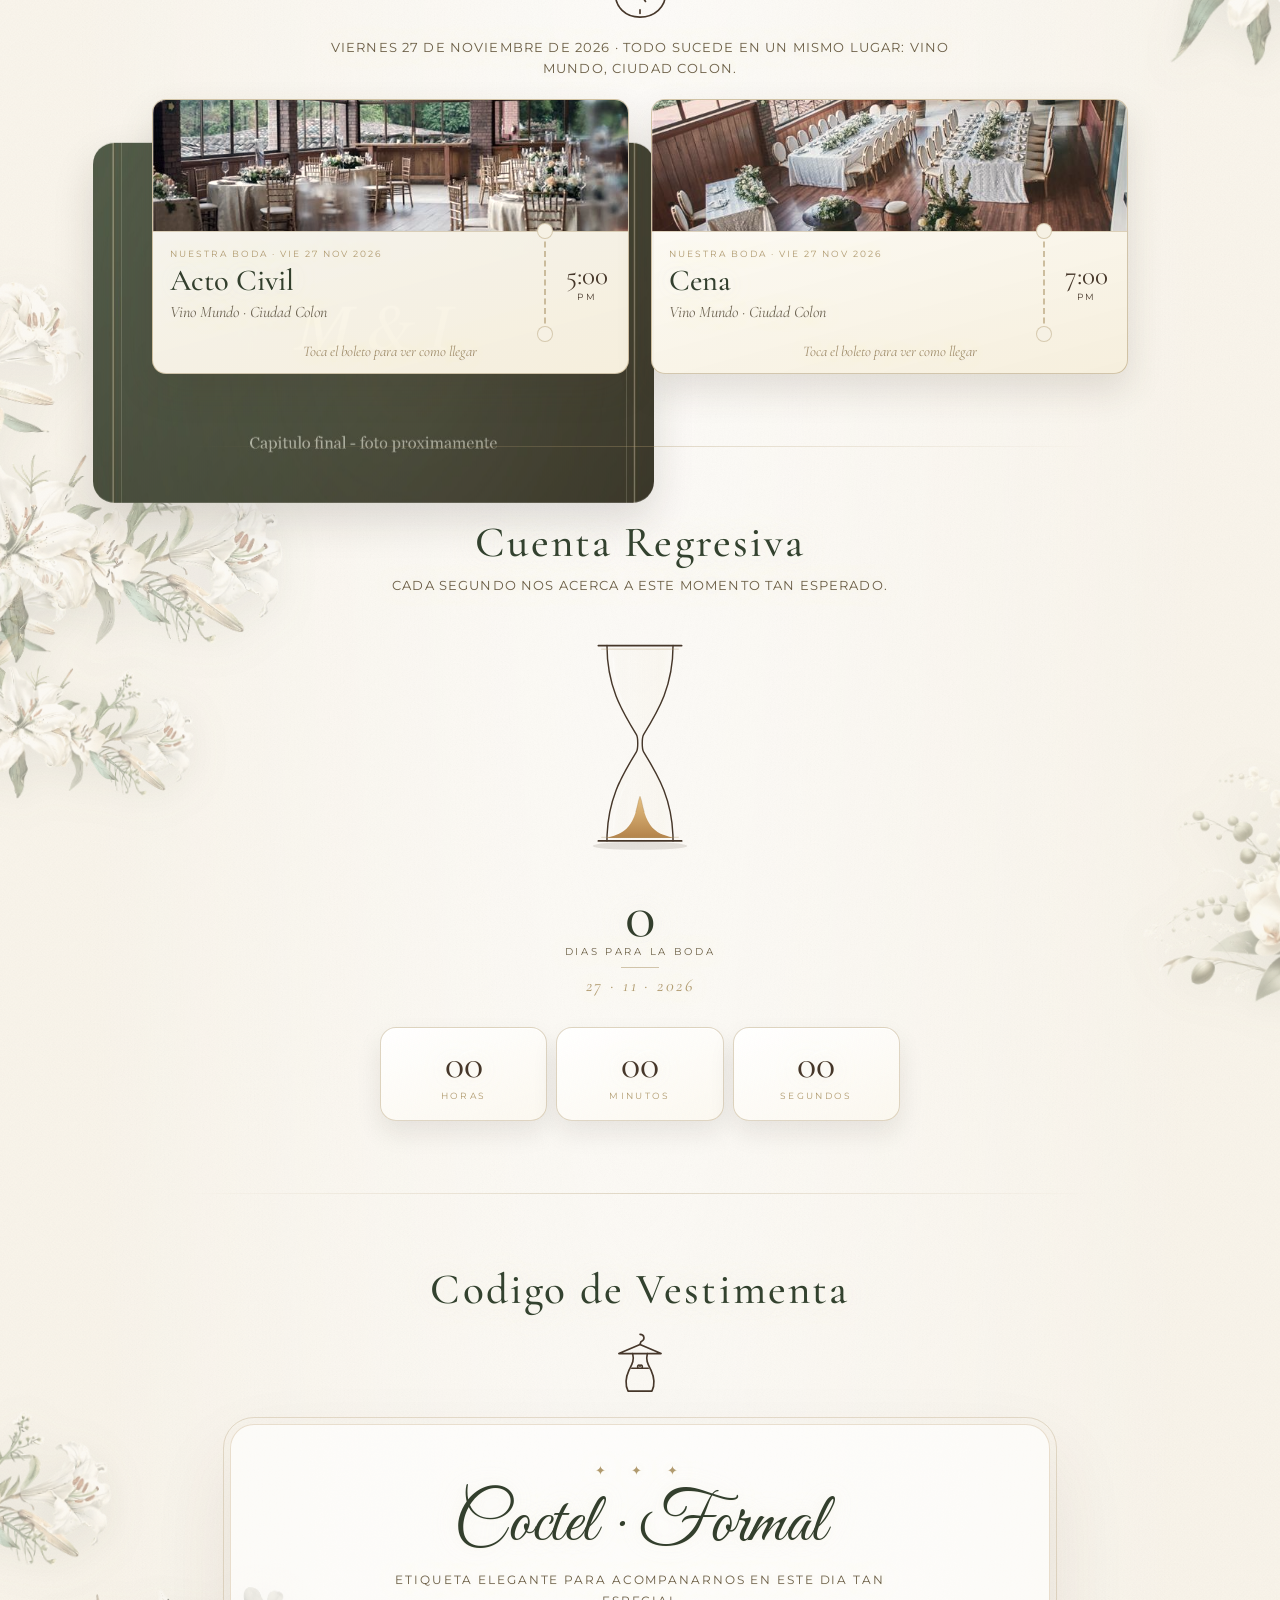
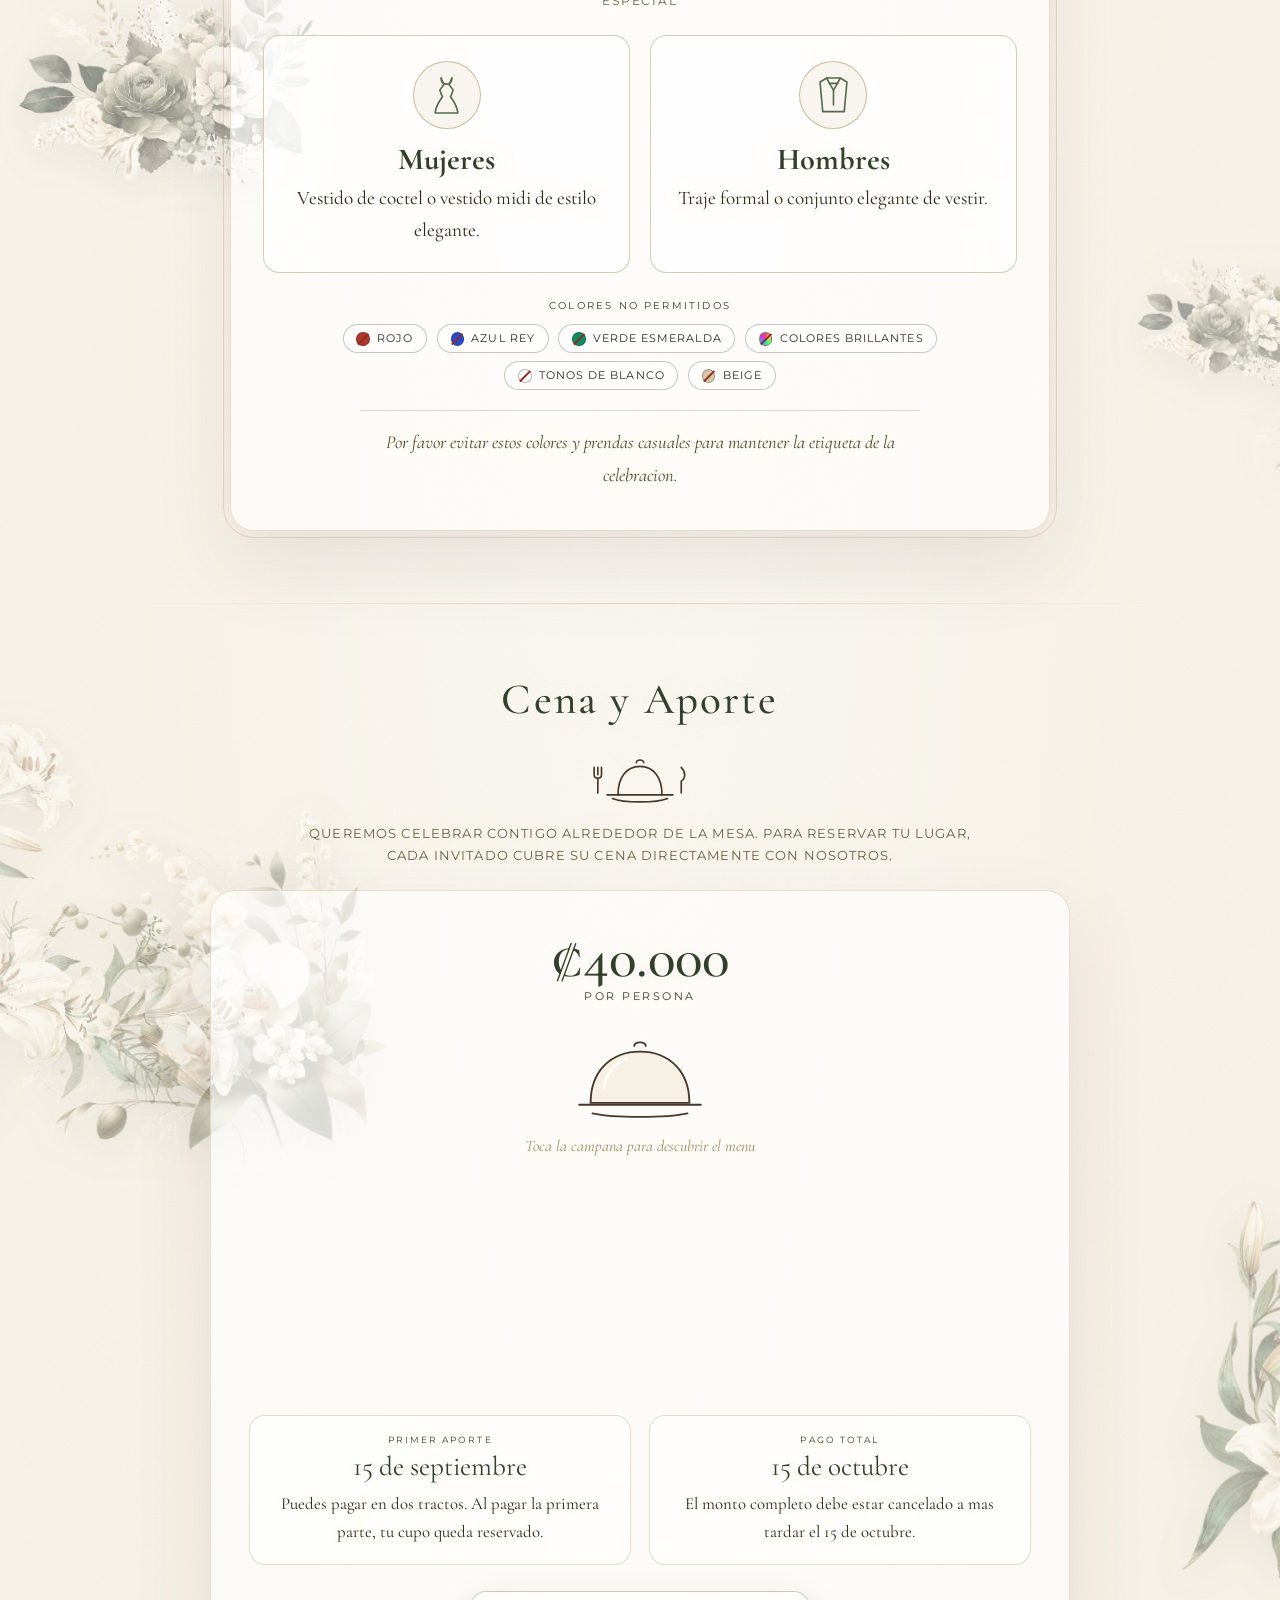
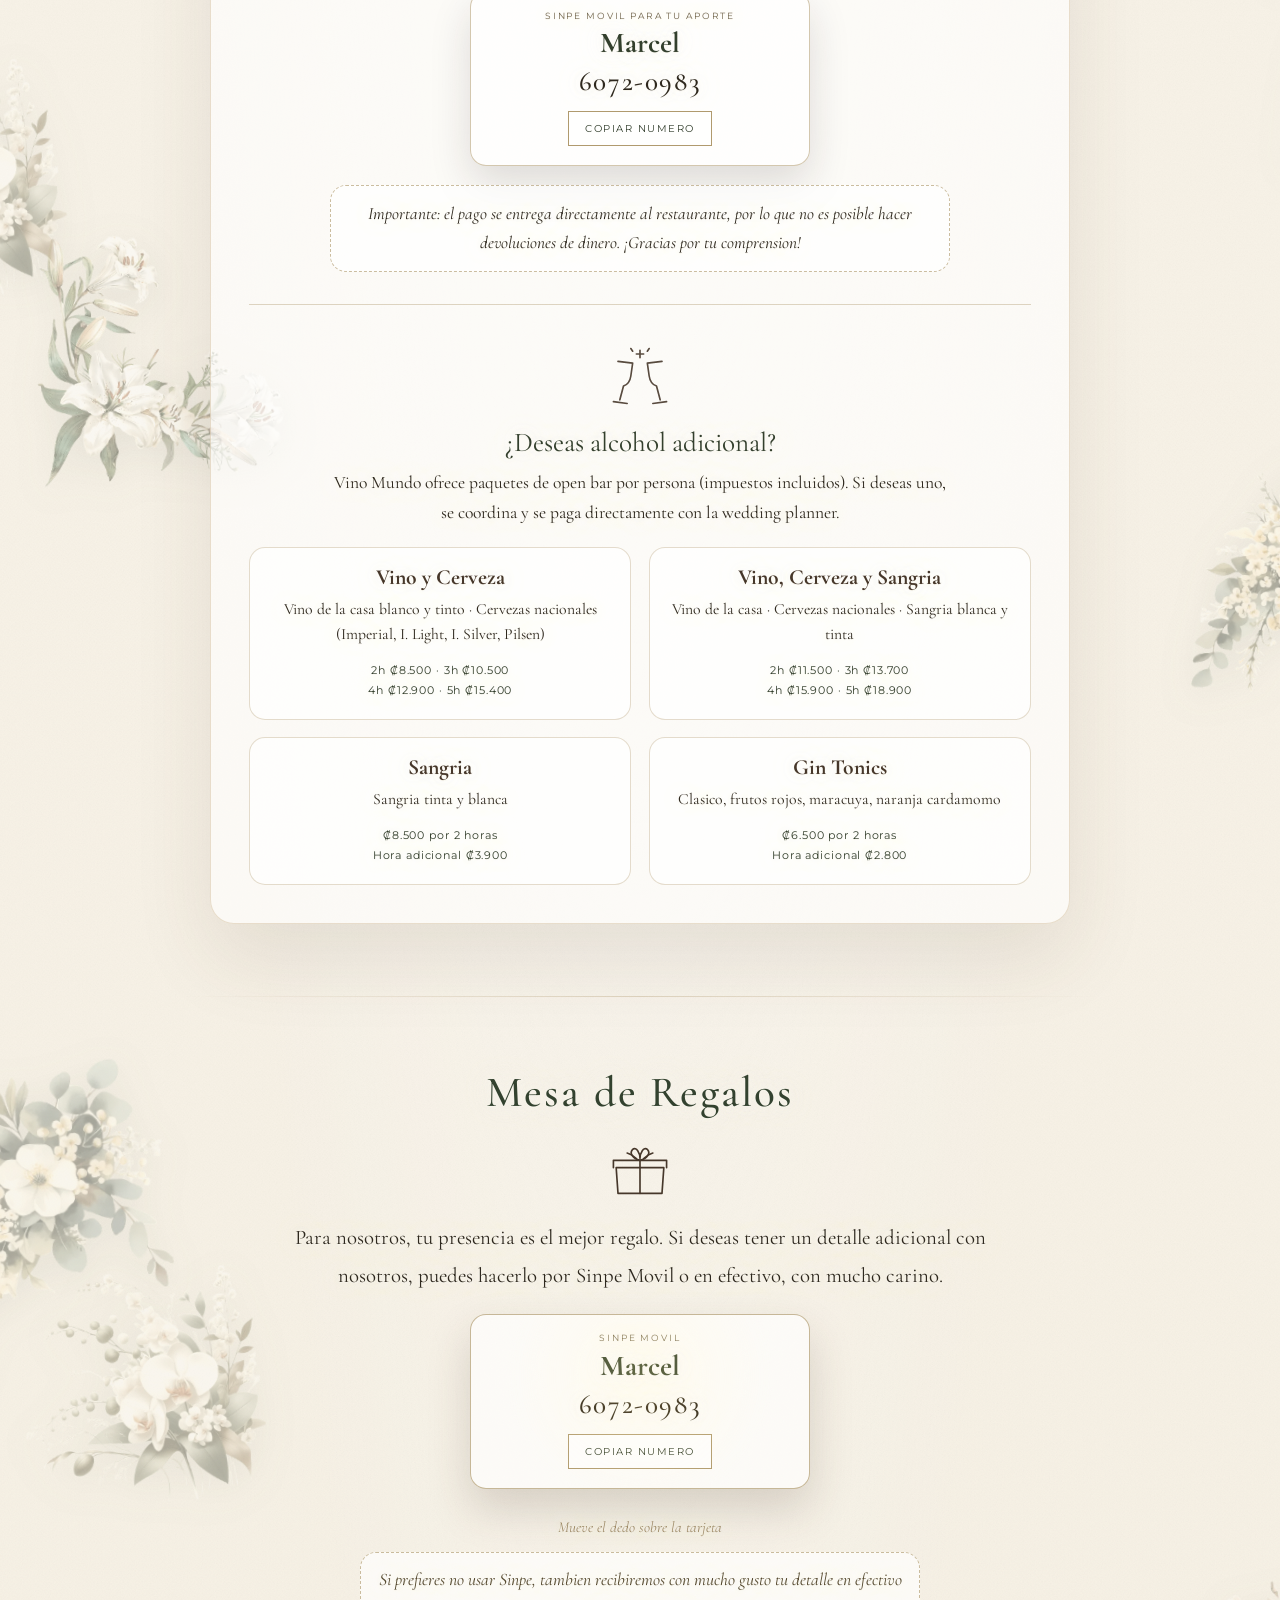
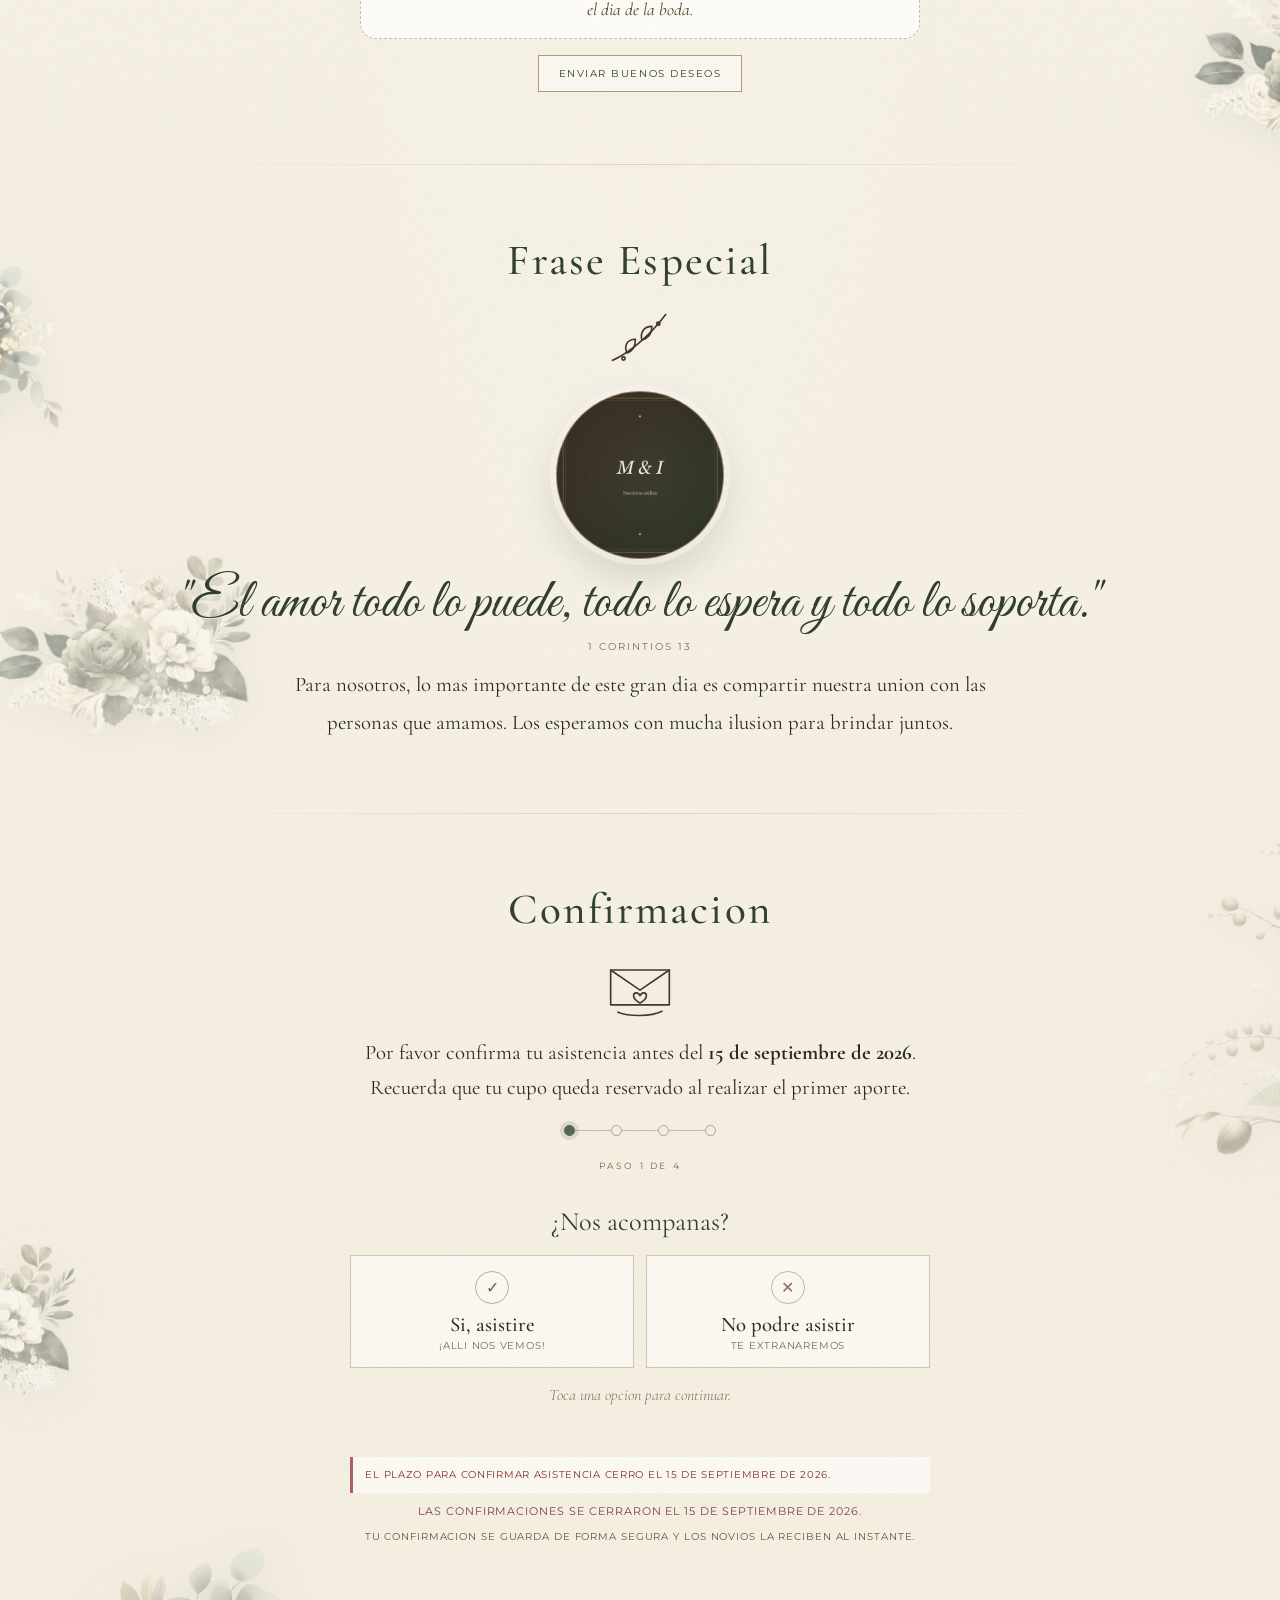
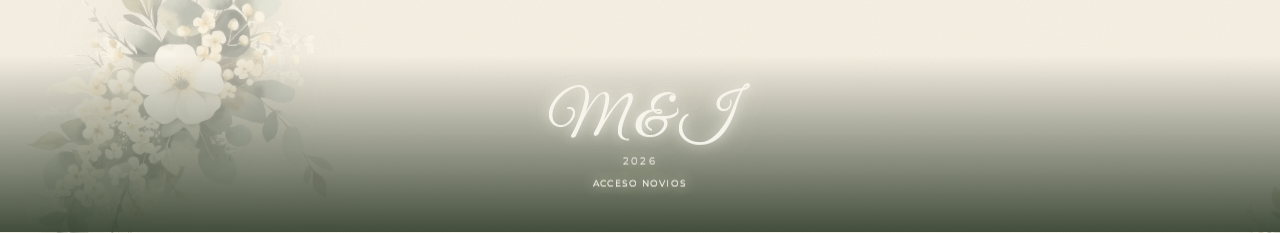
==== commit cd4e55ce: "El monograma ya no se corta: el culpable era el drop-shadow" ====
--- a/invitation.html
+++ b/invitation.html
@@ -18,8 +18,8 @@
   <meta property="og:title" content="Inés & Marcel · ¡Nos casamos! 💍" />
   <meta property="og:description" content="Viernes 27 de noviembre de 2026 · Acto civil 5:00 PM · Cena 7:00 PM · Vino Mundo, Ciudad Colón. Toca para abrir tu invitación y confirmar tu asistencia." />
   <meta property="og:url" content="https://myi.siriusx.net/invitation.html" />
-  <meta property="og:image" content="https://myi.siriusx.net/og-image.jpg?v=20260903n" />
-  <meta property="og:image:secure_url" content="https://myi.siriusx.net/og-image.jpg?v=20260903n" />
+  <meta property="og:image" content="https://myi.siriusx.net/og-image.jpg?v=20260903p" />
+  <meta property="og:image:secure_url" content="https://myi.siriusx.net/og-image.jpg?v=20260903p" />
   <meta property="og:image:type" content="image/jpeg" />
   <meta property="og:image:width" content="1200" />
   <meta property="og:image:height" content="630" />
@@ -28,13 +28,13 @@
   <meta name="twitter:card" content="summary_large_image" />
   <meta name="twitter:title" content="Inés & Marcel · ¡Nos casamos! 💍" />
   <meta name="twitter:description" content="Viernes 27 de noviembre de 2026 · Acto civil 5:00 PM · Cena 7:00 PM. Toca para abrir tu invitación y confirmar tu asistencia." />
-  <meta name="twitter:image" content="https://myi.siriusx.net/og-image.jpg?v=20260903n" />
+  <meta name="twitter:image" content="https://myi.siriusx.net/og-image.jpg?v=20260903p" />
   <link rel="preconnect" href="https://fonts.googleapis.com" />
   <link rel="preconnect" href="https://fonts.gstatic.com" crossorigin />
   <link href="https://fonts.googleapis.com/css2?family=Cormorant+Garamond:ital,wght@0,300;0,400;0,500;1,300;1,400&family=Great+Vibes&family=Montserrat:wght@200;300;400;500&display=swap" rel="stylesheet" />
   <link rel="preload" as="image" href="novios-6.jpg" fetchpriority="high" />
   <link rel="preload" as="image" href="textura-2.webp" />
-  <link rel="stylesheet" href="invite.css?v=20260903n" />
+  <link rel="stylesheet" href="invite.css?v=20260903p" />
 </head>
 <body>
   <div class="progress-track" aria-hidden="true">
@@ -50,13 +50,13 @@
   <!-- ░░ SAVE THE DATE — el trailer vuela y se acopla al arco del hero ░░ -->
   <section class="video-intro" id="video-intro" aria-label="Save the date">
     <video id="ambient-video" class="video-intro__ambient" muted loop playsinline preload="metadata" aria-hidden="true">
-      <source src="savethedate.m4v?v=20260903n" type="video/mp4">
-      <source src="savethedate.mp4?v=20260903n" type="video/mp4">
+      <source src="savethedate.m4v?v=20260903p" type="video/mp4">
+      <source src="savethedate.mp4?v=20260903p" type="video/mp4">
     </video>
     <div class="video-intro__frame" id="video-frame">
-      <video id="intro-video" class="video-intro__video" poster="savethedate-poster.jpg?v=20260903n" autoplay muted playsinline webkit-playsinline preload="auto">
-        <source src="savethedate.m4v?v=20260903n" type="video/mp4">
-        <source src="savethedate.mp4?v=20260903n" type="video/mp4">
+      <video id="intro-video" class="video-intro__video" poster="savethedate-poster.jpg?v=20260903p" autoplay muted playsinline webkit-playsinline preload="auto">
+        <source src="savethedate.m4v?v=20260903p" type="video/mp4">
+        <source src="savethedate.mp4?v=20260903p" type="video/mp4">
       </video>
       <button type="button" class="video-intro__tap" id="video-tap" hidden aria-label="Reproducir el video">
         <span class="video-intro__tap-disc" aria-hidden="true">
@@ -690,7 +690,7 @@
     <p class="footer__admin"><a href="panel-login.html" target="_top">Acceso novios</a></p>
   </footer>
 
-  <script src="rsvp-api.js?v=20260903n"></script>
-  <script src="invite.js?v=20260903n"></script>
+  <script src="rsvp-api.js?v=20260903p"></script>
+  <script src="invite.js?v=20260903p"></script>
 </body>
 </html>
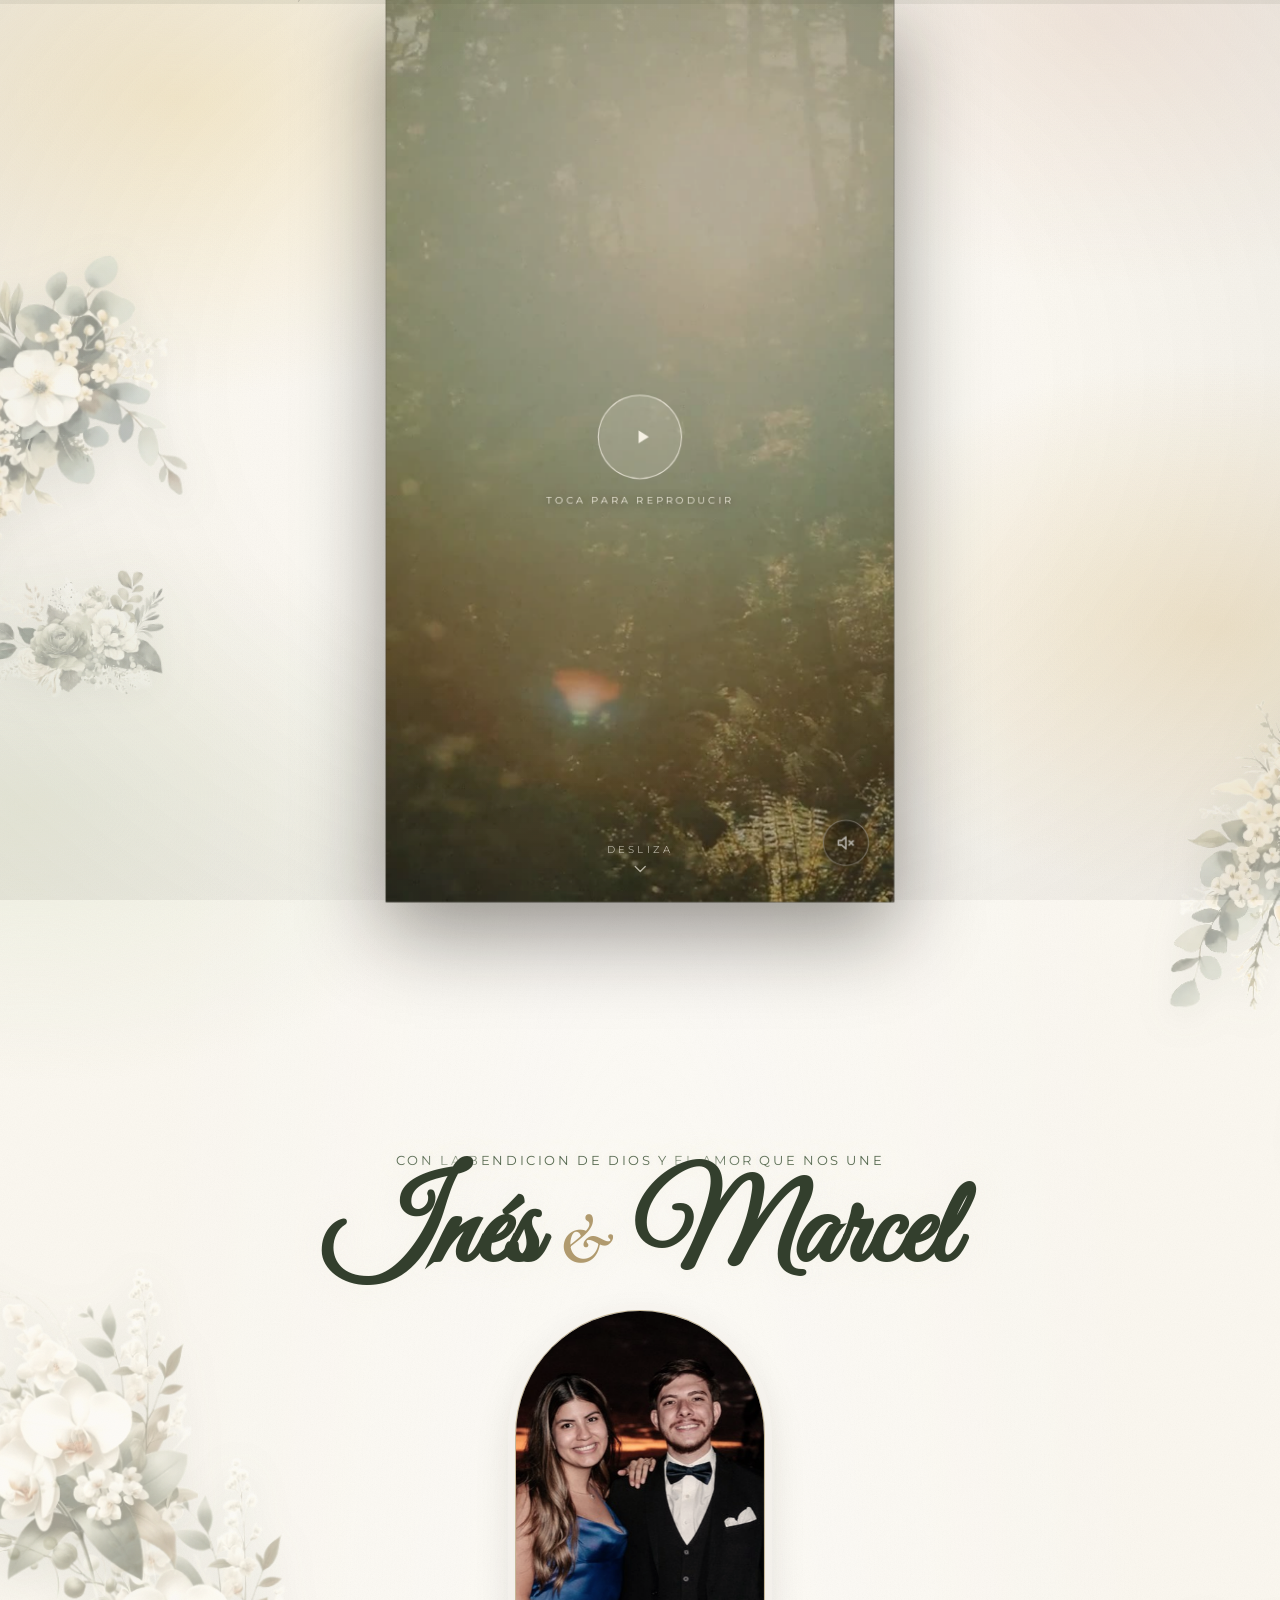
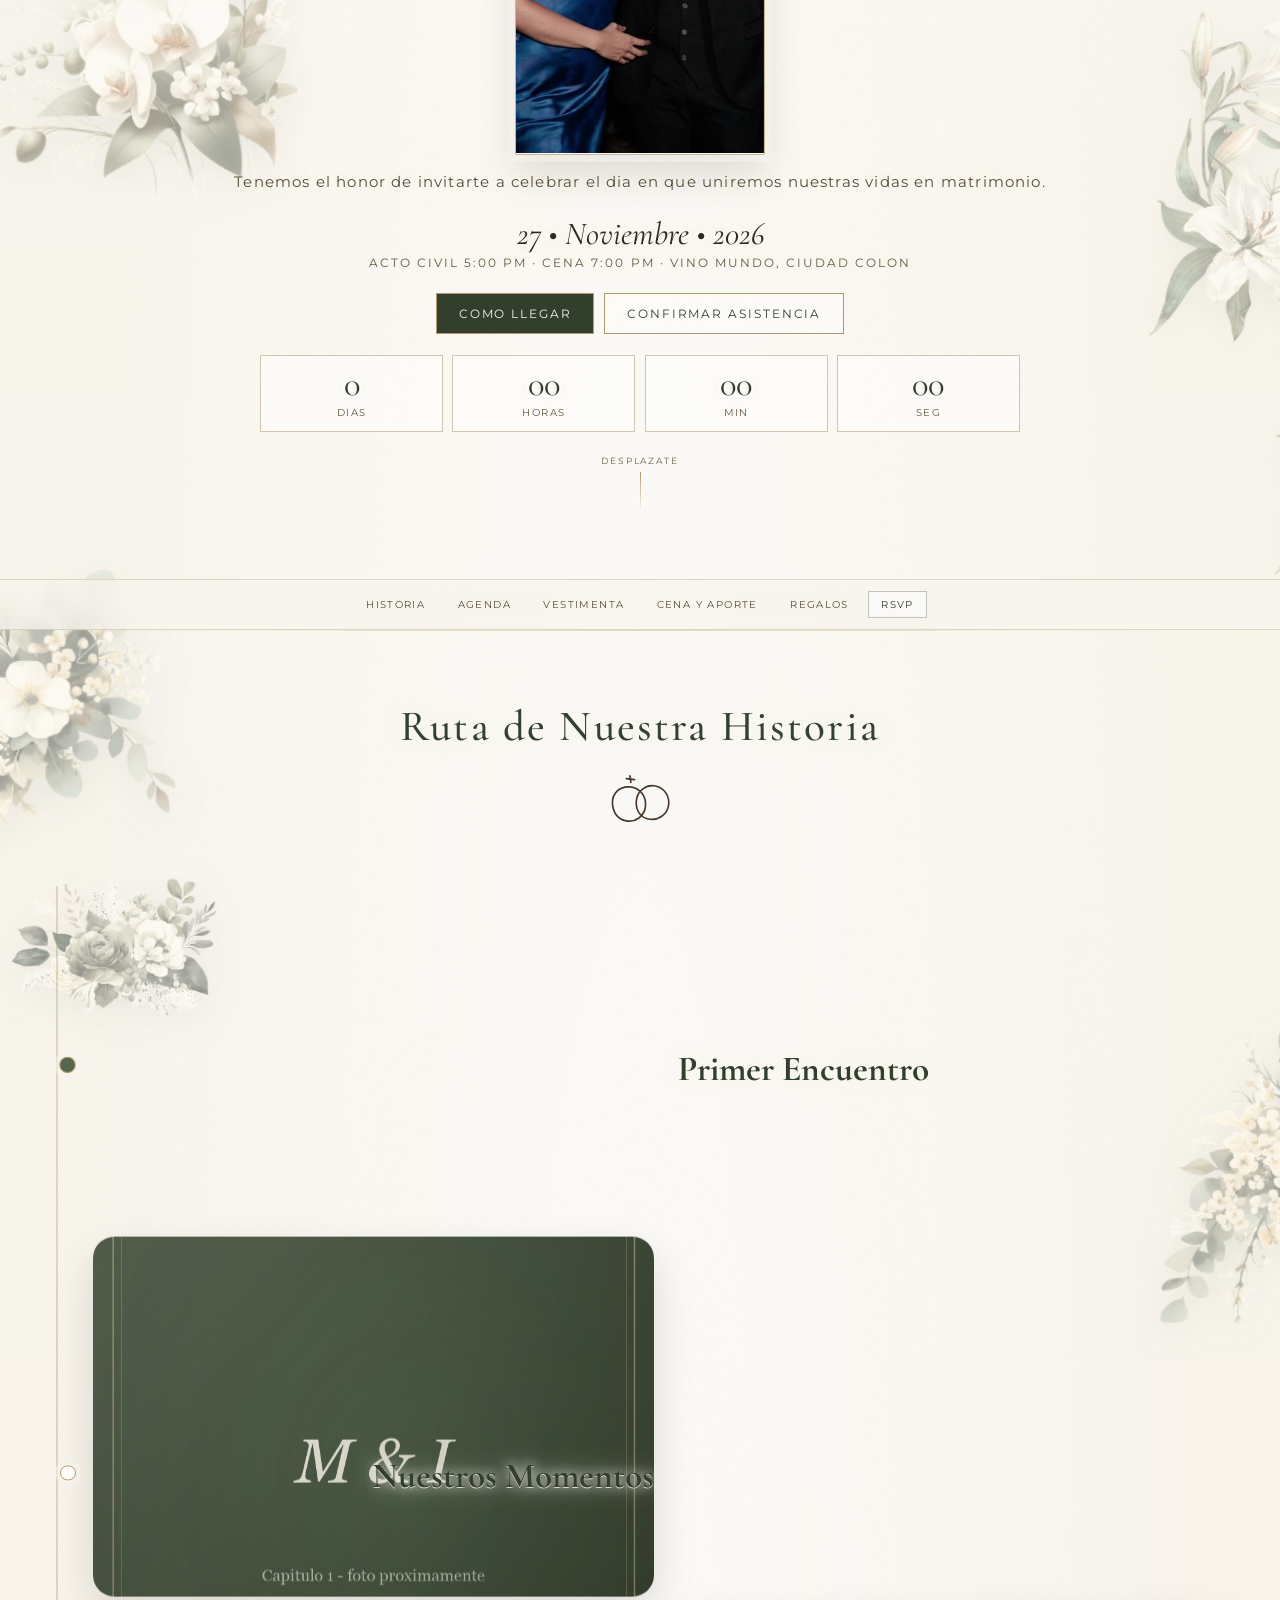
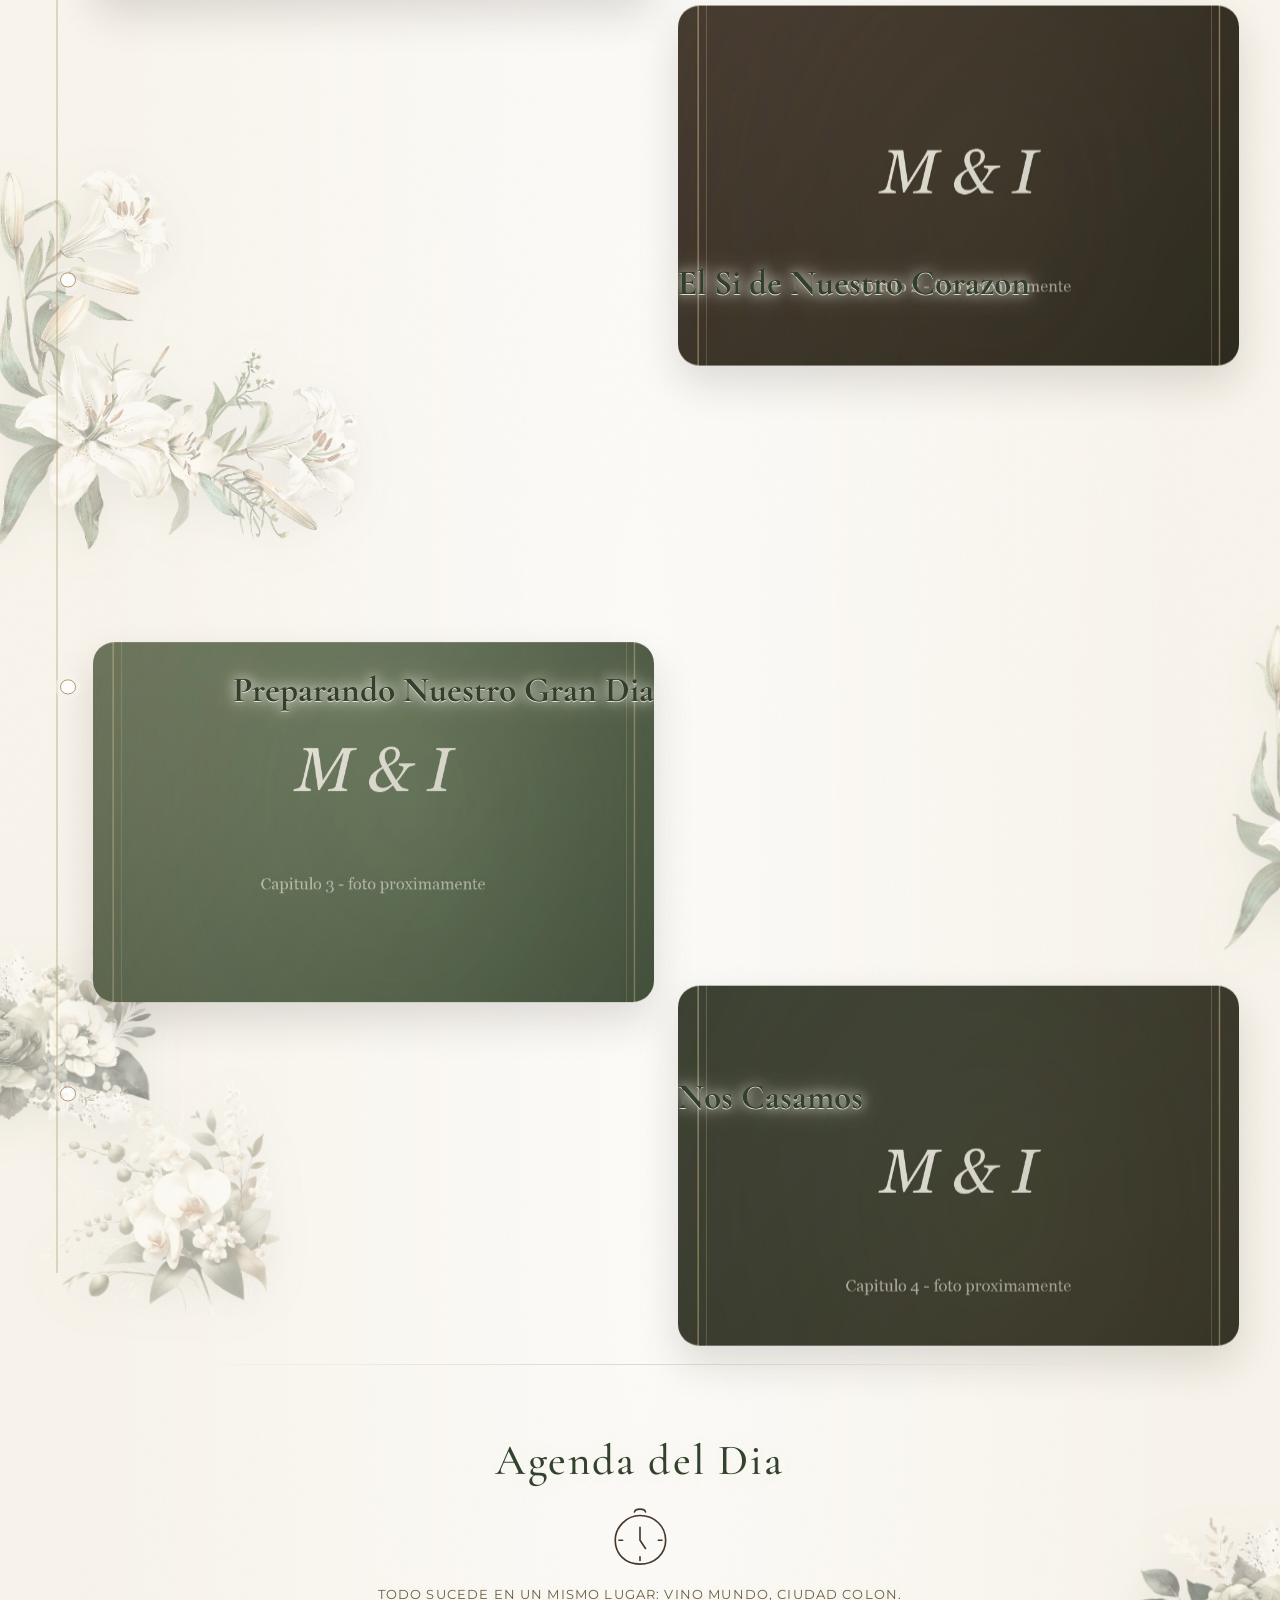
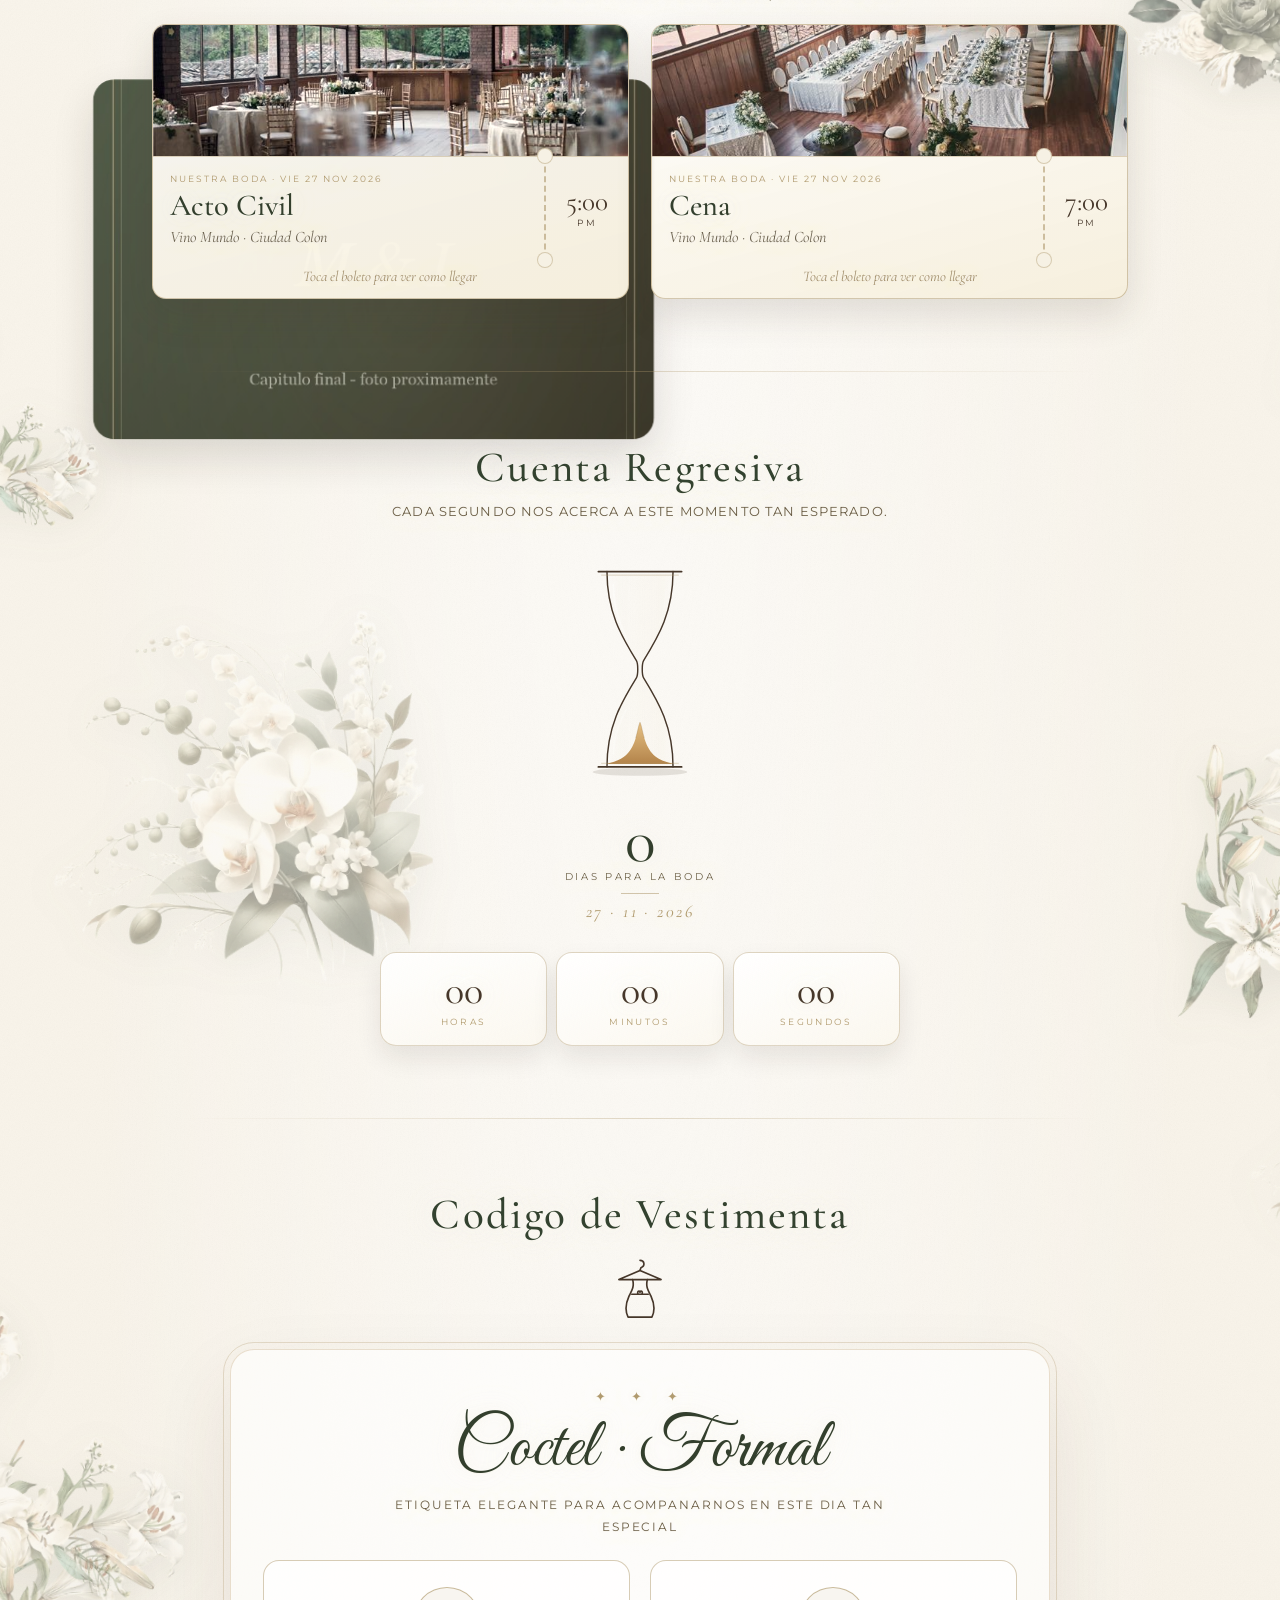
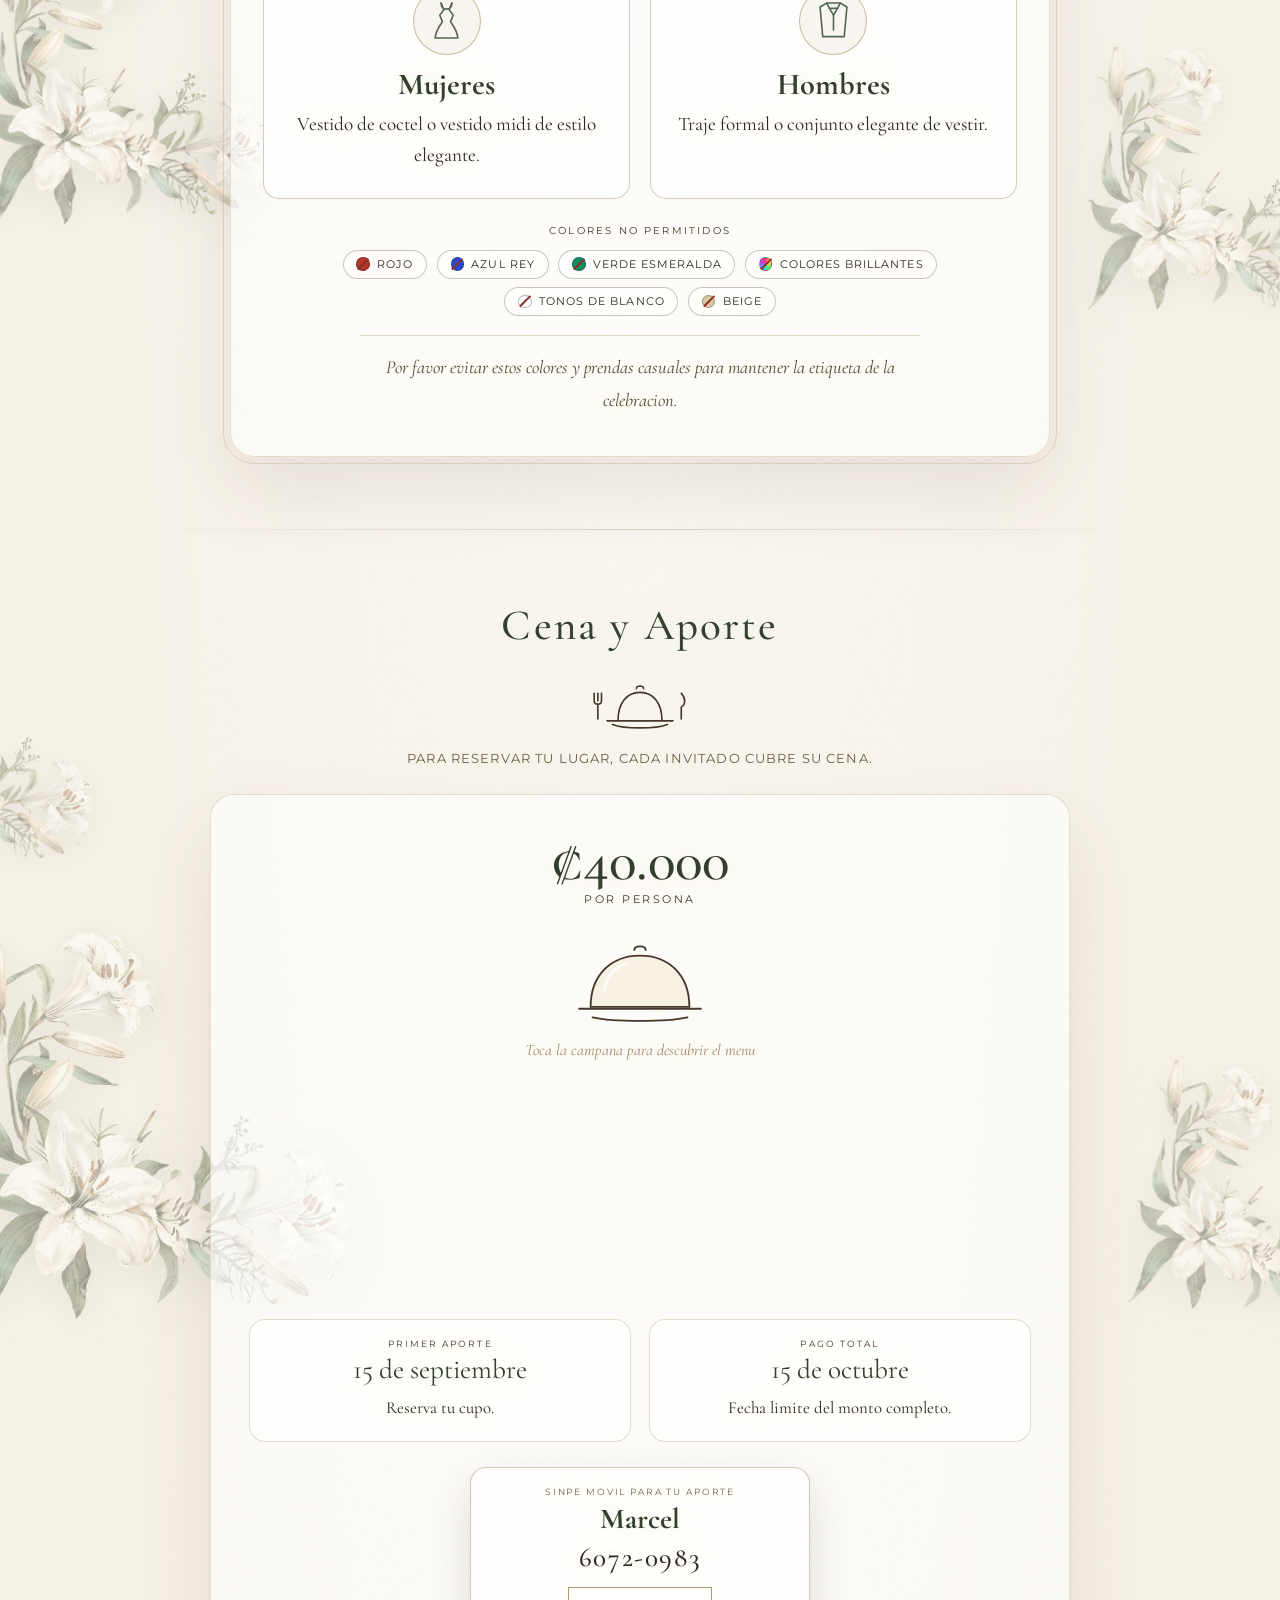
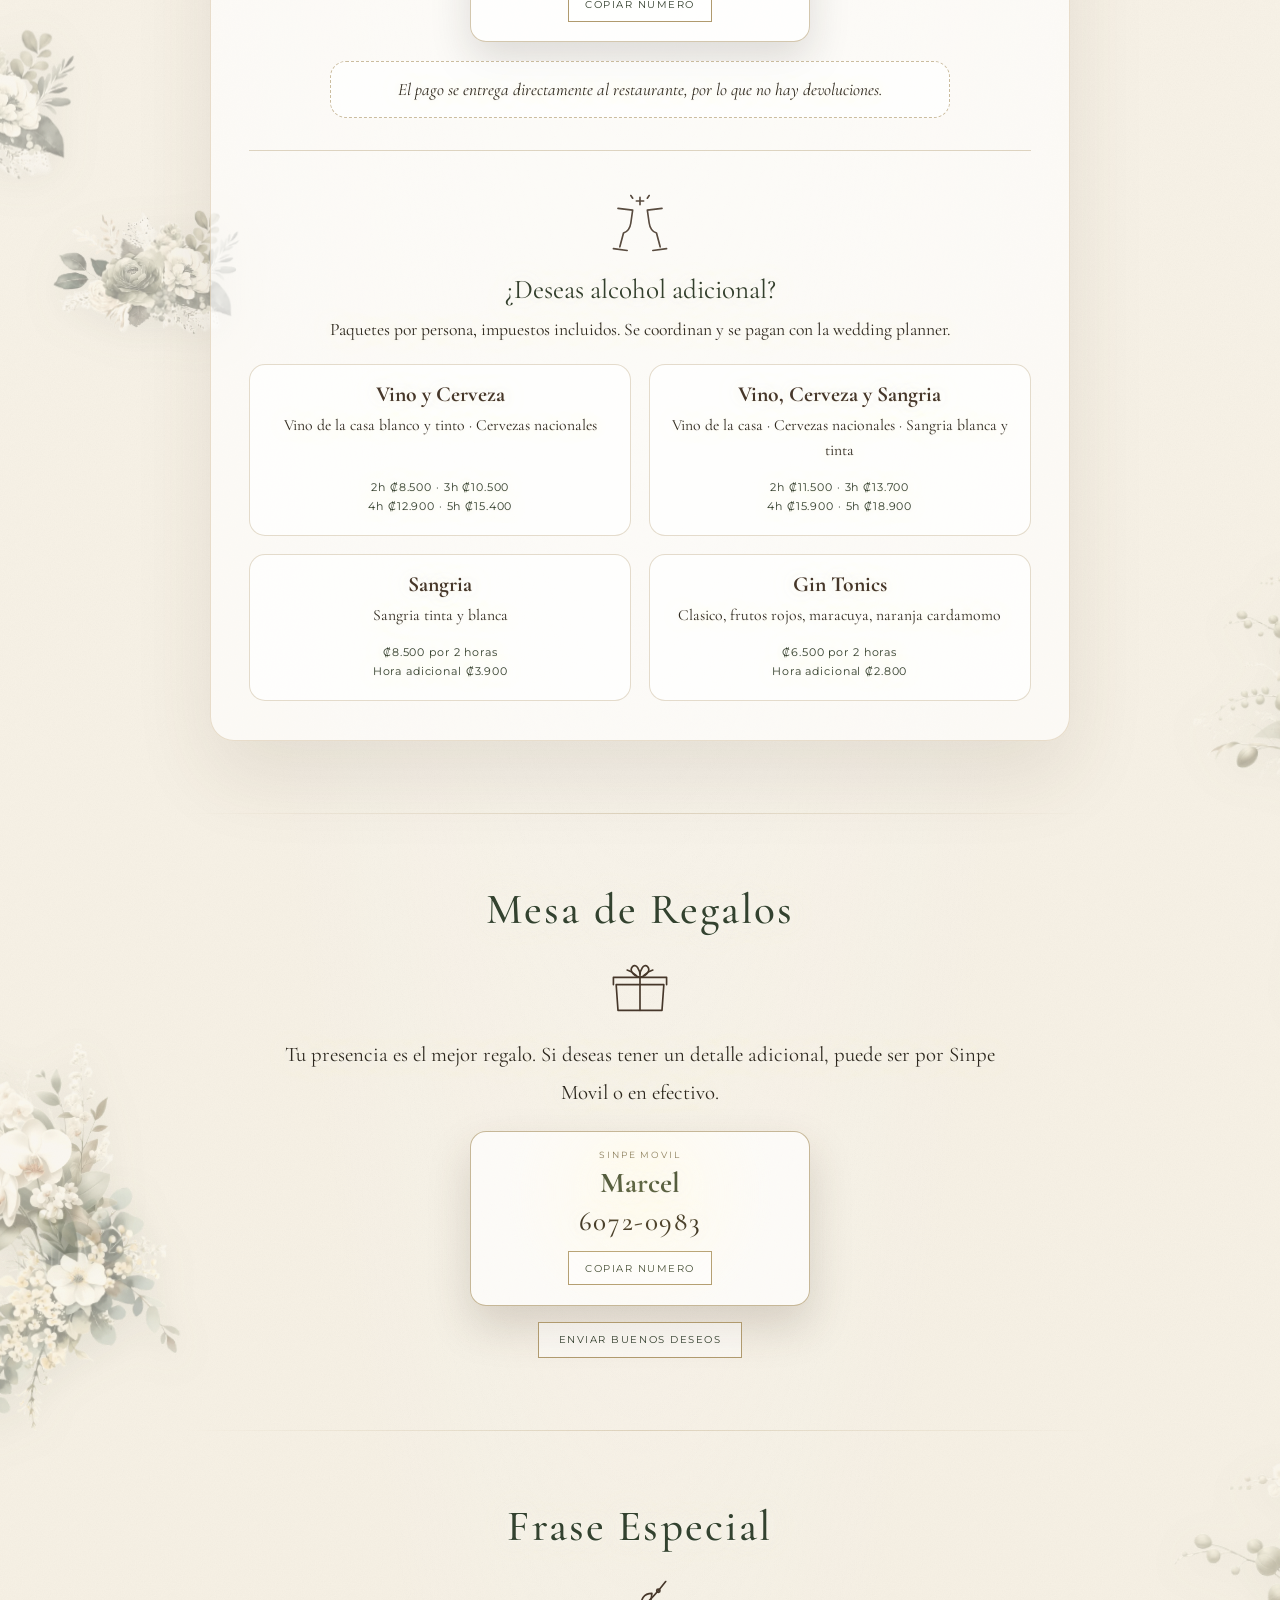
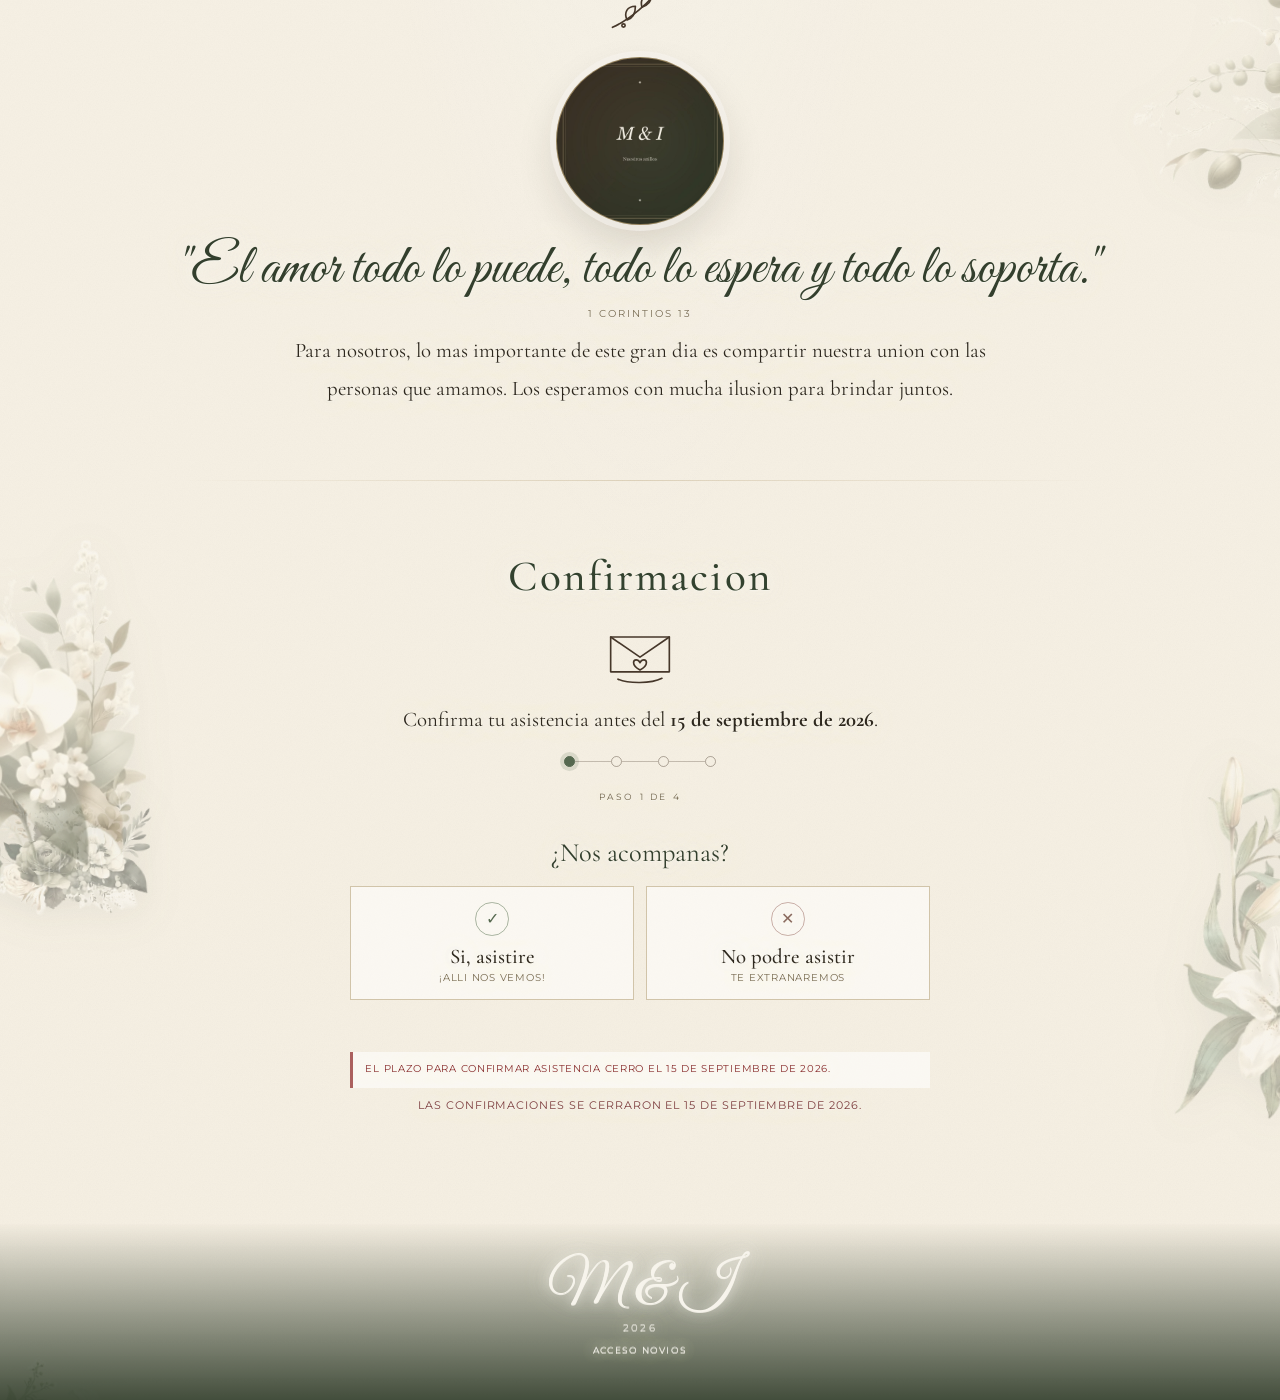
==== commit da99d7fc: "Menos texto: la invitacion pasa de 920 a 662 palabras" ====
--- a/invitation.html
+++ b/invitation.html
@@ -18,8 +18,8 @@
   <meta property="og:title" content="Inés & Marcel · ¡Nos casamos! 💍" />
   <meta property="og:description" content="Viernes 27 de noviembre de 2026 · Acto civil 5:00 PM · Cena 7:00 PM · Vino Mundo, Ciudad Colón. Toca para abrir tu invitación y confirmar tu asistencia." />
   <meta property="og:url" content="https://myi.siriusx.net/invitation.html" />
-  <meta property="og:image" content="https://myi.siriusx.net/og-image.jpg?v=20260903p" />
-  <meta property="og:image:secure_url" content="https://myi.siriusx.net/og-image.jpg?v=20260903p" />
+  <meta property="og:image" content="https://myi.siriusx.net/og-image.jpg?v=20260903q" />
+  <meta property="og:image:secure_url" content="https://myi.siriusx.net/og-image.jpg?v=20260903q" />
   <meta property="og:image:type" content="image/jpeg" />
   <meta property="og:image:width" content="1200" />
   <meta property="og:image:height" content="630" />
@@ -28,13 +28,13 @@
   <meta name="twitter:card" content="summary_large_image" />
   <meta name="twitter:title" content="Inés & Marcel · ¡Nos casamos! 💍" />
   <meta name="twitter:description" content="Viernes 27 de noviembre de 2026 · Acto civil 5:00 PM · Cena 7:00 PM. Toca para abrir tu invitación y confirmar tu asistencia." />
-  <meta name="twitter:image" content="https://myi.siriusx.net/og-image.jpg?v=20260903p" />
+  <meta name="twitter:image" content="https://myi.siriusx.net/og-image.jpg?v=20260903q" />
   <link rel="preconnect" href="https://fonts.googleapis.com" />
   <link rel="preconnect" href="https://fonts.gstatic.com" crossorigin />
   <link href="https://fonts.googleapis.com/css2?family=Cormorant+Garamond:ital,wght@0,300;0,400;0,500;1,300;1,400&family=Great+Vibes&family=Montserrat:wght@200;300;400;500&display=swap" rel="stylesheet" />
   <link rel="preload" as="image" href="novios-6.jpg" fetchpriority="high" />
   <link rel="preload" as="image" href="textura-2.webp" />
-  <link rel="stylesheet" href="invite.css?v=20260903p" />
+  <link rel="stylesheet" href="invite.css?v=20260903q" />
 </head>
 <body>
   <div class="progress-track" aria-hidden="true">
@@ -50,13 +50,13 @@
   <!-- ░░ SAVE THE DATE — el trailer vuela y se acopla al arco del hero ░░ -->
   <section class="video-intro" id="video-intro" aria-label="Save the date">
     <video id="ambient-video" class="video-intro__ambient" muted loop playsinline preload="metadata" aria-hidden="true">
-      <source src="savethedate.m4v?v=20260903p" type="video/mp4">
-      <source src="savethedate.mp4?v=20260903p" type="video/mp4">
+      <source src="savethedate.m4v?v=20260903q" type="video/mp4">
+      <source src="savethedate.mp4?v=20260903q" type="video/mp4">
     </video>
     <div class="video-intro__frame" id="video-frame">
-      <video id="intro-video" class="video-intro__video" poster="savethedate-poster.jpg?v=20260903p" autoplay muted playsinline webkit-playsinline preload="auto">
-        <source src="savethedate.m4v?v=20260903p" type="video/mp4">
-        <source src="savethedate.mp4?v=20260903p" type="video/mp4">
+      <video id="intro-video" class="video-intro__video" poster="savethedate-poster.jpg?v=20260903q" autoplay muted playsinline webkit-playsinline preload="auto">
+        <source src="savethedate.m4v?v=20260903q" type="video/mp4">
+        <source src="savethedate.mp4?v=20260903q" type="video/mp4">
       </video>
       <button type="button" class="video-intro__tap" id="video-tap" hidden aria-label="Reproducir el video">
         <span class="video-intro__tap-disc" aria-hidden="true">
@@ -141,7 +141,6 @@
         <path d="M56 40 C 57 29, 67 22, 77 24 C 87 26, 93 36, 91 46 C 89 56, 79 62, 69 60 C 60 58, 55 50, 56 40 Z"></path>
         <path d="M49 13 L50 20 M45 16 L54 17"></path>
       </svg>
-      <p class="section__lead">Mientras haces scroll, se va revelando nuestra ruta de recuerdos de forma inmersiva.</p>
 
       <div class="route__shell">
         <div class="route__line" aria-hidden="true">
@@ -152,9 +151,7 @@
           <button type="button" class="memory-step__dot" aria-label="Ir al recuerdo 1"></button>
           <div class="memory-step__media" data-depth="0.16" data-photo="novios-1.jpg" style="--photo-pos: center 30%;" role="img" aria-label="El inicio de nuestra historia"></div>
           <div class="memory-step__copy">
-            <p class="memory-step__label">Capitulo 1</p>
             <h3>Primer Encuentro</h3>
-            <p>El momento donde inicio nuestra historia y descubrimos una conexion especial.</p>
           </div>
         </article>
 
@@ -162,9 +159,7 @@
           <button type="button" class="memory-step__dot" aria-label="Ir al recuerdo 2"></button>
           <div class="memory-step__media" data-depth="0.12" data-photo="novios-2.jpg" style="--photo-pos: center 45%;" role="img" aria-label="Nuestros momentos juntos"></div>
           <div class="memory-step__copy">
-            <p class="memory-step__label">Capitulo 2</p>
             <h3>Nuestros Momentos</h3>
-            <p>Entre risas y conversaciones eternas, fuimos construyendo un amor firme y bonito.</p>
           </div>
         </article>
 
@@ -172,9 +167,7 @@
           <button type="button" class="memory-step__dot" aria-label="Ir al recuerdo 3"></button>
           <div class="memory-step__media" data-depth="0.18" data-photo="novios-3.jpg" style="--photo-pos: center 55%;" role="img" aria-label="El anillo de compromiso"></div>
           <div class="memory-step__copy">
-            <p class="memory-step__label">Capitulo 3</p>
             <h3>El Si de Nuestro Corazon</h3>
-            <p>Elegimos caminar juntos para siempre y empezar un nuevo capitulo de vida.</p>
           </div>
         </article>
 
@@ -182,9 +175,7 @@
           <button type="button" class="memory-step__dot" aria-label="Ir al recuerdo 4"></button>
           <div class="memory-step__media" data-depth="0.14" data-photo="novios-4.jpg" style="--photo-pos: center 40%;" role="img" aria-label="Preparando nuestro gran dia"></div>
           <div class="memory-step__copy">
-            <p class="memory-step__label">Capitulo 4</p>
             <h3>Preparando Nuestro Gran Dia</h3>
-            <p>Cada detalle esta lleno de ilusion para compartir este momento con las personas que amamos.</p>
           </div>
         </article>
 
@@ -192,9 +183,7 @@
           <button type="button" class="memory-step__dot" aria-label="Ir al recuerdo 5"></button>
           <div class="memory-step__media" data-depth="0.2" data-photo="novios-5.jpg" style="--photo-pos: center 40%;" role="img" aria-label="Nos casamos"></div>
           <div class="memory-step__copy">
-            <p class="memory-step__label">Capitulo Final</p>
             <h3>Nos Casamos</h3>
-            <p>Este camino nos trajo hasta aqui, y queremos vivirlo contigo en nuestra boda.</p>
           </div>
         </article>
       </div>
@@ -208,7 +197,7 @@
         <path d="M54 14 C 55 10, 65 10, 66 14"></path>
         <path d="M84 45 L80 45 M60 67 L60 63 M37 45 L41 45"></path>
       </svg>
-      <p class="section__lead">Viernes 27 de noviembre de 2026 · Todo sucede en un mismo lugar: Vino Mundo, Ciudad Colon.</p>
+      <p class="section__lead">Todo sucede en un mismo lugar: Vino Mundo, Ciudad Colon.</p>
 
       <div class="event-grid">
         <article class="ticket" data-ticket>
@@ -232,13 +221,12 @@
             </div>
             <div class="ticket__face ticket__back">
               <p class="ticket__label">Acto Civil · 5:00 PM</p>
-              <p class="ticket__desc">Acompananos desde el inicio y se testigo de nuestra union.</p>
+              <p class="ticket__desc">Acompananos desde el inicio.</p>
               <div class="ticket__actions">
                 <a class="map-link" href="https://waze.com/ul?q=Vino%20Mundo%20Ciudad%20Col%C3%B3n&navigate=yes" target="_blank" rel="noopener noreferrer">Abrir en Waze</a>
                 <a class="map-link map-link--alt" href="https://www.google.com/maps/search/?api=1&query=Vino%20Mundo%2C%20Ciudad%20Col%C3%B3n" target="_blank" rel="noopener noreferrer">Google Maps</a>
                 <button type="button" class="map-copy" data-copy="Vino Mundo, Ciudad Colon — https://waze.com/ul?q=Vino%20Mundo%20Ciudad%20Col%C3%B3n&navigate=yes">Copiar ubicacion</button>
               </div>
-              <p class="ticket__hint">Toca para voltear de regreso</p>
             </div>
           </div>
         </article>
@@ -264,13 +252,12 @@
             </div>
             <div class="ticket__face ticket__back">
               <p class="ticket__label">Cena · 7:00 PM</p>
-              <p class="ticket__desc">Si prefieres llegar directo a la celebracion, te esperamos para brindar y celebrar juntos.</p>
+              <p class="ticket__desc">Si prefieres llegar directo, te esperamos para brindar.</p>
               <div class="ticket__actions">
                 <a class="map-link" href="https://waze.com/ul?q=Vino%20Mundo%20Ciudad%20Col%C3%B3n&navigate=yes" target="_blank" rel="noopener noreferrer">Abrir en Waze</a>
                 <a class="map-link map-link--alt" href="https://www.google.com/maps/search/?api=1&query=Vino%20Mundo%2C%20Ciudad%20Col%C3%B3n" target="_blank" rel="noopener noreferrer">Google Maps</a>
                 <button type="button" class="map-copy" data-copy="Vino Mundo, Ciudad Colon — https://waze.com/ul?q=Vino%20Mundo%20Ciudad%20Col%C3%B3n&navigate=yes">Copiar ubicacion</button>
               </div>
-              <p class="ticket__hint">Toca para voltear de regreso</p>
             </div>
           </div>
         </article>
@@ -436,7 +423,7 @@
         <path d="M10 32 L10 40 M14 32 L14 40 M18 32 L18 40 M10 40 C 10 45, 18 45, 18 40 M14 45 L14 60"></path>
         <path d="M105 32 C 110 37, 110 44, 105 47 L 105 60"></path>
       </svg>
-      <p class="section__lead">Queremos celebrar contigo alrededor de la mesa. Para reservar tu lugar, cada invitado cubre su cena directamente con nosotros.</p>
+      <p class="section__lead">Para reservar tu lugar, cada invitado cubre su cena.</p>
 
       <div class="aporte__panel">
         <div class="aporte__price">
@@ -469,12 +456,12 @@
           <article class="tract-card">
             <p class="tract-card__step">Primer aporte</p>
             <p class="tract-card__date">15 de septiembre</p>
-            <p class="tract-card__text">Puedes pagar en dos tractos. Al pagar la primera parte, tu cupo queda reservado.</p>
+            <p class="tract-card__text">Reserva tu cupo.</p>
           </article>
           <article class="tract-card">
             <p class="tract-card__step">Pago total</p>
             <p class="tract-card__date">15 de octubre</p>
-            <p class="tract-card__text">El monto completo debe estar cancelado a mas tardar el 15 de octubre.</p>
+            <p class="tract-card__text">Fecha limite del monto completo.</p>
           </article>
         </div>
 
@@ -485,7 +472,7 @@
           <button type="button" class="sinpe-card__copy map-copy" data-copy="60720983">Copiar numero</button>
         </article>
 
-        <p class="aporte__note">Importante: el pago se entrega directamente al restaurante, por lo que no es posible hacer devoluciones de dinero. ¡Gracias por tu comprension!</p>
+        <p class="aporte__note">El pago se entrega directamente al restaurante, por lo que no hay devoluciones.</p>
 
         <div class="openbar">
           <svg class="section__doodle section__doodle--openbar" viewBox="0 0 120 84" fill="none" stroke="currentColor" stroke-width="1.8" stroke-linecap="round" stroke-linejoin="round" aria-hidden="true">
@@ -494,12 +481,12 @@
             <path d="M60 8 L60 16 M56 12 L64 12 M50 6 L52 9 M70 6 L68 9"></path>
           </svg>
           <p class="openbar__title">¿Deseas alcohol adicional?</p>
-          <p class="openbar__lead">Vino Mundo ofrece paquetes de open bar por persona (impuestos incluidos). Si deseas uno, se coordina y se paga directamente con la wedding planner.</p>
+          <p class="openbar__lead">Paquetes por persona, impuestos incluidos. Se coordinan y se pagan con la wedding planner.</p>
 
           <div class="openbar__grid">
             <article class="openbar-card">
               <h3 class="openbar-card__title">Vino y Cerveza</h3>
-              <p class="openbar-card__desc">Vino de la casa blanco y tinto · Cervezas nacionales (Imperial, I. Light, I. Silver, Pilsen)</p>
+              <p class="openbar-card__desc">Vino de la casa blanco y tinto · Cervezas nacionales</p>
               <p class="openbar-card__price">2h ₡8.500 · 3h ₡10.500<br />4h ₡12.900 · 5h ₡15.400</p>
             </article>
             <article class="openbar-card">
@@ -531,7 +518,7 @@
         <path d="M60 32 C 52 30, 48 24, 52 20 C 56 17, 60 24, 60 30 C 60 24, 64 17, 68 20 C 72 24, 68 30, 60 32"></path>
         <path d="M56 30 C 52 26, 50 25, 46 24 M64 30 C 68 26, 70 25, 74 24"></path>
       </svg>
-      <p class="gifts__text">Para nosotros, tu presencia es el mejor regalo. Si deseas tener un detalle adicional con nosotros, puedes hacerlo por Sinpe Movil o en efectivo, con mucho carino.</p>
+      <p class="gifts__text">Tu presencia es el mejor regalo. Si deseas tener un detalle adicional, puede ser por Sinpe Movil o en efectivo.</p>
 
       <div class="gifts__sinpe">
         <div class="tilt-card" id="sinpe-tilt">
@@ -543,10 +530,8 @@
             <span class="sinpe-card__sheen" aria-hidden="true"></span>
           </article>
         </div>
-        <p class="gifts__tilt-hint">Mueve el dedo sobre la tarjeta</p>
-      </div>
-
-      <p class="gifts__cash">Si prefieres no usar Sinpe, tambien recibiremos con mucho gusto tu detalle en efectivo el dia de la boda.</p>
+      </div>
+
 
       <button type="button" class="gifts__btn" id="gift-btn">Enviar buenos deseos</button>
       <p class="gifts__thanks" id="gift-thanks" hidden>Gracias por tu carino y por acompanarnos en este dia tan especial.</p>
@@ -575,7 +560,7 @@
         <path d="M60 52 C 58 48, 53 48, 53 52 C 53 56, 60 60, 60 60 C 60 60, 67 56, 67 52 C 67 48, 62 48, 60 52 Z"></path>
         <path d="M36 70 C 48 75, 72 75, 84 69"></path>
       </svg>
-      <p class="rsvp__text">Por favor confirma tu asistencia antes del <strong>15 de septiembre de 2026</strong>. Recuerda que tu cupo queda reservado al realizar el primer aporte.</p>
+      <p class="rsvp__text">Confirma tu asistencia antes del <strong>15 de septiembre de 2026</strong>.</p>
 
       <form class="rsvp__form rsvp-wizard" id="rsvp-form" novalidate>
         <div class="rsvp-progress" id="rsvp-progress" aria-hidden="true">
@@ -608,7 +593,6 @@
             </label>
           </div>
 
-          <p class="rsvp-wstep__help">Toca una opcion para continuar.</p>
         </div>
 
         <div class="rsvp-wstep" data-wstep="1">
@@ -617,13 +601,11 @@
           <label class="rsvp-field">
             <span class="rsvp-field__label">Tu nombre completo</span>
             <input type="text" name="fullName" class="rsvp__input" placeholder="Ejemplo: Maria Fernanda Rojas" autocomplete="name" required />
-            <span class="rsvp-field__help">Tal como aparece en tu invitacion.</span>
           </label>
 
           <label class="rsvp-field">
             <span class="rsvp-field__label">Tu correo electronico</span>
             <input type="email" name="email" class="rsvp__input" placeholder="ejemplo@correo.com" autocomplete="email" required />
-            <span class="rsvp-field__help">Solo para que puedas editar tu respuesta si algo cambia.</span>
           </label>
         </div>
 
@@ -643,7 +625,6 @@
             <div class="rsvp-field">
               <span class="rsvp-field__label">Nombre y apellido de cada persona</span>
               <div id="attendee-names-list" class="rsvp-names"></div>
-              <span class="rsvp-field__help">Asi preparamos el lugar de cada quien con carino.</span>
             </div>
           </div>
         </div>
@@ -671,7 +652,6 @@
 
       <p class="rsvp__status" id="rsvp-status" hidden></p>
       <p class="rsvp__deadline" id="rsvp-deadline-note" hidden>Las confirmaciones se cerraron el 15 de septiembre de 2026.</p>
-      <p class="rsvp__storage">Tu confirmacion se guarda de forma segura y los novios la reciben al instante.</p>
 
       <div class="rsvp__thanks" id="rsvp-thanks" hidden>
         <p class="rsvp__summary" id="rsvp-summary"></p>
@@ -690,7 +670,7 @@
     <p class="footer__admin"><a href="panel-login.html" target="_top">Acceso novios</a></p>
   </footer>
 
-  <script src="rsvp-api.js?v=20260903p"></script>
-  <script src="invite.js?v=20260903p"></script>
+  <script src="rsvp-api.js?v=20260903q"></script>
+  <script src="invite.js?v=20260903q"></script>
 </body>
 </html>
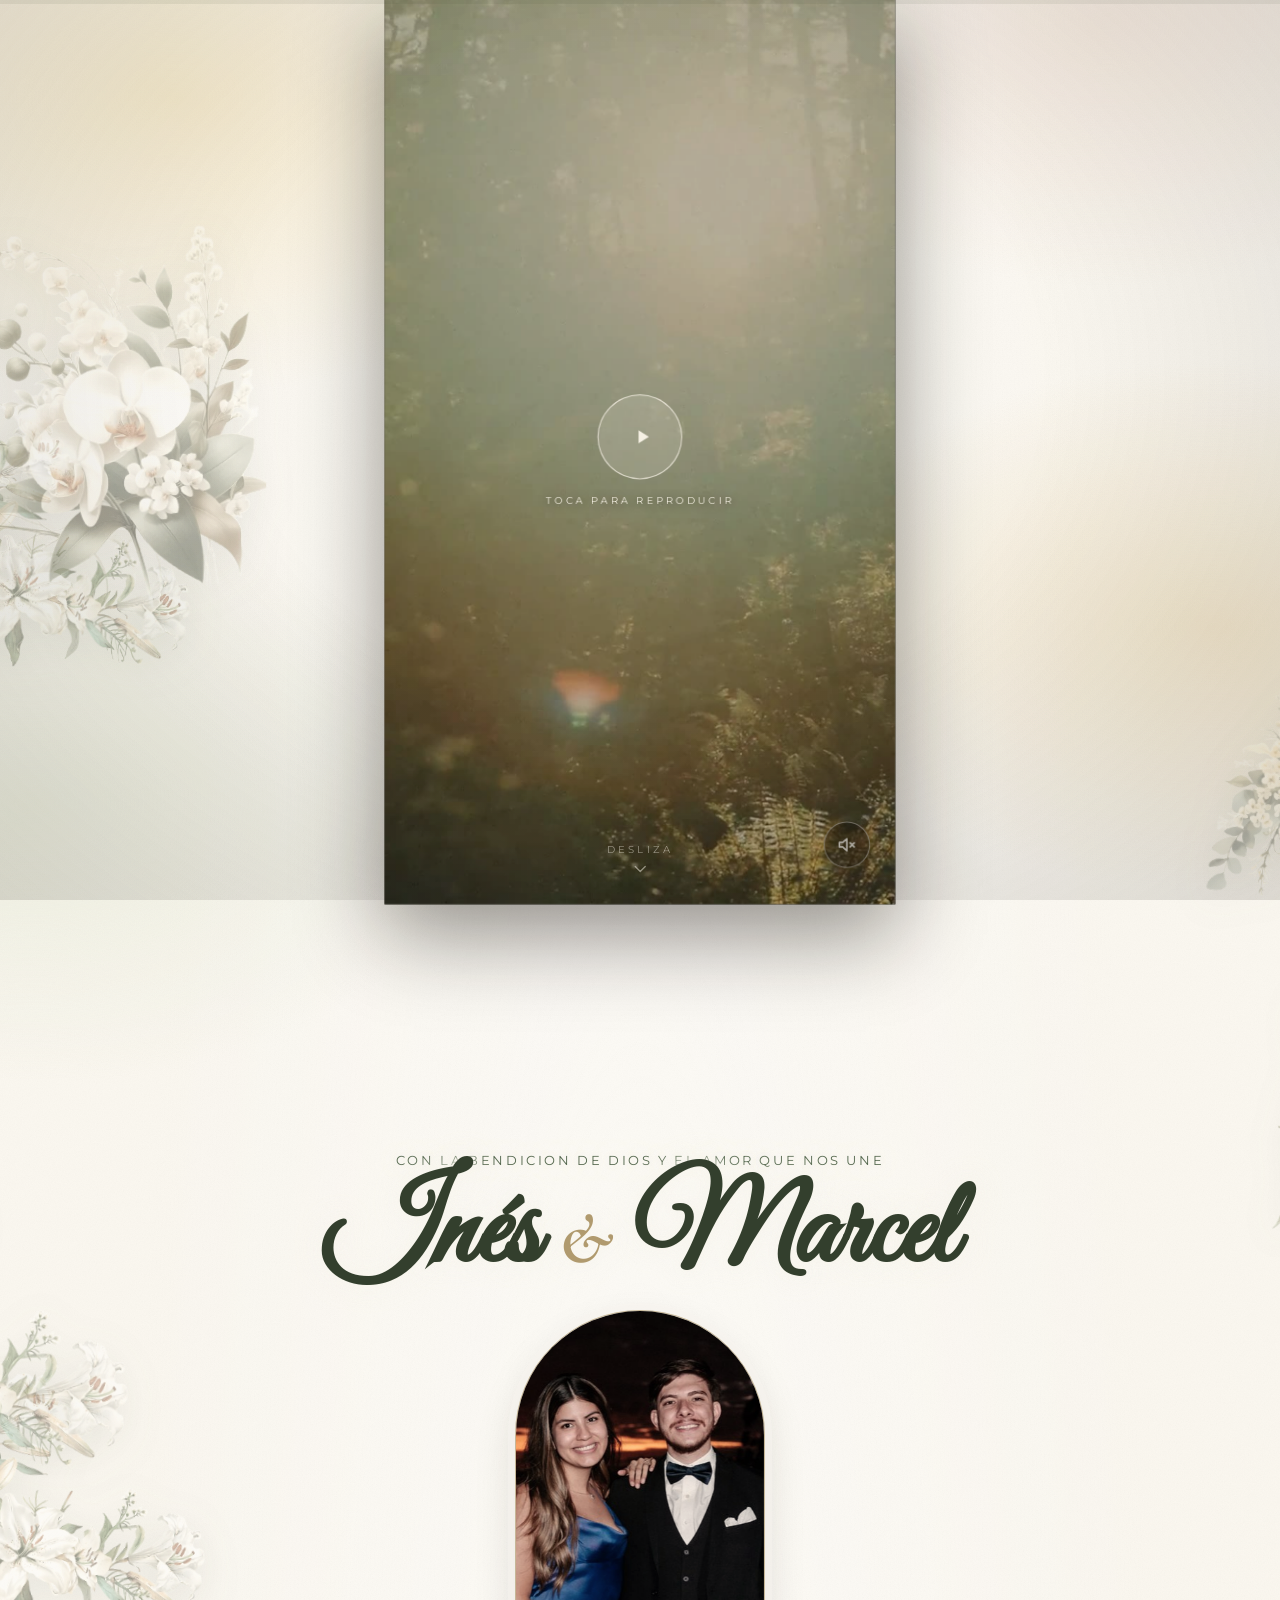
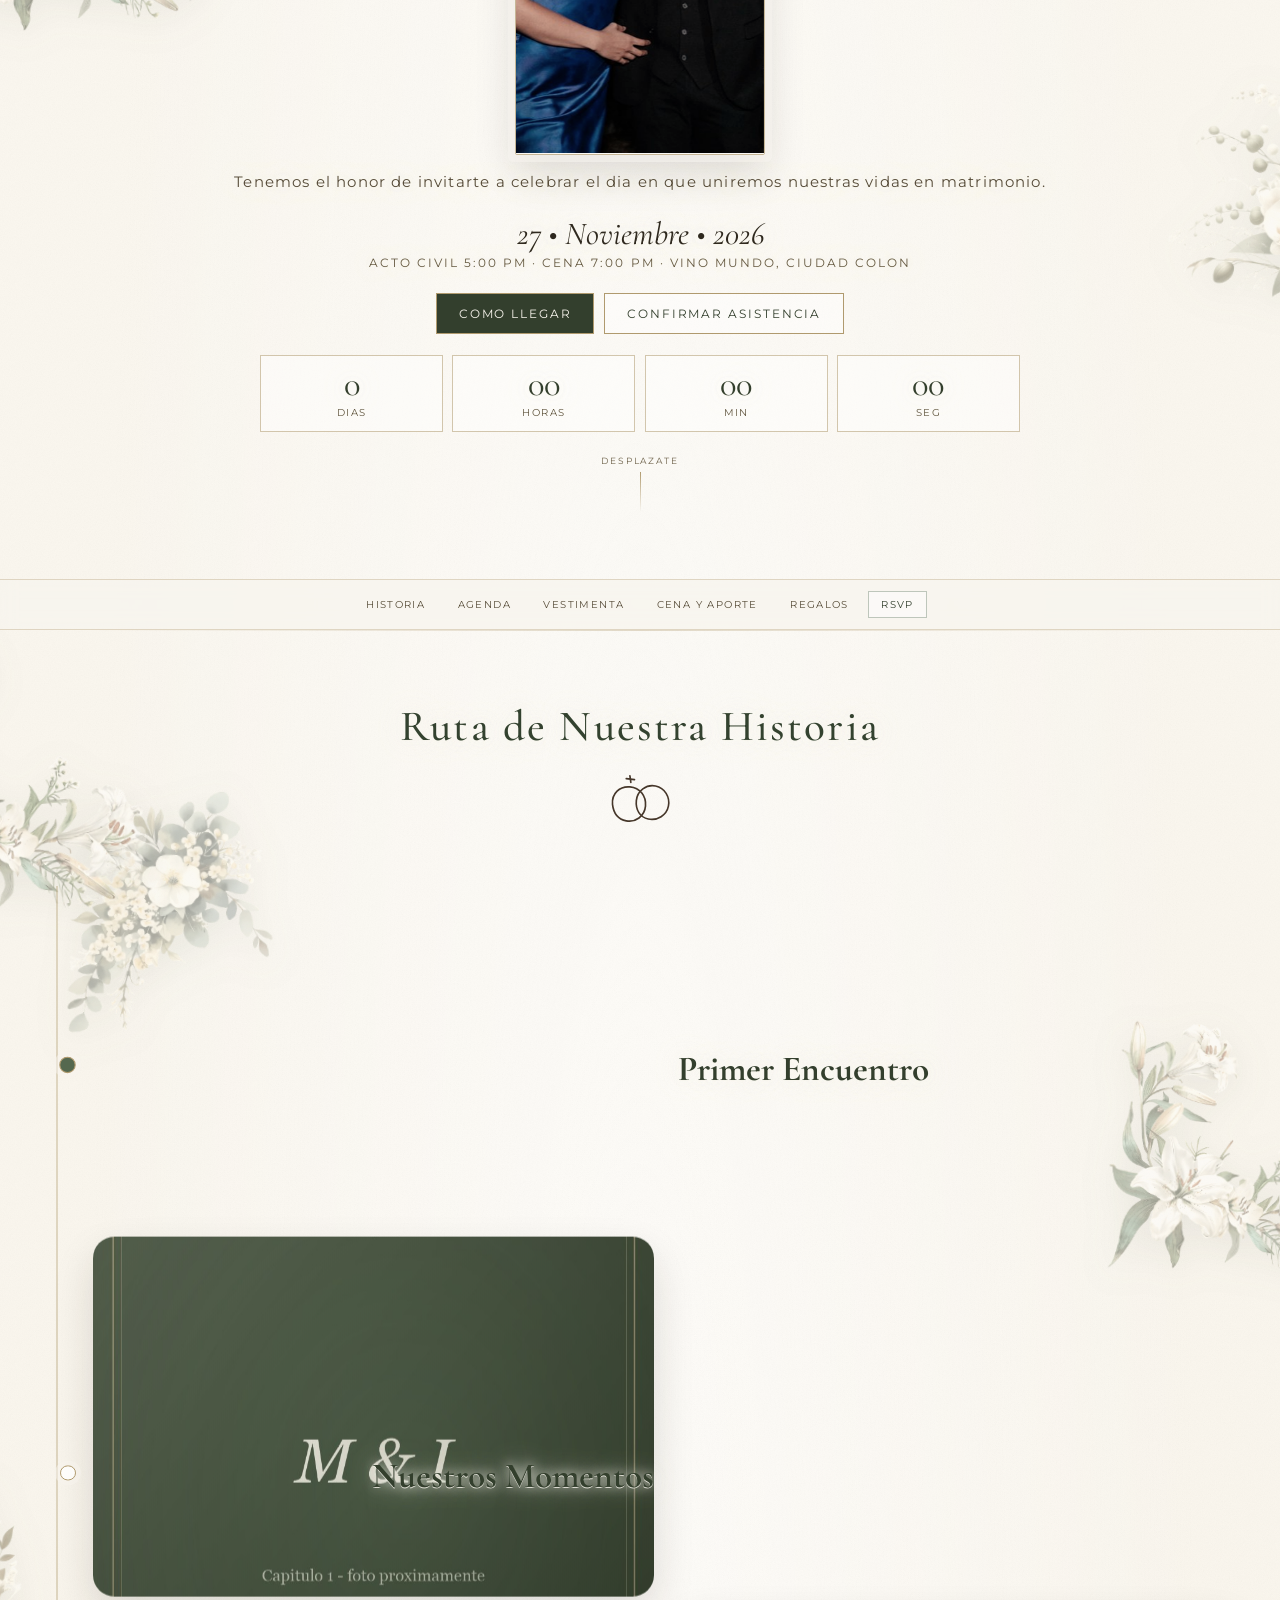
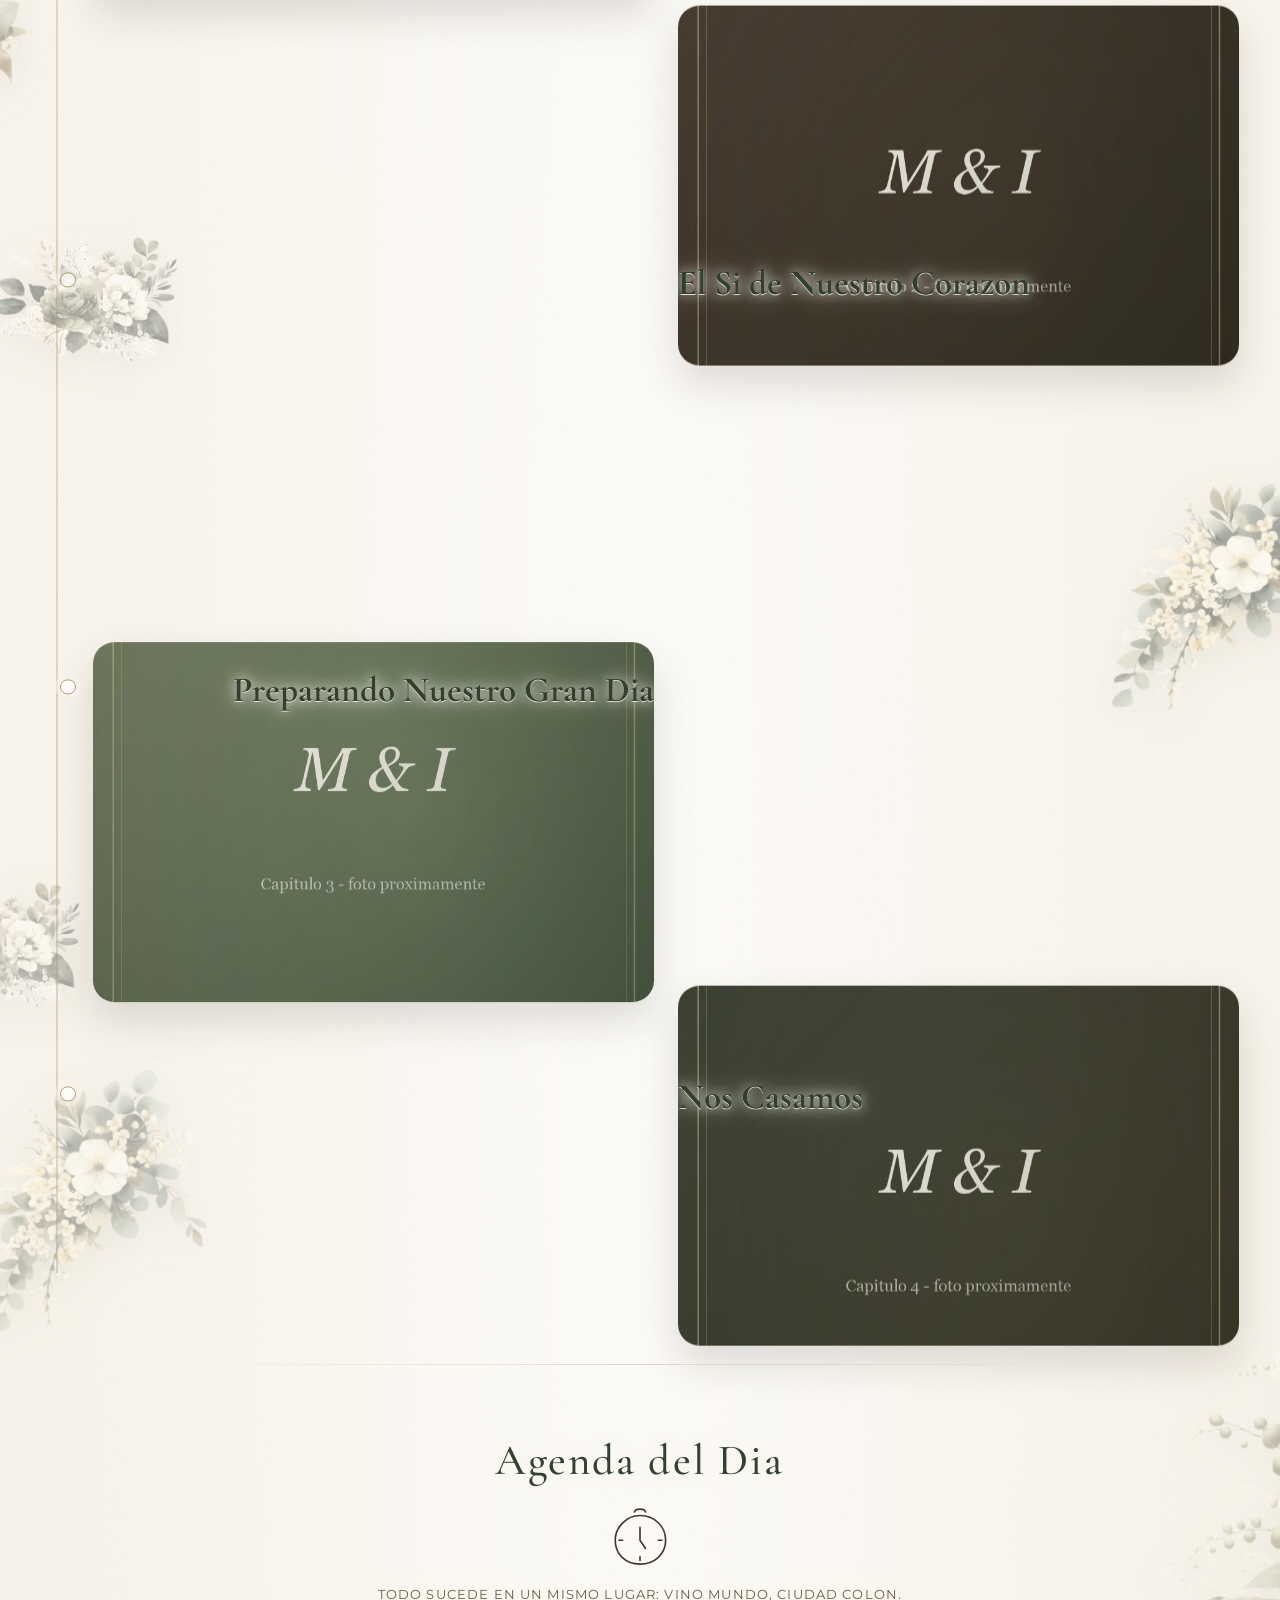
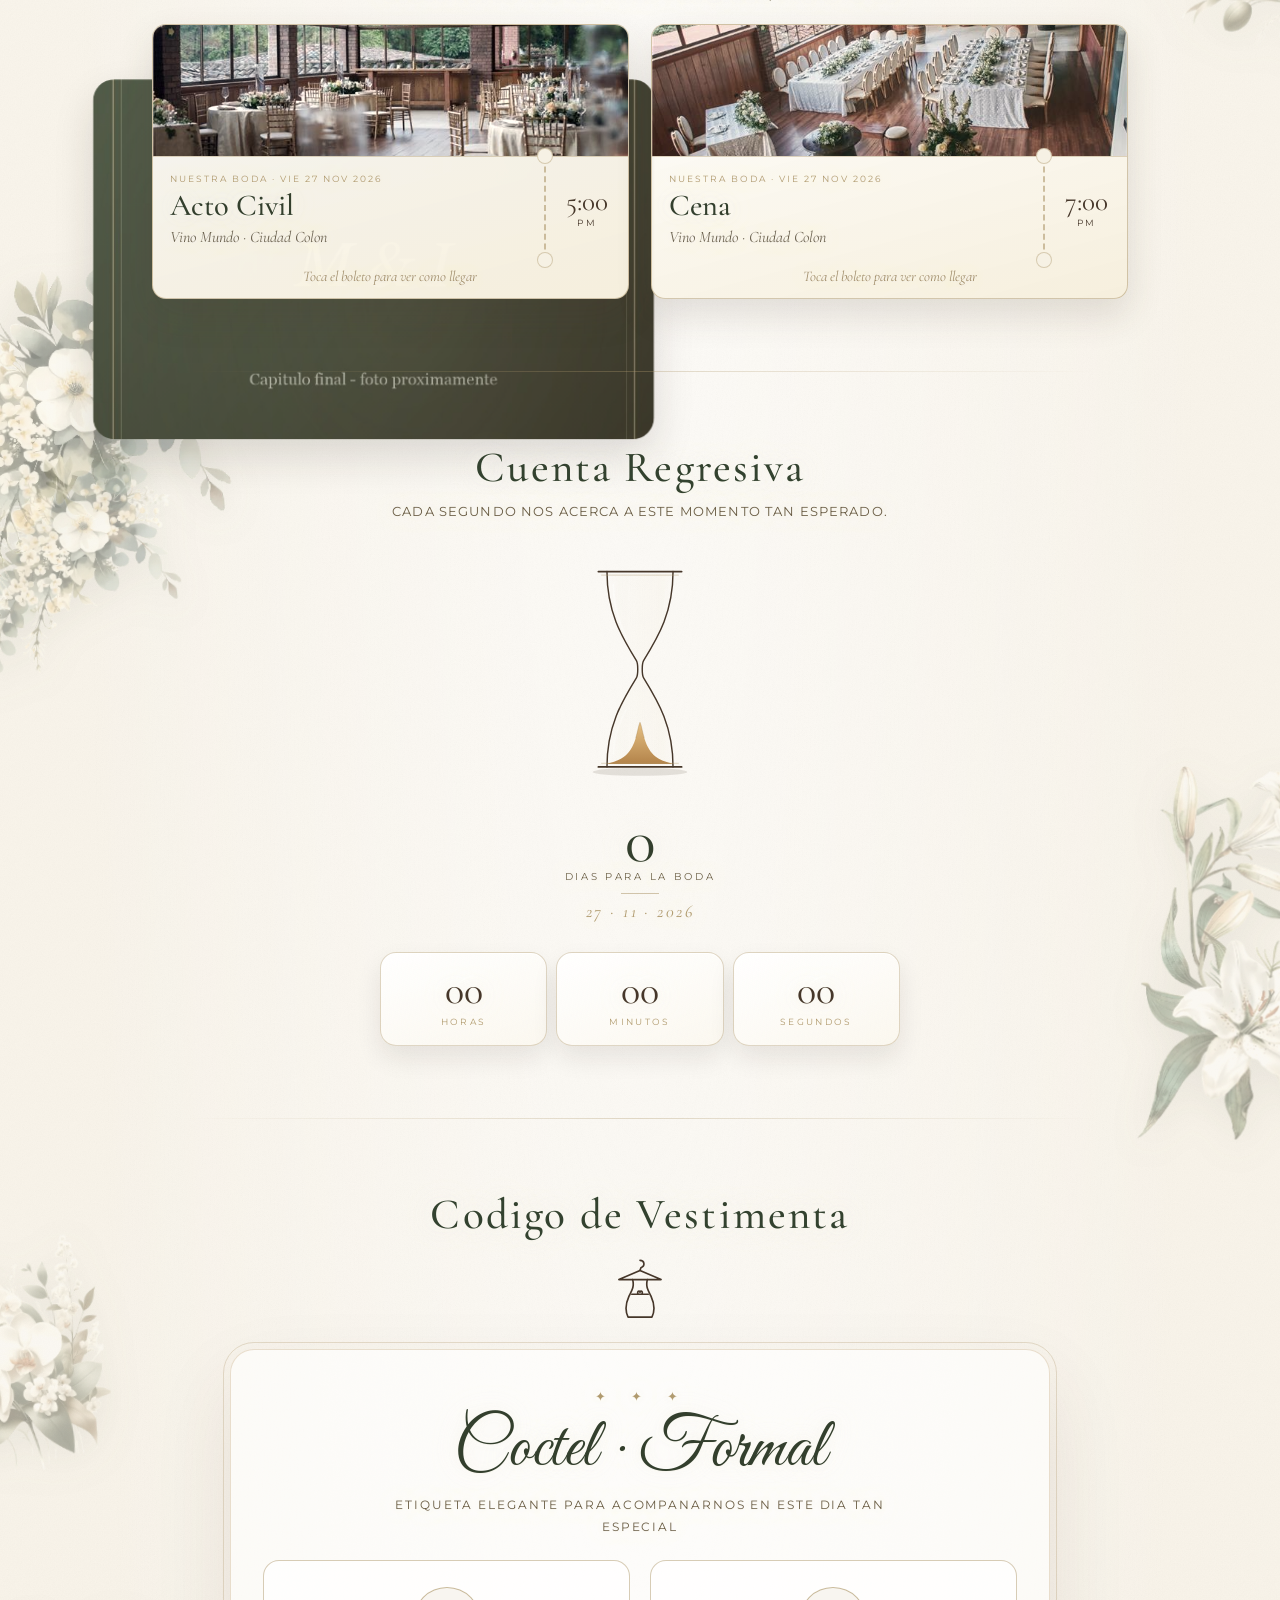
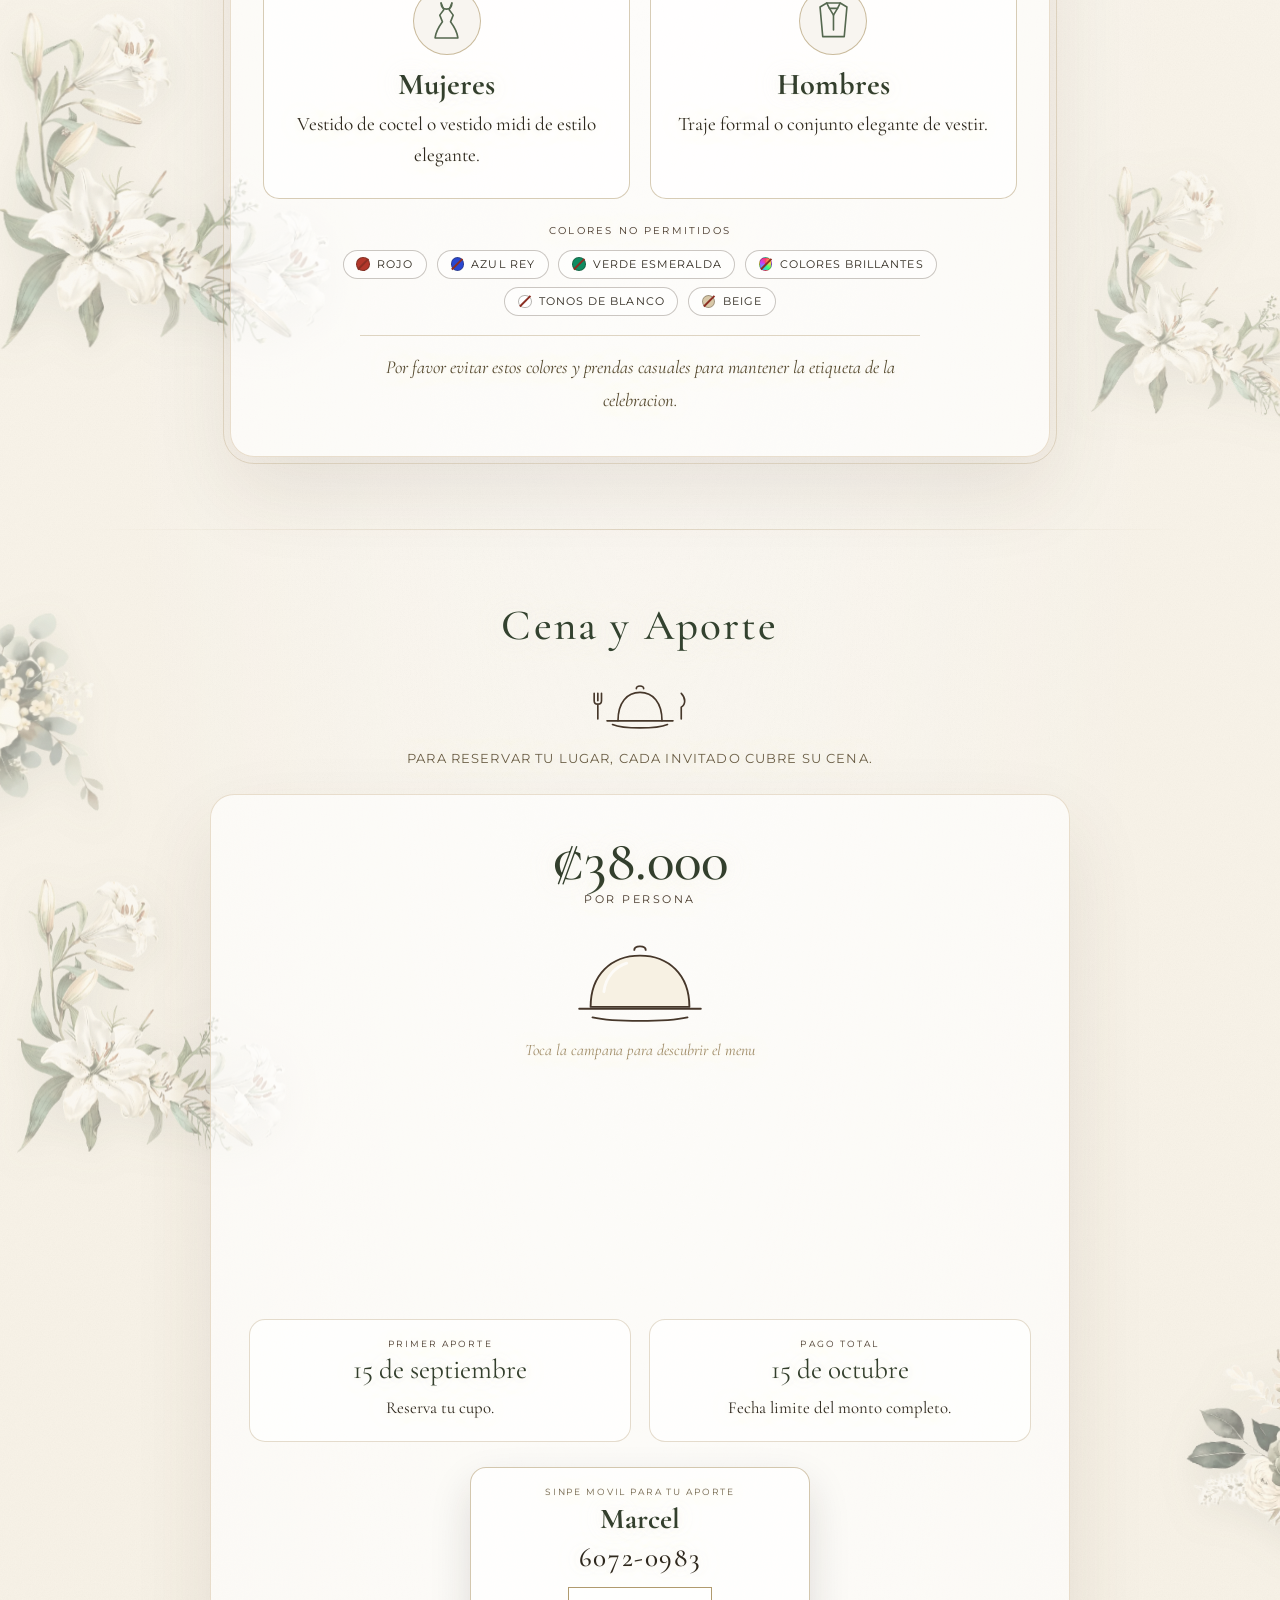
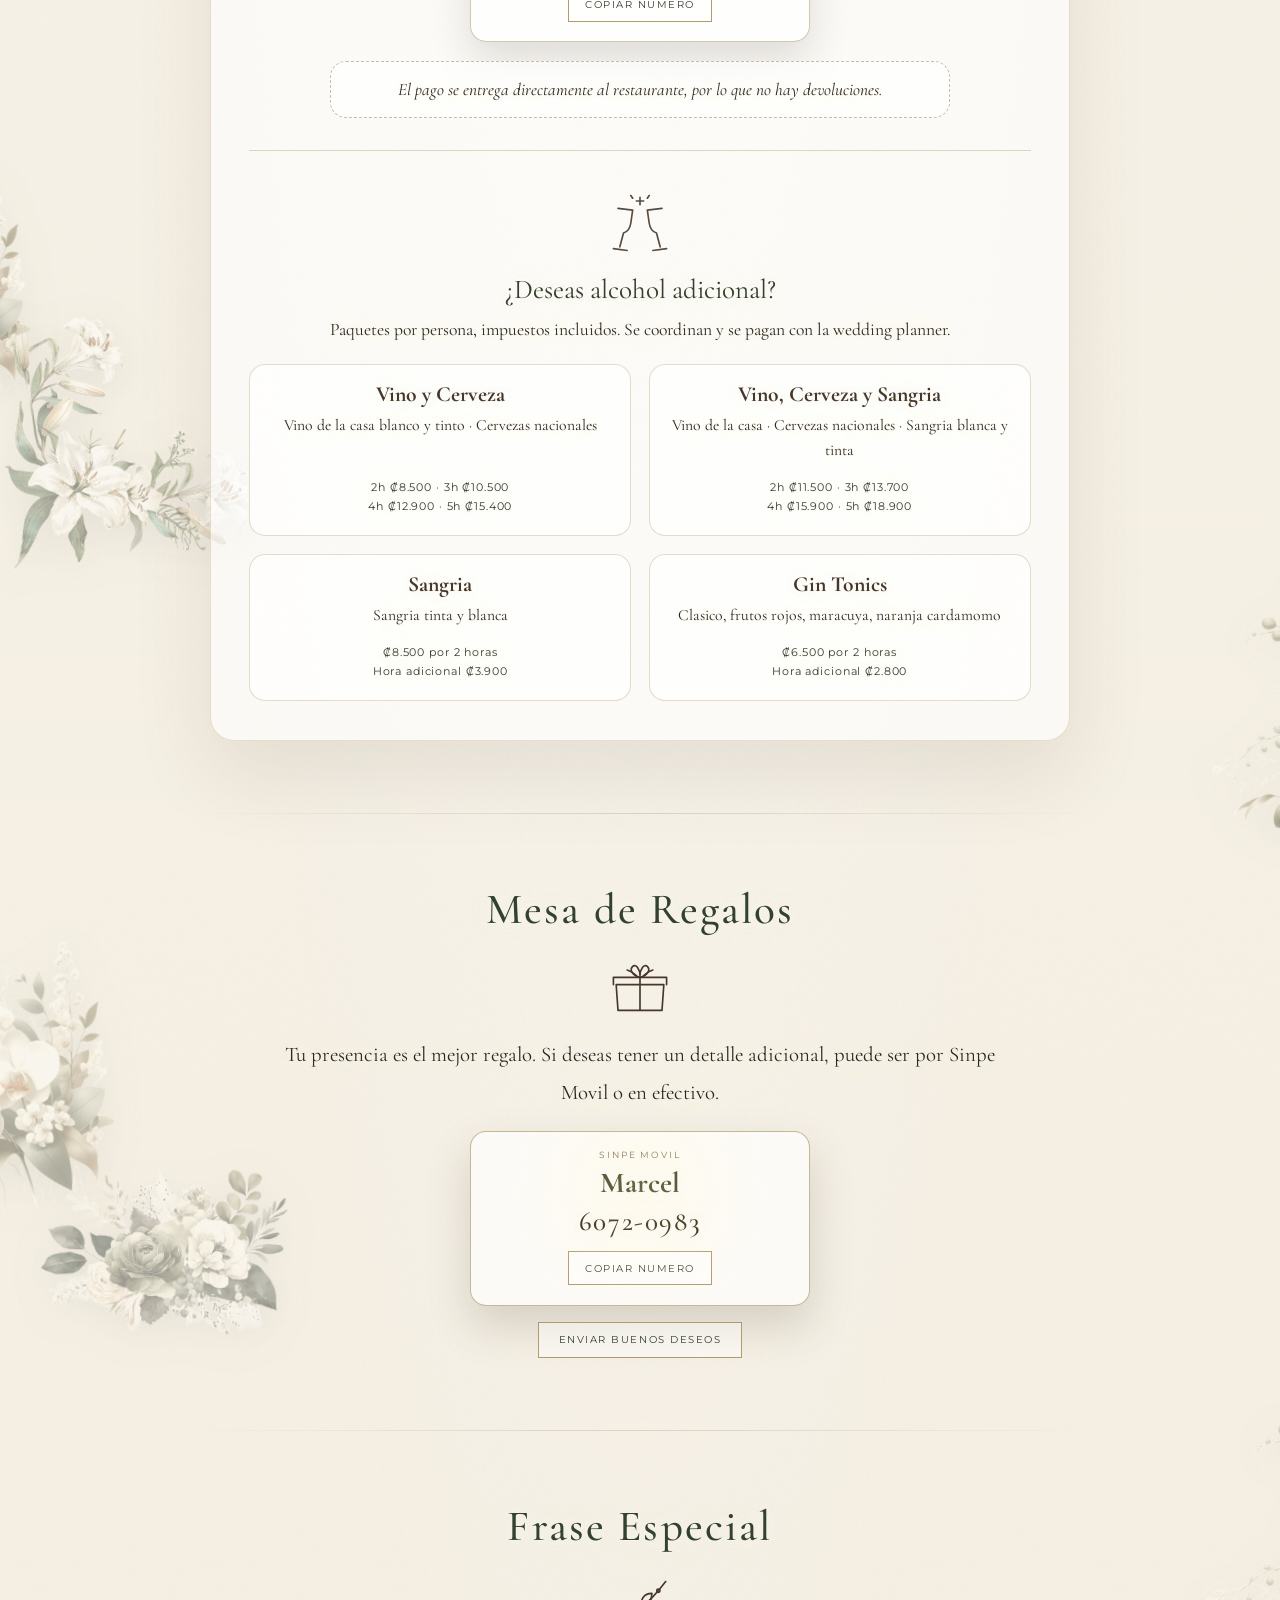
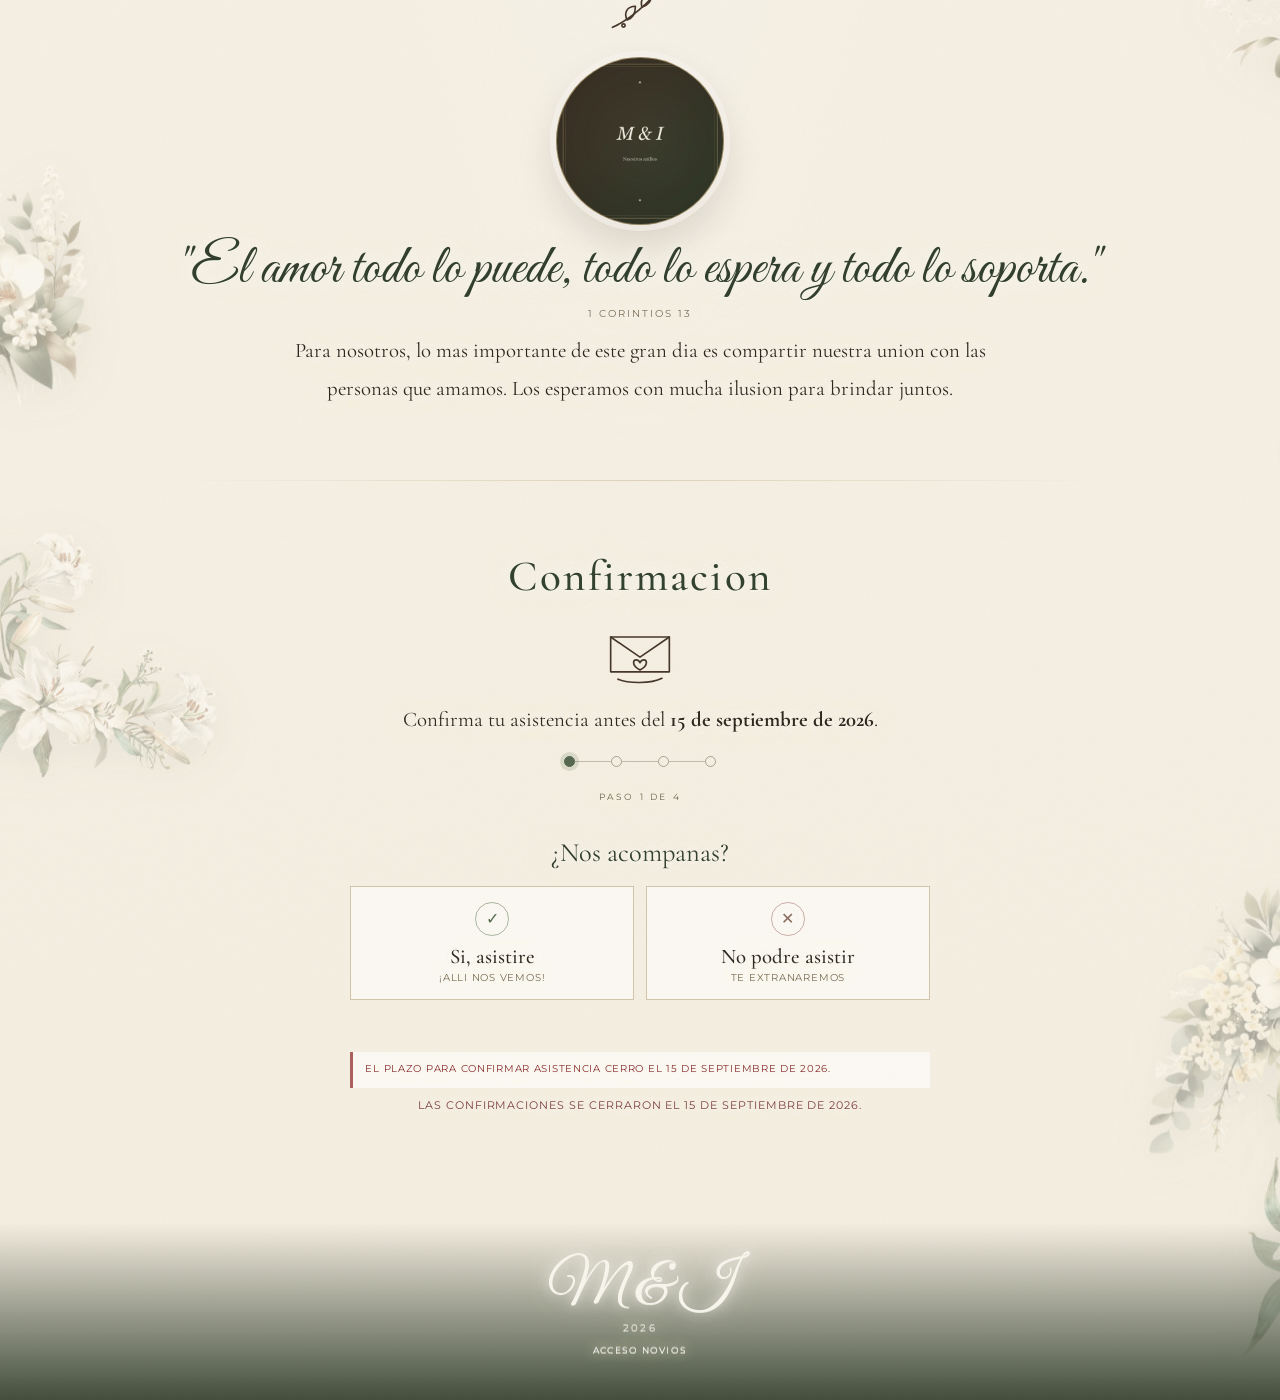
==== commit f02d561d: "El aporte es de 38.000, no 40.000" ====
--- a/invitation.html
+++ b/invitation.html
@@ -18,8 +18,8 @@
   <meta property="og:title" content="Inés & Marcel · ¡Nos casamos! 💍" />
   <meta property="og:description" content="Viernes 27 de noviembre de 2026 · Acto civil 5:00 PM · Cena 7:00 PM · Vino Mundo, Ciudad Colón. Toca para abrir tu invitación y confirmar tu asistencia." />
   <meta property="og:url" content="https://myi.siriusx.net/invitation.html" />
-  <meta property="og:image" content="https://myi.siriusx.net/og-image.jpg?v=20260903q" />
-  <meta property="og:image:secure_url" content="https://myi.siriusx.net/og-image.jpg?v=20260903q" />
+  <meta property="og:image" content="https://myi.siriusx.net/og-image.jpg?v=20260903z" />
+  <meta property="og:image:secure_url" content="https://myi.siriusx.net/og-image.jpg?v=20260903z" />
   <meta property="og:image:type" content="image/jpeg" />
   <meta property="og:image:width" content="1200" />
   <meta property="og:image:height" content="630" />
@@ -28,13 +28,13 @@
   <meta name="twitter:card" content="summary_large_image" />
   <meta name="twitter:title" content="Inés & Marcel · ¡Nos casamos! 💍" />
   <meta name="twitter:description" content="Viernes 27 de noviembre de 2026 · Acto civil 5:00 PM · Cena 7:00 PM. Toca para abrir tu invitación y confirmar tu asistencia." />
-  <meta name="twitter:image" content="https://myi.siriusx.net/og-image.jpg?v=20260903q" />
+  <meta name="twitter:image" content="https://myi.siriusx.net/og-image.jpg?v=20260903z" />
   <link rel="preconnect" href="https://fonts.googleapis.com" />
   <link rel="preconnect" href="https://fonts.gstatic.com" crossorigin />
   <link href="https://fonts.googleapis.com/css2?family=Cormorant+Garamond:ital,wght@0,300;0,400;0,500;1,300;1,400&family=Great+Vibes&family=Montserrat:wght@200;300;400;500&display=swap" rel="stylesheet" />
   <link rel="preload" as="image" href="novios-6.jpg" fetchpriority="high" />
   <link rel="preload" as="image" href="textura-2.webp" />
-  <link rel="stylesheet" href="invite.css?v=20260903q" />
+  <link rel="stylesheet" href="invite.css?v=20260903z" />
 </head>
 <body>
   <div class="progress-track" aria-hidden="true">
@@ -50,13 +50,13 @@
   <!-- ░░ SAVE THE DATE — el trailer vuela y se acopla al arco del hero ░░ -->
   <section class="video-intro" id="video-intro" aria-label="Save the date">
     <video id="ambient-video" class="video-intro__ambient" muted loop playsinline preload="metadata" aria-hidden="true">
-      <source src="savethedate.m4v?v=20260903q" type="video/mp4">
-      <source src="savethedate.mp4?v=20260903q" type="video/mp4">
+      <source src="savethedate.m4v?v=20260903z" type="video/mp4">
+      <source src="savethedate.mp4?v=20260903z" type="video/mp4">
     </video>
     <div class="video-intro__frame" id="video-frame">
-      <video id="intro-video" class="video-intro__video" poster="savethedate-poster.jpg?v=20260903q" autoplay muted playsinline webkit-playsinline preload="auto">
-        <source src="savethedate.m4v?v=20260903q" type="video/mp4">
-        <source src="savethedate.mp4?v=20260903q" type="video/mp4">
+      <video id="intro-video" class="video-intro__video" poster="savethedate-poster.jpg?v=20260903z" autoplay muted playsinline webkit-playsinline preload="auto">
+        <source src="savethedate.m4v?v=20260903z" type="video/mp4">
+        <source src="savethedate.mp4?v=20260903z" type="video/mp4">
       </video>
       <button type="button" class="video-intro__tap" id="video-tap" hidden aria-label="Reproducir el video">
         <span class="video-intro__tap-disc" aria-hidden="true">
@@ -427,7 +427,7 @@
 
       <div class="aporte__panel">
         <div class="aporte__price">
-          <p class="aporte__amount">₡40.000</p>
+          <p class="aporte__amount">₡38.000</p>
           <p class="aporte__per">por persona</p>
         </div>
 
@@ -670,7 +670,7 @@
     <p class="footer__admin"><a href="panel-login.html" target="_top">Acceso novios</a></p>
   </footer>
 
-  <script src="rsvp-api.js?v=20260903q"></script>
-  <script src="invite.js?v=20260903q"></script>
+  <script src="rsvp-api.js?v=20260903z"></script>
+  <script src="invite.js?v=20260903z"></script>
 </body>
 </html>
